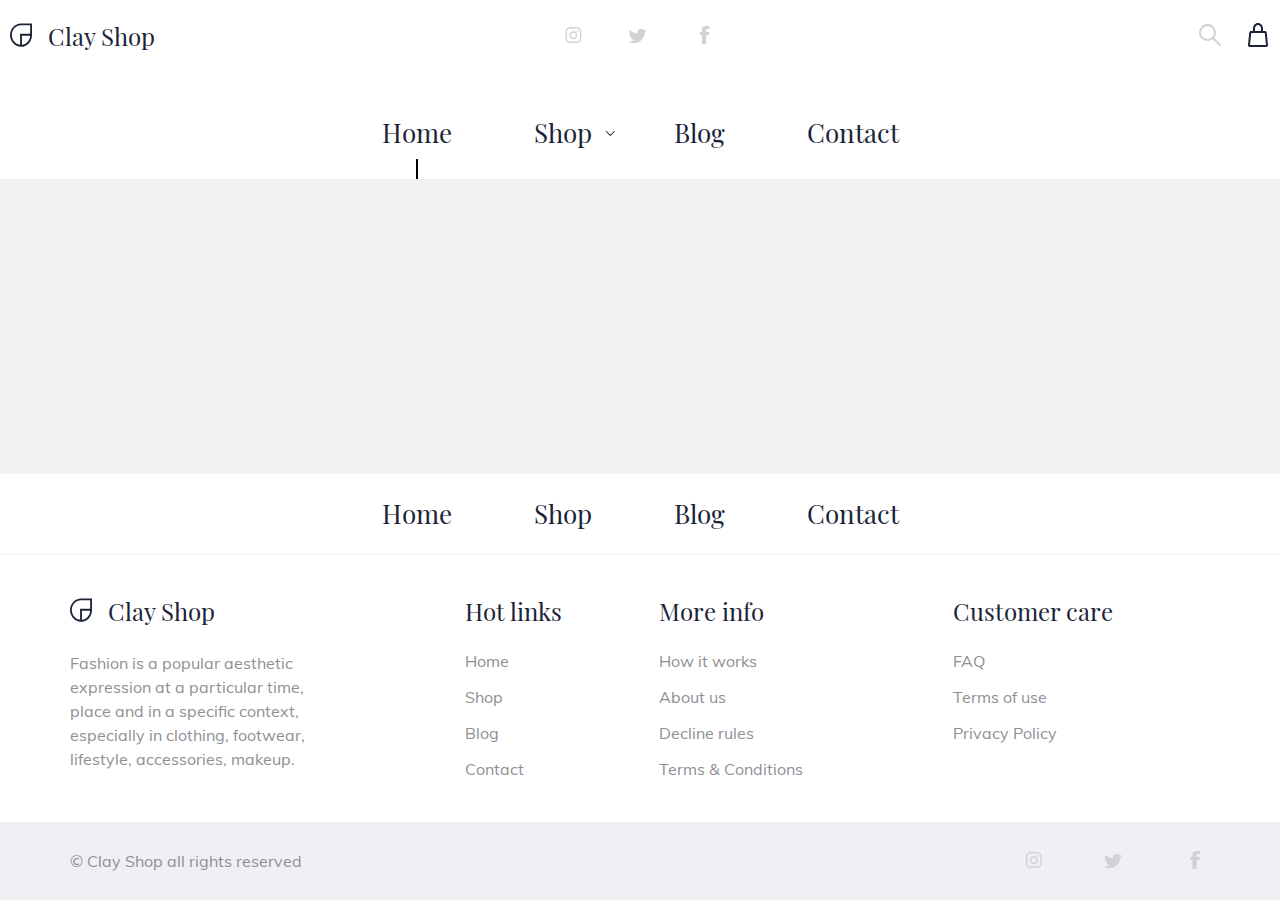
==== shop.html @ 1d838d32 "start" ====
<!DOCTYPE html><html lang="ru"> <head>	<title>Shop</title>	<meta charset="UTF-8">	<meta name="format-detection" content="telephone=no">	<link rel="stylesheet" href="css/style.min.css">	<link rel="shortcut icon" href="favicon.ico">	<!-- <meta name="robots" content="noindex, nofollow"> -->	<!-- <meta name="viewport" content="width=device-width, initial-scale=1.0, maximum-scale=1.0, user-scalable=0"> -->	<meta name="viewport" content="width=device-width, initial-scale=1.0"></head><body>    <div class="wrapper">        <header class="header">	<div class="header__content">		<div class="header__top">			<a href="./index.html" class="header__logo">				<span class="header__logo-icon">					<svg width="22" height="24" viewBox="0 0 22 24" fill="none" xmlns="http://www.w3.org/2000/svg">						<path class="header__logo-svg" fill-rule="evenodd" clip-rule="evenodd"							d="M11.9167 21.754C16.3711 21.284 19.8875 17.4261 20.1508 12.6397H11.9167V21.754ZM21.9868 12.6397H22V12.0625V0.375L11 0.375001C4.92486 0.375002 -5.31105e-07 5.60767 0 12.0625C5.31105e-07 18.5173 4.92486 23.75 11 23.75C16.893 23.75 21.7036 18.8263 21.9868 12.6397ZM11 2.32292C5.93739 2.32292 1.83333 6.68347 1.83333 12.0625C1.83333 17.1128 5.45112 21.2653 10.0833 21.754V10.6918H20.1667V2.32292H11Z"							fill="#1B2437" />					</svg>				</span>				<span class="header__logo-text">Clay Shop</span>			</a>			<ul class="header__social-list social__list social__list_one">				<li>					<a href="https://www.instagram.com/" class="social__item">						<svg width="25" height="24" viewBox="0 0 25 24" fill="none" xmlns="http://www.w3.org/2000/svg">							<path class="social__svg" fill-rule="evenodd" clip-rule="evenodd"								d="M20.8576 8.70406C20.82 7.85391 20.6825 7.26945 20.4856 6.763C20.2824 6.22542 19.9697 5.74412 19.5601 5.34402C19.16 4.93769 18.6754 4.62195 18.144 4.42196C17.6344 4.22502 17.0529 4.08754 16.2027 4.05006C15.346 4.0094 15.074 4 12.9013 4C10.7286 4 10.4566 4.0094 9.60315 4.04688C8.75284 4.08437 8.16827 4.22197 7.66184 4.41878C7.12403 4.62195 6.64265 4.93451 6.24247 5.34402C5.83606 5.74412 5.52038 6.22859 5.32023 6.75994C5.12326 7.26945 4.98575 7.85074 4.94826 8.70088C4.9076 9.55738 4.89819 9.82928 4.89819 12.0016C4.89819 14.1739 4.9076 14.4458 4.94509 15.2991C4.98258 16.1493 5.1202 16.7338 5.31718 17.2402C5.52038 17.7778 5.83606 18.259 6.24247 18.6591C6.64265 19.0655 7.12721 19.3812 7.65867 19.5812C8.16827 19.7782 8.74967 19.9156 9.6001 19.9531C10.4535 19.9907 10.7255 20 12.8983 20C15.071 20 15.3429 19.9907 16.1964 19.9531C17.0468 19.9156 17.6313 19.7782 18.1377 19.5812C19.2132 19.1655 20.0636 18.3154 20.4793 17.2402C20.6762 16.7306 20.8138 16.1493 20.8513 15.2991C20.8888 14.4458 20.8982 14.1739 20.8982 12.0016C20.8982 9.82928 20.895 9.55738 20.8576 8.70406ZM19.4164 15.2366C19.382 16.018 19.2507 16.44 19.1413 16.7213C18.8724 17.4183 18.3191 17.9715 17.6219 18.2404C17.3405 18.3498 16.9155 18.481 16.1369 18.5154C15.2928 18.553 15.0397 18.5622 12.9045 18.5622C10.7692 18.5622 10.5129 18.553 9.67191 18.5154C8.89035 18.481 8.46831 18.3498 8.18695 18.2404C7.84001 18.1122 7.52422 17.909 7.26789 17.6434C7.00216 17.3839 6.79896 17.0713 6.67074 16.7245C6.56131 16.4431 6.43004 16.018 6.39572 15.2398C6.35811 14.3958 6.34883 14.1426 6.34883 12.0078C6.34883 9.87299 6.35811 9.61671 6.39572 8.77597C6.43004 7.99457 6.56131 7.57261 6.67074 7.2913C6.79896 6.94431 7.00216 6.6287 7.27107 6.3723C7.53044 6.10662 7.84307 5.90346 8.19012 5.77538C8.47148 5.66598 8.8967 5.53473 9.67507 5.5003C10.5192 5.46282 10.7724 5.45342 12.9076 5.45342C15.046 5.45342 15.2991 5.46282 16.1401 5.5003C16.9216 5.53473 17.3437 5.66598 17.6251 5.77538C17.972 5.90346 18.2878 6.10662 18.5441 6.3723C18.8099 6.63174 19.0131 6.94431 19.1413 7.2913C19.2507 7.57261 19.382 7.99762 19.4164 8.77597C19.4539 9.61989 19.4633 9.87299 19.4633 12.0078C19.4633 14.1426 19.4539 14.3927 19.4164 15.2366ZM12.8447 8.27744C10.666 8.27744 8.89819 10.0451 8.89819 12.224C8.89819 14.4029 10.666 16.1705 12.8447 16.1705C15.0236 16.1705 16.7912 14.4029 16.7912 12.224C16.7912 10.0451 15.0236 8.27744 12.8447 8.27744ZM12.8447 14.784C11.4312 14.784 10.2847 13.6376 10.2847 12.224C10.2847 10.8104 11.4312 9.66396 12.8447 9.66396C14.2584 9.66396 15.4048 10.8104 15.4048 12.224C15.4048 13.6376 14.2584 14.784 12.8447 14.784ZM16.9473 9.04267C17.4562 9.04267 17.8688 8.63013 17.8688 8.12134C17.8688 7.61242 17.4562 7.2 16.9473 7.2C16.4385 7.2 16.026 7.61242 16.026 8.12134C16.026 8.63013 16.4385 9.04267 16.9473 9.04267Z"								fill="#D1D1D6" />						</svg>					</a>				</li>				<li>					<a href="https://twitter.com/" class="social__item">						<svg width="24" height="24" viewBox="0 0 24 24" fill="none" xmlns="http://www.w3.org/2000/svg">							<path class="social__svg"								d="M21 7.65738C20.3306 7.93846 19.6174 8.12476 18.8737 8.21522C19.6387 7.77799 20.2226 7.09092 20.4971 6.26277C19.7839 6.66984 18.9964 6.95738 18.1571 7.11784C17.4799 6.42754 16.5146 6 15.4616 6C13.4186 6 11.7739 7.58738 11.7739 9.53338C11.7739 9.81338 11.7986 10.0826 11.8594 10.3389C8.7915 10.1957 6.07688 8.78815 4.25325 6.644C3.93487 7.17276 3.74812 7.77799 3.74812 8.42953C3.74812 9.65291 4.40625 10.7374 5.38725 11.3652C4.79437 11.3544 4.21275 11.1897 3.72 10.9301C3.72 10.9409 3.72 10.9549 3.72 10.9689C3.72 12.6855 4.99912 14.1114 6.6765 14.4398C6.37613 14.5184 6.04875 14.5561 5.709 14.5561C5.47275 14.5561 5.23425 14.5432 5.01037 14.4958C5.4885 15.8948 6.84526 16.9232 8.4585 16.9566C7.203 17.8968 5.60887 18.4632 3.88312 18.4632C3.5805 18.4632 3.29025 18.4503 3 18.4148C4.63462 19.4238 6.57188 20 8.661 20C15.4515 20 19.164 14.6154 19.164 9.94799C19.164 9.79184 19.1584 9.64107 19.1505 9.49138C19.8829 8.99384 20.4982 8.37245 21 7.65738Z"								fill="#D1D1D6" />						</svg>					</a>				</li>				<li>					<a href="https://www.facebook.com/" class="social__item">						<svg width="30" height="24" viewBox="0 0 30 24" fill="none" xmlns="http://www.w3.org/2000/svg">							<path class="social__svg" fill-rule="evenodd" clip-rule="evenodd"								d="M16.683 21V11.999H19.5189L19.8947 8.89714H16.683L16.6878 7.34465C16.6878 6.53565 16.7755 6.10217 18.1017 6.10217H19.8746V3H17.0383C13.6315 3 12.4323 4.50471 12.4323 7.03517V8.89749H10.3087V11.9993H12.4323V21H16.683Z"								fill="#D1D1D6" />						</svg>					</a>				</li>			</ul>			<div class="header__search-basket">				<a href="" class="header__search">					<svg width="24" height="24" viewBox="0 0 24 24" fill="none" xmlns="http://www.w3.org/2000/svg">						<circle class="social__svg" cx="9.5" cy="9.5" r="7.5" stroke="#D1D1D6" stroke-width="2" />						<path class="social__svg" d="M15 15L22 22" stroke="#D1D1D6" stroke-width="2"							stroke-linecap="round" />					</svg>				</a>				<a href="" class="header__basket">					<svg class="header__basket-svg" width="24" height="24" viewBox="0 0 24 24" fill="none"						xmlns="http://www.w3.org/2000/svg">						<path fill-rule="evenodd" clip-rule="evenodd"							d="M16.9959 5.2216C16.889 2.33823 14.7166 0 12 0C9.21371 0 7 2.45968 7 5.44444V8H5.11324C4.15956 8 3.36171 8.69484 3.26943 9.60575L2.00869 22.0502C2.0029 22.1074 2 22.1648 2 22.2222C2 23.2041 2.82939 24 3.8525 24H20.1474C20.2072 24 20.267 23.9972 20.3266 23.9917C21.3449 23.8966 22.0902 23.0274 21.9912 22.0502L20.7304 9.60575C20.6382 8.69484 19.8403 8 18.8866 8H17V5.44444L16.9959 5.2216ZM15 8V5.44444C15 3.52001 13.632 2 12 2C10.4243 2 9.09466 3.41699 9.00483 5.24685L9 5.44444V8H15ZM20 22L18.7621 10H5.23792L4 22H20Z"							fill="#1B2437" />					</svg>				</a>				<div class="menu__icon icon-menu">					<span></span>					<span></span>					<span></span>				</div>			</div>		</div>		<div class="header__bottom">			<div class="header__menu menu">				<nav class="menu__body">					<ul class="menu__list">						<li><a href="" class="menu__link menu__link_a">Home</a></li>						<li class="spollers  header__spoller spoller">							<div class="menu__link spoller__title">Shop</div>							<ul class="spoller__list">								<li><a href="" class="menu__link spoller__link">List item one</a></li>								<li><a href="" class="menu__link spoller__link">List item two</a></li>								<li><a href="" class="menu__link spoller__link">List item one</a></li>								<li><a href="" class="menu__link spoller__link">List item two</a></li>								<li><a href="" class="menu__link spoller__link">List item one</a></li>								<li><a href="" class="menu__link spoller__link">List item two</a></li>							</ul>						</li>						<li><a href="" class="menu__link">Blog</a></li>						<li><a href="" class="menu__link">Contact</a></li>						<li class="social__wrap_two">							<ul class="header__social-list social__list social__list_two">								<li>									<a href="https://www.instagram.com/" class="social__item">										<svg width="25" height="24" viewBox="0 0 25 24" fill="none"											xmlns="http://www.w3.org/2000/svg">											<path class="social__svg" fill-rule="evenodd" clip-rule="evenodd"												d="M20.8576 8.70406C20.82 7.85391 20.6825 7.26945 20.4856 6.763C20.2824 6.22542 19.9697 5.74412 19.5601 5.34402C19.16 4.93769 18.6754 4.62195 18.144 4.42196C17.6344 4.22502 17.0529 4.08754 16.2027 4.05006C15.346 4.0094 15.074 4 12.9013 4C10.7286 4 10.4566 4.0094 9.60315 4.04688C8.75284 4.08437 8.16827 4.22197 7.66184 4.41878C7.12403 4.62195 6.64265 4.93451 6.24247 5.34402C5.83606 5.74412 5.52038 6.22859 5.32023 6.75994C5.12326 7.26945 4.98575 7.85074 4.94826 8.70088C4.9076 9.55738 4.89819 9.82928 4.89819 12.0016C4.89819 14.1739 4.9076 14.4458 4.94509 15.2991C4.98258 16.1493 5.1202 16.7338 5.31718 17.2402C5.52038 17.7778 5.83606 18.259 6.24247 18.6591C6.64265 19.0655 7.12721 19.3812 7.65867 19.5812C8.16827 19.7782 8.74967 19.9156 9.6001 19.9531C10.4535 19.9907 10.7255 20 12.8983 20C15.071 20 15.3429 19.9907 16.1964 19.9531C17.0468 19.9156 17.6313 19.7782 18.1377 19.5812C19.2132 19.1655 20.0636 18.3154 20.4793 17.2402C20.6762 16.7306 20.8138 16.1493 20.8513 15.2991C20.8888 14.4458 20.8982 14.1739 20.8982 12.0016C20.8982 9.82928 20.895 9.55738 20.8576 8.70406ZM19.4164 15.2366C19.382 16.018 19.2507 16.44 19.1413 16.7213C18.8724 17.4183 18.3191 17.9715 17.6219 18.2404C17.3405 18.3498 16.9155 18.481 16.1369 18.5154C15.2928 18.553 15.0397 18.5622 12.9045 18.5622C10.7692 18.5622 10.5129 18.553 9.67191 18.5154C8.89035 18.481 8.46831 18.3498 8.18695 18.2404C7.84001 18.1122 7.52422 17.909 7.26789 17.6434C7.00216 17.3839 6.79896 17.0713 6.67074 16.7245C6.56131 16.4431 6.43004 16.018 6.39572 15.2398C6.35811 14.3958 6.34883 14.1426 6.34883 12.0078C6.34883 9.87299 6.35811 9.61671 6.39572 8.77597C6.43004 7.99457 6.56131 7.57261 6.67074 7.2913C6.79896 6.94431 7.00216 6.6287 7.27107 6.3723C7.53044 6.10662 7.84307 5.90346 8.19012 5.77538C8.47148 5.66598 8.8967 5.53473 9.67507 5.5003C10.5192 5.46282 10.7724 5.45342 12.9076 5.45342C15.046 5.45342 15.2991 5.46282 16.1401 5.5003C16.9216 5.53473 17.3437 5.66598 17.6251 5.77538C17.972 5.90346 18.2878 6.10662 18.5441 6.3723C18.8099 6.63174 19.0131 6.94431 19.1413 7.2913C19.2507 7.57261 19.382 7.99762 19.4164 8.77597C19.4539 9.61989 19.4633 9.87299 19.4633 12.0078C19.4633 14.1426 19.4539 14.3927 19.4164 15.2366ZM12.8447 8.27744C10.666 8.27744 8.89819 10.0451 8.89819 12.224C8.89819 14.4029 10.666 16.1705 12.8447 16.1705C15.0236 16.1705 16.7912 14.4029 16.7912 12.224C16.7912 10.0451 15.0236 8.27744 12.8447 8.27744ZM12.8447 14.784C11.4312 14.784 10.2847 13.6376 10.2847 12.224C10.2847 10.8104 11.4312 9.66396 12.8447 9.66396C14.2584 9.66396 15.4048 10.8104 15.4048 12.224C15.4048 13.6376 14.2584 14.784 12.8447 14.784ZM16.9473 9.04267C17.4562 9.04267 17.8688 8.63013 17.8688 8.12134C17.8688 7.61242 17.4562 7.2 16.9473 7.2C16.4385 7.2 16.026 7.61242 16.026 8.12134C16.026 8.63013 16.4385 9.04267 16.9473 9.04267Z"												fill="#D1D1D6" />										</svg>									</a>								</li>								<li>									<a href="https://twitter.com/" class="social__item">										<svg width="24" height="24" viewBox="0 0 24 24" fill="none"											xmlns="http://www.w3.org/2000/svg">											<path class="social__svg"												d="M21 7.65738C20.3306 7.93846 19.6174 8.12476 18.8737 8.21522C19.6387 7.77799 20.2226 7.09092 20.4971 6.26277C19.7839 6.66984 18.9964 6.95738 18.1571 7.11784C17.4799 6.42754 16.5146 6 15.4616 6C13.4186 6 11.7739 7.58738 11.7739 9.53338C11.7739 9.81338 11.7986 10.0826 11.8594 10.3389C8.7915 10.1957 6.07688 8.78815 4.25325 6.644C3.93487 7.17276 3.74812 7.77799 3.74812 8.42953C3.74812 9.65291 4.40625 10.7374 5.38725 11.3652C4.79437 11.3544 4.21275 11.1897 3.72 10.9301C3.72 10.9409 3.72 10.9549 3.72 10.9689C3.72 12.6855 4.99912 14.1114 6.6765 14.4398C6.37613 14.5184 6.04875 14.5561 5.709 14.5561C5.47275 14.5561 5.23425 14.5432 5.01037 14.4958C5.4885 15.8948 6.84526 16.9232 8.4585 16.9566C7.203 17.8968 5.60887 18.4632 3.88312 18.4632C3.5805 18.4632 3.29025 18.4503 3 18.4148C4.63462 19.4238 6.57188 20 8.661 20C15.4515 20 19.164 14.6154 19.164 9.94799C19.164 9.79184 19.1584 9.64107 19.1505 9.49138C19.8829 8.99384 20.4982 8.37245 21 7.65738Z"												fill="#D1D1D6" />										</svg>									</a>								</li>								<li>									<a href="https://www.facebook.com/" class="social__item">										<svg width="30" height="24" viewBox="0 0 30 24" fill="none"											xmlns="http://www.w3.org/2000/svg">											<path class="social__svg" fill-rule="evenodd" clip-rule="evenodd"												d="M16.683 21V11.999H19.5189L19.8947 8.89714H16.683L16.6878 7.34465C16.6878 6.53565 16.7755 6.10217 18.1017 6.10217H19.8746V3H17.0383C13.6315 3 12.4323 4.50471 12.4323 7.03517V8.89749H10.3087V11.9993H12.4323V21H16.683Z"												fill="#D1D1D6" />										</svg>									</a>								</li>							</ul>						</li>					</ul>				</nav>			</div>		</div>	</div></header>        <main class="page"></main>        <footer class="footer">	<div class="footer__content">		<div class="footer__top">			<nav class="menu__body">				<ul class="menu__list">					<li><a href="./index.html" class="menu__link">Home</a></li>					<li><a href="" class="menu__link">Shop</a></li>					<li><a href="" class="menu__link">Blog</a></li>					<li><a href="" class="menu__link">Contact</a></li>				</ul>			</nav>		</div>		<div class="footer__middle middle">			<div class="_container">				<div class="middle__row">					<div class="middle__item-about">						<a href="./index.html" class="header__logo">							<span class="header__logo-icon">								<svg width="22" height="24" viewBox="0 0 22 24" fill="none"									xmlns="http://www.w3.org/2000/svg">									<path class="header__logo-svg" fill-rule="evenodd" clip-rule="evenodd"										d="M11.9167 21.754C16.3711 21.284 19.8875 17.4261 20.1508 12.6397H11.9167V21.754ZM21.9868 12.6397H22V12.0625V0.375L11 0.375001C4.92486 0.375002 -5.31105e-07 5.60767 0 12.0625C5.31105e-07 18.5173 4.92486 23.75 11 23.75C16.893 23.75 21.7036 18.8263 21.9868 12.6397ZM11 2.32292C5.93739 2.32292 1.83333 6.68347 1.83333 12.0625C1.83333 17.1128 5.45112 21.2653 10.0833 21.754V10.6918H20.1667V2.32292H11Z"										fill="#1B2437" />								</svg>							</span>							<span class="header__logo-text">Clay Shop</span>						</a>						<div class="middle__text">							Fashion is a popular							aesthetic expression at a particular time, place and in a specific context, especially in							clothing, footwear, lifestyle,							accessories, makeup.						</div>					</div>					<div class="middle__item-list">						<div class="middle__title">Hot links</div>						<ul class="middle__list">							<li><a href="" class="middle__link">Home</a></li>							<li><a href="./shop.html" class="middle__link">Shop</a></li>							<li><a href="" class="middle__link">Blog</a></li>							<li><a href="" class="middle__link">Contact</a></li>						</ul>					</div>					<div class="middle__item-list">						<div class="middle__title">More info</div>						<ul class="middle__list">							<li><a href="" class="middle__link">How it works</a></li>							<li><a href="" class="middle__link">About us</a></li>							<li><a href="" class="middle__link">Decline rules</a></li>							<li><a href="" class="middle__link">Terms & Conditions</a></li>						</ul>					</div>					<div class="middle__item-list">						<div class="middle__title">Customer care</div>						<ul class="middle__list">							<li><a href="" class="middle__link">FAQ</a></li>							<li><a href="" class="middle__link">Terms of use</a></li>							<li><a href="" class="middle__link">Privacy Policy</a></li>						</ul>					</div>				</div>			</div>		</div>		<div class="footer__bottom bottom">			<div class="_container">				<div class="bottom__row">					<div class="bottom__license">© Clay Shop all rights reserved</div>					<ul class="bottom__social social__list">						<li>							<a href="https://www.instagram.com/" class="social__item">								<svg width="25" height="24" viewBox="0 0 25 24" fill="none"									xmlns="http://www.w3.org/2000/svg">									<path class="social__svg_f" fill-rule="evenodd" clip-rule="evenodd"										d="M20.8576 8.70406C20.82 7.85391 20.6825 7.26945 20.4856 6.763C20.2824 6.22542 19.9697 5.74412 19.5601 5.34402C19.16 4.93769 18.6754 4.62195 18.144 4.42196C17.6344 4.22502 17.0529 4.08754 16.2027 4.05006C15.346 4.0094 15.074 4 12.9013 4C10.7286 4 10.4566 4.0094 9.60315 4.04688C8.75284 4.08437 8.16827 4.22197 7.66184 4.41878C7.12403 4.62195 6.64265 4.93451 6.24247 5.34402C5.83606 5.74412 5.52038 6.22859 5.32023 6.75994C5.12326 7.26945 4.98575 7.85074 4.94826 8.70088C4.9076 9.55738 4.89819 9.82928 4.89819 12.0016C4.89819 14.1739 4.9076 14.4458 4.94509 15.2991C4.98258 16.1493 5.1202 16.7338 5.31718 17.2402C5.52038 17.7778 5.83606 18.259 6.24247 18.6591C6.64265 19.0655 7.12721 19.3812 7.65867 19.5812C8.16827 19.7782 8.74967 19.9156 9.6001 19.9531C10.4535 19.9907 10.7255 20 12.8983 20C15.071 20 15.3429 19.9907 16.1964 19.9531C17.0468 19.9156 17.6313 19.7782 18.1377 19.5812C19.2132 19.1655 20.0636 18.3154 20.4793 17.2402C20.6762 16.7306 20.8138 16.1493 20.8513 15.2991C20.8888 14.4458 20.8982 14.1739 20.8982 12.0016C20.8982 9.82928 20.895 9.55738 20.8576 8.70406ZM19.4164 15.2366C19.382 16.018 19.2507 16.44 19.1413 16.7213C18.8724 17.4183 18.3191 17.9715 17.6219 18.2404C17.3405 18.3498 16.9155 18.481 16.1369 18.5154C15.2928 18.553 15.0397 18.5622 12.9045 18.5622C10.7692 18.5622 10.5129 18.553 9.67191 18.5154C8.89035 18.481 8.46831 18.3498 8.18695 18.2404C7.84001 18.1122 7.52422 17.909 7.26789 17.6434C7.00216 17.3839 6.79896 17.0713 6.67074 16.7245C6.56131 16.4431 6.43004 16.018 6.39572 15.2398C6.35811 14.3958 6.34883 14.1426 6.34883 12.0078C6.34883 9.87299 6.35811 9.61671 6.39572 8.77597C6.43004 7.99457 6.56131 7.57261 6.67074 7.2913C6.79896 6.94431 7.00216 6.6287 7.27107 6.3723C7.53044 6.10662 7.84307 5.90346 8.19012 5.77538C8.47148 5.66598 8.8967 5.53473 9.67507 5.5003C10.5192 5.46282 10.7724 5.45342 12.9076 5.45342C15.046 5.45342 15.2991 5.46282 16.1401 5.5003C16.9216 5.53473 17.3437 5.66598 17.6251 5.77538C17.972 5.90346 18.2878 6.10662 18.5441 6.3723C18.8099 6.63174 19.0131 6.94431 19.1413 7.2913C19.2507 7.57261 19.382 7.99762 19.4164 8.77597C19.4539 9.61989 19.4633 9.87299 19.4633 12.0078C19.4633 14.1426 19.4539 14.3927 19.4164 15.2366ZM12.8447 8.27744C10.666 8.27744 8.89819 10.0451 8.89819 12.224C8.89819 14.4029 10.666 16.1705 12.8447 16.1705C15.0236 16.1705 16.7912 14.4029 16.7912 12.224C16.7912 10.0451 15.0236 8.27744 12.8447 8.27744ZM12.8447 14.784C11.4312 14.784 10.2847 13.6376 10.2847 12.224C10.2847 10.8104 11.4312 9.66396 12.8447 9.66396C14.2584 9.66396 15.4048 10.8104 15.4048 12.224C15.4048 13.6376 14.2584 14.784 12.8447 14.784ZM16.9473 9.04267C17.4562 9.04267 17.8688 8.63013 17.8688 8.12134C17.8688 7.61242 17.4562 7.2 16.9473 7.2C16.4385 7.2 16.026 7.61242 16.026 8.12134C16.026 8.63013 16.4385 9.04267 16.9473 9.04267Z"										fill="#D1D1D6" />								</svg>							</a>						</li>						<li>							<a href="https://twitter.com/" class="social__item">								<svg width="24" height="24" viewBox="0 0 24 24" fill="none"									xmlns="http://www.w3.org/2000/svg">									<path class="social__svg_f"										d="M21 7.65738C20.3306 7.93846 19.6174 8.12476 18.8737 8.21522C19.6387 7.77799 20.2226 7.09092 20.4971 6.26277C19.7839 6.66984 18.9964 6.95738 18.1571 7.11784C17.4799 6.42754 16.5146 6 15.4616 6C13.4186 6 11.7739 7.58738 11.7739 9.53338C11.7739 9.81338 11.7986 10.0826 11.8594 10.3389C8.7915 10.1957 6.07688 8.78815 4.25325 6.644C3.93487 7.17276 3.74812 7.77799 3.74812 8.42953C3.74812 9.65291 4.40625 10.7374 5.38725 11.3652C4.79437 11.3544 4.21275 11.1897 3.72 10.9301C3.72 10.9409 3.72 10.9549 3.72 10.9689C3.72 12.6855 4.99912 14.1114 6.6765 14.4398C6.37613 14.5184 6.04875 14.5561 5.709 14.5561C5.47275 14.5561 5.23425 14.5432 5.01037 14.4958C5.4885 15.8948 6.84526 16.9232 8.4585 16.9566C7.203 17.8968 5.60887 18.4632 3.88312 18.4632C3.5805 18.4632 3.29025 18.4503 3 18.4148C4.63462 19.4238 6.57188 20 8.661 20C15.4515 20 19.164 14.6154 19.164 9.94799C19.164 9.79184 19.1584 9.64107 19.1505 9.49138C19.8829 8.99384 20.4982 8.37245 21 7.65738Z"										fill="#D1D1D6" />								</svg>							</a>						</li>						<li>							<a href="https://www.facebook.com/" class="social__item">								<svg width="30" height="24" viewBox="0 0 30 24" fill="none"									xmlns="http://www.w3.org/2000/svg">									<path class="social__svg_f" fill-rule="evenodd" clip-rule="evenodd"										d="M16.683 21V11.999H19.5189L19.8947 8.89714H16.683L16.6878 7.34465C16.6878 6.53565 16.7755 6.10217 18.1017 6.10217H19.8746V3H17.0383C13.6315 3 12.4323 4.50471 12.4323 7.03517V8.89749H10.3087V11.9993H12.4323V21H16.683Z"										fill="#D1D1D6" />								</svg>							</a>						</li>					</ul>				</div>			</div>		</div>	</div></footer>    </div>    <div class="popup popup_popup">	<div class="popup__content">		<div class="popup__body">			<div class="popup__close"></div>		</div>	</div></div><div class="popup popup_massagename-message">	<div class="popup__content">		<div class="popup__body">			<div class="popup__close"></div>		</div>	</div></div><div class="popup popup_video">	<div class="popup__content">		<div class="popup__body">			<div class="popup__close popup__close_video"></div>			<div class="popup__video _video"></div>		</div>	</div></div>    <script src="https://code.jquery.com/jquery-3.3.1.min.js"></script><script src="js/vendors.min.js"></script><script src="js/app.min.js"></script></body></html>
---- css/style.min.css ----
@charset "UTF-8";@font-face{font-family:Mulish;font-display:swap;src:url(../fonts/Mulish-Bold.woff) format("woff"),url(../fonts/Mulish-Bold.woff2) format("woff2");font-weight:700;font-style:normal}@font-face{font-family:Mulish;font-display:swap;src:url(../fonts/Mulish-Regular.woff) format("woff"),url(../fonts/Mulish-Regular.woff2) format("woff2");font-weight:400;font-style:normal}@font-face{font-family:Playfair;font-display:swap;src:url(../fonts/PlayfairDisplay-Regular.woff) format("woff"),url(../fonts/PlayfairDisplay-Regular.woff2) format("woff2");font-weight:400;font-style:normal}@font-face{font-family:PlayfairSC;font-display:swap;src:url(../fonts/PlayfairDisplaySC-Regular.woff) format("woff"),url(../fonts/PlayfairDisplaySC-Regular.woff2) format("woff2");font-weight:400;font-style:normal}*{padding:0;margin:0;border:0}*,:after,:before{-webkit-box-sizing:border-box;box-sizing:border-box}:active,:focus{outline:0}a:active,a:focus{outline:0}aside,footer,header,nav,section{display:block}body,html{height:100%;min-width:320px}body{line-height:1;font-family:Mulish;-ms-text-size-adjust:100%;-moz-text-size-adjust:100%;-webkit-text-size-adjust:100%}button,input,textarea{font-family:Mulish}input::-ms-clear{display:none}button{cursor:pointer}button::-moz-focus-inner{padding:0;border:0}a,a:visited{text-decoration:none}a:hover{text-decoration:none}ul li{list-style:none}img{vertical-align:top}h1,h2,h3,h4,h5,h6{font-weight:inherit;font-size:inherit}body{color:#000;font-size:16px}body._lock{overflow:hidden}.wrapper{width:100%;min-height:100%;overflow:hidden;display:-webkit-box;display:-ms-flexbox;display:flex;-webkit-box-orient:vertical;-webkit-box-direction:normal;-ms-flex-direction:column;flex-direction:column}._container{max-width:1140px;margin:0 auto}.btn{display:-webkit-inline-box;display:-ms-inline-flexbox;display:inline-flex;-webkit-box-align:center;-ms-flex-align:center;align-items:center;-webkit-box-pack:center;-ms-flex-pack:center;justify-content:center;height:52px;padding:0 26.5px;font-weight:600;font-size:20px;color:#fff;border:2px solid #ffffff44;border-radius:16px;-webkit-transition:all .3s ease 0s;-o-transition:all .3s ease 0s;transition:all .3s ease 0s}.btn._fw{width:100%}.select{position:relative}.select__item{position:relative}.select__title{color:#000;border:1px solid #d9d9d9;background-color:#fff;cursor:pointer;border-radius:4px}.select__value{display:-webkit-box;display:-ms-flexbox;display:flex;font-size:14px;height:30px;padding:0 15px;-webkit-box-align:center;-ms-flex-align:center;align-items:center;-webkit-box-pack:justify;-ms-flex-pack:justify;justify-content:space-between;-webkit-box-orient:horizontal;-webkit-box-direction:reverse;-ms-flex-direction:row-reverse;flex-direction:row-reverse}.select__value span{height:1em;overflow:hidden;display:-webkit-box;-webkit-line-clamp:1;-webkit-box-orient:vertical}.select__value:before{content:"";display:inline-block;-webkit-transition:all .3s ease 0s;-o-transition:all .3s ease 0s;transition:all .3s ease 0s;width:11px;height:7px;background:url(../img/icons/select.svg) center/100% no-repeat}.select__input{width:100%;background-color:transparent;height:100%}.select__options{color:#000;display:none;position:absolute;top:29px;border-radius:0 0 4px 4px;min-width:100%;left:0;background-color:#fff;border-top:0;border:1px solid #d9d9d9;border-top:0;font-size:14px;padding:10px 0 5px 0}.select__option{cursor:pointer;padding:5px 15px;margin:0}.select._active{z-index:5}.select._active .select__value:before{-webkit-transform:rotate(-180deg);-ms-transform:rotate(-180deg);transform:rotate(-180deg)}.select._active .select__options{display:block}input[type=email],input[type=tel],input[type=text],textarea{-webkit-appearance:none;-moz-appearance:none;appearance:none}.input{border-radius:0!important;width:100%;display:block;padding:0 20px}textarea.input{resize:none;padding:0 0}.checkbox{position:relative}.checkbox__input{position:absolute;width:0;height:0;opacity:0;visibility:hidden}.checkbox__input:checked+.checkbox__text:before{background:#fff url(../img/icons/check.svg) center no-repeat}.checkbox__text{display:-webkit-inline-box;display:-ms-inline-flexbox;display:inline-flex;-webkit-box-align:center;-ms-flex-align:center;align-items:center;position:relative;font-size:16px;color:#fff;letter-spacing:-.3px;line-height:calc(20 / 16);cursor:pointer}.checkbox__text:before{content:"";-ms-flex-item-align:start;align-self:flex-start;margin:0 14px 0 0;-webkit-box-flex:0;-ms-flex:0 0 20px;flex:0 0 20px;left:0;top:0;width:20px;height:18px;background:#fff;border:1px solid #a7a9ac}.checkbox a{color:#fff;text-decoration:underline}.checkbox._error .checkbox__text:before{border:1px solid #ee1212}.options{display:-webkit-box;display:-ms-flexbox;display:flex;-webkit-box-orient:vertical;-webkit-box-direction:normal;-ms-flex-direction:column;flex-direction:column;-webkit-box-align:start;-ms-flex-align:start;align-items:flex-start}.options__item{position:relative;cursor:pointer}.options__input{position:absolute;width:0;height:0;opacity:0;left:0;top:0;visibility:hidden}.options__input:checked+.options__text:after{-webkit-transform:scale(1);-ms-transform:scale(1);transform:scale(1)}.options__text{display:-webkit-inline-box;display:-ms-inline-flexbox;display:inline-flex;-webkit-box-align:center;-ms-flex-align:center;align-items:center;position:relative;font-size:16px;color:#fff;letter-spacing:-.3px;line-height:calc(20 / 16)}.options__text:before{content:"";-ms-flex-item-align:start;align-self:flex-start;margin:0 14px 0 0;-webkit-box-flex:0;-ms-flex:0 0 20px;flex:0 0 20px;left:0;top:0;border-radius:50%;width:20px;height:18px;background:#fff;border:1px solid #a7a9ac}.options__text:after{content:"";-webkit-transition:all .3s ease 0s;-o-transition:all .3s ease 0s;transition:all .3s ease 0s;-webkit-transform:scale(0);-ms-transform:scale(0);transform:scale(0);width:10px;height:10px;border-radius:50%;background-color:#77243a;position:absolute;left:5px;top:4px}.rating-block{display:table;font-size:0}.rating{display:inline-block;position:relative;vertical-align:middle}.rating.edit .star{cursor:pointer}.rating .star{width:17px;height:14px;display:inline-block;position:relative;z-index:3}.rating__line{position:absolute;width:85px;height:14px;top:0;left:0;background:url(../img/icons/bg_rating.svg) 0 0 no-repeat;z-index:1;background-size:85px 100%}.rating__activeline{position:absolute;width:0;height:14px;top:0;left:0;background:url(../img/icons/bg_rating_active.svg) 0 0 no-repeat;z-index:2;background-size:85px 100%}.rating__value{display:inline-block;color:#1b3139;font-size:14px;line-height:13px;vertical-align:middle}.quantity{width:88px;height:40px;display:-webkit-box;display:-ms-flexbox;display:flex;border:1px solid rgba(166,166,166,.45)}.quantity__button{-webkit-box-flex:0;-ms-flex:0 0 30px;flex:0 0 30px;position:relative;cursor:pointer}.quantity__button::after,.quantity__button::before{content:"";position:absolute;top:50%;left:50%;-webkit-transition:all .3s ease 0s;-o-transition:all .3s ease 0s;transition:all .3s ease 0s;margin:0 0 0 -4.5px;background-color:#a6a6a6;width:9px;height:1px}.quantity__button_plus::before{-webkit-transform:rotate(-90deg);-ms-transform:rotate(-90deg);transform:rotate(-90deg)}.quantity__input{-webkit-box-flex:1;-ms-flex:1 1 auto;flex:1 1 auto}.quantity__input input{height:100%;color:#a6a6a6;font-size:12px;width:100%;text-align:center}.row:after{display:block;content:"";clear:both}.rub:after{content:"₽"}ol.counter{list-style-type:none;counter-reset:item}ol.counter li{position:relative;padding:0 0 0 45px}ol.counter li:before{counter-increment:item;content:counter(item);position:absolute;left:0;top:0;color:#818181;font-size:14px;font-weight:700;text-align:center;line-height:26px;border-radius:50%;width:28px;height:28px;border:1px solid #4274bb}.ellipsis{display:block;overflow:hidden;width:100%;white-space:nowrap;-o-text-overflow:ellipsis;text-overflow:ellipsis}.es{overflow:hidden;white-space:nowrap;-o-text-overflow:ellipsis;text-overflow:ellipsis}.table{display:table;font-size:0;width:100%}.trow{display:table-row}.cell{display:table-cell}.cell.full{width:100%}._ibg{position:relative}._ibg img{position:absolute;width:100%;height:100%;top:0;left:0;-o-object-fit:cover;object-fit:cover}body.ie ._ibg{background-position:center;background-size:cover;background-repeat:no-repeat}body.ie ._ibg img{width:0;height:0;opacity:0;visibility:hidden}.video{position:relative;overflow:hidden;height:0;padding-bottom:56.25%}.video embed,.video iframe,.video object,.video video{position:absolute;top:0;left:0;width:100%;height:100%}.videobg embed,.videobg iframe,.videobg object,.videobg video{position:fixed;top:50%;left:50%;min-width:100%;min-height:100%;width:auto;height:auto;z-index:-100;-webkit-transform:translateX(-50%) translateY(-50%);-ms-transform:translateX(-50%) translateY(-50%);transform:translateX(-50%) translateY(-50%);background-size:cover}._more-content{-webkit-transition:all .3s ease 0s;-o-transition:all .3s ease 0s;transition:all .3s ease 0s;overflow:hidden}._more-link{cursor:pointer}._more-link span{font-style:normal}._more-link span:first-child{display:block}._more-link span:last-child{display:none}._more-link._active span{font-style:normal}._more-link._active span:first-child{display:none}._more-link._active span:last-child{display:block}#map{background:url(../img/icons/loading.gif) center/50px no-repeat}._swiper{overflow:hidden}._swiper .swiper-wrapper{width:100%;height:100%;-webkit-box-sizing:content-box;box-sizing:content-box;display:-webkit-box;display:-ms-flexbox;display:flex;position:relative}._swiper.swiper-container-vertical .swiper-wrapper{-webkit-box-orient:vertical;-webkit-box-direction:normal;-ms-flex-direction:column;flex-direction:column}._swiper.swiper-container-autoheight .swiper-wrapper{-webkit-box-align:start;-ms-flex-align:start;align-items:flex-start}.swiper-container-initialized .swiper-slide{-ms-flex-negative:0;flex-shrink:0}.swiper-container-android .swiper-slide,.swiper-container-android .swiper-wrapper{-webkit-transform:translate3d(0,0,0);transform:translate3d(0,0,0)}.swiper-button-lock{display:none!important}._tabs-block{display:none}._tabs-block._active{display:block}.mirror{-webkit-transform:scale(-1,1);-ms-transform:scale(-1,1);transform:scale(-1,1)}.nicescroll-rails{z-index:1000!important}._custom-scroll{position:fixed;right:0;top:0;width:3px;height:100%;z-index:1000}._custom-scroll__line{background-color:rgba(0,0,0,.5);border-radius:3px 0 0 3px;position:relative;left:0;top:0;width:100%}.popup{-webkit-overflow-scrolling:touch;position:fixed;top:0;left:0;z-index:100;padding:30px 10px;width:100%;height:100%;visibility:hidden;-webkit-transition:visibility .8s ease 0s;-o-transition:visibility .8s ease 0s;transition:visibility .8s ease 0s}.popup::before{content:"";background-color:rgba(0,0,0,.9);position:fixed;width:100%;height:100%;top:0;left:0;opacity:0;-webkit-transition:opacity .8s ease 0s;-o-transition:opacity .8s ease 0s;transition:opacity .8s ease 0s}.popup.show{visibility:visible;overflow:auto}.popup.show::before{opacity:1}.popup.show .popup__body{-webkit-transform:scale(1);-ms-transform:scale(1);transform:scale(1)}.popup._active{visibility:visible;overflow:auto}.popup._active::before{opacity:1}.popup._active .popup__body{-webkit-transition:all .3s ease .2s;-o-transition:all .3s ease .2s;transition:all .3s ease .2s;-webkit-transform:scale(1);-ms-transform:scale(1);transform:scale(1)}.popup__content{display:-webkit-box;display:-ms-flexbox;display:flex;-webkit-box-orient:vertical;-webkit-box-direction:normal;-ms-flex-direction:column;flex-direction:column;-webkit-box-align:center;-ms-flex-align:center;align-items:center;min-height:100%;-webkit-box-flex:1;-ms-flex:1 1 auto;flex:1 1 auto;width:100%;display:flex;-webkit-box-pack:center;-ms-flex-pack:center;justify-content:center;align-items:center}.popup__body{-webkit-transform:scale(0);-ms-transform:scale(0);transform:scale(0);-webkit-transition:all .3s ease 0s;-o-transition:all .3s ease 0s;transition:all .3s ease 0s;background-color:#fff;padding:50px;width:100%;max-width:800px}.popup__close{width:15px;height:15px;position:absolute;top:0;right:0;cursor:pointer;z-index:30;background:url(../img/icons/close.svg) 0 0 no-repeat}.header__content{max-width:1283px;padding:0 10px;margin:0 auto}.header__top{display:-webkit-box;display:-ms-flexbox;display:flex;-webkit-box-pack:justify;-ms-flex-pack:justify;justify-content:space-between;-webkit-box-align:center;-ms-flex-align:center;align-items:center;padding:20px 0;position:relative}.header__logo{display:-webkit-box;display:-ms-flexbox;display:flex;-webkit-box-align:center;-ms-flex-align:center;align-items:center;z-index:111}.header__logo-icon{margin-right:16px}.header__logo-svg{-webkit-transition:all .8s ease 0s;-o-transition:all .8s ease 0s;transition:all .8s ease 0s}.header__logo-text{font-family:Playfair;font-size:24px;color:#1b2437;line-height:32px;-webkit-transition:all .8s ease 0s;-o-transition:all .8s ease 0s;transition:all .8s ease 0s}.header__logo_w{fill:#fff;color:#fff}.header__search-basket{display:-webkit-inline-box;display:-ms-inline-flexbox;display:inline-flex;-webkit-box-align:center;-ms-flex-align:center;align-items:center;position:relative}.header__search-basket .icon-menu{display:none}.header__search:hover .social__svg{stroke:#000}.header__basket{margin-left:24px}.header__bottom{padding:45px 0 30px}.header__spoller{position:relative}.social__list{display:-webkit-box;display:-ms-flexbox;display:flex;-webkit-box-align:center;-ms-flex-align:center;align-items:center;-webkit-box-pack:justify;-ms-flex-pack:justify;justify-content:space-between;position:absolute;left:50%;-webkit-transform:translateX(-50%);-ms-transform:translateX(-50%);transform:translateX(-50%)}.social__list>li{margin-right:40px}.social__list>li:last-child{margin-right:0}.social__item{display:inline-block}.social .header__search:hover .social__svg,.social__item:hover .social__svg{fill:#000}.menu__list{display:-webkit-box;display:-ms-flexbox;display:flex;-webkit-box-pack:center;-ms-flex-pack:center;justify-content:center;-webkit-box-align:center;-ms-flex-align:center;align-items:center;margin:0 -41px;position:relative;z-index:2}.menu__list li{padding:0 41px}.menu__link{font-family:Playfair;font-size:26px;line-height:32px;color:#1b2437;cursor:pointer}.menu .spoller__title{position:relative}.menu .spoller__title::before{content:"";width:15px;background-image:url(../img/icons/arrow_list.svg);height:15px;-webkit-transition:-webkit-transform .3s ease 0s;transition:-webkit-transform .3s ease 0s;-o-transition:transform .3s ease 0s;transition:transform .3s ease 0s;transition:transform .3s ease 0s,-webkit-transform .3s ease 0s;position:absolute;right:-25px;top:50%;-webkit-transform:translateY(-50%);-ms-transform:translateY(-50%);transform:translateY(-50%)}.menu .spoller__title.arrow::before{-webkit-transform:translateY(-50%) rotate(180deg);-ms-transform:translateY(-50%) rotate(180deg);transform:translateY(-50%) rotate(180deg)}.menu .spoller__list{height:0;-webkit-transition:.5s;-o-transition:.5s;transition:.5s;overflow-y:auto;overflow-x:hidden;position:absolute;width:300px;z-index:10;left:0;border:1px solid #4e4e4e;border-radius:5px;background-color:#fff}.menu .spoller__list .spoller__link{font-size:18px}.menu .spoller__list.active{height:150px}.footer__top{padding:24px 0}.middle{padding:40px 0 43px;border-top:1px solid #efeff4}.middle__row{display:-webkit-box;display:-ms-flexbox;display:flex;-webkit-box-align:start;-ms-flex-align:start;align-items:flex-start}.middle__item-about{-webkit-box-flex:0;-ms-flex:0 0 24%;flex:0 0 24%;margin-right:121px}.middle__text{margin-top:24px;line-height:24px;color:#8e8e93}.middle__item-list:nth-child(2){margin-right:97px}.middle__item-list:nth-child(3){margin-right:150px}.middle__title{font-family:Playfair;font-size:24px;line-height:32px;color:#1b2437;margin-bottom:24px}.middle__list li{margin-bottom:16px}.middle__list li:last-child{margin-bottom:0}.middle__link{line-height:20px;color:#8e8e93}.middle__link:hover{color:#000}.bottom{padding:26px 0;background:#efeff4}.bottom__row{display:-webkit-box;display:-ms-flexbox;display:flex;-webkit-box-align:center;-ms-flex-align:center;align-items:center;-webkit-box-pack:justify;-ms-flex-pack:justify;justify-content:space-between}.bottom__license{line-height:20px;color:#8e8e93}.bottom__social{position:static;-webkit-transform:translate(0,0);-ms-transform:translate(0,0);transform:translate(0,0)}.bottom__social .social__item:hover .social__svg_f{fill:#000}.bottom__social li{margin-left:15px}.owl-carousel{display:none;width:100%;-webkit-tap-highlight-color:transparent;position:relative;z-index:1}.owl-carousel .owl-stage{position:relative;-ms-touch-action:pan-Y;touch-action:manipulation;-moz-backface-visibility:hidden}.owl-carousel .owl-stage:after{content:".";display:block;clear:both;visibility:hidden;line-height:0;height:0}.owl-carousel .owl-stage-outer{position:relative;overflow:hidden;-webkit-transform:translate3d(0,0,0)}.owl-carousel .owl-item,.owl-carousel .owl-wrapper{-webkit-backface-visibility:hidden;-moz-backface-visibility:hidden;-ms-backface-visibility:hidden;-webkit-transform:translate3d(0,0,0);-moz-transform:translate3d(0,0,0);-ms-transform:translate3d(0,0,0)}.owl-carousel .owl-item{position:relative;min-height:1px;float:left;-webkit-backface-visibility:hidden;-webkit-tap-highlight-color:transparent;-webkit-touch-callout:none}.owl-carousel .owl-item img{display:block;width:100%}.owl-carousel .owl-dots.disabled,.owl-carousel .owl-nav.disabled{display:none}.owl-carousel .owl-dot,.owl-carousel .owl-nav .owl-next,.owl-carousel .owl-nav .owl-prev{cursor:pointer;-webkit-user-select:none;-moz-user-select:none;-ms-user-select:none;user-select:none}.owl-carousel .owl-nav button.owl-next,.owl-carousel .owl-nav button.owl-prev,.owl-carousel button.owl-dot{background:0 0;color:inherit;border:none;padding:0!important;font:inherit}.owl-carousel.owl-loaded{display:block}.owl-carousel.owl-loading{opacity:0;display:block}.owl-carousel.owl-hidden{opacity:0}.owl-carousel.owl-refresh .owl-item{visibility:hidden}.owl-carousel.owl-drag .owl-item{-ms-touch-action:pan-y;touch-action:pan-y;-webkit-user-select:none;-moz-user-select:none;-ms-user-select:none;user-select:none}.owl-carousel.owl-grab{cursor:move;cursor:-webkit-grab;cursor:grab}.owl-carousel.owl-rtl{direction:rtl}.owl-carousel.owl-rtl .owl-item{float:right}.owl-carousel .owl-next,.owl-carousel .owl-prev{position:absolute;top:43%;-webkit-transform:translate(0,-50%);-ms-transform:translate(0,-50%);transform:translate(0,-50%);cursor:pointer;width:24px;height:24px}.owl-carousel .owl-prev{left:-10%;background:url(../img/icons/arrow.svg) center/contain no-repeat!important}.owl-carousel .owl-next{-webkit-transform:translate(0,-60%);-ms-transform:translate(0,-60%);transform:translate(0,-60%);right:-10%;background:url(../img/icons/arrow_n.svg) center/contain no-repeat!important}.no-js .owl-carousel{display:block}.owl-carousel .animated{-webkit-animation-duration:1s;animation-duration:1s;-webkit-animation-fill-mode:both;animation-fill-mode:both}.owl-carousel .owl-animated-in{z-index:0}.owl-carousel .owl-animated-out{z-index:1}.owl-carousel .fadeOut{-webkit-animation-name:fadeOut;animation-name:fadeOut}@-webkit-keyframes fadeOut{0%{opacity:1}100%{opacity:0}}@keyframes fadeOut{0%{opacity:1}100%{opacity:0}}.owl-height{-webkit-transition:height .5s ease-in-out;-o-transition:height .5s ease-in-out;transition:height .5s ease-in-out}.owl-carousel .owl-item .owl-lazy{opacity:0;-webkit-transition:opacity .4s ease;-o-transition:opacity .4s ease;transition:opacity .4s ease}.owl-carousel .owl-item .owl-lazy:not([src]),.owl-carousel .owl-item .owl-lazy[src^=""]{max-height:0}.owl-carousel .owl-item img.owl-lazy{-webkit-transform-style:preserve-3d;transform-style:preserve-3d}.owl-carousel .owl-video-wrapper{position:relative;height:100%;background:#000}._no-webp .owl-carousel .owl-video-play-icon{background:url(owl.video.play.png) no-repeat}.owl-carousel .owl-video-play-icon{position:absolute;height:80px;width:80px;left:50%;top:50%;margin-left:-40px;margin-top:-40px;cursor:pointer;z-index:1;-webkit-backface-visibility:hidden;-webkit-transition:-webkit-transform .1s ease;transition:-webkit-transform .1s ease;-o-transition:transform .1s ease;transition:transform .1s ease;transition:transform .1s ease,-webkit-transform .1s ease}.owl-carousel .owl-video-play-icon:hover{-webkit-transform:scale(1.3,1.3);-ms-transform:scale(1.3,1.3);transform:scale(1.3,1.3)}.owl-carousel .owl-video-playing .owl-video-play-icon,.owl-carousel .owl-video-playing .owl-video-tn{display:none}.owl-carousel .owl-video-tn{opacity:0;height:100%;background-position:center center;background-repeat:no-repeat;background-size:contain;-webkit-transition:opacity .4s ease;-o-transition:opacity .4s ease;transition:opacity .4s ease}.owl-carousel .owl-video-frame{position:relative;z-index:1;height:100%;width:100%}.owl-theme .owl-nav{margin-top:10px;text-align:center;-webkit-tap-highlight-color:transparent}.owl-theme .owl-nav [class*=owl-]{color:#fff;font-size:14px;margin:5px;padding:4px 7px;background:#d6d6d6;display:inline-block;cursor:pointer;border-radius:3px}.owl-theme .owl-nav [class*=owl-]:hover{background:#869791;color:#fff;text-decoration:none}.owl-theme .owl-nav .disabled{opacity:.5;cursor:default}.owl-theme .owl-nav.disabled+.owl-dots{margin-top:10px}.owl-theme .owl-dots{text-align:center;-webkit-tap-highlight-color:transparent}.owl-theme .owl-dots .owl-dot{display:inline-block;zoom:1}.owl-theme .owl-dots .owl-dot span{width:10px;height:10px;margin:5px 7px;background:#d6d6d6;display:block;-webkit-backface-visibility:visible;-webkit-transition:opacity .2s ease;-o-transition:opacity .2s ease;transition:opacity .2s ease;border-radius:30px}.owl-theme .owl-dots .owl-dot.active span,.owl-theme .owl-dots .owl-dot:hover span{background:#869791}.page{-webkit-box-flex:1;-ms-flex:1 1 auto;flex:1 1 auto;background:#f2f2f2}.bigboard{width:100%;height:540px}.bigboard__contain{position:relative;width:100%;height:100%}.bigboard__content{position:absolute;z-index:2;height:100%;width:400px;display:-webkit-box;display:-ms-flexbox;display:flex;-webkit-box-orient:vertical;-webkit-box-direction:normal;-ms-flex-direction:column;flex-direction:column;-webkit-box-pack:center;-ms-flex-pack:center;justify-content:center;-webkit-box-align:start;-ms-flex-align:start;align-items:flex-start;margin-left:95px}.bigboard__title{font-family:Playfair;font-size:calc(34px + 14 * ((100vw - 320px)/ 1046));line-height:calc(38px + 26 * ((100vw - 320px)/ 1046));color:#fff;margin-bottom:16px}.bigboard__text{font-size:16px;line-height:24px;color:#fff;margin-bottom:24px}.bigboard__main-screen{position:absolute;left:0;top:0;width:100%;height:100%}.blog{padding:40px 0;background:#f2f2f2}.blog__wrap{display:-ms-grid;display:grid;-ms-grid-columns:49.9% calc(7.5px + 9.5 * ((100vw - 320px)/ 1046)) .5fr calc(7.5px + 9.5 * ((100vw - 320px)/ 1046)) .5fr;grid-template-columns:49.9% .5fr .5fr;-ms-grid-rows:1fr calc(7.5px + 9.5 * ((100vw - 320px)/ 1046)) 1fr;grid-template-rows:repeat(2,1fr);grid-template-areas:"big smallOne smallTwo" "big middle middle";grid-gap:calc(7.5px + 9.5 * ((100vw - 320px)/ 1046));-webkit-box-pack:center;-ms-flex-pack:center;justify-content:center}.blog__block{position:relative;width:100%;height:100%;display:block}.blog__item{display:block;border-radius:16px;overflow:hidden;-webkit-transition:all .3s ease 0s;-o-transition:all .3s ease 0s;transition:all .3s ease 0s;color:#1b2437}.blog__item:hover{-webkit-box-shadow:0 0 10px #585858;box-shadow:0 0 10px #585858}.blog__flex .blog__content{display:-webkit-box;display:-ms-flexbox;display:flex;-webkit-box-orient:vertical;-webkit-box-direction:normal;-ms-flex-direction:column;flex-direction:column;-webkit-box-pack:justify;-ms-flex-pack:justify;justify-content:space-between;-webkit-box-align:start;-ms-flex-align:start;align-items:flex-start}.blog__big{-ms-grid-row:1;-ms-grid-row-span:3;-ms-grid-column:1;grid-area:big;height:32vw;max-height:504px}.blog__content{padding:32px;position:absolute;z-index:2;top:0;left:0;width:100%;height:100%}.blog__title{font-family:Playfair;font-size:34px;font-size:calc(18px + 16 * ((100vw - 320px)/ 1046));line-height:calc(23px + 28 * ((100vw - 320px)/ 1046));letter-spacing:.4px;color:#fff}.blog__title_b{color:#000}.blog__date{font-weight:600;font-size:20px;line-height:25px;color:#fff;margin:11px 0 24px}.blog__btn{font-weight:700;font-size:14px;line-height:18px;color:#fff;background:#ffffff5b;border-radius:8px;display:-webkit-inline-box;display:-ms-inline-flexbox;display:inline-flex;-webkit-box-pack:center;-ms-flex-pack:center;justify-content:center;-webkit-box-align:center;-ms-flex-align:center;align-items:center;height:32px;padding:0 22px}.blog__img{position:absolute;left:0;top:0;width:100%;height:100%}.blog__small{-ms-grid-row:1;-ms-grid-column:5;grid-area:smallTwo}.blog__small_w{-ms-grid-row:1;-ms-grid-column:3;grid-area:smallOne;background:#efeff4}.blog__small_w .blog__content{display:-webkit-box;display:-ms-flexbox;display:flex;-webkit-box-orient:vertical;-webkit-box-direction:normal;-ms-flex-direction:column;flex-direction:column;-webkit-box-pack:end;-ms-flex-pack:end;justify-content:flex-end}.blog__subtitle{margin-bottom:16px}.blog__middle{-ms-grid-row:3;-ms-grid-column:3;-ms-grid-column-span:3;grid-area:middle}.products{margin-bottom:40px;position:relative}.products__contain{background-color:#fff;border-radius:16px;padding:50px 0 65px}.products__wrap{position:relative}.products .owl-dots{position:absolute;right:0;bottom:-45px;left:0;z-index:15;display:-webkit-box;display:-ms-flexbox;display:flex;-webkit-box-pack:center;-ms-flex-pack:center;justify-content:center;margin-right:15%;margin-left:15%;list-style:none}.products .owl-dots .owl-dot span{border-radius:50%;display:inline-block;-webkit-box-sizing:content-box;box-sizing:content-box;width:8px;height:8px;margin:0 6px;cursor:pointer;background:rgba(27,36,55,.2);-webkit-transition:opacity .6s ease;-o-transition:opacity .6s ease;transition:opacity .6s ease}.products .owl-dots .owl-dot.active span{opacity:1;position:relative;background:#1b2437}.products .owl-dots .owl-dot.active span::before{content:"";width:16px;height:16px;position:absolute;top:50%;left:50%;-webkit-transform:translate(-50%,-50%);-ms-transform:translate(-50%,-50%);transform:translate(-50%,-50%);border-radius:50%;border:1px solid rgba(27,36,55,.4)}.products .owl-dots .dot-next span,.products .owl-dots .dot-prev span{background:rgba(27,36,55,.6)!important}.products .owl-dots .dot-next-next span,.products .owl-dots .dot-prev-prev span{background:rgba(27,36,55,.4)!important}.slider{max-width:79.25%;margin:0 auto}.slider__item{display:-webkit-box;display:-ms-flexbox;display:flex;-webkit-box-orient:vertical;-webkit-box-direction:normal;-ms-flex-direction:column;flex-direction:column;-webkit-box-pack:justify;-ms-flex-pack:justify;justify-content:space-between;-webkit-box-align:center;-ms-flex-align:center;align-items:center}.slider__image{height:140px;margin-bottom:30px;display:-webkit-box;display:-ms-flexbox;display:flex;-webkit-box-pack:center;-ms-flex-pack:center;justify-content:center;-webkit-box-align:center;-ms-flex-align:center;align-items:center}.slider__img{-o-object-fit:contain;object-fit:contain}.slider__text{font-weight:700;font-size:20px;line-height:25px;color:#1b2437}.collection{margin-bottom:20px;font-family:Playfair;font-size:calc(24px + 10 * ((100vw - 320px)/ 1046));line-height:calc(35px + 10 * ((100vw - 320px)/ 1046));letter-spacing:.4px;color:#1b2437}.collection__main-title{margin-bottom:33px}.collection__slider{position:relative}.collection .owl-nav{display:inline-block;margin:0;position:relative;width:220px}.collection .owl-next,.collection .owl-prev{position:absolute;z-index:100;width:40px;height:40px;border-radius:25px}.collection .owl-prev{background:#fff url(../img/icons/arrow.svg) center/contain no-repeat!important;left:0}.collection .owl-next{background:#fff url(../img/icons/arrow_n.svg) center/contain no-repeat!important;-webkit-transform:translateY(-20px);-ms-transform:translateY(-20px);transform:translateY(-20px);right:0}.collection .owl-carousel .owl-item{height:auto!important}.collection .owl-stage{display:-webkit-box;display:-ms-flexbox;display:flex}.collection__arr{position:absolute!important;right:0;top:-65px}.collection__dots{width:200px;overflow:hidden;background:0 0!important;margin:0!important;padding:0!important;display:-webkit-box!important;display:-ms-flexbox!important;display:flex!important;-webkit-box-pack:center;-ms-flex-pack:center;justify-content:center;-webkit-box-align:center;-ms-flex-align:center;align-items:center;overflow:visible}.collection__dots .owl-dot{display:none!important;background-color:transparent!important;width:8px;height:8px;border-radius:50%}.collection__dots .owl-dot.active span{opacity:1;position:relative;background:#1b2437!important}.collection__dots .owl-dot.active span::before{content:"";width:16px;height:16px;position:absolute;top:50%;left:50%;-webkit-transform:translate(-50%,-50%);-ms-transform:translate(-50%,-50%);transform:translate(-50%,-50%);border-radius:50%;border:1px solid rgba(27,36,55,.4)}.collection__dots .dot-next,.collection__dots .dot-next-next,.collection__dots .dot-prev,.collection__dots .dot-prev-prev,.collection__dots .owl-dot.active{display:inline-block!important}.collection__dots .dot-next span,.collection__dots .dot-prev span{background:rgba(27,36,55,.6)!important}.collection__dots .dot-next-next span,.collection__dots .dot-prev-prev span{background:rgba(27,36,55,.4)!important}.collection__item{border-radius:25px;display:-webkit-box;display:-ms-flexbox;display:flex;-webkit-box-orient:vertical;-webkit-box-direction:normal;-ms-flex-direction:column;flex-direction:column;min-height:100%;background-color:#fff}.collection__picture{-webkit-box-flex:0;-ms-flex:0 0 50%;flex:0 0 50%}.collection__img{-o-object-fit:cover;object-fit:cover;-o-object-position:center;object-position:center}.collection__block{-webkit-box-flex:1;-ms-flex:1 1 50%;flex:1 1 50%;padding:24px 32px;display:-webkit-box;display:-ms-flexbox;display:flex;-webkit-box-pack:justify;-ms-flex-pack:justify;justify-content:space-between;-webkit-box-orient:vertical;-webkit-box-direction:normal;-ms-flex-direction:column;flex-direction:column}.collection__title{margin-bottom:14px}.collection__text{line-height:24px;color:#8e8e93;font-family:Mulish;font-size:16px;margin-bottom:5px}.collection__row{display:-webkit-box;display:-ms-flexbox;display:flex;-webkit-box-pack:justify;-ms-flex-pack:justify;justify-content:space-between;-webkit-box-align:center;-ms-flex-align:center;align-items:center}.collection__price{display:-webkit-box;display:-ms-flexbox;display:flex;-webkit-box-align:center;-ms-flex-align:center;align-items:center}.collection__valuthe{position:relative;bottom:-10px;font-size:24px;line-height:32px;margin-right:8px}.collection__btn{font-family:Mulish;font-weight:600;font-size:20px;line-height:25px;color:#eda3b5;border:2px solid #eda3b5}@media (min-width:599px){.menu__link_a{position:relative}.menu__link_a::before{content:"";position:absolute;left:50%;top:125%;width:2px;height:20px;background:#000;-webkit-transform:translateX(-50%);-ms-transform:translateX(-50%);transform:translateX(-50%)}}@media (min-width:600px){.social__list_two{display:none}.social__wrap_two{display:none}}@media (min-width:991.98px){.quantity__button:hover::after,.quantity__button:hover::before{background-color:rgba(0,0,0,.5)}}@media (min-width:992px){.btn:hover{color:#eda3b5;background-color:#fff}.select__option:hover{background:#d9d9d9}.checkbox a:hover{text-decoration:none}}@media (max-width:1152px){._container{max-width:970px}.middle__row{-webkit-box-pack:justify;-ms-flex-pack:justify;justify-content:space-between}.middle__item-about{margin-right:20px}.middle__item-list:nth-child(2){margin-right:20px}.middle__item-list:nth-child(3){margin-right:20px}}@media (max-width:991.98px){._container{max-width:750px}.select__title{font-size:18px}.select__options{font-size:18px}.header__search .social__svg{stroke:#000}.social__item .social__svg{fill:#000}.footer__top{display:none}.middle__row{-webkit-box-pack:center;-ms-flex-pack:center;justify-content:center;-ms-flex-wrap:wrap;flex-wrap:wrap}.middle__item-about{-webkit-box-flex:0;-ms-flex:0 0 100%;flex:0 0 100%;margin-bottom:25px;padding:0 20px}.middle__text{margin-top:15px}.middle__item-list{-webkit-box-flex:0;-ms-flex:0 0 30%;flex:0 0 30%}.middle__title{margin-bottom:15px}.middle__list li{margin-bottom:10px}.bottom__social .social__item .social__svg_f{fill:#000}.blog__wrap{-ms-grid-rows:1fr calc(7.5px + 9.5 * ((100vw - 320px)/ 1046)) .7fr calc(7.5px + 9.5 * ((100vw - 320px)/ 1046)) .7fr;grid-template-rows:1fr .7fr .7fr;-ms-grid-columns:42vw calc(7.5px + 9.5 * ((100vw - 320px)/ 1046)) 42vw;grid-template-columns:42vw 42vw;grid-template-areas:"big big" "smallOne smallTwo" "middle middle"}.blog__big{-ms-grid-row:1;-ms-grid-row-span:1;-ms-grid-column:1;-ms-grid-column-span:3}.blog__small{-ms-grid-row:3;-ms-grid-column:3}.blog__small_w{-ms-grid-row:3;-ms-grid-column:1}.blog__middle{-ms-grid-row:5;-ms-grid-column:1;-ms-grid-column-span:3}}@media (max-width:767.98px){._container{max-width:none;padding:0 10px}.menu__list{margin:0 -25px}.menu__list li{padding:0 25px}.middle{padding:20px 20px}.middle__row{-webkit-box-pack:justify;-ms-flex-pack:justify;justify-content:space-between}.middle__item-about{-webkit-box-flex:0;-ms-flex:0 0 60%;flex:0 0 60%;padding:0}.middle__item-list:nth-child(2){margin-right:0}.middle__item-list:nth-child(3){margin-right:0}.middle__list li:last-child{margin-bottom:10px}.bigboard{height:340px}.bigboard__content{margin-left:20px}.blog__big{height:40vw}.blog__content{padding:15px}.collection{margin-bottom:20px}.collection__block{padding:10px 15px}.collection__row{-webkit-box-orient:vertical;-webkit-box-direction:normal;-ms-flex-direction:column;flex-direction:column}.collection__btn{margin-top:15px}}@media (max-width:650px){.bigboard__content{width:300px}}@media (max-width:600px){.header__top{height:50px}.header__search-basket .icon-menu{display:block;position:absolute;top:50%;right:0;-webkit-transform:translateY(-50%);-ms-transform:translateY(-50%);transform:translateY(-50%);width:30px;height:18px;cursor:pointer;z-index:111}.header__search-basket .icon-menu span{-webkit-transition:all .3s ease 0s;-o-transition:all .3s ease 0s;transition:all .3s ease 0s;top:calc(50% - 1px);left:0;position:absolute;width:100%;height:2px;background-color:#000}.header__search-basket .icon-menu span:first-child{top:0}.header__search-basket .icon-menu span:last-child{top:auto;bottom:0}.header__search-basket .icon-menu._active span{background-color:#fff;-webkit-transform:scale(0);-ms-transform:scale(0);transform:scale(0)}.header__search-basket .icon-menu._active span:first-child{-webkit-transform:rotate(-45deg);-ms-transform:rotate(-45deg);transform:rotate(-45deg);top:calc(50% - 1px)}.header__search-basket .icon-menu._active span:last-child{-webkit-transform:rotate(45deg);-ms-transform:rotate(45deg);transform:rotate(45deg);bottom:calc(50% - 1px)}.header__basket{margin-right:50px}.header__spoller{position:static}.social__list{position:static;-webkit-transform:translateX(0);-ms-transform:translateX(0);transform:translateX(0);margin:0 -15px}.social__list>li{margin-bottom:0!important;padding:0 15px!important}.social__list_one{display:none}.menu__body{position:fixed;width:100%;height:100%;top:0;left:100%;overflow:auto;background-color:#747474;padding:75px 0 20px 0;-webkit-transition:all .3s ease 0s;-o-transition:all .3s ease 0s;transition:all .3s ease 0s;overflow-x:hidden;z-index:101}.menu__body::before{content:"";position:fixed;width:100%;height:50px;background-color:#494949;top:0;left:100%;z-index:110;-webkit-transition:all .3s ease 0s;-o-transition:all .3s ease 0s;transition:all .3s ease 0s}.menu__body._active{left:0}.menu__body._active::before{left:0}.menu__list{-webkit-box-orient:vertical;-webkit-box-direction:normal;-ms-flex-direction:column;flex-direction:column;-webkit-box-pack:center;-ms-flex-pack:center;justify-content:center;-webkit-box-align:center;-ms-flex-align:center;align-items:center}.menu__list li{margin:0 0 25px 0;padding:0}.menu__list li:last-child{margin:0}.menu__link{color:#fff;font-size:26px}.menu .spoller__title{position:static}.menu .spoller__list{border:none;position:fixed;top:0;left:100%;width:75%;background-color:#474747;height:100vh;padding:80px 20px 20px}.menu .spoller__list>li{text-align:center;margin-bottom:20px}.menu .spoller__list .spoller__link{font-size:24px}.menu .spoller__list.active{top:0;left:25%;height:100vh}.bottom__social li{margin-left:0}}@media (max-width:599px){.header__bottom{padding:0}.social__item .social__svg{fill:#fff}.bottom{padding:10px 0}.bottom__row{-ms-flex-wrap:wrap;flex-wrap:wrap;-webkit-box-pack:center;-ms-flex-pack:center;justify-content:center}.bottom__license{-webkit-box-flex:0;-ms-flex:0 0 100%;flex:0 0 100%;text-align:center;margin-bottom:10px}}@media (max-width:500px){.blog__big{height:200px}.collection__row{-webkit-box-orient:horizontal;-webkit-box-direction:normal;-ms-flex-direction:row;flex-direction:row}.collection__btn{margin-top:0}}@media (max-width:479.98px){.middle__item-about{display:none}.middle__item-list{-webkit-box-flex:0;-ms-flex:0 0 50%;flex:0 0 50%}.middle__item-list:last-child,.middle__item-list:nth-child(3){-webkit-box-flex:0;-ms-flex:0 0 45%;flex:0 0 45%}.middle__item-list:last-child{-webkit-box-flex:0;-ms-flex:0 0 100%;flex:0 0 100%}.blog__date{-ms-flex-item-align:end;align-self:flex-end;margin:5px 0 10px}}@media (max-width:50px){.blog__wrap{-ms-grid-rows:1fr .5fr .5fr;grid-template-rows:1fr .5fr .5fr}}._webp .owl-carousel .owl-video-play-icon{background:url(owl.video.play.webp) no-repeat}
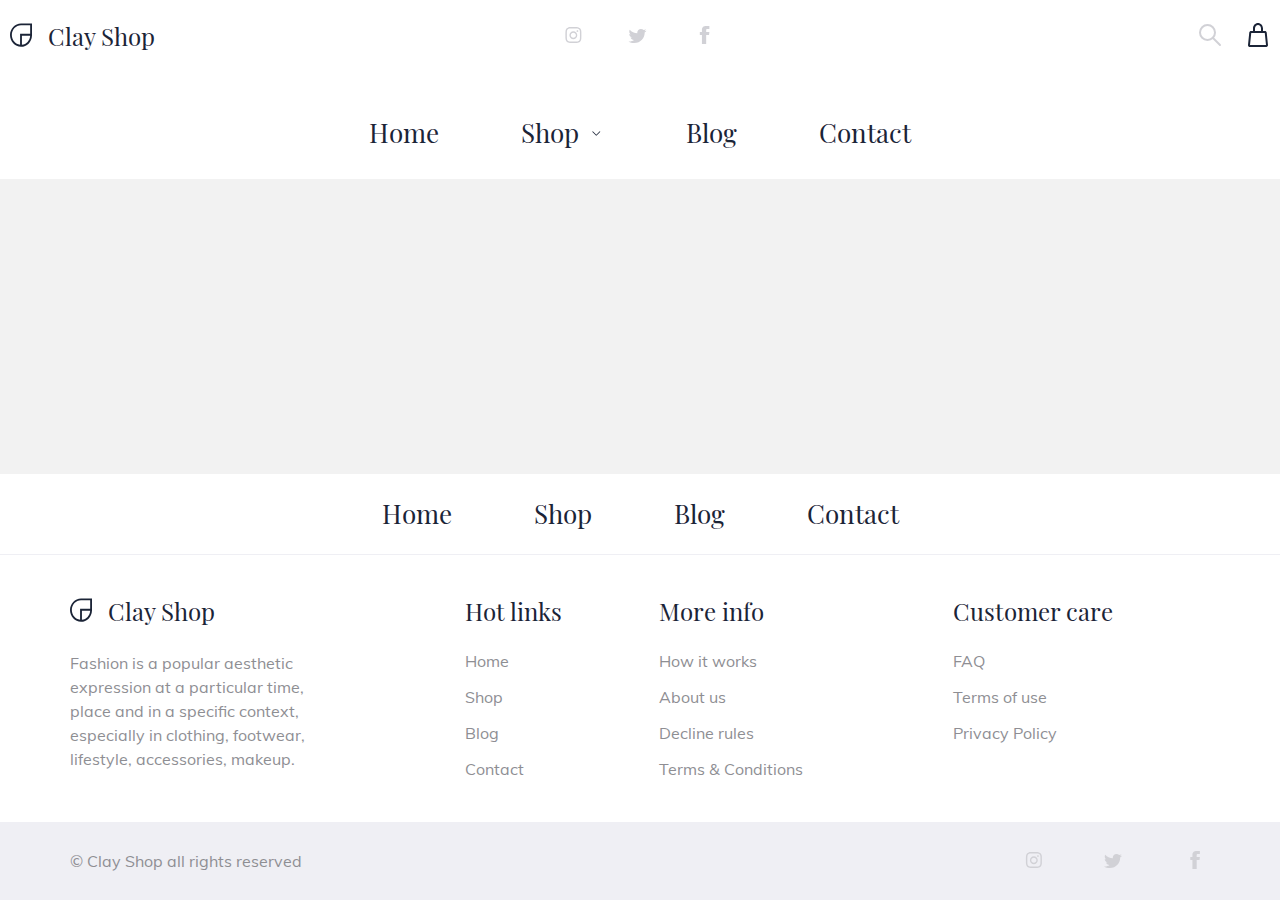
==== commit 62bf4a89: "fff" ====
--- a/shop.html
+++ b/shop.html
@@ -77,9 +77,9 @@
 			<div class="header__menu menu"> 				<nav class="menu__body"> 					<ul class="menu__list">-						<li><a href="" class="menu__link menu__link_a">Home</a></li>+						<li><a href="" class="menu__link menu__link_m  menu__link_a">Home</a></li> 						<li class="spollers  header__spoller spoller">-							<div class="menu__link spoller__title">Shop</div>+							<a href="./shop.html" class="menu__link spoller__title menu__link_m">Shop</a> 							<ul class="spoller__list"> 								<li><a href="" class="menu__link spoller__link">List item one</a></li> 								<li><a href="" class="menu__link spoller__link">List item two</a></li>@@ -89,8 +89,8 @@
 								<li><a href="" class="menu__link spoller__link">List item two</a></li> 							</ul> 						</li>-						<li><a href="" class="menu__link">Blog</a></li>-						<li><a href="" class="menu__link">Contact</a></li>+						<li><a href="" class="menu__link menu__link_m">Blog</a></li>+						<li><a href="" class="menu__link menu__link_m">Contact</a></li> 						<li class="social__wrap_two"> 							<ul class="header__social-list social__list social__list_two"> 								<li>--- a/css/style.min.css
+++ b/css/style.min.css
@@ -1 +1 @@
-@charset "UTF-8";@font-face{font-family:Mulish;font-display:swap;src:url(../fonts/Mulish-Bold.woff) format("woff"),url(../fonts/Mulish-Bold.woff2) format("woff2");font-weight:700;font-style:normal}@font-face{font-family:Mulish;font-display:swap;src:url(../fonts/Mulish-Regular.woff) format("woff"),url(../fonts/Mulish-Regular.woff2) format("woff2");font-weight:400;font-style:normal}@font-face{font-family:Playfair;font-display:swap;src:url(../fonts/PlayfairDisplay-Regular.woff) format("woff"),url(../fonts/PlayfairDisplay-Regular.woff2) format("woff2");font-weight:400;font-style:normal}@font-face{font-family:PlayfairSC;font-display:swap;src:url(../fonts/PlayfairDisplaySC-Regular.woff) format("woff"),url(../fonts/PlayfairDisplaySC-Regular.woff2) format("woff2");font-weight:400;font-style:normal}*{padding:0;margin:0;border:0}*,:after,:before{-webkit-box-sizing:border-box;box-sizing:border-box}:active,:focus{outline:0}a:active,a:focus{outline:0}aside,footer,header,nav,section{display:block}body,html{height:100%;min-width:320px}body{line-height:1;font-family:Mulish;-ms-text-size-adjust:100%;-moz-text-size-adjust:100%;-webkit-text-size-adjust:100%}button,input,textarea{font-family:Mulish}input::-ms-clear{display:none}button{cursor:pointer}button::-moz-focus-inner{padding:0;border:0}a,a:visited{text-decoration:none}a:hover{text-decoration:none}ul li{list-style:none}img{vertical-align:top}h1,h2,h3,h4,h5,h6{font-weight:inherit;font-size:inherit}body{color:#000;font-size:16px}body._lock{overflow:hidden}.wrapper{width:100%;min-height:100%;overflow:hidden;display:-webkit-box;display:-ms-flexbox;display:flex;-webkit-box-orient:vertical;-webkit-box-direction:normal;-ms-flex-direction:column;flex-direction:column}._container{max-width:1140px;margin:0 auto}.btn{display:-webkit-inline-box;display:-ms-inline-flexbox;display:inline-flex;-webkit-box-align:center;-ms-flex-align:center;align-items:center;-webkit-box-pack:center;-ms-flex-pack:center;justify-content:center;height:52px;padding:0 26.5px;font-weight:600;font-size:20px;color:#fff;border:2px solid #ffffff44;border-radius:16px;-webkit-transition:all .3s ease 0s;-o-transition:all .3s ease 0s;transition:all .3s ease 0s}.btn._fw{width:100%}.select{position:relative}.select__item{position:relative}.select__title{color:#000;border:1px solid #d9d9d9;background-color:#fff;cursor:pointer;border-radius:4px}.select__value{display:-webkit-box;display:-ms-flexbox;display:flex;font-size:14px;height:30px;padding:0 15px;-webkit-box-align:center;-ms-flex-align:center;align-items:center;-webkit-box-pack:justify;-ms-flex-pack:justify;justify-content:space-between;-webkit-box-orient:horizontal;-webkit-box-direction:reverse;-ms-flex-direction:row-reverse;flex-direction:row-reverse}.select__value span{height:1em;overflow:hidden;display:-webkit-box;-webkit-line-clamp:1;-webkit-box-orient:vertical}.select__value:before{content:"";display:inline-block;-webkit-transition:all .3s ease 0s;-o-transition:all .3s ease 0s;transition:all .3s ease 0s;width:11px;height:7px;background:url(../img/icons/select.svg) center/100% no-repeat}.select__input{width:100%;background-color:transparent;height:100%}.select__options{color:#000;display:none;position:absolute;top:29px;border-radius:0 0 4px 4px;min-width:100%;left:0;background-color:#fff;border-top:0;border:1px solid #d9d9d9;border-top:0;font-size:14px;padding:10px 0 5px 0}.select__option{cursor:pointer;padding:5px 15px;margin:0}.select._active{z-index:5}.select._active .select__value:before{-webkit-transform:rotate(-180deg);-ms-transform:rotate(-180deg);transform:rotate(-180deg)}.select._active .select__options{display:block}input[type=email],input[type=tel],input[type=text],textarea{-webkit-appearance:none;-moz-appearance:none;appearance:none}.input{border-radius:0!important;width:100%;display:block;padding:0 20px}textarea.input{resize:none;padding:0 0}.checkbox{position:relative}.checkbox__input{position:absolute;width:0;height:0;opacity:0;visibility:hidden}.checkbox__input:checked+.checkbox__text:before{background:#fff url(../img/icons/check.svg) center no-repeat}.checkbox__text{display:-webkit-inline-box;display:-ms-inline-flexbox;display:inline-flex;-webkit-box-align:center;-ms-flex-align:center;align-items:center;position:relative;font-size:16px;color:#fff;letter-spacing:-.3px;line-height:calc(20 / 16);cursor:pointer}.checkbox__text:before{content:"";-ms-flex-item-align:start;align-self:flex-start;margin:0 14px 0 0;-webkit-box-flex:0;-ms-flex:0 0 20px;flex:0 0 20px;left:0;top:0;width:20px;height:18px;background:#fff;border:1px solid #a7a9ac}.checkbox a{color:#fff;text-decoration:underline}.checkbox._error .checkbox__text:before{border:1px solid #ee1212}.options{display:-webkit-box;display:-ms-flexbox;display:flex;-webkit-box-orient:vertical;-webkit-box-direction:normal;-ms-flex-direction:column;flex-direction:column;-webkit-box-align:start;-ms-flex-align:start;align-items:flex-start}.options__item{position:relative;cursor:pointer}.options__input{position:absolute;width:0;height:0;opacity:0;left:0;top:0;visibility:hidden}.options__input:checked+.options__text:after{-webkit-transform:scale(1);-ms-transform:scale(1);transform:scale(1)}.options__text{display:-webkit-inline-box;display:-ms-inline-flexbox;display:inline-flex;-webkit-box-align:center;-ms-flex-align:center;align-items:center;position:relative;font-size:16px;color:#fff;letter-spacing:-.3px;line-height:calc(20 / 16)}.options__text:before{content:"";-ms-flex-item-align:start;align-self:flex-start;margin:0 14px 0 0;-webkit-box-flex:0;-ms-flex:0 0 20px;flex:0 0 20px;left:0;top:0;border-radius:50%;width:20px;height:18px;background:#fff;border:1px solid #a7a9ac}.options__text:after{content:"";-webkit-transition:all .3s ease 0s;-o-transition:all .3s ease 0s;transition:all .3s ease 0s;-webkit-transform:scale(0);-ms-transform:scale(0);transform:scale(0);width:10px;height:10px;border-radius:50%;background-color:#77243a;position:absolute;left:5px;top:4px}.rating-block{display:table;font-size:0}.rating{display:inline-block;position:relative;vertical-align:middle}.rating.edit .star{cursor:pointer}.rating .star{width:17px;height:14px;display:inline-block;position:relative;z-index:3}.rating__line{position:absolute;width:85px;height:14px;top:0;left:0;background:url(../img/icons/bg_rating.svg) 0 0 no-repeat;z-index:1;background-size:85px 100%}.rating__activeline{position:absolute;width:0;height:14px;top:0;left:0;background:url(../img/icons/bg_rating_active.svg) 0 0 no-repeat;z-index:2;background-size:85px 100%}.rating__value{display:inline-block;color:#1b3139;font-size:14px;line-height:13px;vertical-align:middle}.quantity{width:88px;height:40px;display:-webkit-box;display:-ms-flexbox;display:flex;border:1px solid rgba(166,166,166,.45)}.quantity__button{-webkit-box-flex:0;-ms-flex:0 0 30px;flex:0 0 30px;position:relative;cursor:pointer}.quantity__button::after,.quantity__button::before{content:"";position:absolute;top:50%;left:50%;-webkit-transition:all .3s ease 0s;-o-transition:all .3s ease 0s;transition:all .3s ease 0s;margin:0 0 0 -4.5px;background-color:#a6a6a6;width:9px;height:1px}.quantity__button_plus::before{-webkit-transform:rotate(-90deg);-ms-transform:rotate(-90deg);transform:rotate(-90deg)}.quantity__input{-webkit-box-flex:1;-ms-flex:1 1 auto;flex:1 1 auto}.quantity__input input{height:100%;color:#a6a6a6;font-size:12px;width:100%;text-align:center}.row:after{display:block;content:"";clear:both}.rub:after{content:"₽"}ol.counter{list-style-type:none;counter-reset:item}ol.counter li{position:relative;padding:0 0 0 45px}ol.counter li:before{counter-increment:item;content:counter(item);position:absolute;left:0;top:0;color:#818181;font-size:14px;font-weight:700;text-align:center;line-height:26px;border-radius:50%;width:28px;height:28px;border:1px solid #4274bb}.ellipsis{display:block;overflow:hidden;width:100%;white-space:nowrap;-o-text-overflow:ellipsis;text-overflow:ellipsis}.es{overflow:hidden;white-space:nowrap;-o-text-overflow:ellipsis;text-overflow:ellipsis}.table{display:table;font-size:0;width:100%}.trow{display:table-row}.cell{display:table-cell}.cell.full{width:100%}._ibg{position:relative}._ibg img{position:absolute;width:100%;height:100%;top:0;left:0;-o-object-fit:cover;object-fit:cover}body.ie ._ibg{background-position:center;background-size:cover;background-repeat:no-repeat}body.ie ._ibg img{width:0;height:0;opacity:0;visibility:hidden}.video{position:relative;overflow:hidden;height:0;padding-bottom:56.25%}.video embed,.video iframe,.video object,.video video{position:absolute;top:0;left:0;width:100%;height:100%}.videobg embed,.videobg iframe,.videobg object,.videobg video{position:fixed;top:50%;left:50%;min-width:100%;min-height:100%;width:auto;height:auto;z-index:-100;-webkit-transform:translateX(-50%) translateY(-50%);-ms-transform:translateX(-50%) translateY(-50%);transform:translateX(-50%) translateY(-50%);background-size:cover}._more-content{-webkit-transition:all .3s ease 0s;-o-transition:all .3s ease 0s;transition:all .3s ease 0s;overflow:hidden}._more-link{cursor:pointer}._more-link span{font-style:normal}._more-link span:first-child{display:block}._more-link span:last-child{display:none}._more-link._active span{font-style:normal}._more-link._active span:first-child{display:none}._more-link._active span:last-child{display:block}#map{background:url(../img/icons/loading.gif) center/50px no-repeat}._swiper{overflow:hidden}._swiper .swiper-wrapper{width:100%;height:100%;-webkit-box-sizing:content-box;box-sizing:content-box;display:-webkit-box;display:-ms-flexbox;display:flex;position:relative}._swiper.swiper-container-vertical .swiper-wrapper{-webkit-box-orient:vertical;-webkit-box-direction:normal;-ms-flex-direction:column;flex-direction:column}._swiper.swiper-container-autoheight .swiper-wrapper{-webkit-box-align:start;-ms-flex-align:start;align-items:flex-start}.swiper-container-initialized .swiper-slide{-ms-flex-negative:0;flex-shrink:0}.swiper-container-android .swiper-slide,.swiper-container-android .swiper-wrapper{-webkit-transform:translate3d(0,0,0);transform:translate3d(0,0,0)}.swiper-button-lock{display:none!important}._tabs-block{display:none}._tabs-block._active{display:block}.mirror{-webkit-transform:scale(-1,1);-ms-transform:scale(-1,1);transform:scale(-1,1)}.nicescroll-rails{z-index:1000!important}._custom-scroll{position:fixed;right:0;top:0;width:3px;height:100%;z-index:1000}._custom-scroll__line{background-color:rgba(0,0,0,.5);border-radius:3px 0 0 3px;position:relative;left:0;top:0;width:100%}.popup{-webkit-overflow-scrolling:touch;position:fixed;top:0;left:0;z-index:100;padding:30px 10px;width:100%;height:100%;visibility:hidden;-webkit-transition:visibility .8s ease 0s;-o-transition:visibility .8s ease 0s;transition:visibility .8s ease 0s}.popup::before{content:"";background-color:rgba(0,0,0,.9);position:fixed;width:100%;height:100%;top:0;left:0;opacity:0;-webkit-transition:opacity .8s ease 0s;-o-transition:opacity .8s ease 0s;transition:opacity .8s ease 0s}.popup.show{visibility:visible;overflow:auto}.popup.show::before{opacity:1}.popup.show .popup__body{-webkit-transform:scale(1);-ms-transform:scale(1);transform:scale(1)}.popup._active{visibility:visible;overflow:auto}.popup._active::before{opacity:1}.popup._active .popup__body{-webkit-transition:all .3s ease .2s;-o-transition:all .3s ease .2s;transition:all .3s ease .2s;-webkit-transform:scale(1);-ms-transform:scale(1);transform:scale(1)}.popup__content{display:-webkit-box;display:-ms-flexbox;display:flex;-webkit-box-orient:vertical;-webkit-box-direction:normal;-ms-flex-direction:column;flex-direction:column;-webkit-box-align:center;-ms-flex-align:center;align-items:center;min-height:100%;-webkit-box-flex:1;-ms-flex:1 1 auto;flex:1 1 auto;width:100%;display:flex;-webkit-box-pack:center;-ms-flex-pack:center;justify-content:center;align-items:center}.popup__body{-webkit-transform:scale(0);-ms-transform:scale(0);transform:scale(0);-webkit-transition:all .3s ease 0s;-o-transition:all .3s ease 0s;transition:all .3s ease 0s;background-color:#fff;padding:50px;width:100%;max-width:800px}.popup__close{width:15px;height:15px;position:absolute;top:0;right:0;cursor:pointer;z-index:30;background:url(../img/icons/close.svg) 0 0 no-repeat}.header__content{max-width:1283px;padding:0 10px;margin:0 auto}.header__top{display:-webkit-box;display:-ms-flexbox;display:flex;-webkit-box-pack:justify;-ms-flex-pack:justify;justify-content:space-between;-webkit-box-align:center;-ms-flex-align:center;align-items:center;padding:20px 0;position:relative}.header__logo{display:-webkit-box;display:-ms-flexbox;display:flex;-webkit-box-align:center;-ms-flex-align:center;align-items:center;z-index:111}.header__logo-icon{margin-right:16px}.header__logo-svg{-webkit-transition:all .8s ease 0s;-o-transition:all .8s ease 0s;transition:all .8s ease 0s}.header__logo-text{font-family:Playfair;font-size:24px;color:#1b2437;line-height:32px;-webkit-transition:all .8s ease 0s;-o-transition:all .8s ease 0s;transition:all .8s ease 0s}.header__logo_w{fill:#fff;color:#fff}.header__search-basket{display:-webkit-inline-box;display:-ms-inline-flexbox;display:inline-flex;-webkit-box-align:center;-ms-flex-align:center;align-items:center;position:relative}.header__search-basket .icon-menu{display:none}.header__search:hover .social__svg{stroke:#000}.header__basket{margin-left:24px}.header__bottom{padding:45px 0 30px}.header__spoller{position:relative}.social__list{display:-webkit-box;display:-ms-flexbox;display:flex;-webkit-box-align:center;-ms-flex-align:center;align-items:center;-webkit-box-pack:justify;-ms-flex-pack:justify;justify-content:space-between;position:absolute;left:50%;-webkit-transform:translateX(-50%);-ms-transform:translateX(-50%);transform:translateX(-50%)}.social__list>li{margin-right:40px}.social__list>li:last-child{margin-right:0}.social__item{display:inline-block}.social .header__search:hover .social__svg,.social__item:hover .social__svg{fill:#000}.menu__list{display:-webkit-box;display:-ms-flexbox;display:flex;-webkit-box-pack:center;-ms-flex-pack:center;justify-content:center;-webkit-box-align:center;-ms-flex-align:center;align-items:center;margin:0 -41px;position:relative;z-index:2}.menu__list li{padding:0 41px}.menu__link{font-family:Playfair;font-size:26px;line-height:32px;color:#1b2437;cursor:pointer}.menu .spoller__title{position:relative}.menu .spoller__title::before{content:"";width:15px;background-image:url(../img/icons/arrow_list.svg);height:15px;-webkit-transition:-webkit-transform .3s ease 0s;transition:-webkit-transform .3s ease 0s;-o-transition:transform .3s ease 0s;transition:transform .3s ease 0s;transition:transform .3s ease 0s,-webkit-transform .3s ease 0s;position:absolute;right:-25px;top:50%;-webkit-transform:translateY(-50%);-ms-transform:translateY(-50%);transform:translateY(-50%)}.menu .spoller__title.arrow::before{-webkit-transform:translateY(-50%) rotate(180deg);-ms-transform:translateY(-50%) rotate(180deg);transform:translateY(-50%) rotate(180deg)}.menu .spoller__list{height:0;-webkit-transition:.5s;-o-transition:.5s;transition:.5s;overflow-y:auto;overflow-x:hidden;position:absolute;width:300px;z-index:10;left:0;border:1px solid #4e4e4e;border-radius:5px;background-color:#fff}.menu .spoller__list .spoller__link{font-size:18px}.menu .spoller__list.active{height:150px}.footer__top{padding:24px 0}.middle{padding:40px 0 43px;border-top:1px solid #efeff4}.middle__row{display:-webkit-box;display:-ms-flexbox;display:flex;-webkit-box-align:start;-ms-flex-align:start;align-items:flex-start}.middle__item-about{-webkit-box-flex:0;-ms-flex:0 0 24%;flex:0 0 24%;margin-right:121px}.middle__text{margin-top:24px;line-height:24px;color:#8e8e93}.middle__item-list:nth-child(2){margin-right:97px}.middle__item-list:nth-child(3){margin-right:150px}.middle__title{font-family:Playfair;font-size:24px;line-height:32px;color:#1b2437;margin-bottom:24px}.middle__list li{margin-bottom:16px}.middle__list li:last-child{margin-bottom:0}.middle__link{line-height:20px;color:#8e8e93}.middle__link:hover{color:#000}.bottom{padding:26px 0;background:#efeff4}.bottom__row{display:-webkit-box;display:-ms-flexbox;display:flex;-webkit-box-align:center;-ms-flex-align:center;align-items:center;-webkit-box-pack:justify;-ms-flex-pack:justify;justify-content:space-between}.bottom__license{line-height:20px;color:#8e8e93}.bottom__social{position:static;-webkit-transform:translate(0,0);-ms-transform:translate(0,0);transform:translate(0,0)}.bottom__social .social__item:hover .social__svg_f{fill:#000}.bottom__social li{margin-left:15px}.owl-carousel{display:none;width:100%;-webkit-tap-highlight-color:transparent;position:relative;z-index:1}.owl-carousel .owl-stage{position:relative;-ms-touch-action:pan-Y;touch-action:manipulation;-moz-backface-visibility:hidden}.owl-carousel .owl-stage:after{content:".";display:block;clear:both;visibility:hidden;line-height:0;height:0}.owl-carousel .owl-stage-outer{position:relative;overflow:hidden;-webkit-transform:translate3d(0,0,0)}.owl-carousel .owl-item,.owl-carousel .owl-wrapper{-webkit-backface-visibility:hidden;-moz-backface-visibility:hidden;-ms-backface-visibility:hidden;-webkit-transform:translate3d(0,0,0);-moz-transform:translate3d(0,0,0);-ms-transform:translate3d(0,0,0)}.owl-carousel .owl-item{position:relative;min-height:1px;float:left;-webkit-backface-visibility:hidden;-webkit-tap-highlight-color:transparent;-webkit-touch-callout:none}.owl-carousel .owl-item img{display:block;width:100%}.owl-carousel .owl-dots.disabled,.owl-carousel .owl-nav.disabled{display:none}.owl-carousel .owl-dot,.owl-carousel .owl-nav .owl-next,.owl-carousel .owl-nav .owl-prev{cursor:pointer;-webkit-user-select:none;-moz-user-select:none;-ms-user-select:none;user-select:none}.owl-carousel .owl-nav button.owl-next,.owl-carousel .owl-nav button.owl-prev,.owl-carousel button.owl-dot{background:0 0;color:inherit;border:none;padding:0!important;font:inherit}.owl-carousel.owl-loaded{display:block}.owl-carousel.owl-loading{opacity:0;display:block}.owl-carousel.owl-hidden{opacity:0}.owl-carousel.owl-refresh .owl-item{visibility:hidden}.owl-carousel.owl-drag .owl-item{-ms-touch-action:pan-y;touch-action:pan-y;-webkit-user-select:none;-moz-user-select:none;-ms-user-select:none;user-select:none}.owl-carousel.owl-grab{cursor:move;cursor:-webkit-grab;cursor:grab}.owl-carousel.owl-rtl{direction:rtl}.owl-carousel.owl-rtl .owl-item{float:right}.owl-carousel .owl-next,.owl-carousel .owl-prev{position:absolute;top:43%;-webkit-transform:translate(0,-50%);-ms-transform:translate(0,-50%);transform:translate(0,-50%);cursor:pointer;width:24px;height:24px}.owl-carousel .owl-prev{left:-10%;background:url(../img/icons/arrow.svg) center/contain no-repeat!important}.owl-carousel .owl-next{-webkit-transform:translate(0,-60%);-ms-transform:translate(0,-60%);transform:translate(0,-60%);right:-10%;background:url(../img/icons/arrow_n.svg) center/contain no-repeat!important}.no-js .owl-carousel{display:block}.owl-carousel .animated{-webkit-animation-duration:1s;animation-duration:1s;-webkit-animation-fill-mode:both;animation-fill-mode:both}.owl-carousel .owl-animated-in{z-index:0}.owl-carousel .owl-animated-out{z-index:1}.owl-carousel .fadeOut{-webkit-animation-name:fadeOut;animation-name:fadeOut}@-webkit-keyframes fadeOut{0%{opacity:1}100%{opacity:0}}@keyframes fadeOut{0%{opacity:1}100%{opacity:0}}.owl-height{-webkit-transition:height .5s ease-in-out;-o-transition:height .5s ease-in-out;transition:height .5s ease-in-out}.owl-carousel .owl-item .owl-lazy{opacity:0;-webkit-transition:opacity .4s ease;-o-transition:opacity .4s ease;transition:opacity .4s ease}.owl-carousel .owl-item .owl-lazy:not([src]),.owl-carousel .owl-item .owl-lazy[src^=""]{max-height:0}.owl-carousel .owl-item img.owl-lazy{-webkit-transform-style:preserve-3d;transform-style:preserve-3d}.owl-carousel .owl-video-wrapper{position:relative;height:100%;background:#000}._no-webp .owl-carousel .owl-video-play-icon{background:url(owl.video.play.png) no-repeat}.owl-carousel .owl-video-play-icon{position:absolute;height:80px;width:80px;left:50%;top:50%;margin-left:-40px;margin-top:-40px;cursor:pointer;z-index:1;-webkit-backface-visibility:hidden;-webkit-transition:-webkit-transform .1s ease;transition:-webkit-transform .1s ease;-o-transition:transform .1s ease;transition:transform .1s ease;transition:transform .1s ease,-webkit-transform .1s ease}.owl-carousel .owl-video-play-icon:hover{-webkit-transform:scale(1.3,1.3);-ms-transform:scale(1.3,1.3);transform:scale(1.3,1.3)}.owl-carousel .owl-video-playing .owl-video-play-icon,.owl-carousel .owl-video-playing .owl-video-tn{display:none}.owl-carousel .owl-video-tn{opacity:0;height:100%;background-position:center center;background-repeat:no-repeat;background-size:contain;-webkit-transition:opacity .4s ease;-o-transition:opacity .4s ease;transition:opacity .4s ease}.owl-carousel .owl-video-frame{position:relative;z-index:1;height:100%;width:100%}.owl-theme .owl-nav{margin-top:10px;text-align:center;-webkit-tap-highlight-color:transparent}.owl-theme .owl-nav [class*=owl-]{color:#fff;font-size:14px;margin:5px;padding:4px 7px;background:#d6d6d6;display:inline-block;cursor:pointer;border-radius:3px}.owl-theme .owl-nav [class*=owl-]:hover{background:#869791;color:#fff;text-decoration:none}.owl-theme .owl-nav .disabled{opacity:.5;cursor:default}.owl-theme .owl-nav.disabled+.owl-dots{margin-top:10px}.owl-theme .owl-dots{text-align:center;-webkit-tap-highlight-color:transparent}.owl-theme .owl-dots .owl-dot{display:inline-block;zoom:1}.owl-theme .owl-dots .owl-dot span{width:10px;height:10px;margin:5px 7px;background:#d6d6d6;display:block;-webkit-backface-visibility:visible;-webkit-transition:opacity .2s ease;-o-transition:opacity .2s ease;transition:opacity .2s ease;border-radius:30px}.owl-theme .owl-dots .owl-dot.active span,.owl-theme .owl-dots .owl-dot:hover span{background:#869791}.page{-webkit-box-flex:1;-ms-flex:1 1 auto;flex:1 1 auto;background:#f2f2f2}.bigboard{width:100%;height:540px}.bigboard__contain{position:relative;width:100%;height:100%}.bigboard__content{position:absolute;z-index:2;height:100%;width:400px;display:-webkit-box;display:-ms-flexbox;display:flex;-webkit-box-orient:vertical;-webkit-box-direction:normal;-ms-flex-direction:column;flex-direction:column;-webkit-box-pack:center;-ms-flex-pack:center;justify-content:center;-webkit-box-align:start;-ms-flex-align:start;align-items:flex-start;margin-left:95px}.bigboard__title{font-family:Playfair;font-size:calc(34px + 14 * ((100vw - 320px)/ 1046));line-height:calc(38px + 26 * ((100vw - 320px)/ 1046));color:#fff;margin-bottom:16px}.bigboard__text{font-size:16px;line-height:24px;color:#fff;margin-bottom:24px}.bigboard__main-screen{position:absolute;left:0;top:0;width:100%;height:100%}.blog{padding:40px 0;background:#f2f2f2}.blog__wrap{display:-ms-grid;display:grid;-ms-grid-columns:49.9% calc(7.5px + 9.5 * ((100vw - 320px)/ 1046)) .5fr calc(7.5px + 9.5 * ((100vw - 320px)/ 1046)) .5fr;grid-template-columns:49.9% .5fr .5fr;-ms-grid-rows:1fr calc(7.5px + 9.5 * ((100vw - 320px)/ 1046)) 1fr;grid-template-rows:repeat(2,1fr);grid-template-areas:"big smallOne smallTwo" "big middle middle";grid-gap:calc(7.5px + 9.5 * ((100vw - 320px)/ 1046));-webkit-box-pack:center;-ms-flex-pack:center;justify-content:center}.blog__block{position:relative;width:100%;height:100%;display:block}.blog__item{display:block;border-radius:16px;overflow:hidden;-webkit-transition:all .3s ease 0s;-o-transition:all .3s ease 0s;transition:all .3s ease 0s;color:#1b2437}.blog__item:hover{-webkit-box-shadow:0 0 10px #585858;box-shadow:0 0 10px #585858}.blog__flex .blog__content{display:-webkit-box;display:-ms-flexbox;display:flex;-webkit-box-orient:vertical;-webkit-box-direction:normal;-ms-flex-direction:column;flex-direction:column;-webkit-box-pack:justify;-ms-flex-pack:justify;justify-content:space-between;-webkit-box-align:start;-ms-flex-align:start;align-items:flex-start}.blog__big{-ms-grid-row:1;-ms-grid-row-span:3;-ms-grid-column:1;grid-area:big;height:32vw;max-height:504px}.blog__content{padding:32px;position:absolute;z-index:2;top:0;left:0;width:100%;height:100%}.blog__title{font-family:Playfair;font-size:34px;font-size:calc(18px + 16 * ((100vw - 320px)/ 1046));line-height:calc(23px + 28 * ((100vw - 320px)/ 1046));letter-spacing:.4px;color:#fff}.blog__title_b{color:#000}.blog__date{font-weight:600;font-size:20px;line-height:25px;color:#fff;margin:11px 0 24px}.blog__btn{font-weight:700;font-size:14px;line-height:18px;color:#fff;background:#ffffff5b;border-radius:8px;display:-webkit-inline-box;display:-ms-inline-flexbox;display:inline-flex;-webkit-box-pack:center;-ms-flex-pack:center;justify-content:center;-webkit-box-align:center;-ms-flex-align:center;align-items:center;height:32px;padding:0 22px}.blog__img{position:absolute;left:0;top:0;width:100%;height:100%}.blog__small{-ms-grid-row:1;-ms-grid-column:5;grid-area:smallTwo}.blog__small_w{-ms-grid-row:1;-ms-grid-column:3;grid-area:smallOne;background:#efeff4}.blog__small_w .blog__content{display:-webkit-box;display:-ms-flexbox;display:flex;-webkit-box-orient:vertical;-webkit-box-direction:normal;-ms-flex-direction:column;flex-direction:column;-webkit-box-pack:end;-ms-flex-pack:end;justify-content:flex-end}.blog__subtitle{margin-bottom:16px}.blog__middle{-ms-grid-row:3;-ms-grid-column:3;-ms-grid-column-span:3;grid-area:middle}.products{margin-bottom:40px;position:relative}.products__contain{background-color:#fff;border-radius:16px;padding:50px 0 65px}.products__wrap{position:relative}.products .owl-dots{position:absolute;right:0;bottom:-45px;left:0;z-index:15;display:-webkit-box;display:-ms-flexbox;display:flex;-webkit-box-pack:center;-ms-flex-pack:center;justify-content:center;margin-right:15%;margin-left:15%;list-style:none}.products .owl-dots .owl-dot span{border-radius:50%;display:inline-block;-webkit-box-sizing:content-box;box-sizing:content-box;width:8px;height:8px;margin:0 6px;cursor:pointer;background:rgba(27,36,55,.2);-webkit-transition:opacity .6s ease;-o-transition:opacity .6s ease;transition:opacity .6s ease}.products .owl-dots .owl-dot.active span{opacity:1;position:relative;background:#1b2437}.products .owl-dots .owl-dot.active span::before{content:"";width:16px;height:16px;position:absolute;top:50%;left:50%;-webkit-transform:translate(-50%,-50%);-ms-transform:translate(-50%,-50%);transform:translate(-50%,-50%);border-radius:50%;border:1px solid rgba(27,36,55,.4)}.products .owl-dots .dot-next span,.products .owl-dots .dot-prev span{background:rgba(27,36,55,.6)!important}.products .owl-dots .dot-next-next span,.products .owl-dots .dot-prev-prev span{background:rgba(27,36,55,.4)!important}.slider{max-width:79.25%;margin:0 auto}.slider__item{display:-webkit-box;display:-ms-flexbox;display:flex;-webkit-box-orient:vertical;-webkit-box-direction:normal;-ms-flex-direction:column;flex-direction:column;-webkit-box-pack:justify;-ms-flex-pack:justify;justify-content:space-between;-webkit-box-align:center;-ms-flex-align:center;align-items:center}.slider__image{height:140px;margin-bottom:30px;display:-webkit-box;display:-ms-flexbox;display:flex;-webkit-box-pack:center;-ms-flex-pack:center;justify-content:center;-webkit-box-align:center;-ms-flex-align:center;align-items:center}.slider__img{-o-object-fit:contain;object-fit:contain}.slider__text{font-weight:700;font-size:20px;line-height:25px;color:#1b2437}.collection{margin-bottom:20px;font-family:Playfair;font-size:calc(24px + 10 * ((100vw - 320px)/ 1046));line-height:calc(35px + 10 * ((100vw - 320px)/ 1046));letter-spacing:.4px;color:#1b2437}.collection__main-title{margin-bottom:33px}.collection__slider{position:relative}.collection .owl-nav{display:inline-block;margin:0;position:relative;width:220px}.collection .owl-next,.collection .owl-prev{position:absolute;z-index:100;width:40px;height:40px;border-radius:25px}.collection .owl-prev{background:#fff url(../img/icons/arrow.svg) center/contain no-repeat!important;left:0}.collection .owl-next{background:#fff url(../img/icons/arrow_n.svg) center/contain no-repeat!important;-webkit-transform:translateY(-20px);-ms-transform:translateY(-20px);transform:translateY(-20px);right:0}.collection .owl-carousel .owl-item{height:auto!important}.collection .owl-stage{display:-webkit-box;display:-ms-flexbox;display:flex}.collection__arr{position:absolute!important;right:0;top:-65px}.collection__dots{width:200px;overflow:hidden;background:0 0!important;margin:0!important;padding:0!important;display:-webkit-box!important;display:-ms-flexbox!important;display:flex!important;-webkit-box-pack:center;-ms-flex-pack:center;justify-content:center;-webkit-box-align:center;-ms-flex-align:center;align-items:center;overflow:visible}.collection__dots .owl-dot{display:none!important;background-color:transparent!important;width:8px;height:8px;border-radius:50%}.collection__dots .owl-dot.active span{opacity:1;position:relative;background:#1b2437!important}.collection__dots .owl-dot.active span::before{content:"";width:16px;height:16px;position:absolute;top:50%;left:50%;-webkit-transform:translate(-50%,-50%);-ms-transform:translate(-50%,-50%);transform:translate(-50%,-50%);border-radius:50%;border:1px solid rgba(27,36,55,.4)}.collection__dots .dot-next,.collection__dots .dot-next-next,.collection__dots .dot-prev,.collection__dots .dot-prev-prev,.collection__dots .owl-dot.active{display:inline-block!important}.collection__dots .dot-next span,.collection__dots .dot-prev span{background:rgba(27,36,55,.6)!important}.collection__dots .dot-next-next span,.collection__dots .dot-prev-prev span{background:rgba(27,36,55,.4)!important}.collection__item{border-radius:25px;display:-webkit-box;display:-ms-flexbox;display:flex;-webkit-box-orient:vertical;-webkit-box-direction:normal;-ms-flex-direction:column;flex-direction:column;min-height:100%;background-color:#fff}.collection__picture{-webkit-box-flex:0;-ms-flex:0 0 50%;flex:0 0 50%}.collection__img{-o-object-fit:cover;object-fit:cover;-o-object-position:center;object-position:center}.collection__block{-webkit-box-flex:1;-ms-flex:1 1 50%;flex:1 1 50%;padding:24px 32px;display:-webkit-box;display:-ms-flexbox;display:flex;-webkit-box-pack:justify;-ms-flex-pack:justify;justify-content:space-between;-webkit-box-orient:vertical;-webkit-box-direction:normal;-ms-flex-direction:column;flex-direction:column}.collection__title{margin-bottom:14px}.collection__text{line-height:24px;color:#8e8e93;font-family:Mulish;font-size:16px;margin-bottom:5px}.collection__row{display:-webkit-box;display:-ms-flexbox;display:flex;-webkit-box-pack:justify;-ms-flex-pack:justify;justify-content:space-between;-webkit-box-align:center;-ms-flex-align:center;align-items:center}.collection__price{display:-webkit-box;display:-ms-flexbox;display:flex;-webkit-box-align:center;-ms-flex-align:center;align-items:center}.collection__valuthe{position:relative;bottom:-10px;font-size:24px;line-height:32px;margin-right:8px}.collection__btn{font-family:Mulish;font-weight:600;font-size:20px;line-height:25px;color:#eda3b5;border:2px solid #eda3b5}@media (min-width:599px){.menu__link_a{position:relative}.menu__link_a::before{content:"";position:absolute;left:50%;top:125%;width:2px;height:20px;background:#000;-webkit-transform:translateX(-50%);-ms-transform:translateX(-50%);transform:translateX(-50%)}}@media (min-width:600px){.social__list_two{display:none}.social__wrap_two{display:none}}@media (min-width:991.98px){.quantity__button:hover::after,.quantity__button:hover::before{background-color:rgba(0,0,0,.5)}}@media (min-width:992px){.btn:hover{color:#eda3b5;background-color:#fff}.select__option:hover{background:#d9d9d9}.checkbox a:hover{text-decoration:none}}@media (max-width:1152px){._container{max-width:970px}.middle__row{-webkit-box-pack:justify;-ms-flex-pack:justify;justify-content:space-between}.middle__item-about{margin-right:20px}.middle__item-list:nth-child(2){margin-right:20px}.middle__item-list:nth-child(3){margin-right:20px}}@media (max-width:991.98px){._container{max-width:750px}.select__title{font-size:18px}.select__options{font-size:18px}.header__search .social__svg{stroke:#000}.social__item .social__svg{fill:#000}.footer__top{display:none}.middle__row{-webkit-box-pack:center;-ms-flex-pack:center;justify-content:center;-ms-flex-wrap:wrap;flex-wrap:wrap}.middle__item-about{-webkit-box-flex:0;-ms-flex:0 0 100%;flex:0 0 100%;margin-bottom:25px;padding:0 20px}.middle__text{margin-top:15px}.middle__item-list{-webkit-box-flex:0;-ms-flex:0 0 30%;flex:0 0 30%}.middle__title{margin-bottom:15px}.middle__list li{margin-bottom:10px}.bottom__social .social__item .social__svg_f{fill:#000}.blog__wrap{-ms-grid-rows:1fr calc(7.5px + 9.5 * ((100vw - 320px)/ 1046)) .7fr calc(7.5px + 9.5 * ((100vw - 320px)/ 1046)) .7fr;grid-template-rows:1fr .7fr .7fr;-ms-grid-columns:42vw calc(7.5px + 9.5 * ((100vw - 320px)/ 1046)) 42vw;grid-template-columns:42vw 42vw;grid-template-areas:"big big" "smallOne smallTwo" "middle middle"}.blog__big{-ms-grid-row:1;-ms-grid-row-span:1;-ms-grid-column:1;-ms-grid-column-span:3}.blog__small{-ms-grid-row:3;-ms-grid-column:3}.blog__small_w{-ms-grid-row:3;-ms-grid-column:1}.blog__middle{-ms-grid-row:5;-ms-grid-column:1;-ms-grid-column-span:3}}@media (max-width:767.98px){._container{max-width:none;padding:0 10px}.menu__list{margin:0 -25px}.menu__list li{padding:0 25px}.middle{padding:20px 20px}.middle__row{-webkit-box-pack:justify;-ms-flex-pack:justify;justify-content:space-between}.middle__item-about{-webkit-box-flex:0;-ms-flex:0 0 60%;flex:0 0 60%;padding:0}.middle__item-list:nth-child(2){margin-right:0}.middle__item-list:nth-child(3){margin-right:0}.middle__list li:last-child{margin-bottom:10px}.bigboard{height:340px}.bigboard__content{margin-left:20px}.blog__big{height:40vw}.blog__content{padding:15px}.collection{margin-bottom:20px}.collection__block{padding:10px 15px}.collection__row{-webkit-box-orient:vertical;-webkit-box-direction:normal;-ms-flex-direction:column;flex-direction:column}.collection__btn{margin-top:15px}}@media (max-width:650px){.bigboard__content{width:300px}}@media (max-width:600px){.header__top{height:50px}.header__search-basket .icon-menu{display:block;position:absolute;top:50%;right:0;-webkit-transform:translateY(-50%);-ms-transform:translateY(-50%);transform:translateY(-50%);width:30px;height:18px;cursor:pointer;z-index:111}.header__search-basket .icon-menu span{-webkit-transition:all .3s ease 0s;-o-transition:all .3s ease 0s;transition:all .3s ease 0s;top:calc(50% - 1px);left:0;position:absolute;width:100%;height:2px;background-color:#000}.header__search-basket .icon-menu span:first-child{top:0}.header__search-basket .icon-menu span:last-child{top:auto;bottom:0}.header__search-basket .icon-menu._active span{background-color:#fff;-webkit-transform:scale(0);-ms-transform:scale(0);transform:scale(0)}.header__search-basket .icon-menu._active span:first-child{-webkit-transform:rotate(-45deg);-ms-transform:rotate(-45deg);transform:rotate(-45deg);top:calc(50% - 1px)}.header__search-basket .icon-menu._active span:last-child{-webkit-transform:rotate(45deg);-ms-transform:rotate(45deg);transform:rotate(45deg);bottom:calc(50% - 1px)}.header__basket{margin-right:50px}.header__spoller{position:static}.social__list{position:static;-webkit-transform:translateX(0);-ms-transform:translateX(0);transform:translateX(0);margin:0 -15px}.social__list>li{margin-bottom:0!important;padding:0 15px!important}.social__list_one{display:none}.menu__body{position:fixed;width:100%;height:100%;top:0;left:100%;overflow:auto;background-color:#747474;padding:75px 0 20px 0;-webkit-transition:all .3s ease 0s;-o-transition:all .3s ease 0s;transition:all .3s ease 0s;overflow-x:hidden;z-index:101}.menu__body::before{content:"";position:fixed;width:100%;height:50px;background-color:#494949;top:0;left:100%;z-index:110;-webkit-transition:all .3s ease 0s;-o-transition:all .3s ease 0s;transition:all .3s ease 0s}.menu__body._active{left:0}.menu__body._active::before{left:0}.menu__list{-webkit-box-orient:vertical;-webkit-box-direction:normal;-ms-flex-direction:column;flex-direction:column;-webkit-box-pack:center;-ms-flex-pack:center;justify-content:center;-webkit-box-align:center;-ms-flex-align:center;align-items:center}.menu__list li{margin:0 0 25px 0;padding:0}.menu__list li:last-child{margin:0}.menu__link{color:#fff;font-size:26px}.menu .spoller__title{position:static}.menu .spoller__list{border:none;position:fixed;top:0;left:100%;width:75%;background-color:#474747;height:100vh;padding:80px 20px 20px}.menu .spoller__list>li{text-align:center;margin-bottom:20px}.menu .spoller__list .spoller__link{font-size:24px}.menu .spoller__list.active{top:0;left:25%;height:100vh}.bottom__social li{margin-left:0}}@media (max-width:599px){.header__bottom{padding:0}.social__item .social__svg{fill:#fff}.bottom{padding:10px 0}.bottom__row{-ms-flex-wrap:wrap;flex-wrap:wrap;-webkit-box-pack:center;-ms-flex-pack:center;justify-content:center}.bottom__license{-webkit-box-flex:0;-ms-flex:0 0 100%;flex:0 0 100%;text-align:center;margin-bottom:10px}}@media (max-width:500px){.blog__big{height:200px}.collection__row{-webkit-box-orient:horizontal;-webkit-box-direction:normal;-ms-flex-direction:row;flex-direction:row}.collection__btn{margin-top:0}}@media (max-width:479.98px){.middle__item-about{display:none}.middle__item-list{-webkit-box-flex:0;-ms-flex:0 0 50%;flex:0 0 50%}.middle__item-list:last-child,.middle__item-list:nth-child(3){-webkit-box-flex:0;-ms-flex:0 0 45%;flex:0 0 45%}.middle__item-list:last-child{-webkit-box-flex:0;-ms-flex:0 0 100%;flex:0 0 100%}.blog__date{-ms-flex-item-align:end;align-self:flex-end;margin:5px 0 10px}}@media (max-width:50px){.blog__wrap{-ms-grid-rows:1fr .5fr .5fr;grid-template-rows:1fr .5fr .5fr}}._webp .owl-carousel .owl-video-play-icon{background:url(owl.video.play.webp) no-repeat}+@charset "UTF-8";@font-face{font-family:Mulish;font-display:swap;src:url(../fonts/Mulish-Bold.woff) format("woff"),url(../fonts/Mulish-Bold.woff2) format("woff2");font-weight:700;font-style:normal}@font-face{font-family:Mulish;font-display:swap;src:url(../fonts/Mulish-Regular.woff) format("woff"),url(../fonts/Mulish-Regular.woff2) format("woff2");font-weight:400;font-style:normal}@font-face{font-family:Playfair;font-display:swap;src:url(../fonts/PlayfairDisplay-Regular.woff) format("woff"),url(../fonts/PlayfairDisplay-Regular.woff2) format("woff2");font-weight:400;font-style:normal}@font-face{font-family:PlayfairSC;font-display:swap;src:url(../fonts/PlayfairDisplaySC-Regular.woff) format("woff"),url(../fonts/PlayfairDisplaySC-Regular.woff2) format("woff2");font-weight:400;font-style:normal}*{padding:0;margin:0;border:0}*,:after,:before{-webkit-box-sizing:border-box;box-sizing:border-box}:active,:focus{outline:0}a:active,a:focus{outline:0}aside,footer,header,nav,section{display:block}body,html{height:100%;min-width:320px}body{line-height:1;font-family:Mulish;-ms-text-size-adjust:100%;-moz-text-size-adjust:100%;-webkit-text-size-adjust:100%}button,input,textarea{font-family:Mulish}input::-ms-clear{display:none}button{cursor:pointer}button::-moz-focus-inner{padding:0;border:0}a,a:visited{text-decoration:none}a:hover{text-decoration:none}ul li{list-style:none}img{vertical-align:top}h1,h2,h3,h4,h5,h6{font-weight:inherit;font-size:inherit}body{color:#000;font-size:16px}body._lock{overflow:hidden}.wrapper{width:100%;min-height:100%;overflow:hidden;display:-webkit-box;display:-ms-flexbox;display:flex;-webkit-box-orient:vertical;-webkit-box-direction:normal;-ms-flex-direction:column;flex-direction:column}._container{max-width:1140px;margin:0 auto}.btn{display:-webkit-inline-box;display:-ms-inline-flexbox;display:inline-flex;-webkit-box-align:center;-ms-flex-align:center;align-items:center;-webkit-box-pack:center;-ms-flex-pack:center;justify-content:center;height:52px;padding:0 26.5px;font-weight:600;font-size:20px;color:#fff;border:2px solid #ffffff44;border-radius:16px;-webkit-transition:all .3s ease 0s;-o-transition:all .3s ease 0s;transition:all .3s ease 0s}.btn._fw{width:100%}.select{position:relative}.select__item{position:relative}.select__title{color:#000;border:1px solid #d9d9d9;background-color:#fff;cursor:pointer;border-radius:4px}.select__value{display:-webkit-box;display:-ms-flexbox;display:flex;font-size:14px;height:30px;padding:0 15px;-webkit-box-align:center;-ms-flex-align:center;align-items:center;-webkit-box-pack:justify;-ms-flex-pack:justify;justify-content:space-between;-webkit-box-orient:horizontal;-webkit-box-direction:reverse;-ms-flex-direction:row-reverse;flex-direction:row-reverse}.select__value span{height:1em;overflow:hidden;display:-webkit-box;-webkit-line-clamp:1;-webkit-box-orient:vertical}.select__value:before{content:"";display:inline-block;-webkit-transition:all .3s ease 0s;-o-transition:all .3s ease 0s;transition:all .3s ease 0s;width:11px;height:7px;background:url(../img/icons/select.svg) center/100% no-repeat}.select__input{width:100%;background-color:transparent;height:100%}.select__options{color:#000;display:none;position:absolute;top:29px;border-radius:0 0 4px 4px;min-width:100%;left:0;background-color:#fff;border-top:0;border:1px solid #d9d9d9;border-top:0;font-size:14px;padding:10px 0 5px 0}.select__option{cursor:pointer;padding:5px 15px;margin:0}.select._active{z-index:5}.select._active .select__value:before{-webkit-transform:rotate(-180deg);-ms-transform:rotate(-180deg);transform:rotate(-180deg)}.select._active .select__options{display:block}input[type=email],input[type=tel],input[type=text],textarea{-webkit-appearance:none;-moz-appearance:none;appearance:none}.input{border-radius:0!important;width:100%;display:block;padding:0 20px}textarea.input{resize:none;padding:0 0}.checkbox{position:relative}.checkbox__input{position:absolute;width:0;height:0;opacity:0;visibility:hidden}.checkbox__input:checked+.checkbox__text:before{background:#fff url(../img/icons/check.svg) center no-repeat}.checkbox__text{display:-webkit-inline-box;display:-ms-inline-flexbox;display:inline-flex;-webkit-box-align:center;-ms-flex-align:center;align-items:center;position:relative;font-size:16px;color:#fff;letter-spacing:-.3px;line-height:calc(20 / 16);cursor:pointer}.checkbox__text:before{content:"";-ms-flex-item-align:start;align-self:flex-start;margin:0 14px 0 0;-webkit-box-flex:0;-ms-flex:0 0 20px;flex:0 0 20px;left:0;top:0;width:20px;height:18px;background:#fff;border:1px solid #a7a9ac}.checkbox a{color:#fff;text-decoration:underline}.checkbox._error .checkbox__text:before{border:1px solid #ee1212}.options{display:-webkit-box;display:-ms-flexbox;display:flex;-webkit-box-orient:vertical;-webkit-box-direction:normal;-ms-flex-direction:column;flex-direction:column;-webkit-box-align:start;-ms-flex-align:start;align-items:flex-start}.options__item{position:relative;cursor:pointer}.options__input{position:absolute;width:0;height:0;opacity:0;left:0;top:0;visibility:hidden}.options__input:checked+.options__text:after{-webkit-transform:scale(1);-ms-transform:scale(1);transform:scale(1)}.options__text{display:-webkit-inline-box;display:-ms-inline-flexbox;display:inline-flex;-webkit-box-align:center;-ms-flex-align:center;align-items:center;position:relative;font-size:16px;color:#fff;letter-spacing:-.3px;line-height:calc(20 / 16)}.options__text:before{content:"";-ms-flex-item-align:start;align-self:flex-start;margin:0 14px 0 0;-webkit-box-flex:0;-ms-flex:0 0 20px;flex:0 0 20px;left:0;top:0;border-radius:50%;width:20px;height:18px;background:#fff;border:1px solid #a7a9ac}.options__text:after{content:"";-webkit-transition:all .3s ease 0s;-o-transition:all .3s ease 0s;transition:all .3s ease 0s;-webkit-transform:scale(0);-ms-transform:scale(0);transform:scale(0);width:10px;height:10px;border-radius:50%;background-color:#77243a;position:absolute;left:5px;top:4px}.rating-block{display:table;font-size:0}.rating{display:inline-block;position:relative;vertical-align:middle}.rating.edit .star{cursor:pointer}.rating .star{width:17px;height:14px;display:inline-block;position:relative;z-index:3}.rating__line{position:absolute;width:85px;height:14px;top:0;left:0;background:url(../img/icons/bg_rating.svg) 0 0 no-repeat;z-index:1;background-size:85px 100%}.rating__activeline{position:absolute;width:0;height:14px;top:0;left:0;background:url(../img/icons/bg_rating_active.svg) 0 0 no-repeat;z-index:2;background-size:85px 100%}.rating__value{display:inline-block;color:#1b3139;font-size:14px;line-height:13px;vertical-align:middle}.quantity{width:88px;height:40px;display:-webkit-box;display:-ms-flexbox;display:flex;border:1px solid rgba(166,166,166,.45)}.quantity__button{-webkit-box-flex:0;-ms-flex:0 0 30px;flex:0 0 30px;position:relative;cursor:pointer}.quantity__button::after,.quantity__button::before{content:"";position:absolute;top:50%;left:50%;-webkit-transition:all .3s ease 0s;-o-transition:all .3s ease 0s;transition:all .3s ease 0s;margin:0 0 0 -4.5px;background-color:#a6a6a6;width:9px;height:1px}.quantity__button_plus::before{-webkit-transform:rotate(-90deg);-ms-transform:rotate(-90deg);transform:rotate(-90deg)}.quantity__input{-webkit-box-flex:1;-ms-flex:1 1 auto;flex:1 1 auto}.quantity__input input{height:100%;color:#a6a6a6;font-size:12px;width:100%;text-align:center}.row:after{display:block;content:"";clear:both}.rub:after{content:"₽"}ol.counter{list-style-type:none;counter-reset:item}ol.counter li{position:relative;padding:0 0 0 45px}ol.counter li:before{counter-increment:item;content:counter(item);position:absolute;left:0;top:0;color:#818181;font-size:14px;font-weight:700;text-align:center;line-height:26px;border-radius:50%;width:28px;height:28px;border:1px solid #4274bb}.ellipsis{display:block;overflow:hidden;width:100%;white-space:nowrap;-o-text-overflow:ellipsis;text-overflow:ellipsis}.es{overflow:hidden;white-space:nowrap;-o-text-overflow:ellipsis;text-overflow:ellipsis}.table{display:table;font-size:0;width:100%}.trow{display:table-row}.cell{display:table-cell}.cell.full{width:100%}._ibg{position:relative}._ibg img{position:absolute;width:100%;height:100%;top:0;left:0;-o-object-fit:cover;object-fit:cover}body.ie ._ibg{background-position:center;background-size:cover;background-repeat:no-repeat}body.ie ._ibg img{width:0;height:0;opacity:0;visibility:hidden}.video{position:relative;overflow:hidden;height:0;padding-bottom:56.25%}.video embed,.video iframe,.video object,.video video{position:absolute;top:0;left:0;width:100%;height:100%}.videobg embed,.videobg iframe,.videobg object,.videobg video{position:fixed;top:50%;left:50%;min-width:100%;min-height:100%;width:auto;height:auto;z-index:-100;-webkit-transform:translateX(-50%) translateY(-50%);-ms-transform:translateX(-50%) translateY(-50%);transform:translateX(-50%) translateY(-50%);background-size:cover}._more-content{-webkit-transition:all .3s ease 0s;-o-transition:all .3s ease 0s;transition:all .3s ease 0s;overflow:hidden}._more-link{cursor:pointer}._more-link span{font-style:normal}._more-link span:first-child{display:block}._more-link span:last-child{display:none}._more-link._active span{font-style:normal}._more-link._active span:first-child{display:none}._more-link._active span:last-child{display:block}#map{background:url(../img/icons/loading.gif) center/50px no-repeat}._swiper{overflow:hidden}._swiper .swiper-wrapper{width:100%;height:100%;-webkit-box-sizing:content-box;box-sizing:content-box;display:-webkit-box;display:-ms-flexbox;display:flex;position:relative}._swiper.swiper-container-vertical .swiper-wrapper{-webkit-box-orient:vertical;-webkit-box-direction:normal;-ms-flex-direction:column;flex-direction:column}._swiper.swiper-container-autoheight .swiper-wrapper{-webkit-box-align:start;-ms-flex-align:start;align-items:flex-start}.swiper-container-initialized .swiper-slide{-ms-flex-negative:0;flex-shrink:0}.swiper-container-android .swiper-slide,.swiper-container-android .swiper-wrapper{-webkit-transform:translate3d(0,0,0);transform:translate3d(0,0,0)}.swiper-button-lock{display:none!important}._tabs-block{display:none}._tabs-block._active{display:block}.mirror{-webkit-transform:scale(-1,1);-ms-transform:scale(-1,1);transform:scale(-1,1)}.nicescroll-rails{z-index:1000!important}._custom-scroll{position:fixed;right:0;top:0;width:3px;height:100%;z-index:1000}._custom-scroll__line{background-color:rgba(0,0,0,.5);border-radius:3px 0 0 3px;position:relative;left:0;top:0;width:100%}.popup{-webkit-overflow-scrolling:touch;position:fixed;top:0;left:0;z-index:100;padding:30px 10px;width:100%;height:100%;visibility:hidden;-webkit-transition:visibility .8s ease 0s;-o-transition:visibility .8s ease 0s;transition:visibility .8s ease 0s}.popup::before{content:"";background-color:rgba(0,0,0,.9);position:fixed;width:100%;height:100%;top:0;left:0;opacity:0;-webkit-transition:opacity .8s ease 0s;-o-transition:opacity .8s ease 0s;transition:opacity .8s ease 0s}.popup.show{visibility:visible;overflow:auto}.popup.show::before{opacity:1}.popup.show .popup__body{-webkit-transform:scale(1);-ms-transform:scale(1);transform:scale(1)}.popup._active{visibility:visible;overflow:auto}.popup._active::before{opacity:1}.popup._active .popup__body{-webkit-transition:all .3s ease .2s;-o-transition:all .3s ease .2s;transition:all .3s ease .2s;-webkit-transform:scale(1);-ms-transform:scale(1);transform:scale(1)}.popup__content{display:-webkit-box;display:-ms-flexbox;display:flex;-webkit-box-orient:vertical;-webkit-box-direction:normal;-ms-flex-direction:column;flex-direction:column;-webkit-box-align:center;-ms-flex-align:center;align-items:center;min-height:100%;-webkit-box-flex:1;-ms-flex:1 1 auto;flex:1 1 auto;width:100%;display:flex;-webkit-box-pack:center;-ms-flex-pack:center;justify-content:center;align-items:center}.popup__body{-webkit-transform:scale(0);-ms-transform:scale(0);transform:scale(0);-webkit-transition:all .3s ease 0s;-o-transition:all .3s ease 0s;transition:all .3s ease 0s;background-color:#fff;padding:50px;width:100%;max-width:800px}.popup__close{width:15px;height:15px;position:absolute;top:0;right:0;cursor:pointer;z-index:30;background:url(../img/icons/close.svg) 0 0 no-repeat}.header__content{max-width:1283px;padding:0 10px;margin:0 auto}.header__top{display:-webkit-box;display:-ms-flexbox;display:flex;-webkit-box-pack:justify;-ms-flex-pack:justify;justify-content:space-between;-webkit-box-align:center;-ms-flex-align:center;align-items:center;padding:20px 0;position:relative}.header__logo{display:-webkit-box;display:-ms-flexbox;display:flex;-webkit-box-align:center;-ms-flex-align:center;align-items:center;z-index:111}.header__logo-icon{margin-right:16px}.header__logo-svg{-webkit-transition:all .8s ease 0s;-o-transition:all .8s ease 0s;transition:all .8s ease 0s}.header__logo-text{font-family:Playfair;font-size:24px;color:#1b2437;line-height:32px;-webkit-transition:all .8s ease 0s;-o-transition:all .8s ease 0s;transition:all .8s ease 0s}.header__logo_w{fill:#fff;color:#fff}.header__search-basket{display:-webkit-inline-box;display:-ms-inline-flexbox;display:inline-flex;-webkit-box-align:center;-ms-flex-align:center;align-items:center;position:relative}.header__search-basket .icon-menu{display:none}.header__search:hover .social__svg{stroke:#000}.header__basket{margin-left:24px}.header__bottom{padding:45px 0 30px}.header__spoller{position:relative}.social__list{display:-webkit-box;display:-ms-flexbox;display:flex;-webkit-box-align:center;-ms-flex-align:center;align-items:center;-webkit-box-pack:justify;-ms-flex-pack:justify;justify-content:space-between;position:absolute;left:50%;-webkit-transform:translateX(-50%);-ms-transform:translateX(-50%);transform:translateX(-50%)}.social__list>li{margin-right:40px}.social__list>li:last-child{margin-right:0}.social__item{display:inline-block}.social .header__search:hover .social__svg,.social__item:hover .social__svg{fill:#000}.menu__list{display:-webkit-box;display:-ms-flexbox;display:flex;-webkit-box-pack:center;-ms-flex-pack:center;justify-content:center;-webkit-box-align:center;-ms-flex-align:center;align-items:center;margin:0 -41px;position:relative;z-index:2}.menu__list li{padding:0 41px}.menu__link{font-family:Playfair;font-size:26px;line-height:32px;color:#1b2437;cursor:pointer}.menu .spoller__title{padding-right:25px;position:relative;display:block}.menu .spoller__title::after{content:"";width:15px;background:url(../img/icons/arrow_list.svg) center/contain no-repeat;height:15px;-webkit-transition:-webkit-transform .3s ease 0s;transition:-webkit-transform .3s ease 0s;-o-transition:transform .3s ease 0s;transition:transform .3s ease 0s;transition:transform .3s ease 0s,-webkit-transform .3s ease 0s;position:absolute;right:0;top:50%;-webkit-transform:translateY(-50%);-ms-transform:translateY(-50%);transform:translateY(-50%)}.menu .spoller__title::before{display:none}.menu .spoller__title.arrow::before{-webkit-transform:translateY(-50%) rotate(180deg);-ms-transform:translateY(-50%) rotate(180deg);transform:translateY(-50%) rotate(180deg)}.menu .spoller__list{height:0;-webkit-transition:.5s;-o-transition:.5s;transition:.5s;overflow-y:auto;overflow-x:hidden;position:absolute;width:300px;z-index:10;left:0;border:1px solid #4e4e4e;border-radius:5px;background-color:#fff}.menu .spoller__list .spoller__link{font-size:18px}.menu .spoller__list.active{height:150px}.footer__top{padding:24px 0}.middle{padding:40px 0 43px;border-top:1px solid #efeff4}.middle__row{display:-webkit-box;display:-ms-flexbox;display:flex;-webkit-box-align:start;-ms-flex-align:start;align-items:flex-start}.middle__item-about{-webkit-box-flex:0;-ms-flex:0 0 24%;flex:0 0 24%;margin-right:121px}.middle__text{margin-top:24px;line-height:24px;color:#8e8e93}.middle__item-list:nth-child(2){margin-right:97px}.middle__item-list:nth-child(3){margin-right:150px}.middle__title{font-family:Playfair;font-size:24px;line-height:32px;color:#1b2437;margin-bottom:24px}.middle__list li{margin-bottom:16px}.middle__list li:last-child{margin-bottom:0}.middle__link{line-height:20px;color:#8e8e93}.middle__link:hover{color:#000}.bottom{padding:26px 0;background:#efeff4}.bottom__row{display:-webkit-box;display:-ms-flexbox;display:flex;-webkit-box-align:center;-ms-flex-align:center;align-items:center;-webkit-box-pack:justify;-ms-flex-pack:justify;justify-content:space-between}.bottom__license{line-height:20px;color:#8e8e93}.bottom__social{position:static;-webkit-transform:translate(0,0);-ms-transform:translate(0,0);transform:translate(0,0)}.bottom__social .social__item:hover .social__svg_f{fill:#000}.bottom__social li{margin-left:15px}.owl-carousel{display:none;width:100%;-webkit-tap-highlight-color:transparent;position:relative;z-index:1}.owl-carousel .owl-stage{position:relative;-ms-touch-action:pan-Y;touch-action:manipulation;-moz-backface-visibility:hidden}.owl-carousel .owl-stage:after{content:".";display:block;clear:both;visibility:hidden;line-height:0;height:0}.owl-carousel .owl-stage-outer{position:relative;overflow:hidden;-webkit-transform:translate3d(0,0,0)}.owl-carousel .owl-item,.owl-carousel .owl-wrapper{-webkit-backface-visibility:hidden;-moz-backface-visibility:hidden;-ms-backface-visibility:hidden;-webkit-transform:translate3d(0,0,0);-moz-transform:translate3d(0,0,0);-ms-transform:translate3d(0,0,0)}.owl-carousel .owl-item{position:relative;min-height:1px;float:left;-webkit-backface-visibility:hidden;-webkit-tap-highlight-color:transparent;-webkit-touch-callout:none}.owl-carousel .owl-item img{display:block;width:100%}.owl-carousel .owl-dots.disabled,.owl-carousel .owl-nav.disabled{display:none}.owl-carousel .owl-dot,.owl-carousel .owl-nav .owl-next,.owl-carousel .owl-nav .owl-prev{cursor:pointer;-webkit-user-select:none;-moz-user-select:none;-ms-user-select:none;user-select:none}.owl-carousel .owl-nav button.owl-next,.owl-carousel .owl-nav button.owl-prev,.owl-carousel button.owl-dot{background:0 0;color:inherit;border:none;padding:0!important;font:inherit}.owl-carousel.owl-loaded{display:block}.owl-carousel.owl-loading{opacity:0;display:block}.owl-carousel.owl-hidden{opacity:0}.owl-carousel.owl-refresh .owl-item{visibility:hidden}.owl-carousel.owl-drag .owl-item{-ms-touch-action:pan-y;touch-action:pan-y;-webkit-user-select:none;-moz-user-select:none;-ms-user-select:none;user-select:none}.owl-carousel.owl-grab{cursor:move;cursor:-webkit-grab;cursor:grab}.owl-carousel.owl-rtl{direction:rtl}.owl-carousel.owl-rtl .owl-item{float:right}.owl-carousel .owl-next,.owl-carousel .owl-prev{position:absolute;top:43%;-webkit-transform:translate(0,-50%);-ms-transform:translate(0,-50%);transform:translate(0,-50%);cursor:pointer;width:24px;height:24px}.owl-carousel .owl-prev{left:-10%;background:url(../img/icons/arrow.svg) center/contain no-repeat!important}.owl-carousel .owl-next{-webkit-transform:translate(0,-60%);-ms-transform:translate(0,-60%);transform:translate(0,-60%);right:-10%;background:url(../img/icons/arrow_n.svg) center/contain no-repeat!important}.no-js .owl-carousel{display:block}.owl-carousel .animated{-webkit-animation-duration:1s;animation-duration:1s;-webkit-animation-fill-mode:both;animation-fill-mode:both}.owl-carousel .owl-animated-in{z-index:0}.owl-carousel .owl-animated-out{z-index:1}.owl-carousel .fadeOut{-webkit-animation-name:fadeOut;animation-name:fadeOut}@-webkit-keyframes fadeOut{0%{opacity:1}100%{opacity:0}}@keyframes fadeOut{0%{opacity:1}100%{opacity:0}}.owl-height{-webkit-transition:height .5s ease-in-out;-o-transition:height .5s ease-in-out;transition:height .5s ease-in-out}.owl-carousel .owl-item .owl-lazy{opacity:0;-webkit-transition:opacity .4s ease;-o-transition:opacity .4s ease;transition:opacity .4s ease}.owl-carousel .owl-item .owl-lazy:not([src]),.owl-carousel .owl-item .owl-lazy[src^=""]{max-height:0}.owl-carousel .owl-item img.owl-lazy{-webkit-transform-style:preserve-3d;transform-style:preserve-3d}.owl-carousel .owl-video-wrapper{position:relative;height:100%;background:#000}._no-webp .owl-carousel .owl-video-play-icon{background:url(owl.video.play.png) no-repeat}.owl-carousel .owl-video-play-icon{position:absolute;height:80px;width:80px;left:50%;top:50%;margin-left:-40px;margin-top:-40px;cursor:pointer;z-index:1;-webkit-backface-visibility:hidden;-webkit-transition:-webkit-transform .1s ease;transition:-webkit-transform .1s ease;-o-transition:transform .1s ease;transition:transform .1s ease;transition:transform .1s ease,-webkit-transform .1s ease}.owl-carousel .owl-video-play-icon:hover{-webkit-transform:scale(1.3,1.3);-ms-transform:scale(1.3,1.3);transform:scale(1.3,1.3)}.owl-carousel .owl-video-playing .owl-video-play-icon,.owl-carousel .owl-video-playing .owl-video-tn{display:none}.owl-carousel .owl-video-tn{opacity:0;height:100%;background-position:center center;background-repeat:no-repeat;background-size:contain;-webkit-transition:opacity .4s ease;-o-transition:opacity .4s ease;transition:opacity .4s ease}.owl-carousel .owl-video-frame{position:relative;z-index:1;height:100%;width:100%}.owl-theme .owl-nav{margin-top:10px;text-align:center;-webkit-tap-highlight-color:transparent}.owl-theme .owl-nav [class*=owl-]{color:#fff;font-size:14px;margin:5px;padding:4px 7px;background:#d6d6d6;display:inline-block;cursor:pointer;border-radius:3px}.owl-theme .owl-nav [class*=owl-]:hover{background:#869791;color:#fff;text-decoration:none}.owl-theme .owl-nav .disabled{opacity:.5;cursor:default}.owl-theme .owl-nav.disabled+.owl-dots{margin-top:10px}.owl-theme .owl-dots{text-align:center;-webkit-tap-highlight-color:transparent}.owl-theme .owl-dots .owl-dot{display:inline-block;zoom:1}.owl-theme .owl-dots .owl-dot span{width:10px;height:10px;margin:5px 7px;background:#d6d6d6;display:block;-webkit-backface-visibility:visible;-webkit-transition:opacity .2s ease;-o-transition:opacity .2s ease;transition:opacity .2s ease;border-radius:30px}.owl-theme .owl-dots .owl-dot.active span,.owl-theme .owl-dots .owl-dot:hover span{background:#869791}.page{-webkit-box-flex:1;-ms-flex:1 1 auto;flex:1 1 auto;background:#f2f2f2}.bigboard{width:100%;height:540px}.bigboard__contain{position:relative;width:100%;height:100%}.bigboard__content{position:absolute;z-index:2;height:100%;width:400px;display:-webkit-box;display:-ms-flexbox;display:flex;-webkit-box-orient:vertical;-webkit-box-direction:normal;-ms-flex-direction:column;flex-direction:column;-webkit-box-pack:center;-ms-flex-pack:center;justify-content:center;-webkit-box-align:start;-ms-flex-align:start;align-items:flex-start;margin-left:95px}.bigboard__title{font-family:Playfair;font-size:calc(34px + 14 * ((100vw - 320px)/ 1046));line-height:calc(38px + 26 * ((100vw - 320px)/ 1046));color:#fff;margin-bottom:16px}.bigboard__text{font-size:16px;line-height:24px;color:#fff;margin-bottom:24px}.bigboard__main-screen{position:absolute;left:0;top:0;width:100%;height:100%}.blog{padding:40px 0;background:#f2f2f2}.blog__wrap{display:-ms-grid;display:grid;-ms-grid-columns:49.9% calc(7.5px + 9.5 * ((100vw - 320px)/ 1046)) .5fr calc(7.5px + 9.5 * ((100vw - 320px)/ 1046)) .5fr;grid-template-columns:49.9% .5fr .5fr;-ms-grid-rows:1fr calc(7.5px + 9.5 * ((100vw - 320px)/ 1046)) 1fr;grid-template-rows:repeat(2,1fr);grid-template-areas:"big smallOne smallTwo" "big middle middle";grid-gap:calc(7.5px + 9.5 * ((100vw - 320px)/ 1046));-webkit-box-pack:center;-ms-flex-pack:center;justify-content:center}.blog__block{position:relative;width:100%;height:100%;display:block}.blog__item{display:block;border-radius:16px;overflow:hidden;-webkit-transition:all .3s ease 0s;-o-transition:all .3s ease 0s;transition:all .3s ease 0s;color:#1b2437}.blog__item:hover{-webkit-box-shadow:0 0 10px #585858;box-shadow:0 0 10px #585858}.blog__flex .blog__content{display:-webkit-box;display:-ms-flexbox;display:flex;-webkit-box-orient:vertical;-webkit-box-direction:normal;-ms-flex-direction:column;flex-direction:column;-webkit-box-pack:justify;-ms-flex-pack:justify;justify-content:space-between;-webkit-box-align:start;-ms-flex-align:start;align-items:flex-start}.blog__big{-ms-grid-row:1;-ms-grid-row-span:3;-ms-grid-column:1;grid-area:big;height:32vw;max-height:504px}.blog__content{padding:32px;position:absolute;z-index:2;top:0;left:0;width:100%;height:100%}.blog__title{font-family:Playfair;font-size:34px;font-size:calc(18px + 16 * ((100vw - 320px)/ 1046));line-height:calc(23px + 28 * ((100vw - 320px)/ 1046));letter-spacing:.4px;color:#fff}.blog__title_b{color:#000}.blog__date{font-weight:600;font-size:20px;line-height:25px;color:#fff;margin:11px 0 24px}.blog__btn{font-weight:700;font-size:14px;line-height:18px;color:#fff;background:#ffffff5b;border-radius:8px;display:-webkit-inline-box;display:-ms-inline-flexbox;display:inline-flex;-webkit-box-pack:center;-ms-flex-pack:center;justify-content:center;-webkit-box-align:center;-ms-flex-align:center;align-items:center;height:32px;padding:0 22px}.blog__img{position:absolute;left:0;top:0;width:100%;height:100%}.blog__small{-ms-grid-row:1;-ms-grid-column:5;grid-area:smallTwo}.blog__small_w{-ms-grid-row:1;-ms-grid-column:3;grid-area:smallOne;background:#efeff4}.blog__small_w .blog__content{display:-webkit-box;display:-ms-flexbox;display:flex;-webkit-box-orient:vertical;-webkit-box-direction:normal;-ms-flex-direction:column;flex-direction:column;-webkit-box-pack:end;-ms-flex-pack:end;justify-content:flex-end}.blog__subtitle{margin-bottom:16px}.blog__middle{-ms-grid-row:3;-ms-grid-column:3;-ms-grid-column-span:3;grid-area:middle}.products{margin-bottom:40px;position:relative}.products__contain{background-color:#fff;border-radius:16px;padding:50px 0 65px}.products__wrap{position:relative}.products .owl-dots{position:absolute;right:0;bottom:-45px;left:0;z-index:15;display:-webkit-box;display:-ms-flexbox;display:flex;-webkit-box-pack:center;-ms-flex-pack:center;justify-content:center;margin-right:15%;margin-left:15%;list-style:none}.products .owl-dots .owl-dot span{border-radius:50%;display:inline-block;-webkit-box-sizing:content-box;box-sizing:content-box;width:8px;height:8px;margin:0 6px;cursor:pointer;background:rgba(27,36,55,.2);-webkit-transition:opacity .6s ease;-o-transition:opacity .6s ease;transition:opacity .6s ease}.products .owl-dots .owl-dot.active span{opacity:1;position:relative;background:#1b2437}.products .owl-dots .owl-dot.active span::before{content:"";width:16px;height:16px;position:absolute;top:50%;left:50%;-webkit-transform:translate(-50%,-50%);-ms-transform:translate(-50%,-50%);transform:translate(-50%,-50%);border-radius:50%;border:1px solid rgba(27,36,55,.4)}.products .owl-dots .dot-next span,.products .owl-dots .dot-prev span{background:rgba(27,36,55,.6)!important}.products .owl-dots .dot-next-next span,.products .owl-dots .dot-prev-prev span{background:rgba(27,36,55,.4)!important}.slider{max-width:79.25%;margin:0 auto}.slider__item{display:-webkit-box;display:-ms-flexbox;display:flex;-webkit-box-orient:vertical;-webkit-box-direction:normal;-ms-flex-direction:column;flex-direction:column;-webkit-box-pack:justify;-ms-flex-pack:justify;justify-content:space-between;-webkit-box-align:center;-ms-flex-align:center;align-items:center}.slider__image{height:140px;margin-bottom:30px;display:-webkit-box;display:-ms-flexbox;display:flex;-webkit-box-pack:center;-ms-flex-pack:center;justify-content:center;-webkit-box-align:center;-ms-flex-align:center;align-items:center}.slider__img{-o-object-fit:contain;object-fit:contain}.slider__text{font-weight:700;font-size:20px;line-height:25px;color:#1b2437}.collection{margin-bottom:20px;font-family:Playfair;font-size:calc(24px + 10 * ((100vw - 320px)/ 1046));line-height:calc(35px + 10 * ((100vw - 320px)/ 1046));letter-spacing:.4px;color:#1b2437}.collection__main-title{margin-bottom:33px}.collection__slider{position:relative}.collection .owl-nav{display:inline-block;margin:0;position:relative;width:220px}.collection .owl-next,.collection .owl-prev{position:absolute;z-index:100;width:40px;height:40px;border-radius:25px}.collection .owl-prev{background:#fff url(../img/icons/arrow.svg) center/contain no-repeat!important;left:0}.collection .owl-next{background:#fff url(../img/icons/arrow_n.svg) center/contain no-repeat!important;-webkit-transform:translateY(-20px);-ms-transform:translateY(-20px);transform:translateY(-20px);right:0}.collection .owl-carousel .owl-item{height:auto!important}.collection .owl-stage{display:-webkit-box;display:-ms-flexbox;display:flex}.collection__arr{position:absolute!important;right:0;top:-65px}.collection__dots{width:200px;overflow:hidden;background:0 0!important;margin:0!important;padding:0!important;display:-webkit-box!important;display:-ms-flexbox!important;display:flex!important;-webkit-box-pack:center;-ms-flex-pack:center;justify-content:center;-webkit-box-align:center;-ms-flex-align:center;align-items:center;overflow:visible}.collection__dots .owl-dot{display:none!important;background-color:transparent!important;width:8px;height:8px;border-radius:50%}.collection__dots .owl-dot.active span{opacity:1;position:relative;background:#1b2437!important}.collection__dots .owl-dot.active span::before{content:"";width:16px;height:16px;position:absolute;top:50%;left:50%;-webkit-transform:translate(-50%,-50%);-ms-transform:translate(-50%,-50%);transform:translate(-50%,-50%);border-radius:50%;border:1px solid rgba(27,36,55,.4)}.collection__dots .dot-next,.collection__dots .dot-next-next,.collection__dots .dot-prev,.collection__dots .dot-prev-prev,.collection__dots .owl-dot.active{display:inline-block!important}.collection__dots .dot-next span,.collection__dots .dot-prev span{background:rgba(27,36,55,.6)!important}.collection__dots .dot-next-next span,.collection__dots .dot-prev-prev span{background:rgba(27,36,55,.4)!important}.collection__item{border-radius:25px;display:-webkit-box;display:-ms-flexbox;display:flex;-webkit-box-orient:vertical;-webkit-box-direction:normal;-ms-flex-direction:column;flex-direction:column;min-height:100%;background-color:#fff}.collection__picture{-webkit-box-flex:0;-ms-flex:0 0 50%;flex:0 0 50%}.collection__img{-o-object-fit:cover;object-fit:cover;-o-object-position:center;object-position:center}.collection__block{-webkit-box-flex:1;-ms-flex:1 1 50%;flex:1 1 50%;padding:24px 32px;display:-webkit-box;display:-ms-flexbox;display:flex;-webkit-box-pack:justify;-ms-flex-pack:justify;justify-content:space-between;-webkit-box-orient:vertical;-webkit-box-direction:normal;-ms-flex-direction:column;flex-direction:column}.collection__title{margin-bottom:14px}.collection__text{line-height:24px;color:#8e8e93;font-family:Mulish;font-size:16px;margin-bottom:5px}.collection__row{display:-webkit-box;display:-ms-flexbox;display:flex;-webkit-box-pack:justify;-ms-flex-pack:justify;justify-content:space-between;-webkit-box-align:center;-ms-flex-align:center;align-items:center}.collection__price{display:-webkit-box;display:-ms-flexbox;display:flex;-webkit-box-align:center;-ms-flex-align:center;align-items:center}.collection__valuthe{position:relative;bottom:-10px;font-size:24px;line-height:32px;margin-right:8px}.collection__btn{font-family:Mulish;font-weight:600;font-size:20px;line-height:25px;color:#eda3b5;border:2px solid #eda3b5}@media (min-width:599px){.menu__link:hover{position:relative}.menu__link:hover::before{content:"";position:absolute;left:50%;top:125%;width:2px;height:20px;background:#000;-webkit-transform:translateX(-50%);-ms-transform:translateX(-50%);transform:translateX(-50%)}}@media (min-width:600px){.social__list_two{display:none}.social__wrap_two{display:none}}@media (min-width:991.98px){.quantity__button:hover::after,.quantity__button:hover::before{background-color:rgba(0,0,0,.5)}}@media (min-width:992px){.btn:hover{color:#eda3b5;background-color:#fff}.select__option:hover{background:#d9d9d9}.checkbox a:hover{text-decoration:none}}@media (max-width:1152px){._container{max-width:970px}.middle__row{-webkit-box-pack:justify;-ms-flex-pack:justify;justify-content:space-between}.middle__item-about{margin-right:20px}.middle__item-list:nth-child(2){margin-right:20px}.middle__item-list:nth-child(3){margin-right:20px}}@media (max-width:991.98px){._container{max-width:750px}.select__title{font-size:18px}.select__options{font-size:18px}.header__search .social__svg{stroke:#000}.social__item .social__svg{fill:#000}.footer__top{display:none}.middle__row{-webkit-box-pack:center;-ms-flex-pack:center;justify-content:center;-ms-flex-wrap:wrap;flex-wrap:wrap}.middle__item-about{-webkit-box-flex:0;-ms-flex:0 0 100%;flex:0 0 100%;margin-bottom:25px;padding:0 20px}.middle__text{margin-top:15px}.middle__item-list{-webkit-box-flex:0;-ms-flex:0 0 30%;flex:0 0 30%}.middle__title{margin-bottom:15px}.middle__list li{margin-bottom:10px}.bottom__social .social__item .social__svg_f{fill:#000}.blog__wrap{-ms-grid-rows:1fr calc(7.5px + 9.5 * ((100vw - 320px)/ 1046)) .7fr calc(7.5px + 9.5 * ((100vw - 320px)/ 1046)) .7fr;grid-template-rows:1fr .7fr .7fr;-ms-grid-columns:42vw calc(7.5px + 9.5 * ((100vw - 320px)/ 1046)) 42vw;grid-template-columns:42vw 42vw;grid-template-areas:"big big" "smallOne smallTwo" "middle middle"}.blog__big{-ms-grid-row:1;-ms-grid-row-span:1;-ms-grid-column:1;-ms-grid-column-span:3}.blog__small{-ms-grid-row:3;-ms-grid-column:3}.blog__small_w{-ms-grid-row:3;-ms-grid-column:1}.blog__middle{-ms-grid-row:5;-ms-grid-column:1;-ms-grid-column-span:3}}@media (max-width:767.98px){._container{max-width:none;padding:0 10px}.menu__list{margin:0 -25px}.menu__list li{padding:0 25px}.middle{padding:20px 20px}.middle__row{-webkit-box-pack:justify;-ms-flex-pack:justify;justify-content:space-between}.middle__item-about{-webkit-box-flex:0;-ms-flex:0 0 60%;flex:0 0 60%;padding:0}.middle__item-list:nth-child(2){margin-right:0}.middle__item-list:nth-child(3){margin-right:0}.middle__list li:last-child{margin-bottom:10px}.bigboard{height:340px}.bigboard__content{margin-left:20px}.blog__big{height:40vw}.blog__content{padding:15px}.collection{margin-bottom:20px}.collection__block{padding:10px 15px}.collection__row{-webkit-box-orient:vertical;-webkit-box-direction:normal;-ms-flex-direction:column;flex-direction:column}.collection__btn{margin-top:15px}}@media (max-width:650px){.bigboard__content{width:300px}}@media (max-width:600px){.header__top{height:50px}.header__search-basket .icon-menu{display:block;position:absolute;top:50%;right:0;-webkit-transform:translateY(-50%);-ms-transform:translateY(-50%);transform:translateY(-50%);width:30px;height:18px;cursor:pointer;z-index:111}.header__search-basket .icon-menu span{-webkit-transition:all .3s ease 0s;-o-transition:all .3s ease 0s;transition:all .3s ease 0s;top:calc(50% - 1px);left:0;position:absolute;width:100%;height:2px;background-color:#000}.header__search-basket .icon-menu span:first-child{top:0}.header__search-basket .icon-menu span:last-child{top:auto;bottom:0}.header__search-basket .icon-menu._active span{background-color:#fff;-webkit-transform:scale(0);-ms-transform:scale(0);transform:scale(0)}.header__search-basket .icon-menu._active span:first-child{-webkit-transform:rotate(-45deg);-ms-transform:rotate(-45deg);transform:rotate(-45deg);top:calc(50% - 1px)}.header__search-basket .icon-menu._active span:last-child{-webkit-transform:rotate(45deg);-ms-transform:rotate(45deg);transform:rotate(45deg);bottom:calc(50% - 1px)}.header__basket{margin-right:50px}.header__spoller{position:static}.social__list{position:static;-webkit-transform:translateX(0);-ms-transform:translateX(0);transform:translateX(0);margin:0 -15px}.social__list>li{margin-bottom:0!important;padding:0 15px!important}.social__list_one{display:none}.menu__body{position:fixed;width:100%;height:100%;top:0;left:100%;overflow:auto;background-color:#747474;padding:75px 0 20px 0;-webkit-transition:all .3s ease 0s;-o-transition:all .3s ease 0s;transition:all .3s ease 0s;overflow-x:hidden;z-index:101}.menu__body::before{content:"";position:fixed;width:100%;height:50px;background-color:#494949;top:0;left:100%;z-index:110;-webkit-transition:all .3s ease 0s;-o-transition:all .3s ease 0s;transition:all .3s ease 0s}.menu__body._active{left:0}.menu__body._active::before{left:0}.menu__list{-webkit-box-orient:vertical;-webkit-box-direction:normal;-ms-flex-direction:column;flex-direction:column;-webkit-box-pack:center;-ms-flex-pack:center;justify-content:center;-webkit-box-align:center;-ms-flex-align:center;align-items:center}.menu__list li{padding:0;width:100%;height:50px;border-top:1px solid #000;text-align:center;display:-webkit-box;display:-ms-flexbox;display:flex;-webkit-box-pack:center;-ms-flex-pack:center;justify-content:center;-webkit-box-align:center;-ms-flex-align:center;align-items:center}.menu__list li:last-child{border-bottom:1px solid #000}.menu__link{color:#fff;font-size:26px}.menu .spoller__title{padding-right:0}.menu .spoller__title::after{width:30px;height:30px;z-index:10;background:url(../img/icons/arrow_list_w.svg) center/contain no-repeat;right:50%;top:50%}.menu .spoller__title{position:static}.menu .spoller__list{border:none;position:fixed;top:0;left:100%;width:75%;background-color:#474747;height:100vh;padding:80px 20px 20px}.menu .spoller__list>li{text-align:center;margin-bottom:20px}.menu .spoller__list .spoller__link{font-size:24px;display:-webkit-box;display:-ms-flexbox;display:flex;-webkit-box-pack:center;-ms-flex-pack:center;justify-content:center;-webkit-box-align:center;-ms-flex-align:center;align-items:center}.menu .spoller__list.active{top:0;left:25%;height:100vh}.bottom__social li{margin-left:0}}@media (max-width:600px) and (max-width:600px){.menu__link{display:block;width:100%;height:100%}.menu .spoller__list>li{margin-bottom:0;height:50px}}@media (max-width:599px){.header__bottom{padding:0}.social__item .social__svg{fill:#fff}.bottom{padding:10px 0}.bottom__row{-ms-flex-wrap:wrap;flex-wrap:wrap;-webkit-box-pack:center;-ms-flex-pack:center;justify-content:center}.bottom__license{-webkit-box-flex:0;-ms-flex:0 0 100%;flex:0 0 100%;text-align:center;margin-bottom:10px}}@media (max-width:500px){.blog__big{height:200px}.collection__row{-webkit-box-orient:horizontal;-webkit-box-direction:normal;-ms-flex-direction:row;flex-direction:row}.collection__btn{margin-top:0}}@media (max-width:479.98px){.middle__item-about{display:none}.middle__item-list{-webkit-box-flex:0;-ms-flex:0 0 50%;flex:0 0 50%}.middle__item-list:last-child,.middle__item-list:nth-child(3){-webkit-box-flex:0;-ms-flex:0 0 45%;flex:0 0 45%}.middle__item-list:last-child{-webkit-box-flex:0;-ms-flex:0 0 100%;flex:0 0 100%}.blog__date{-ms-flex-item-align:end;align-self:flex-end;margin:5px 0 10px}}@media (max-width:50px){.blog__wrap{-ms-grid-rows:1fr .5fr .5fr;grid-template-rows:1fr .5fr .5fr}}._webp .owl-carousel .owl-video-play-icon{background:url(owl.video.play.webp) no-repeat}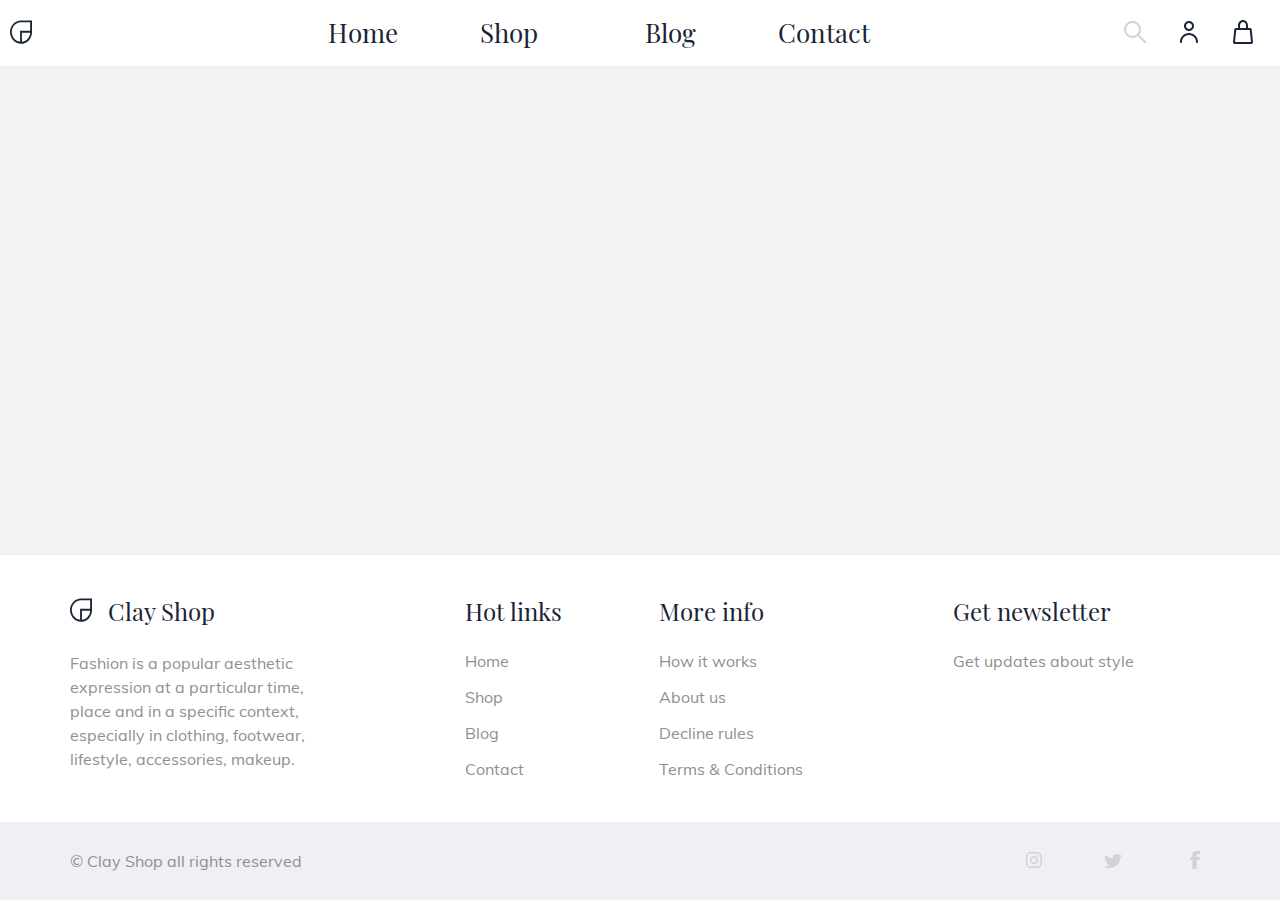
==== commit f808d489: "start" ====
--- a/shop.html
+++ b/shop.html
@@ -7,254 +7,4 @@
 	<!-- <meta name="robots" content="noindex, nofollow"> --> 	<!-- <meta name="viewport" content="width=device-width, initial-scale=1.0, maximum-scale=1.0, user-scalable=0"> --> 	<meta name="viewport" content="width=device-width, initial-scale=1.0">-</head><body>    <div class="wrapper">        <header class="header">-	<div class="header__content">-		<div class="header__top">-			<a href="./index.html" class="header__logo">-				<span class="header__logo-icon">-					<svg width="22" height="24" viewBox="0 0 22 24" fill="none" xmlns="http://www.w3.org/2000/svg">-						<path class="header__logo-svg" fill-rule="evenodd" clip-rule="evenodd"-							d="M11.9167 21.754C16.3711 21.284 19.8875 17.4261 20.1508 12.6397H11.9167V21.754ZM21.9868 12.6397H22V12.0625V0.375L11 0.375001C4.92486 0.375002 -5.31105e-07 5.60767 0 12.0625C5.31105e-07 18.5173 4.92486 23.75 11 23.75C16.893 23.75 21.7036 18.8263 21.9868 12.6397ZM11 2.32292C5.93739 2.32292 1.83333 6.68347 1.83333 12.0625C1.83333 17.1128 5.45112 21.2653 10.0833 21.754V10.6918H20.1667V2.32292H11Z"-							fill="#1B2437" />-					</svg>-				</span>-				<span class="header__logo-text">Clay Shop</span>-			</a>-			<ul class="header__social-list social__list social__list_one">-				<li>-					<a href="https://www.instagram.com/" class="social__item">-						<svg width="25" height="24" viewBox="0 0 25 24" fill="none" xmlns="http://www.w3.org/2000/svg">-							<path class="social__svg" fill-rule="evenodd" clip-rule="evenodd"-								d="M20.8576 8.70406C20.82 7.85391 20.6825 7.26945 20.4856 6.763C20.2824 6.22542 19.9697 5.74412 19.5601 5.34402C19.16 4.93769 18.6754 4.62195 18.144 4.42196C17.6344 4.22502 17.0529 4.08754 16.2027 4.05006C15.346 4.0094 15.074 4 12.9013 4C10.7286 4 10.4566 4.0094 9.60315 4.04688C8.75284 4.08437 8.16827 4.22197 7.66184 4.41878C7.12403 4.62195 6.64265 4.93451 6.24247 5.34402C5.83606 5.74412 5.52038 6.22859 5.32023 6.75994C5.12326 7.26945 4.98575 7.85074 4.94826 8.70088C4.9076 9.55738 4.89819 9.82928 4.89819 12.0016C4.89819 14.1739 4.9076 14.4458 4.94509 15.2991C4.98258 16.1493 5.1202 16.7338 5.31718 17.2402C5.52038 17.7778 5.83606 18.259 6.24247 18.6591C6.64265 19.0655 7.12721 19.3812 7.65867 19.5812C8.16827 19.7782 8.74967 19.9156 9.6001 19.9531C10.4535 19.9907 10.7255 20 12.8983 20C15.071 20 15.3429 19.9907 16.1964 19.9531C17.0468 19.9156 17.6313 19.7782 18.1377 19.5812C19.2132 19.1655 20.0636 18.3154 20.4793 17.2402C20.6762 16.7306 20.8138 16.1493 20.8513 15.2991C20.8888 14.4458 20.8982 14.1739 20.8982 12.0016C20.8982 9.82928 20.895 9.55738 20.8576 8.70406ZM19.4164 15.2366C19.382 16.018 19.2507 16.44 19.1413 16.7213C18.8724 17.4183 18.3191 17.9715 17.6219 18.2404C17.3405 18.3498 16.9155 18.481 16.1369 18.5154C15.2928 18.553 15.0397 18.5622 12.9045 18.5622C10.7692 18.5622 10.5129 18.553 9.67191 18.5154C8.89035 18.481 8.46831 18.3498 8.18695 18.2404C7.84001 18.1122 7.52422 17.909 7.26789 17.6434C7.00216 17.3839 6.79896 17.0713 6.67074 16.7245C6.56131 16.4431 6.43004 16.018 6.39572 15.2398C6.35811 14.3958 6.34883 14.1426 6.34883 12.0078C6.34883 9.87299 6.35811 9.61671 6.39572 8.77597C6.43004 7.99457 6.56131 7.57261 6.67074 7.2913C6.79896 6.94431 7.00216 6.6287 7.27107 6.3723C7.53044 6.10662 7.84307 5.90346 8.19012 5.77538C8.47148 5.66598 8.8967 5.53473 9.67507 5.5003C10.5192 5.46282 10.7724 5.45342 12.9076 5.45342C15.046 5.45342 15.2991 5.46282 16.1401 5.5003C16.9216 5.53473 17.3437 5.66598 17.6251 5.77538C17.972 5.90346 18.2878 6.10662 18.5441 6.3723C18.8099 6.63174 19.0131 6.94431 19.1413 7.2913C19.2507 7.57261 19.382 7.99762 19.4164 8.77597C19.4539 9.61989 19.4633 9.87299 19.4633 12.0078C19.4633 14.1426 19.4539 14.3927 19.4164 15.2366ZM12.8447 8.27744C10.666 8.27744 8.89819 10.0451 8.89819 12.224C8.89819 14.4029 10.666 16.1705 12.8447 16.1705C15.0236 16.1705 16.7912 14.4029 16.7912 12.224C16.7912 10.0451 15.0236 8.27744 12.8447 8.27744ZM12.8447 14.784C11.4312 14.784 10.2847 13.6376 10.2847 12.224C10.2847 10.8104 11.4312 9.66396 12.8447 9.66396C14.2584 9.66396 15.4048 10.8104 15.4048 12.224C15.4048 13.6376 14.2584 14.784 12.8447 14.784ZM16.9473 9.04267C17.4562 9.04267 17.8688 8.63013 17.8688 8.12134C17.8688 7.61242 17.4562 7.2 16.9473 7.2C16.4385 7.2 16.026 7.61242 16.026 8.12134C16.026 8.63013 16.4385 9.04267 16.9473 9.04267Z"-								fill="#D1D1D6" />-						</svg>-					</a>-				</li>-				<li>-					<a href="https://twitter.com/" class="social__item">-						<svg width="24" height="24" viewBox="0 0 24 24" fill="none" xmlns="http://www.w3.org/2000/svg">-							<path class="social__svg"-								d="M21 7.65738C20.3306 7.93846 19.6174 8.12476 18.8737 8.21522C19.6387 7.77799 20.2226 7.09092 20.4971 6.26277C19.7839 6.66984 18.9964 6.95738 18.1571 7.11784C17.4799 6.42754 16.5146 6 15.4616 6C13.4186 6 11.7739 7.58738 11.7739 9.53338C11.7739 9.81338 11.7986 10.0826 11.8594 10.3389C8.7915 10.1957 6.07688 8.78815 4.25325 6.644C3.93487 7.17276 3.74812 7.77799 3.74812 8.42953C3.74812 9.65291 4.40625 10.7374 5.38725 11.3652C4.79437 11.3544 4.21275 11.1897 3.72 10.9301C3.72 10.9409 3.72 10.9549 3.72 10.9689C3.72 12.6855 4.99912 14.1114 6.6765 14.4398C6.37613 14.5184 6.04875 14.5561 5.709 14.5561C5.47275 14.5561 5.23425 14.5432 5.01037 14.4958C5.4885 15.8948 6.84526 16.9232 8.4585 16.9566C7.203 17.8968 5.60887 18.4632 3.88312 18.4632C3.5805 18.4632 3.29025 18.4503 3 18.4148C4.63462 19.4238 6.57188 20 8.661 20C15.4515 20 19.164 14.6154 19.164 9.94799C19.164 9.79184 19.1584 9.64107 19.1505 9.49138C19.8829 8.99384 20.4982 8.37245 21 7.65738Z"-								fill="#D1D1D6" />-						</svg>-					</a>-				</li>-				<li>-					<a href="https://www.facebook.com/" class="social__item">-						<svg width="30" height="24" viewBox="0 0 30 24" fill="none" xmlns="http://www.w3.org/2000/svg">-							<path class="social__svg" fill-rule="evenodd" clip-rule="evenodd"-								d="M16.683 21V11.999H19.5189L19.8947 8.89714H16.683L16.6878 7.34465C16.6878 6.53565 16.7755 6.10217 18.1017 6.10217H19.8746V3H17.0383C13.6315 3 12.4323 4.50471 12.4323 7.03517V8.89749H10.3087V11.9993H12.4323V21H16.683Z"-								fill="#D1D1D6" />-						</svg>-					</a>-				</li>-			</ul>--			<div class="header__search-basket">-				<a href="" class="header__search">-					<svg width="24" height="24" viewBox="0 0 24 24" fill="none" xmlns="http://www.w3.org/2000/svg">-						<circle class="social__svg" cx="9.5" cy="9.5" r="7.5" stroke="#D1D1D6" stroke-width="2" />-						<path class="social__svg" d="M15 15L22 22" stroke="#D1D1D6" stroke-width="2"-							stroke-linecap="round" />-					</svg>-				</a>-				<a href="" class="header__basket">-					<svg class="header__basket-svg" width="24" height="24" viewBox="0 0 24 24" fill="none"-						xmlns="http://www.w3.org/2000/svg">-						<path fill-rule="evenodd" clip-rule="evenodd"-							d="M16.9959 5.2216C16.889 2.33823 14.7166 0 12 0C9.21371 0 7 2.45968 7 5.44444V8H5.11324C4.15956 8 3.36171 8.69484 3.26943 9.60575L2.00869 22.0502C2.0029 22.1074 2 22.1648 2 22.2222C2 23.2041 2.82939 24 3.8525 24H20.1474C20.2072 24 20.267 23.9972 20.3266 23.9917C21.3449 23.8966 22.0902 23.0274 21.9912 22.0502L20.7304 9.60575C20.6382 8.69484 19.8403 8 18.8866 8H17V5.44444L16.9959 5.2216ZM15 8V5.44444C15 3.52001 13.632 2 12 2C10.4243 2 9.09466 3.41699 9.00483 5.24685L9 5.44444V8H15ZM20 22L18.7621 10H5.23792L4 22H20Z"-							fill="#1B2437" />-					</svg>-				</a>-				<div class="menu__icon icon-menu">-					<span></span>-					<span></span>-					<span></span>-				</div>-			</div>-		</div>-		<div class="header__bottom">-			<div class="header__menu menu">-				<nav class="menu__body">-					<ul class="menu__list">-						<li><a href="" class="menu__link menu__link_m  menu__link_a">Home</a></li>-						<li class="spollers  header__spoller spoller">-							<a href="./shop.html" class="menu__link spoller__title menu__link_m">Shop</a>-							<ul class="spoller__list">-								<li><a href="" class="menu__link spoller__link">List item one</a></li>-								<li><a href="" class="menu__link spoller__link">List item two</a></li>-								<li><a href="" class="menu__link spoller__link">List item one</a></li>-								<li><a href="" class="menu__link spoller__link">List item two</a></li>-								<li><a href="" class="menu__link spoller__link">List item one</a></li>-								<li><a href="" class="menu__link spoller__link">List item two</a></li>-							</ul>-						</li>-						<li><a href="" class="menu__link menu__link_m">Blog</a></li>-						<li><a href="" class="menu__link menu__link_m">Contact</a></li>-						<li class="social__wrap_two">-							<ul class="header__social-list social__list social__list_two">-								<li>-									<a href="https://www.instagram.com/" class="social__item">-										<svg width="25" height="24" viewBox="0 0 25 24" fill="none"-											xmlns="http://www.w3.org/2000/svg">-											<path class="social__svg" fill-rule="evenodd" clip-rule="evenodd"-												d="M20.8576 8.70406C20.82 7.85391 20.6825 7.26945 20.4856 6.763C20.2824 6.22542 19.9697 5.74412 19.5601 5.34402C19.16 4.93769 18.6754 4.62195 18.144 4.42196C17.6344 4.22502 17.0529 4.08754 16.2027 4.05006C15.346 4.0094 15.074 4 12.9013 4C10.7286 4 10.4566 4.0094 9.60315 4.04688C8.75284 4.08437 8.16827 4.22197 7.66184 4.41878C7.12403 4.62195 6.64265 4.93451 6.24247 5.34402C5.83606 5.74412 5.52038 6.22859 5.32023 6.75994C5.12326 7.26945 4.98575 7.85074 4.94826 8.70088C4.9076 9.55738 4.89819 9.82928 4.89819 12.0016C4.89819 14.1739 4.9076 14.4458 4.94509 15.2991C4.98258 16.1493 5.1202 16.7338 5.31718 17.2402C5.52038 17.7778 5.83606 18.259 6.24247 18.6591C6.64265 19.0655 7.12721 19.3812 7.65867 19.5812C8.16827 19.7782 8.74967 19.9156 9.6001 19.9531C10.4535 19.9907 10.7255 20 12.8983 20C15.071 20 15.3429 19.9907 16.1964 19.9531C17.0468 19.9156 17.6313 19.7782 18.1377 19.5812C19.2132 19.1655 20.0636 18.3154 20.4793 17.2402C20.6762 16.7306 20.8138 16.1493 20.8513 15.2991C20.8888 14.4458 20.8982 14.1739 20.8982 12.0016C20.8982 9.82928 20.895 9.55738 20.8576 8.70406ZM19.4164 15.2366C19.382 16.018 19.2507 16.44 19.1413 16.7213C18.8724 17.4183 18.3191 17.9715 17.6219 18.2404C17.3405 18.3498 16.9155 18.481 16.1369 18.5154C15.2928 18.553 15.0397 18.5622 12.9045 18.5622C10.7692 18.5622 10.5129 18.553 9.67191 18.5154C8.89035 18.481 8.46831 18.3498 8.18695 18.2404C7.84001 18.1122 7.52422 17.909 7.26789 17.6434C7.00216 17.3839 6.79896 17.0713 6.67074 16.7245C6.56131 16.4431 6.43004 16.018 6.39572 15.2398C6.35811 14.3958 6.34883 14.1426 6.34883 12.0078C6.34883 9.87299 6.35811 9.61671 6.39572 8.77597C6.43004 7.99457 6.56131 7.57261 6.67074 7.2913C6.79896 6.94431 7.00216 6.6287 7.27107 6.3723C7.53044 6.10662 7.84307 5.90346 8.19012 5.77538C8.47148 5.66598 8.8967 5.53473 9.67507 5.5003C10.5192 5.46282 10.7724 5.45342 12.9076 5.45342C15.046 5.45342 15.2991 5.46282 16.1401 5.5003C16.9216 5.53473 17.3437 5.66598 17.6251 5.77538C17.972 5.90346 18.2878 6.10662 18.5441 6.3723C18.8099 6.63174 19.0131 6.94431 19.1413 7.2913C19.2507 7.57261 19.382 7.99762 19.4164 8.77597C19.4539 9.61989 19.4633 9.87299 19.4633 12.0078C19.4633 14.1426 19.4539 14.3927 19.4164 15.2366ZM12.8447 8.27744C10.666 8.27744 8.89819 10.0451 8.89819 12.224C8.89819 14.4029 10.666 16.1705 12.8447 16.1705C15.0236 16.1705 16.7912 14.4029 16.7912 12.224C16.7912 10.0451 15.0236 8.27744 12.8447 8.27744ZM12.8447 14.784C11.4312 14.784 10.2847 13.6376 10.2847 12.224C10.2847 10.8104 11.4312 9.66396 12.8447 9.66396C14.2584 9.66396 15.4048 10.8104 15.4048 12.224C15.4048 13.6376 14.2584 14.784 12.8447 14.784ZM16.9473 9.04267C17.4562 9.04267 17.8688 8.63013 17.8688 8.12134C17.8688 7.61242 17.4562 7.2 16.9473 7.2C16.4385 7.2 16.026 7.61242 16.026 8.12134C16.026 8.63013 16.4385 9.04267 16.9473 9.04267Z"-												fill="#D1D1D6" />-										</svg>-									</a>-								</li>-								<li>-									<a href="https://twitter.com/" class="social__item">-										<svg width="24" height="24" viewBox="0 0 24 24" fill="none"-											xmlns="http://www.w3.org/2000/svg">-											<path class="social__svg"-												d="M21 7.65738C20.3306 7.93846 19.6174 8.12476 18.8737 8.21522C19.6387 7.77799 20.2226 7.09092 20.4971 6.26277C19.7839 6.66984 18.9964 6.95738 18.1571 7.11784C17.4799 6.42754 16.5146 6 15.4616 6C13.4186 6 11.7739 7.58738 11.7739 9.53338C11.7739 9.81338 11.7986 10.0826 11.8594 10.3389C8.7915 10.1957 6.07688 8.78815 4.25325 6.644C3.93487 7.17276 3.74812 7.77799 3.74812 8.42953C3.74812 9.65291 4.40625 10.7374 5.38725 11.3652C4.79437 11.3544 4.21275 11.1897 3.72 10.9301C3.72 10.9409 3.72 10.9549 3.72 10.9689C3.72 12.6855 4.99912 14.1114 6.6765 14.4398C6.37613 14.5184 6.04875 14.5561 5.709 14.5561C5.47275 14.5561 5.23425 14.5432 5.01037 14.4958C5.4885 15.8948 6.84526 16.9232 8.4585 16.9566C7.203 17.8968 5.60887 18.4632 3.88312 18.4632C3.5805 18.4632 3.29025 18.4503 3 18.4148C4.63462 19.4238 6.57188 20 8.661 20C15.4515 20 19.164 14.6154 19.164 9.94799C19.164 9.79184 19.1584 9.64107 19.1505 9.49138C19.8829 8.99384 20.4982 8.37245 21 7.65738Z"-												fill="#D1D1D6" />-										</svg>-									</a>-								</li>-								<li>-									<a href="https://www.facebook.com/" class="social__item">-										<svg width="30" height="24" viewBox="0 0 30 24" fill="none"-											xmlns="http://www.w3.org/2000/svg">-											<path class="social__svg" fill-rule="evenodd" clip-rule="evenodd"-												d="M16.683 21V11.999H19.5189L19.8947 8.89714H16.683L16.6878 7.34465C16.6878 6.53565 16.7755 6.10217 18.1017 6.10217H19.8746V3H17.0383C13.6315 3 12.4323 4.50471 12.4323 7.03517V8.89749H10.3087V11.9993H12.4323V21H16.683Z"-												fill="#D1D1D6" />-										</svg>-									</a>-								</li>-							</ul>-						</li>-					</ul>-				</nav>-			</div>-		</div>-	</div>-</header>        <main class="page"></main>        <footer class="footer">-	<div class="footer__content">-		<div class="footer__top">-			<nav class="menu__body">-				<ul class="menu__list">-					<li><a href="./index.html" class="menu__link">Home</a></li>-					<li><a href="" class="menu__link">Shop</a></li>-					<li><a href="" class="menu__link">Blog</a></li>-					<li><a href="" class="menu__link">Contact</a></li>-				</ul>-			</nav>-		</div>-		<div class="footer__middle middle">-			<div class="_container">-				<div class="middle__row">-					<div class="middle__item-about">-						<a href="./index.html" class="header__logo">-							<span class="header__logo-icon">-								<svg width="22" height="24" viewBox="0 0 22 24" fill="none"-									xmlns="http://www.w3.org/2000/svg">-									<path class="header__logo-svg" fill-rule="evenodd" clip-rule="evenodd"-										d="M11.9167 21.754C16.3711 21.284 19.8875 17.4261 20.1508 12.6397H11.9167V21.754ZM21.9868 12.6397H22V12.0625V0.375L11 0.375001C4.92486 0.375002 -5.31105e-07 5.60767 0 12.0625C5.31105e-07 18.5173 4.92486 23.75 11 23.75C16.893 23.75 21.7036 18.8263 21.9868 12.6397ZM11 2.32292C5.93739 2.32292 1.83333 6.68347 1.83333 12.0625C1.83333 17.1128 5.45112 21.2653 10.0833 21.754V10.6918H20.1667V2.32292H11Z"-										fill="#1B2437" />-								</svg>-							</span>-							<span class="header__logo-text">Clay Shop</span>-						</a>-						<div class="middle__text">-							Fashion is a popular-							aesthetic expression at a particular time, place and in a specific context, especially in-							clothing, footwear, lifestyle,-							accessories, makeup.-						</div>-					</div>-					<div class="middle__item-list">-						<div class="middle__title">Hot links</div>-						<ul class="middle__list">-							<li><a href="" class="middle__link">Home</a></li>-							<li><a href="./shop.html" class="middle__link">Shop</a></li>-							<li><a href="" class="middle__link">Blog</a></li>-							<li><a href="" class="middle__link">Contact</a></li>-						</ul>-					</div>-					<div class="middle__item-list">-						<div class="middle__title">More info</div>-						<ul class="middle__list">-							<li><a href="" class="middle__link">How it works</a></li>-							<li><a href="" class="middle__link">About us</a></li>-							<li><a href="" class="middle__link">Decline rules</a></li>-							<li><a href="" class="middle__link">Terms & Conditions</a></li>-						</ul>-					</div>-					<div class="middle__item-list">-						<div class="middle__title">Customer care</div>-						<ul class="middle__list">-							<li><a href="" class="middle__link">FAQ</a></li>-							<li><a href="" class="middle__link">Terms of use</a></li>-							<li><a href="" class="middle__link">Privacy Policy</a></li>-						</ul>-					</div>-				</div>-			</div>-		</div>-		<div class="footer__bottom bottom">-			<div class="_container">-				<div class="bottom__row">-					<div class="bottom__license">© Clay Shop all rights reserved</div>-					<ul class="bottom__social social__list">-						<li>-							<a href="https://www.instagram.com/" class="social__item">-								<svg width="25" height="24" viewBox="0 0 25 24" fill="none"-									xmlns="http://www.w3.org/2000/svg">-									<path class="social__svg_f" fill-rule="evenodd" clip-rule="evenodd"-										d="M20.8576 8.70406C20.82 7.85391 20.6825 7.26945 20.4856 6.763C20.2824 6.22542 19.9697 5.74412 19.5601 5.34402C19.16 4.93769 18.6754 4.62195 18.144 4.42196C17.6344 4.22502 17.0529 4.08754 16.2027 4.05006C15.346 4.0094 15.074 4 12.9013 4C10.7286 4 10.4566 4.0094 9.60315 4.04688C8.75284 4.08437 8.16827 4.22197 7.66184 4.41878C7.12403 4.62195 6.64265 4.93451 6.24247 5.34402C5.83606 5.74412 5.52038 6.22859 5.32023 6.75994C5.12326 7.26945 4.98575 7.85074 4.94826 8.70088C4.9076 9.55738 4.89819 9.82928 4.89819 12.0016C4.89819 14.1739 4.9076 14.4458 4.94509 15.2991C4.98258 16.1493 5.1202 16.7338 5.31718 17.2402C5.52038 17.7778 5.83606 18.259 6.24247 18.6591C6.64265 19.0655 7.12721 19.3812 7.65867 19.5812C8.16827 19.7782 8.74967 19.9156 9.6001 19.9531C10.4535 19.9907 10.7255 20 12.8983 20C15.071 20 15.3429 19.9907 16.1964 19.9531C17.0468 19.9156 17.6313 19.7782 18.1377 19.5812C19.2132 19.1655 20.0636 18.3154 20.4793 17.2402C20.6762 16.7306 20.8138 16.1493 20.8513 15.2991C20.8888 14.4458 20.8982 14.1739 20.8982 12.0016C20.8982 9.82928 20.895 9.55738 20.8576 8.70406ZM19.4164 15.2366C19.382 16.018 19.2507 16.44 19.1413 16.7213C18.8724 17.4183 18.3191 17.9715 17.6219 18.2404C17.3405 18.3498 16.9155 18.481 16.1369 18.5154C15.2928 18.553 15.0397 18.5622 12.9045 18.5622C10.7692 18.5622 10.5129 18.553 9.67191 18.5154C8.89035 18.481 8.46831 18.3498 8.18695 18.2404C7.84001 18.1122 7.52422 17.909 7.26789 17.6434C7.00216 17.3839 6.79896 17.0713 6.67074 16.7245C6.56131 16.4431 6.43004 16.018 6.39572 15.2398C6.35811 14.3958 6.34883 14.1426 6.34883 12.0078C6.34883 9.87299 6.35811 9.61671 6.39572 8.77597C6.43004 7.99457 6.56131 7.57261 6.67074 7.2913C6.79896 6.94431 7.00216 6.6287 7.27107 6.3723C7.53044 6.10662 7.84307 5.90346 8.19012 5.77538C8.47148 5.66598 8.8967 5.53473 9.67507 5.5003C10.5192 5.46282 10.7724 5.45342 12.9076 5.45342C15.046 5.45342 15.2991 5.46282 16.1401 5.5003C16.9216 5.53473 17.3437 5.66598 17.6251 5.77538C17.972 5.90346 18.2878 6.10662 18.5441 6.3723C18.8099 6.63174 19.0131 6.94431 19.1413 7.2913C19.2507 7.57261 19.382 7.99762 19.4164 8.77597C19.4539 9.61989 19.4633 9.87299 19.4633 12.0078C19.4633 14.1426 19.4539 14.3927 19.4164 15.2366ZM12.8447 8.27744C10.666 8.27744 8.89819 10.0451 8.89819 12.224C8.89819 14.4029 10.666 16.1705 12.8447 16.1705C15.0236 16.1705 16.7912 14.4029 16.7912 12.224C16.7912 10.0451 15.0236 8.27744 12.8447 8.27744ZM12.8447 14.784C11.4312 14.784 10.2847 13.6376 10.2847 12.224C10.2847 10.8104 11.4312 9.66396 12.8447 9.66396C14.2584 9.66396 15.4048 10.8104 15.4048 12.224C15.4048 13.6376 14.2584 14.784 12.8447 14.784ZM16.9473 9.04267C17.4562 9.04267 17.8688 8.63013 17.8688 8.12134C17.8688 7.61242 17.4562 7.2 16.9473 7.2C16.4385 7.2 16.026 7.61242 16.026 8.12134C16.026 8.63013 16.4385 9.04267 16.9473 9.04267Z"-										fill="#D1D1D6" />-								</svg>-							</a>-						</li>-						<li>-							<a href="https://twitter.com/" class="social__item">-								<svg width="24" height="24" viewBox="0 0 24 24" fill="none"-									xmlns="http://www.w3.org/2000/svg">-									<path class="social__svg_f"-										d="M21 7.65738C20.3306 7.93846 19.6174 8.12476 18.8737 8.21522C19.6387 7.77799 20.2226 7.09092 20.4971 6.26277C19.7839 6.66984 18.9964 6.95738 18.1571 7.11784C17.4799 6.42754 16.5146 6 15.4616 6C13.4186 6 11.7739 7.58738 11.7739 9.53338C11.7739 9.81338 11.7986 10.0826 11.8594 10.3389C8.7915 10.1957 6.07688 8.78815 4.25325 6.644C3.93487 7.17276 3.74812 7.77799 3.74812 8.42953C3.74812 9.65291 4.40625 10.7374 5.38725 11.3652C4.79437 11.3544 4.21275 11.1897 3.72 10.9301C3.72 10.9409 3.72 10.9549 3.72 10.9689C3.72 12.6855 4.99912 14.1114 6.6765 14.4398C6.37613 14.5184 6.04875 14.5561 5.709 14.5561C5.47275 14.5561 5.23425 14.5432 5.01037 14.4958C5.4885 15.8948 6.84526 16.9232 8.4585 16.9566C7.203 17.8968 5.60887 18.4632 3.88312 18.4632C3.5805 18.4632 3.29025 18.4503 3 18.4148C4.63462 19.4238 6.57188 20 8.661 20C15.4515 20 19.164 14.6154 19.164 9.94799C19.164 9.79184 19.1584 9.64107 19.1505 9.49138C19.8829 8.99384 20.4982 8.37245 21 7.65738Z"-										fill="#D1D1D6" />-								</svg>-							</a>-						</li>-						<li>-							<a href="https://www.facebook.com/" class="social__item">-								<svg width="30" height="24" viewBox="0 0 30 24" fill="none"-									xmlns="http://www.w3.org/2000/svg">-									<path class="social__svg_f" fill-rule="evenodd" clip-rule="evenodd"-										d="M16.683 21V11.999H19.5189L19.8947 8.89714H16.683L16.6878 7.34465C16.6878 6.53565 16.7755 6.10217 18.1017 6.10217H19.8746V3H17.0383C13.6315 3 12.4323 4.50471 12.4323 7.03517V8.89749H10.3087V11.9993H12.4323V21H16.683Z"-										fill="#D1D1D6" />-								</svg>-							</a>-						</li>-					</ul>-				</div>-			</div>-		</div>-	</div>-</footer>    </div>    <div class="popup popup_popup">-	<div class="popup__content">-		<div class="popup__body">-			<div class="popup__close"></div>-		</div>-	</div>-</div>-<div class="popup popup_massagename-message">-	<div class="popup__content">-		<div class="popup__body">-			<div class="popup__close"></div>-		</div>-	</div>-</div>-<div class="popup popup_video">-	<div class="popup__content">-		<div class="popup__body">-			<div class="popup__close popup__close_video"></div>-			<div class="popup__video _video"></div>-		</div>-	</div>-</div>-    <script src="https://code.jquery.com/jquery-3.3.1.min.js"></script>-<script src="js/vendors.min.js"></script>-<script src="js/app.min.js"></script></body></html>+</head><body>    <div class="wrapper">        <header class="header">            <div class="header__content">                <div class="header__top shop-header__top">                    <a href="./index.html" class="header__logo">                        <span class="header__logo-icon">                            <svg width="22" height="24" viewBox="0 0 22 24" fill="none"                                xmlns="http://www.w3.org/2000/svg">                                <path class="header__logo-svg" fill-rule="evenodd" clip-rule="evenodd"                                    d="M11.9167 21.754C16.3711 21.284 19.8875 17.4261 20.1508 12.6397H11.9167V21.754ZM21.9868 12.6397H22V12.0625V0.375L11 0.375001C4.92486 0.375002 -5.31105e-07 5.60767 0 12.0625C5.31105e-07 18.5173 4.92486 23.75 11 23.75C16.893 23.75 21.7036 18.8263 21.9868 12.6397ZM11 2.32292C5.93739 2.32292 1.83333 6.68347 1.83333 12.0625C1.83333 17.1128 5.45112 21.2653 10.0833 21.754V10.6918H20.1667V2.32292H11Z"                                    fill="#1B2437" />                            </svg>                        </span>                    </a>                    <div class="header__menu menu shop-header__menu">                        <nav class="menu__body">                            <ul class="menu__list">                                <li><a href="./index.html" class="menu__link menu__link_m  menu__link_a">Home</a></li>                                <li><a href="./shop.html" class="menu__link spoller__title menu__link_m">Shop</a></li>                                <li><a href="" class="menu__link menu__link_m">Blog</a></li>                                <li><a href="" class="menu__link menu__link_m">Contact</a></li>                                <li class="social__wrap_two">                                    <ul class="header__social-list social__list social__list_two">                                        <li>                                            <a href="https://www.instagram.com/" class="social__item">                                                <svg width="25" height="24" viewBox="0 0 25 24" fill="none"                                                    xmlns="http://www.w3.org/2000/svg">                                                    <path class="social__svg" fill-rule="evenodd" clip-rule="evenodd"                                                        d="M20.8576 8.70406C20.82 7.85391 20.6825 7.26945 20.4856 6.763C20.2824 6.22542 19.9697 5.74412 19.5601 5.34402C19.16 4.93769 18.6754 4.62195 18.144 4.42196C17.6344 4.22502 17.0529 4.08754 16.2027 4.05006C15.346 4.0094 15.074 4 12.9013 4C10.7286 4 10.4566 4.0094 9.60315 4.04688C8.75284 4.08437 8.16827 4.22197 7.66184 4.41878C7.12403 4.62195 6.64265 4.93451 6.24247 5.34402C5.83606 5.74412 5.52038 6.22859 5.32023 6.75994C5.12326 7.26945 4.98575 7.85074 4.94826 8.70088C4.9076 9.55738 4.89819 9.82928 4.89819 12.0016C4.89819 14.1739 4.9076 14.4458 4.94509 15.2991C4.98258 16.1493 5.1202 16.7338 5.31718 17.2402C5.52038 17.7778 5.83606 18.259 6.24247 18.6591C6.64265 19.0655 7.12721 19.3812 7.65867 19.5812C8.16827 19.7782 8.74967 19.9156 9.6001 19.9531C10.4535 19.9907 10.7255 20 12.8983 20C15.071 20 15.3429 19.9907 16.1964 19.9531C17.0468 19.9156 17.6313 19.7782 18.1377 19.5812C19.2132 19.1655 20.0636 18.3154 20.4793 17.2402C20.6762 16.7306 20.8138 16.1493 20.8513 15.2991C20.8888 14.4458 20.8982 14.1739 20.8982 12.0016C20.8982 9.82928 20.895 9.55738 20.8576 8.70406ZM19.4164 15.2366C19.382 16.018 19.2507 16.44 19.1413 16.7213C18.8724 17.4183 18.3191 17.9715 17.6219 18.2404C17.3405 18.3498 16.9155 18.481 16.1369 18.5154C15.2928 18.553 15.0397 18.5622 12.9045 18.5622C10.7692 18.5622 10.5129 18.553 9.67191 18.5154C8.89035 18.481 8.46831 18.3498 8.18695 18.2404C7.84001 18.1122 7.52422 17.909 7.26789 17.6434C7.00216 17.3839 6.79896 17.0713 6.67074 16.7245C6.56131 16.4431 6.43004 16.018 6.39572 15.2398C6.35811 14.3958 6.34883 14.1426 6.34883 12.0078C6.34883 9.87299 6.35811 9.61671 6.39572 8.77597C6.43004 7.99457 6.56131 7.57261 6.67074 7.2913C6.79896 6.94431 7.00216 6.6287 7.27107 6.3723C7.53044 6.10662 7.84307 5.90346 8.19012 5.77538C8.47148 5.66598 8.8967 5.53473 9.67507 5.5003C10.5192 5.46282 10.7724 5.45342 12.9076 5.45342C15.046 5.45342 15.2991 5.46282 16.1401 5.5003C16.9216 5.53473 17.3437 5.66598 17.6251 5.77538C17.972 5.90346 18.2878 6.10662 18.5441 6.3723C18.8099 6.63174 19.0131 6.94431 19.1413 7.2913C19.2507 7.57261 19.382 7.99762 19.4164 8.77597C19.4539 9.61989 19.4633 9.87299 19.4633 12.0078C19.4633 14.1426 19.4539 14.3927 19.4164 15.2366ZM12.8447 8.27744C10.666 8.27744 8.89819 10.0451 8.89819 12.224C8.89819 14.4029 10.666 16.1705 12.8447 16.1705C15.0236 16.1705 16.7912 14.4029 16.7912 12.224C16.7912 10.0451 15.0236 8.27744 12.8447 8.27744ZM12.8447 14.784C11.4312 14.784 10.2847 13.6376 10.2847 12.224C10.2847 10.8104 11.4312 9.66396 12.8447 9.66396C14.2584 9.66396 15.4048 10.8104 15.4048 12.224C15.4048 13.6376 14.2584 14.784 12.8447 14.784ZM16.9473 9.04267C17.4562 9.04267 17.8688 8.63013 17.8688 8.12134C17.8688 7.61242 17.4562 7.2 16.9473 7.2C16.4385 7.2 16.026 7.61242 16.026 8.12134C16.026 8.63013 16.4385 9.04267 16.9473 9.04267Z"                                                        fill="#D1D1D6" />                                                </svg>                                            </a>                                        </li>                                        <li>                                            <a href="https://twitter.com/" class="social__item">                                                <svg width="24" height="24" viewBox="0 0 24 24" fill="none"                                                    xmlns="http://www.w3.org/2000/svg">                                                    <path class="social__svg"                                                        d="M21 7.65738C20.3306 7.93846 19.6174 8.12476 18.8737 8.21522C19.6387 7.77799 20.2226 7.09092 20.4971 6.26277C19.7839 6.66984 18.9964 6.95738 18.1571 7.11784C17.4799 6.42754 16.5146 6 15.4616 6C13.4186 6 11.7739 7.58738 11.7739 9.53338C11.7739 9.81338 11.7986 10.0826 11.8594 10.3389C8.7915 10.1957 6.07688 8.78815 4.25325 6.644C3.93487 7.17276 3.74812 7.77799 3.74812 8.42953C3.74812 9.65291 4.40625 10.7374 5.38725 11.3652C4.79437 11.3544 4.21275 11.1897 3.72 10.9301C3.72 10.9409 3.72 10.9549 3.72 10.9689C3.72 12.6855 4.99912 14.1114 6.6765 14.4398C6.37613 14.5184 6.04875 14.5561 5.709 14.5561C5.47275 14.5561 5.23425 14.5432 5.01037 14.4958C5.4885 15.8948 6.84526 16.9232 8.4585 16.9566C7.203 17.8968 5.60887 18.4632 3.88312 18.4632C3.5805 18.4632 3.29025 18.4503 3 18.4148C4.63462 19.4238 6.57188 20 8.661 20C15.4515 20 19.164 14.6154 19.164 9.94799C19.164 9.79184 19.1584 9.64107 19.1505 9.49138C19.8829 8.99384 20.4982 8.37245 21 7.65738Z"                                                        fill="#D1D1D6" />                                                </svg>                                            </a>                                        </li>                                        <li>                                            <a href="https://www.facebook.com/" class="social__item">                                                <svg width="30" height="24" viewBox="0 0 30 24" fill="none"                                                    xmlns="http://www.w3.org/2000/svg">                                                    <path class="social__svg" fill-rule="evenodd" clip-rule="evenodd"                                                        d="M16.683 21V11.999H19.5189L19.8947 8.89714H16.683L16.6878 7.34465C16.6878 6.53565 16.7755 6.10217 18.1017 6.10217H19.8746V3H17.0383C13.6315 3 12.4323 4.50471 12.4323 7.03517V8.89749H10.3087V11.9993H12.4323V21H16.683Z"                                                        fill="#D1D1D6" />                                                </svg>                                            </a>                                        </li>                                    </ul>                                </li>                            </ul>                        </nav>                    </div>                    <div class="header__search-basket">                        <a href="" class="header__search">                            <svg width="24" height="24" viewBox="0 0 24 24" fill="none"                                xmlns="http://www.w3.org/2000/svg">                                <circle class="social__svg" cx="9.5" cy="9.5" r="7.5" stroke="#D1D1D6"                                    stroke-width="2" />                                <path class="social__svg" d="M15 15L22 22" stroke="#D1D1D6" stroke-width="2"                                    stroke-linecap="round" />                            </svg>                        </a>                        <a href="" class="header__user">                            <svg width="24" height="24" viewBox="0 0 24 24" fill="none"                                xmlns="http://www.w3.org/2000/svg">                                <path class="social__svg" fill-rule="evenodd" clip-rule="evenodd"                                    d="M12 1C9.23858 1 7 3.23858 7 6C7 8.76142 9.23858 11 12 11C14.7614 11 17 8.76142 17 6C17 3.23858 14.7614 1 12 1ZM12 3C13.6569 3 15 4.34315 15 6C15 7.65685 13.6569 9 12 9C10.3431 9 9 7.65685 9 6C9 4.34315 10.3431 3 12 3ZM21 22C21 17.0294 16.9706 13 12 13C7.02944 13 3 17.0294 3 22C3 22.5523 3.44772 23 4 23C4.55228 23 5 22.5523 5 22C5 18.134 8.13401 15 12 15C15.866 15 19 18.134 19 22C19 22.5523 19.4477 23 20 23C20.5523 23 21 22.5523 21 22Z"                                    fill="#1B2437" />                            </svg>                        </a>                        <a href="" class="header__basket">                            <svg class="header__basket-svg" width="24" height="24" viewBox="0 0 24 24" fill="none"                                xmlns="http://www.w3.org/2000/svg">                                <path fill-rule="evenodd" clip-rule="evenodd"                                    d="M16.9959 5.2216C16.889 2.33823 14.7166 0 12 0C9.21371 0 7 2.45968 7 5.44444V8H5.11324C4.15956 8 3.36171 8.69484 3.26943 9.60575L2.00869 22.0502C2.0029 22.1074 2 22.1648 2 22.2222C2 23.2041 2.82939 24 3.8525 24H20.1474C20.2072 24 20.267 23.9972 20.3266 23.9917C21.3449 23.8966 22.0902 23.0274 21.9912 22.0502L20.7304 9.60575C20.6382 8.69484 19.8403 8 18.8866 8H17V5.44444L16.9959 5.2216ZM15 8V5.44444C15 3.52001 13.632 2 12 2C10.4243 2 9.09466 3.41699 9.00483 5.24685L9 5.44444V8H15ZM20 22L18.7621 10H5.23792L4 22H20Z"                                    fill="#1B2437" />                            </svg>                        </a>                        <div class="menu__icon icon-menu">                            <span></span>                            <span></span>                            <span></span>                        </div>                    </div>                </div>            </div>        </header>        <main class="page"></main>        <footer class="footer">            <div class="footer__content">                <div class="footer__middle middle">                    <div class="_container">                        <div class="middle__row">                            <div class="middle__item-about">                                <a href="./index.html" class="header__logo">                                    <span class="header__logo-icon">                                        <svg width="22" height="24" viewBox="0 0 22 24" fill="none"                                            xmlns="http://www.w3.org/2000/svg">                                            <path class="header__logo-svg" fill-rule="evenodd" clip-rule="evenodd"                                                d="M11.9167 21.754C16.3711 21.284 19.8875 17.4261 20.1508 12.6397H11.9167V21.754ZM21.9868 12.6397H22V12.0625V0.375L11 0.375001C4.92486 0.375002 -5.31105e-07 5.60767 0 12.0625C5.31105e-07 18.5173 4.92486 23.75 11 23.75C16.893 23.75 21.7036 18.8263 21.9868 12.6397ZM11 2.32292C5.93739 2.32292 1.83333 6.68347 1.83333 12.0625C1.83333 17.1128 5.45112 21.2653 10.0833 21.754V10.6918H20.1667V2.32292H11Z"                                                fill="#1B2437" />                                        </svg>                                    </span>                                    <span class="header__logo-text">Clay Shop</span>                                </a>                                <div class="middle__text">                                    Fashion is a popular                                    aesthetic expression at a particular time, place and in a specific context,                                    especially in                                    clothing, footwear, lifestyle,                                    accessories, makeup.                                </div>                            </div>                            <div class="middle__item-list">                                <div class="middle__title">Hot links</div>                                <ul class="middle__list">                                    <li><a href="" class="middle__link">Home</a></li>                                    <li><a href="./shop.html" class="middle__link">Shop</a></li>                                    <li><a href="" class="middle__link">Blog</a></li>                                    <li><a href="" class="middle__link">Contact</a></li>                                </ul>                            </div>                            <div class="middle__item-list">                                <div class="middle__title">More info</div>                                <ul class="middle__list">                                    <li><a href="" class="middle__link">How it works</a></li>                                    <li><a href="" class="middle__link">About us</a></li>                                    <li><a href="" class="middle__link">Decline rules</a></li>                                    <li><a href="" class="middle__link">Terms & Conditions</a></li>                                </ul>                            </div>                            <div class="middle__item-list">                                <div class="middle__title">Get newsletter</div>                                <ul class="middle__list">                                    <li><a href="" class="middle__link">Get updates about style</a></li>                                    <li>                                        <form action="GET" class="shop-footer__form">                                            <input type="email" class="shop-footer__input">                                        </form>                                    </li>                                </ul>                            </div>                        </div>                    </div>                </div>                <div class="footer__bottom bottom">                    <div class="_container">                        <div class="bottom__row">                            <div class="bottom__license">© Clay Shop all rights reserved</div>                            <ul class="bottom__social social__list">                                <li>                                    <a href="https://www.instagram.com/" class="social__item">                                        <svg width="25" height="24" viewBox="0 0 25 24" fill="none"                                            xmlns="http://www.w3.org/2000/svg">                                            <path class="social__svg_f" fill-rule="evenodd" clip-rule="evenodd"                                                d="M20.8576 8.70406C20.82 7.85391 20.6825 7.26945 20.4856 6.763C20.2824 6.22542 19.9697 5.74412 19.5601 5.34402C19.16 4.93769 18.6754 4.62195 18.144 4.42196C17.6344 4.22502 17.0529 4.08754 16.2027 4.05006C15.346 4.0094 15.074 4 12.9013 4C10.7286 4 10.4566 4.0094 9.60315 4.04688C8.75284 4.08437 8.16827 4.22197 7.66184 4.41878C7.12403 4.62195 6.64265 4.93451 6.24247 5.34402C5.83606 5.74412 5.52038 6.22859 5.32023 6.75994C5.12326 7.26945 4.98575 7.85074 4.94826 8.70088C4.9076 9.55738 4.89819 9.82928 4.89819 12.0016C4.89819 14.1739 4.9076 14.4458 4.94509 15.2991C4.98258 16.1493 5.1202 16.7338 5.31718 17.2402C5.52038 17.7778 5.83606 18.259 6.24247 18.6591C6.64265 19.0655 7.12721 19.3812 7.65867 19.5812C8.16827 19.7782 8.74967 19.9156 9.6001 19.9531C10.4535 19.9907 10.7255 20 12.8983 20C15.071 20 15.3429 19.9907 16.1964 19.9531C17.0468 19.9156 17.6313 19.7782 18.1377 19.5812C19.2132 19.1655 20.0636 18.3154 20.4793 17.2402C20.6762 16.7306 20.8138 16.1493 20.8513 15.2991C20.8888 14.4458 20.8982 14.1739 20.8982 12.0016C20.8982 9.82928 20.895 9.55738 20.8576 8.70406ZM19.4164 15.2366C19.382 16.018 19.2507 16.44 19.1413 16.7213C18.8724 17.4183 18.3191 17.9715 17.6219 18.2404C17.3405 18.3498 16.9155 18.481 16.1369 18.5154C15.2928 18.553 15.0397 18.5622 12.9045 18.5622C10.7692 18.5622 10.5129 18.553 9.67191 18.5154C8.89035 18.481 8.46831 18.3498 8.18695 18.2404C7.84001 18.1122 7.52422 17.909 7.26789 17.6434C7.00216 17.3839 6.79896 17.0713 6.67074 16.7245C6.56131 16.4431 6.43004 16.018 6.39572 15.2398C6.35811 14.3958 6.34883 14.1426 6.34883 12.0078C6.34883 9.87299 6.35811 9.61671 6.39572 8.77597C6.43004 7.99457 6.56131 7.57261 6.67074 7.2913C6.79896 6.94431 7.00216 6.6287 7.27107 6.3723C7.53044 6.10662 7.84307 5.90346 8.19012 5.77538C8.47148 5.66598 8.8967 5.53473 9.67507 5.5003C10.5192 5.46282 10.7724 5.45342 12.9076 5.45342C15.046 5.45342 15.2991 5.46282 16.1401 5.5003C16.9216 5.53473 17.3437 5.66598 17.6251 5.77538C17.972 5.90346 18.2878 6.10662 18.5441 6.3723C18.8099 6.63174 19.0131 6.94431 19.1413 7.2913C19.2507 7.57261 19.382 7.99762 19.4164 8.77597C19.4539 9.61989 19.4633 9.87299 19.4633 12.0078C19.4633 14.1426 19.4539 14.3927 19.4164 15.2366ZM12.8447 8.27744C10.666 8.27744 8.89819 10.0451 8.89819 12.224C8.89819 14.4029 10.666 16.1705 12.8447 16.1705C15.0236 16.1705 16.7912 14.4029 16.7912 12.224C16.7912 10.0451 15.0236 8.27744 12.8447 8.27744ZM12.8447 14.784C11.4312 14.784 10.2847 13.6376 10.2847 12.224C10.2847 10.8104 11.4312 9.66396 12.8447 9.66396C14.2584 9.66396 15.4048 10.8104 15.4048 12.224C15.4048 13.6376 14.2584 14.784 12.8447 14.784ZM16.9473 9.04267C17.4562 9.04267 17.8688 8.63013 17.8688 8.12134C17.8688 7.61242 17.4562 7.2 16.9473 7.2C16.4385 7.2 16.026 7.61242 16.026 8.12134C16.026 8.63013 16.4385 9.04267 16.9473 9.04267Z"                                                fill="#D1D1D6" />                                        </svg>                                    </a>                                </li>                                <li>                                    <a href="https://twitter.com/" class="social__item">                                        <svg width="24" height="24" viewBox="0 0 24 24" fill="none"                                            xmlns="http://www.w3.org/2000/svg">                                            <path class="social__svg_f"                                                d="M21 7.65738C20.3306 7.93846 19.6174 8.12476 18.8737 8.21522C19.6387 7.77799 20.2226 7.09092 20.4971 6.26277C19.7839 6.66984 18.9964 6.95738 18.1571 7.11784C17.4799 6.42754 16.5146 6 15.4616 6C13.4186 6 11.7739 7.58738 11.7739 9.53338C11.7739 9.81338 11.7986 10.0826 11.8594 10.3389C8.7915 10.1957 6.07688 8.78815 4.25325 6.644C3.93487 7.17276 3.74812 7.77799 3.74812 8.42953C3.74812 9.65291 4.40625 10.7374 5.38725 11.3652C4.79437 11.3544 4.21275 11.1897 3.72 10.9301C3.72 10.9409 3.72 10.9549 3.72 10.9689C3.72 12.6855 4.99912 14.1114 6.6765 14.4398C6.37613 14.5184 6.04875 14.5561 5.709 14.5561C5.47275 14.5561 5.23425 14.5432 5.01037 14.4958C5.4885 15.8948 6.84526 16.9232 8.4585 16.9566C7.203 17.8968 5.60887 18.4632 3.88312 18.4632C3.5805 18.4632 3.29025 18.4503 3 18.4148C4.63462 19.4238 6.57188 20 8.661 20C15.4515 20 19.164 14.6154 19.164 9.94799C19.164 9.79184 19.1584 9.64107 19.1505 9.49138C19.8829 8.99384 20.4982 8.37245 21 7.65738Z"                                                fill="#D1D1D6" />                                        </svg>                                    </a>                                </li>                                <li>                                    <a href="https://www.facebook.com/" class="social__item">                                        <svg width="30" height="24" viewBox="0 0 30 24" fill="none"                                            xmlns="http://www.w3.org/2000/svg">                                            <path class="social__svg_f" fill-rule="evenodd" clip-rule="evenodd"                                                d="M16.683 21V11.999H19.5189L19.8947 8.89714H16.683L16.6878 7.34465C16.6878 6.53565 16.7755 6.10217 18.1017 6.10217H19.8746V3H17.0383C13.6315 3 12.4323 4.50471 12.4323 7.03517V8.89749H10.3087V11.9993H12.4323V21H16.683Z"                                                fill="#D1D1D6" />                                        </svg>                                    </a>                                </li>                            </ul>                        </div>                    </div>                </div>            </div>        </footer>    </div>    <script src="https://code.jquery.com/jquery-3.3.1.min.js"></script>    <script src="js/vendors.min.js"></script>    <script src="js/shop.min.js"></script></body></html>--- a/css/style.min.css
+++ b/css/style.min.css
@@ -1 +1 @@
-@charset "UTF-8";@font-face{font-family:Mulish;font-display:swap;src:url(../fonts/Mulish-Bold.woff) format("woff"),url(../fonts/Mulish-Bold.woff2) format("woff2");font-weight:700;font-style:normal}@font-face{font-family:Mulish;font-display:swap;src:url(../fonts/Mulish-Regular.woff) format("woff"),url(../fonts/Mulish-Regular.woff2) format("woff2");font-weight:400;font-style:normal}@font-face{font-family:Playfair;font-display:swap;src:url(../fonts/PlayfairDisplay-Regular.woff) format("woff"),url(../fonts/PlayfairDisplay-Regular.woff2) format("woff2");font-weight:400;font-style:normal}@font-face{font-family:PlayfairSC;font-display:swap;src:url(../fonts/PlayfairDisplaySC-Regular.woff) format("woff"),url(../fonts/PlayfairDisplaySC-Regular.woff2) format("woff2");font-weight:400;font-style:normal}*{padding:0;margin:0;border:0}*,:after,:before{-webkit-box-sizing:border-box;box-sizing:border-box}:active,:focus{outline:0}a:active,a:focus{outline:0}aside,footer,header,nav,section{display:block}body,html{height:100%;min-width:320px}body{line-height:1;font-family:Mulish;-ms-text-size-adjust:100%;-moz-text-size-adjust:100%;-webkit-text-size-adjust:100%}button,input,textarea{font-family:Mulish}input::-ms-clear{display:none}button{cursor:pointer}button::-moz-focus-inner{padding:0;border:0}a,a:visited{text-decoration:none}a:hover{text-decoration:none}ul li{list-style:none}img{vertical-align:top}h1,h2,h3,h4,h5,h6{font-weight:inherit;font-size:inherit}body{color:#000;font-size:16px}body._lock{overflow:hidden}.wrapper{width:100%;min-height:100%;overflow:hidden;display:-webkit-box;display:-ms-flexbox;display:flex;-webkit-box-orient:vertical;-webkit-box-direction:normal;-ms-flex-direction:column;flex-direction:column}._container{max-width:1140px;margin:0 auto}.btn{display:-webkit-inline-box;display:-ms-inline-flexbox;display:inline-flex;-webkit-box-align:center;-ms-flex-align:center;align-items:center;-webkit-box-pack:center;-ms-flex-pack:center;justify-content:center;height:52px;padding:0 26.5px;font-weight:600;font-size:20px;color:#fff;border:2px solid #ffffff44;border-radius:16px;-webkit-transition:all .3s ease 0s;-o-transition:all .3s ease 0s;transition:all .3s ease 0s}.btn._fw{width:100%}.select{position:relative}.select__item{position:relative}.select__title{color:#000;border:1px solid #d9d9d9;background-color:#fff;cursor:pointer;border-radius:4px}.select__value{display:-webkit-box;display:-ms-flexbox;display:flex;font-size:14px;height:30px;padding:0 15px;-webkit-box-align:center;-ms-flex-align:center;align-items:center;-webkit-box-pack:justify;-ms-flex-pack:justify;justify-content:space-between;-webkit-box-orient:horizontal;-webkit-box-direction:reverse;-ms-flex-direction:row-reverse;flex-direction:row-reverse}.select__value span{height:1em;overflow:hidden;display:-webkit-box;-webkit-line-clamp:1;-webkit-box-orient:vertical}.select__value:before{content:"";display:inline-block;-webkit-transition:all .3s ease 0s;-o-transition:all .3s ease 0s;transition:all .3s ease 0s;width:11px;height:7px;background:url(../img/icons/select.svg) center/100% no-repeat}.select__input{width:100%;background-color:transparent;height:100%}.select__options{color:#000;display:none;position:absolute;top:29px;border-radius:0 0 4px 4px;min-width:100%;left:0;background-color:#fff;border-top:0;border:1px solid #d9d9d9;border-top:0;font-size:14px;padding:10px 0 5px 0}.select__option{cursor:pointer;padding:5px 15px;margin:0}.select._active{z-index:5}.select._active .select__value:before{-webkit-transform:rotate(-180deg);-ms-transform:rotate(-180deg);transform:rotate(-180deg)}.select._active .select__options{display:block}input[type=email],input[type=tel],input[type=text],textarea{-webkit-appearance:none;-moz-appearance:none;appearance:none}.input{border-radius:0!important;width:100%;display:block;padding:0 20px}textarea.input{resize:none;padding:0 0}.checkbox{position:relative}.checkbox__input{position:absolute;width:0;height:0;opacity:0;visibility:hidden}.checkbox__input:checked+.checkbox__text:before{background:#fff url(../img/icons/check.svg) center no-repeat}.checkbox__text{display:-webkit-inline-box;display:-ms-inline-flexbox;display:inline-flex;-webkit-box-align:center;-ms-flex-align:center;align-items:center;position:relative;font-size:16px;color:#fff;letter-spacing:-.3px;line-height:calc(20 / 16);cursor:pointer}.checkbox__text:before{content:"";-ms-flex-item-align:start;align-self:flex-start;margin:0 14px 0 0;-webkit-box-flex:0;-ms-flex:0 0 20px;flex:0 0 20px;left:0;top:0;width:20px;height:18px;background:#fff;border:1px solid #a7a9ac}.checkbox a{color:#fff;text-decoration:underline}.checkbox._error .checkbox__text:before{border:1px solid #ee1212}.options{display:-webkit-box;display:-ms-flexbox;display:flex;-webkit-box-orient:vertical;-webkit-box-direction:normal;-ms-flex-direction:column;flex-direction:column;-webkit-box-align:start;-ms-flex-align:start;align-items:flex-start}.options__item{position:relative;cursor:pointer}.options__input{position:absolute;width:0;height:0;opacity:0;left:0;top:0;visibility:hidden}.options__input:checked+.options__text:after{-webkit-transform:scale(1);-ms-transform:scale(1);transform:scale(1)}.options__text{display:-webkit-inline-box;display:-ms-inline-flexbox;display:inline-flex;-webkit-box-align:center;-ms-flex-align:center;align-items:center;position:relative;font-size:16px;color:#fff;letter-spacing:-.3px;line-height:calc(20 / 16)}.options__text:before{content:"";-ms-flex-item-align:start;align-self:flex-start;margin:0 14px 0 0;-webkit-box-flex:0;-ms-flex:0 0 20px;flex:0 0 20px;left:0;top:0;border-radius:50%;width:20px;height:18px;background:#fff;border:1px solid #a7a9ac}.options__text:after{content:"";-webkit-transition:all .3s ease 0s;-o-transition:all .3s ease 0s;transition:all .3s ease 0s;-webkit-transform:scale(0);-ms-transform:scale(0);transform:scale(0);width:10px;height:10px;border-radius:50%;background-color:#77243a;position:absolute;left:5px;top:4px}.rating-block{display:table;font-size:0}.rating{display:inline-block;position:relative;vertical-align:middle}.rating.edit .star{cursor:pointer}.rating .star{width:17px;height:14px;display:inline-block;position:relative;z-index:3}.rating__line{position:absolute;width:85px;height:14px;top:0;left:0;background:url(../img/icons/bg_rating.svg) 0 0 no-repeat;z-index:1;background-size:85px 100%}.rating__activeline{position:absolute;width:0;height:14px;top:0;left:0;background:url(../img/icons/bg_rating_active.svg) 0 0 no-repeat;z-index:2;background-size:85px 100%}.rating__value{display:inline-block;color:#1b3139;font-size:14px;line-height:13px;vertical-align:middle}.quantity{width:88px;height:40px;display:-webkit-box;display:-ms-flexbox;display:flex;border:1px solid rgba(166,166,166,.45)}.quantity__button{-webkit-box-flex:0;-ms-flex:0 0 30px;flex:0 0 30px;position:relative;cursor:pointer}.quantity__button::after,.quantity__button::before{content:"";position:absolute;top:50%;left:50%;-webkit-transition:all .3s ease 0s;-o-transition:all .3s ease 0s;transition:all .3s ease 0s;margin:0 0 0 -4.5px;background-color:#a6a6a6;width:9px;height:1px}.quantity__button_plus::before{-webkit-transform:rotate(-90deg);-ms-transform:rotate(-90deg);transform:rotate(-90deg)}.quantity__input{-webkit-box-flex:1;-ms-flex:1 1 auto;flex:1 1 auto}.quantity__input input{height:100%;color:#a6a6a6;font-size:12px;width:100%;text-align:center}.row:after{display:block;content:"";clear:both}.rub:after{content:"₽"}ol.counter{list-style-type:none;counter-reset:item}ol.counter li{position:relative;padding:0 0 0 45px}ol.counter li:before{counter-increment:item;content:counter(item);position:absolute;left:0;top:0;color:#818181;font-size:14px;font-weight:700;text-align:center;line-height:26px;border-radius:50%;width:28px;height:28px;border:1px solid #4274bb}.ellipsis{display:block;overflow:hidden;width:100%;white-space:nowrap;-o-text-overflow:ellipsis;text-overflow:ellipsis}.es{overflow:hidden;white-space:nowrap;-o-text-overflow:ellipsis;text-overflow:ellipsis}.table{display:table;font-size:0;width:100%}.trow{display:table-row}.cell{display:table-cell}.cell.full{width:100%}._ibg{position:relative}._ibg img{position:absolute;width:100%;height:100%;top:0;left:0;-o-object-fit:cover;object-fit:cover}body.ie ._ibg{background-position:center;background-size:cover;background-repeat:no-repeat}body.ie ._ibg img{width:0;height:0;opacity:0;visibility:hidden}.video{position:relative;overflow:hidden;height:0;padding-bottom:56.25%}.video embed,.video iframe,.video object,.video video{position:absolute;top:0;left:0;width:100%;height:100%}.videobg embed,.videobg iframe,.videobg object,.videobg video{position:fixed;top:50%;left:50%;min-width:100%;min-height:100%;width:auto;height:auto;z-index:-100;-webkit-transform:translateX(-50%) translateY(-50%);-ms-transform:translateX(-50%) translateY(-50%);transform:translateX(-50%) translateY(-50%);background-size:cover}._more-content{-webkit-transition:all .3s ease 0s;-o-transition:all .3s ease 0s;transition:all .3s ease 0s;overflow:hidden}._more-link{cursor:pointer}._more-link span{font-style:normal}._more-link span:first-child{display:block}._more-link span:last-child{display:none}._more-link._active span{font-style:normal}._more-link._active span:first-child{display:none}._more-link._active span:last-child{display:block}#map{background:url(../img/icons/loading.gif) center/50px no-repeat}._swiper{overflow:hidden}._swiper .swiper-wrapper{width:100%;height:100%;-webkit-box-sizing:content-box;box-sizing:content-box;display:-webkit-box;display:-ms-flexbox;display:flex;position:relative}._swiper.swiper-container-vertical .swiper-wrapper{-webkit-box-orient:vertical;-webkit-box-direction:normal;-ms-flex-direction:column;flex-direction:column}._swiper.swiper-container-autoheight .swiper-wrapper{-webkit-box-align:start;-ms-flex-align:start;align-items:flex-start}.swiper-container-initialized .swiper-slide{-ms-flex-negative:0;flex-shrink:0}.swiper-container-android .swiper-slide,.swiper-container-android .swiper-wrapper{-webkit-transform:translate3d(0,0,0);transform:translate3d(0,0,0)}.swiper-button-lock{display:none!important}._tabs-block{display:none}._tabs-block._active{display:block}.mirror{-webkit-transform:scale(-1,1);-ms-transform:scale(-1,1);transform:scale(-1,1)}.nicescroll-rails{z-index:1000!important}._custom-scroll{position:fixed;right:0;top:0;width:3px;height:100%;z-index:1000}._custom-scroll__line{background-color:rgba(0,0,0,.5);border-radius:3px 0 0 3px;position:relative;left:0;top:0;width:100%}.popup{-webkit-overflow-scrolling:touch;position:fixed;top:0;left:0;z-index:100;padding:30px 10px;width:100%;height:100%;visibility:hidden;-webkit-transition:visibility .8s ease 0s;-o-transition:visibility .8s ease 0s;transition:visibility .8s ease 0s}.popup::before{content:"";background-color:rgba(0,0,0,.9);position:fixed;width:100%;height:100%;top:0;left:0;opacity:0;-webkit-transition:opacity .8s ease 0s;-o-transition:opacity .8s ease 0s;transition:opacity .8s ease 0s}.popup.show{visibility:visible;overflow:auto}.popup.show::before{opacity:1}.popup.show .popup__body{-webkit-transform:scale(1);-ms-transform:scale(1);transform:scale(1)}.popup._active{visibility:visible;overflow:auto}.popup._active::before{opacity:1}.popup._active .popup__body{-webkit-transition:all .3s ease .2s;-o-transition:all .3s ease .2s;transition:all .3s ease .2s;-webkit-transform:scale(1);-ms-transform:scale(1);transform:scale(1)}.popup__content{display:-webkit-box;display:-ms-flexbox;display:flex;-webkit-box-orient:vertical;-webkit-box-direction:normal;-ms-flex-direction:column;flex-direction:column;-webkit-box-align:center;-ms-flex-align:center;align-items:center;min-height:100%;-webkit-box-flex:1;-ms-flex:1 1 auto;flex:1 1 auto;width:100%;display:flex;-webkit-box-pack:center;-ms-flex-pack:center;justify-content:center;align-items:center}.popup__body{-webkit-transform:scale(0);-ms-transform:scale(0);transform:scale(0);-webkit-transition:all .3s ease 0s;-o-transition:all .3s ease 0s;transition:all .3s ease 0s;background-color:#fff;padding:50px;width:100%;max-width:800px}.popup__close{width:15px;height:15px;position:absolute;top:0;right:0;cursor:pointer;z-index:30;background:url(../img/icons/close.svg) 0 0 no-repeat}.header__content{max-width:1283px;padding:0 10px;margin:0 auto}.header__top{display:-webkit-box;display:-ms-flexbox;display:flex;-webkit-box-pack:justify;-ms-flex-pack:justify;justify-content:space-between;-webkit-box-align:center;-ms-flex-align:center;align-items:center;padding:20px 0;position:relative}.header__logo{display:-webkit-box;display:-ms-flexbox;display:flex;-webkit-box-align:center;-ms-flex-align:center;align-items:center;z-index:111}.header__logo-icon{margin-right:16px}.header__logo-svg{-webkit-transition:all .8s ease 0s;-o-transition:all .8s ease 0s;transition:all .8s ease 0s}.header__logo-text{font-family:Playfair;font-size:24px;color:#1b2437;line-height:32px;-webkit-transition:all .8s ease 0s;-o-transition:all .8s ease 0s;transition:all .8s ease 0s}.header__logo_w{fill:#fff;color:#fff}.header__search-basket{display:-webkit-inline-box;display:-ms-inline-flexbox;display:inline-flex;-webkit-box-align:center;-ms-flex-align:center;align-items:center;position:relative}.header__search-basket .icon-menu{display:none}.header__search:hover .social__svg{stroke:#000}.header__basket{margin-left:24px}.header__bottom{padding:45px 0 30px}.header__spoller{position:relative}.social__list{display:-webkit-box;display:-ms-flexbox;display:flex;-webkit-box-align:center;-ms-flex-align:center;align-items:center;-webkit-box-pack:justify;-ms-flex-pack:justify;justify-content:space-between;position:absolute;left:50%;-webkit-transform:translateX(-50%);-ms-transform:translateX(-50%);transform:translateX(-50%)}.social__list>li{margin-right:40px}.social__list>li:last-child{margin-right:0}.social__item{display:inline-block}.social .header__search:hover .social__svg,.social__item:hover .social__svg{fill:#000}.menu__list{display:-webkit-box;display:-ms-flexbox;display:flex;-webkit-box-pack:center;-ms-flex-pack:center;justify-content:center;-webkit-box-align:center;-ms-flex-align:center;align-items:center;margin:0 -41px;position:relative;z-index:2}.menu__list li{padding:0 41px}.menu__link{font-family:Playfair;font-size:26px;line-height:32px;color:#1b2437;cursor:pointer}.menu .spoller__title{padding-right:25px;position:relative;display:block}.menu .spoller__title::after{content:"";width:15px;background:url(../img/icons/arrow_list.svg) center/contain no-repeat;height:15px;-webkit-transition:-webkit-transform .3s ease 0s;transition:-webkit-transform .3s ease 0s;-o-transition:transform .3s ease 0s;transition:transform .3s ease 0s;transition:transform .3s ease 0s,-webkit-transform .3s ease 0s;position:absolute;right:0;top:50%;-webkit-transform:translateY(-50%);-ms-transform:translateY(-50%);transform:translateY(-50%)}.menu .spoller__title::before{display:none}.menu .spoller__title.arrow::before{-webkit-transform:translateY(-50%) rotate(180deg);-ms-transform:translateY(-50%) rotate(180deg);transform:translateY(-50%) rotate(180deg)}.menu .spoller__list{height:0;-webkit-transition:.5s;-o-transition:.5s;transition:.5s;overflow-y:auto;overflow-x:hidden;position:absolute;width:300px;z-index:10;left:0;border:1px solid #4e4e4e;border-radius:5px;background-color:#fff}.menu .spoller__list .spoller__link{font-size:18px}.menu .spoller__list.active{height:150px}.footer__top{padding:24px 0}.middle{padding:40px 0 43px;border-top:1px solid #efeff4}.middle__row{display:-webkit-box;display:-ms-flexbox;display:flex;-webkit-box-align:start;-ms-flex-align:start;align-items:flex-start}.middle__item-about{-webkit-box-flex:0;-ms-flex:0 0 24%;flex:0 0 24%;margin-right:121px}.middle__text{margin-top:24px;line-height:24px;color:#8e8e93}.middle__item-list:nth-child(2){margin-right:97px}.middle__item-list:nth-child(3){margin-right:150px}.middle__title{font-family:Playfair;font-size:24px;line-height:32px;color:#1b2437;margin-bottom:24px}.middle__list li{margin-bottom:16px}.middle__list li:last-child{margin-bottom:0}.middle__link{line-height:20px;color:#8e8e93}.middle__link:hover{color:#000}.bottom{padding:26px 0;background:#efeff4}.bottom__row{display:-webkit-box;display:-ms-flexbox;display:flex;-webkit-box-align:center;-ms-flex-align:center;align-items:center;-webkit-box-pack:justify;-ms-flex-pack:justify;justify-content:space-between}.bottom__license{line-height:20px;color:#8e8e93}.bottom__social{position:static;-webkit-transform:translate(0,0);-ms-transform:translate(0,0);transform:translate(0,0)}.bottom__social .social__item:hover .social__svg_f{fill:#000}.bottom__social li{margin-left:15px}.owl-carousel{display:none;width:100%;-webkit-tap-highlight-color:transparent;position:relative;z-index:1}.owl-carousel .owl-stage{position:relative;-ms-touch-action:pan-Y;touch-action:manipulation;-moz-backface-visibility:hidden}.owl-carousel .owl-stage:after{content:".";display:block;clear:both;visibility:hidden;line-height:0;height:0}.owl-carousel .owl-stage-outer{position:relative;overflow:hidden;-webkit-transform:translate3d(0,0,0)}.owl-carousel .owl-item,.owl-carousel .owl-wrapper{-webkit-backface-visibility:hidden;-moz-backface-visibility:hidden;-ms-backface-visibility:hidden;-webkit-transform:translate3d(0,0,0);-moz-transform:translate3d(0,0,0);-ms-transform:translate3d(0,0,0)}.owl-carousel .owl-item{position:relative;min-height:1px;float:left;-webkit-backface-visibility:hidden;-webkit-tap-highlight-color:transparent;-webkit-touch-callout:none}.owl-carousel .owl-item img{display:block;width:100%}.owl-carousel .owl-dots.disabled,.owl-carousel .owl-nav.disabled{display:none}.owl-carousel .owl-dot,.owl-carousel .owl-nav .owl-next,.owl-carousel .owl-nav .owl-prev{cursor:pointer;-webkit-user-select:none;-moz-user-select:none;-ms-user-select:none;user-select:none}.owl-carousel .owl-nav button.owl-next,.owl-carousel .owl-nav button.owl-prev,.owl-carousel button.owl-dot{background:0 0;color:inherit;border:none;padding:0!important;font:inherit}.owl-carousel.owl-loaded{display:block}.owl-carousel.owl-loading{opacity:0;display:block}.owl-carousel.owl-hidden{opacity:0}.owl-carousel.owl-refresh .owl-item{visibility:hidden}.owl-carousel.owl-drag .owl-item{-ms-touch-action:pan-y;touch-action:pan-y;-webkit-user-select:none;-moz-user-select:none;-ms-user-select:none;user-select:none}.owl-carousel.owl-grab{cursor:move;cursor:-webkit-grab;cursor:grab}.owl-carousel.owl-rtl{direction:rtl}.owl-carousel.owl-rtl .owl-item{float:right}.owl-carousel .owl-next,.owl-carousel .owl-prev{position:absolute;top:43%;-webkit-transform:translate(0,-50%);-ms-transform:translate(0,-50%);transform:translate(0,-50%);cursor:pointer;width:24px;height:24px}.owl-carousel .owl-prev{left:-10%;background:url(../img/icons/arrow.svg) center/contain no-repeat!important}.owl-carousel .owl-next{-webkit-transform:translate(0,-60%);-ms-transform:translate(0,-60%);transform:translate(0,-60%);right:-10%;background:url(../img/icons/arrow_n.svg) center/contain no-repeat!important}.no-js .owl-carousel{display:block}.owl-carousel .animated{-webkit-animation-duration:1s;animation-duration:1s;-webkit-animation-fill-mode:both;animation-fill-mode:both}.owl-carousel .owl-animated-in{z-index:0}.owl-carousel .owl-animated-out{z-index:1}.owl-carousel .fadeOut{-webkit-animation-name:fadeOut;animation-name:fadeOut}@-webkit-keyframes fadeOut{0%{opacity:1}100%{opacity:0}}@keyframes fadeOut{0%{opacity:1}100%{opacity:0}}.owl-height{-webkit-transition:height .5s ease-in-out;-o-transition:height .5s ease-in-out;transition:height .5s ease-in-out}.owl-carousel .owl-item .owl-lazy{opacity:0;-webkit-transition:opacity .4s ease;-o-transition:opacity .4s ease;transition:opacity .4s ease}.owl-carousel .owl-item .owl-lazy:not([src]),.owl-carousel .owl-item .owl-lazy[src^=""]{max-height:0}.owl-carousel .owl-item img.owl-lazy{-webkit-transform-style:preserve-3d;transform-style:preserve-3d}.owl-carousel .owl-video-wrapper{position:relative;height:100%;background:#000}._no-webp .owl-carousel .owl-video-play-icon{background:url(owl.video.play.png) no-repeat}.owl-carousel .owl-video-play-icon{position:absolute;height:80px;width:80px;left:50%;top:50%;margin-left:-40px;margin-top:-40px;cursor:pointer;z-index:1;-webkit-backface-visibility:hidden;-webkit-transition:-webkit-transform .1s ease;transition:-webkit-transform .1s ease;-o-transition:transform .1s ease;transition:transform .1s ease;transition:transform .1s ease,-webkit-transform .1s ease}.owl-carousel .owl-video-play-icon:hover{-webkit-transform:scale(1.3,1.3);-ms-transform:scale(1.3,1.3);transform:scale(1.3,1.3)}.owl-carousel .owl-video-playing .owl-video-play-icon,.owl-carousel .owl-video-playing .owl-video-tn{display:none}.owl-carousel .owl-video-tn{opacity:0;height:100%;background-position:center center;background-repeat:no-repeat;background-size:contain;-webkit-transition:opacity .4s ease;-o-transition:opacity .4s ease;transition:opacity .4s ease}.owl-carousel .owl-video-frame{position:relative;z-index:1;height:100%;width:100%}.owl-theme .owl-nav{margin-top:10px;text-align:center;-webkit-tap-highlight-color:transparent}.owl-theme .owl-nav [class*=owl-]{color:#fff;font-size:14px;margin:5px;padding:4px 7px;background:#d6d6d6;display:inline-block;cursor:pointer;border-radius:3px}.owl-theme .owl-nav [class*=owl-]:hover{background:#869791;color:#fff;text-decoration:none}.owl-theme .owl-nav .disabled{opacity:.5;cursor:default}.owl-theme .owl-nav.disabled+.owl-dots{margin-top:10px}.owl-theme .owl-dots{text-align:center;-webkit-tap-highlight-color:transparent}.owl-theme .owl-dots .owl-dot{display:inline-block;zoom:1}.owl-theme .owl-dots .owl-dot span{width:10px;height:10px;margin:5px 7px;background:#d6d6d6;display:block;-webkit-backface-visibility:visible;-webkit-transition:opacity .2s ease;-o-transition:opacity .2s ease;transition:opacity .2s ease;border-radius:30px}.owl-theme .owl-dots .owl-dot.active span,.owl-theme .owl-dots .owl-dot:hover span{background:#869791}.page{-webkit-box-flex:1;-ms-flex:1 1 auto;flex:1 1 auto;background:#f2f2f2}.bigboard{width:100%;height:540px}.bigboard__contain{position:relative;width:100%;height:100%}.bigboard__content{position:absolute;z-index:2;height:100%;width:400px;display:-webkit-box;display:-ms-flexbox;display:flex;-webkit-box-orient:vertical;-webkit-box-direction:normal;-ms-flex-direction:column;flex-direction:column;-webkit-box-pack:center;-ms-flex-pack:center;justify-content:center;-webkit-box-align:start;-ms-flex-align:start;align-items:flex-start;margin-left:95px}.bigboard__title{font-family:Playfair;font-size:calc(34px + 14 * ((100vw - 320px)/ 1046));line-height:calc(38px + 26 * ((100vw - 320px)/ 1046));color:#fff;margin-bottom:16px}.bigboard__text{font-size:16px;line-height:24px;color:#fff;margin-bottom:24px}.bigboard__main-screen{position:absolute;left:0;top:0;width:100%;height:100%}.blog{padding:40px 0;background:#f2f2f2}.blog__wrap{display:-ms-grid;display:grid;-ms-grid-columns:49.9% calc(7.5px + 9.5 * ((100vw - 320px)/ 1046)) .5fr calc(7.5px + 9.5 * ((100vw - 320px)/ 1046)) .5fr;grid-template-columns:49.9% .5fr .5fr;-ms-grid-rows:1fr calc(7.5px + 9.5 * ((100vw - 320px)/ 1046)) 1fr;grid-template-rows:repeat(2,1fr);grid-template-areas:"big smallOne smallTwo" "big middle middle";grid-gap:calc(7.5px + 9.5 * ((100vw - 320px)/ 1046));-webkit-box-pack:center;-ms-flex-pack:center;justify-content:center}.blog__block{position:relative;width:100%;height:100%;display:block}.blog__item{display:block;border-radius:16px;overflow:hidden;-webkit-transition:all .3s ease 0s;-o-transition:all .3s ease 0s;transition:all .3s ease 0s;color:#1b2437}.blog__item:hover{-webkit-box-shadow:0 0 10px #585858;box-shadow:0 0 10px #585858}.blog__flex .blog__content{display:-webkit-box;display:-ms-flexbox;display:flex;-webkit-box-orient:vertical;-webkit-box-direction:normal;-ms-flex-direction:column;flex-direction:column;-webkit-box-pack:justify;-ms-flex-pack:justify;justify-content:space-between;-webkit-box-align:start;-ms-flex-align:start;align-items:flex-start}.blog__big{-ms-grid-row:1;-ms-grid-row-span:3;-ms-grid-column:1;grid-area:big;height:32vw;max-height:504px}.blog__content{padding:32px;position:absolute;z-index:2;top:0;left:0;width:100%;height:100%}.blog__title{font-family:Playfair;font-size:34px;font-size:calc(18px + 16 * ((100vw - 320px)/ 1046));line-height:calc(23px + 28 * ((100vw - 320px)/ 1046));letter-spacing:.4px;color:#fff}.blog__title_b{color:#000}.blog__date{font-weight:600;font-size:20px;line-height:25px;color:#fff;margin:11px 0 24px}.blog__btn{font-weight:700;font-size:14px;line-height:18px;color:#fff;background:#ffffff5b;border-radius:8px;display:-webkit-inline-box;display:-ms-inline-flexbox;display:inline-flex;-webkit-box-pack:center;-ms-flex-pack:center;justify-content:center;-webkit-box-align:center;-ms-flex-align:center;align-items:center;height:32px;padding:0 22px}.blog__img{position:absolute;left:0;top:0;width:100%;height:100%}.blog__small{-ms-grid-row:1;-ms-grid-column:5;grid-area:smallTwo}.blog__small_w{-ms-grid-row:1;-ms-grid-column:3;grid-area:smallOne;background:#efeff4}.blog__small_w .blog__content{display:-webkit-box;display:-ms-flexbox;display:flex;-webkit-box-orient:vertical;-webkit-box-direction:normal;-ms-flex-direction:column;flex-direction:column;-webkit-box-pack:end;-ms-flex-pack:end;justify-content:flex-end}.blog__subtitle{margin-bottom:16px}.blog__middle{-ms-grid-row:3;-ms-grid-column:3;-ms-grid-column-span:3;grid-area:middle}.products{margin-bottom:40px;position:relative}.products__contain{background-color:#fff;border-radius:16px;padding:50px 0 65px}.products__wrap{position:relative}.products .owl-dots{position:absolute;right:0;bottom:-45px;left:0;z-index:15;display:-webkit-box;display:-ms-flexbox;display:flex;-webkit-box-pack:center;-ms-flex-pack:center;justify-content:center;margin-right:15%;margin-left:15%;list-style:none}.products .owl-dots .owl-dot span{border-radius:50%;display:inline-block;-webkit-box-sizing:content-box;box-sizing:content-box;width:8px;height:8px;margin:0 6px;cursor:pointer;background:rgba(27,36,55,.2);-webkit-transition:opacity .6s ease;-o-transition:opacity .6s ease;transition:opacity .6s ease}.products .owl-dots .owl-dot.active span{opacity:1;position:relative;background:#1b2437}.products .owl-dots .owl-dot.active span::before{content:"";width:16px;height:16px;position:absolute;top:50%;left:50%;-webkit-transform:translate(-50%,-50%);-ms-transform:translate(-50%,-50%);transform:translate(-50%,-50%);border-radius:50%;border:1px solid rgba(27,36,55,.4)}.products .owl-dots .dot-next span,.products .owl-dots .dot-prev span{background:rgba(27,36,55,.6)!important}.products .owl-dots .dot-next-next span,.products .owl-dots .dot-prev-prev span{background:rgba(27,36,55,.4)!important}.slider{max-width:79.25%;margin:0 auto}.slider__item{display:-webkit-box;display:-ms-flexbox;display:flex;-webkit-box-orient:vertical;-webkit-box-direction:normal;-ms-flex-direction:column;flex-direction:column;-webkit-box-pack:justify;-ms-flex-pack:justify;justify-content:space-between;-webkit-box-align:center;-ms-flex-align:center;align-items:center}.slider__image{height:140px;margin-bottom:30px;display:-webkit-box;display:-ms-flexbox;display:flex;-webkit-box-pack:center;-ms-flex-pack:center;justify-content:center;-webkit-box-align:center;-ms-flex-align:center;align-items:center}.slider__img{-o-object-fit:contain;object-fit:contain}.slider__text{font-weight:700;font-size:20px;line-height:25px;color:#1b2437}.collection{margin-bottom:20px;font-family:Playfair;font-size:calc(24px + 10 * ((100vw - 320px)/ 1046));line-height:calc(35px + 10 * ((100vw - 320px)/ 1046));letter-spacing:.4px;color:#1b2437}.collection__main-title{margin-bottom:33px}.collection__slider{position:relative}.collection .owl-nav{display:inline-block;margin:0;position:relative;width:220px}.collection .owl-next,.collection .owl-prev{position:absolute;z-index:100;width:40px;height:40px;border-radius:25px}.collection .owl-prev{background:#fff url(../img/icons/arrow.svg) center/contain no-repeat!important;left:0}.collection .owl-next{background:#fff url(../img/icons/arrow_n.svg) center/contain no-repeat!important;-webkit-transform:translateY(-20px);-ms-transform:translateY(-20px);transform:translateY(-20px);right:0}.collection .owl-carousel .owl-item{height:auto!important}.collection .owl-stage{display:-webkit-box;display:-ms-flexbox;display:flex}.collection__arr{position:absolute!important;right:0;top:-65px}.collection__dots{width:200px;overflow:hidden;background:0 0!important;margin:0!important;padding:0!important;display:-webkit-box!important;display:-ms-flexbox!important;display:flex!important;-webkit-box-pack:center;-ms-flex-pack:center;justify-content:center;-webkit-box-align:center;-ms-flex-align:center;align-items:center;overflow:visible}.collection__dots .owl-dot{display:none!important;background-color:transparent!important;width:8px;height:8px;border-radius:50%}.collection__dots .owl-dot.active span{opacity:1;position:relative;background:#1b2437!important}.collection__dots .owl-dot.active span::before{content:"";width:16px;height:16px;position:absolute;top:50%;left:50%;-webkit-transform:translate(-50%,-50%);-ms-transform:translate(-50%,-50%);transform:translate(-50%,-50%);border-radius:50%;border:1px solid rgba(27,36,55,.4)}.collection__dots .dot-next,.collection__dots .dot-next-next,.collection__dots .dot-prev,.collection__dots .dot-prev-prev,.collection__dots .owl-dot.active{display:inline-block!important}.collection__dots .dot-next span,.collection__dots .dot-prev span{background:rgba(27,36,55,.6)!important}.collection__dots .dot-next-next span,.collection__dots .dot-prev-prev span{background:rgba(27,36,55,.4)!important}.collection__item{border-radius:25px;display:-webkit-box;display:-ms-flexbox;display:flex;-webkit-box-orient:vertical;-webkit-box-direction:normal;-ms-flex-direction:column;flex-direction:column;min-height:100%;background-color:#fff}.collection__picture{-webkit-box-flex:0;-ms-flex:0 0 50%;flex:0 0 50%}.collection__img{-o-object-fit:cover;object-fit:cover;-o-object-position:center;object-position:center}.collection__block{-webkit-box-flex:1;-ms-flex:1 1 50%;flex:1 1 50%;padding:24px 32px;display:-webkit-box;display:-ms-flexbox;display:flex;-webkit-box-pack:justify;-ms-flex-pack:justify;justify-content:space-between;-webkit-box-orient:vertical;-webkit-box-direction:normal;-ms-flex-direction:column;flex-direction:column}.collection__title{margin-bottom:14px}.collection__text{line-height:24px;color:#8e8e93;font-family:Mulish;font-size:16px;margin-bottom:5px}.collection__row{display:-webkit-box;display:-ms-flexbox;display:flex;-webkit-box-pack:justify;-ms-flex-pack:justify;justify-content:space-between;-webkit-box-align:center;-ms-flex-align:center;align-items:center}.collection__price{display:-webkit-box;display:-ms-flexbox;display:flex;-webkit-box-align:center;-ms-flex-align:center;align-items:center}.collection__valuthe{position:relative;bottom:-10px;font-size:24px;line-height:32px;margin-right:8px}.collection__btn{font-family:Mulish;font-weight:600;font-size:20px;line-height:25px;color:#eda3b5;border:2px solid #eda3b5}@media (min-width:599px){.menu__link:hover{position:relative}.menu__link:hover::before{content:"";position:absolute;left:50%;top:125%;width:2px;height:20px;background:#000;-webkit-transform:translateX(-50%);-ms-transform:translateX(-50%);transform:translateX(-50%)}}@media (min-width:600px){.social__list_two{display:none}.social__wrap_two{display:none}}@media (min-width:991.98px){.quantity__button:hover::after,.quantity__button:hover::before{background-color:rgba(0,0,0,.5)}}@media (min-width:992px){.btn:hover{color:#eda3b5;background-color:#fff}.select__option:hover{background:#d9d9d9}.checkbox a:hover{text-decoration:none}}@media (max-width:1152px){._container{max-width:970px}.middle__row{-webkit-box-pack:justify;-ms-flex-pack:justify;justify-content:space-between}.middle__item-about{margin-right:20px}.middle__item-list:nth-child(2){margin-right:20px}.middle__item-list:nth-child(3){margin-right:20px}}@media (max-width:991.98px){._container{max-width:750px}.select__title{font-size:18px}.select__options{font-size:18px}.header__search .social__svg{stroke:#000}.social__item .social__svg{fill:#000}.footer__top{display:none}.middle__row{-webkit-box-pack:center;-ms-flex-pack:center;justify-content:center;-ms-flex-wrap:wrap;flex-wrap:wrap}.middle__item-about{-webkit-box-flex:0;-ms-flex:0 0 100%;flex:0 0 100%;margin-bottom:25px;padding:0 20px}.middle__text{margin-top:15px}.middle__item-list{-webkit-box-flex:0;-ms-flex:0 0 30%;flex:0 0 30%}.middle__title{margin-bottom:15px}.middle__list li{margin-bottom:10px}.bottom__social .social__item .social__svg_f{fill:#000}.blog__wrap{-ms-grid-rows:1fr calc(7.5px + 9.5 * ((100vw - 320px)/ 1046)) .7fr calc(7.5px + 9.5 * ((100vw - 320px)/ 1046)) .7fr;grid-template-rows:1fr .7fr .7fr;-ms-grid-columns:42vw calc(7.5px + 9.5 * ((100vw - 320px)/ 1046)) 42vw;grid-template-columns:42vw 42vw;grid-template-areas:"big big" "smallOne smallTwo" "middle middle"}.blog__big{-ms-grid-row:1;-ms-grid-row-span:1;-ms-grid-column:1;-ms-grid-column-span:3}.blog__small{-ms-grid-row:3;-ms-grid-column:3}.blog__small_w{-ms-grid-row:3;-ms-grid-column:1}.blog__middle{-ms-grid-row:5;-ms-grid-column:1;-ms-grid-column-span:3}}@media (max-width:767.98px){._container{max-width:none;padding:0 10px}.menu__list{margin:0 -25px}.menu__list li{padding:0 25px}.middle{padding:20px 20px}.middle__row{-webkit-box-pack:justify;-ms-flex-pack:justify;justify-content:space-between}.middle__item-about{-webkit-box-flex:0;-ms-flex:0 0 60%;flex:0 0 60%;padding:0}.middle__item-list:nth-child(2){margin-right:0}.middle__item-list:nth-child(3){margin-right:0}.middle__list li:last-child{margin-bottom:10px}.bigboard{height:340px}.bigboard__content{margin-left:20px}.blog__big{height:40vw}.blog__content{padding:15px}.collection{margin-bottom:20px}.collection__block{padding:10px 15px}.collection__row{-webkit-box-orient:vertical;-webkit-box-direction:normal;-ms-flex-direction:column;flex-direction:column}.collection__btn{margin-top:15px}}@media (max-width:650px){.bigboard__content{width:300px}}@media (max-width:600px){.header__top{height:50px}.header__search-basket .icon-menu{display:block;position:absolute;top:50%;right:0;-webkit-transform:translateY(-50%);-ms-transform:translateY(-50%);transform:translateY(-50%);width:30px;height:18px;cursor:pointer;z-index:111}.header__search-basket .icon-menu span{-webkit-transition:all .3s ease 0s;-o-transition:all .3s ease 0s;transition:all .3s ease 0s;top:calc(50% - 1px);left:0;position:absolute;width:100%;height:2px;background-color:#000}.header__search-basket .icon-menu span:first-child{top:0}.header__search-basket .icon-menu span:last-child{top:auto;bottom:0}.header__search-basket .icon-menu._active span{background-color:#fff;-webkit-transform:scale(0);-ms-transform:scale(0);transform:scale(0)}.header__search-basket .icon-menu._active span:first-child{-webkit-transform:rotate(-45deg);-ms-transform:rotate(-45deg);transform:rotate(-45deg);top:calc(50% - 1px)}.header__search-basket .icon-menu._active span:last-child{-webkit-transform:rotate(45deg);-ms-transform:rotate(45deg);transform:rotate(45deg);bottom:calc(50% - 1px)}.header__basket{margin-right:50px}.header__spoller{position:static}.social__list{position:static;-webkit-transform:translateX(0);-ms-transform:translateX(0);transform:translateX(0);margin:0 -15px}.social__list>li{margin-bottom:0!important;padding:0 15px!important}.social__list_one{display:none}.menu__body{position:fixed;width:100%;height:100%;top:0;left:100%;overflow:auto;background-color:#747474;padding:75px 0 20px 0;-webkit-transition:all .3s ease 0s;-o-transition:all .3s ease 0s;transition:all .3s ease 0s;overflow-x:hidden;z-index:101}.menu__body::before{content:"";position:fixed;width:100%;height:50px;background-color:#494949;top:0;left:100%;z-index:110;-webkit-transition:all .3s ease 0s;-o-transition:all .3s ease 0s;transition:all .3s ease 0s}.menu__body._active{left:0}.menu__body._active::before{left:0}.menu__list{-webkit-box-orient:vertical;-webkit-box-direction:normal;-ms-flex-direction:column;flex-direction:column;-webkit-box-pack:center;-ms-flex-pack:center;justify-content:center;-webkit-box-align:center;-ms-flex-align:center;align-items:center}.menu__list li{padding:0;width:100%;height:50px;border-top:1px solid #000;text-align:center;display:-webkit-box;display:-ms-flexbox;display:flex;-webkit-box-pack:center;-ms-flex-pack:center;justify-content:center;-webkit-box-align:center;-ms-flex-align:center;align-items:center}.menu__list li:last-child{border-bottom:1px solid #000}.menu__link{color:#fff;font-size:26px}.menu .spoller__title{padding-right:0}.menu .spoller__title::after{width:30px;height:30px;z-index:10;background:url(../img/icons/arrow_list_w.svg) center/contain no-repeat;right:50%;top:50%}.menu .spoller__title{position:static}.menu .spoller__list{border:none;position:fixed;top:0;left:100%;width:75%;background-color:#474747;height:100vh;padding:80px 20px 20px}.menu .spoller__list>li{text-align:center;margin-bottom:20px}.menu .spoller__list .spoller__link{font-size:24px;display:-webkit-box;display:-ms-flexbox;display:flex;-webkit-box-pack:center;-ms-flex-pack:center;justify-content:center;-webkit-box-align:center;-ms-flex-align:center;align-items:center}.menu .spoller__list.active{top:0;left:25%;height:100vh}.bottom__social li{margin-left:0}}@media (max-width:600px) and (max-width:600px){.menu__link{display:block;width:100%;height:100%}.menu .spoller__list>li{margin-bottom:0;height:50px}}@media (max-width:599px){.header__bottom{padding:0}.social__item .social__svg{fill:#fff}.bottom{padding:10px 0}.bottom__row{-ms-flex-wrap:wrap;flex-wrap:wrap;-webkit-box-pack:center;-ms-flex-pack:center;justify-content:center}.bottom__license{-webkit-box-flex:0;-ms-flex:0 0 100%;flex:0 0 100%;text-align:center;margin-bottom:10px}}@media (max-width:500px){.blog__big{height:200px}.collection__row{-webkit-box-orient:horizontal;-webkit-box-direction:normal;-ms-flex-direction:row;flex-direction:row}.collection__btn{margin-top:0}}@media (max-width:479.98px){.middle__item-about{display:none}.middle__item-list{-webkit-box-flex:0;-ms-flex:0 0 50%;flex:0 0 50%}.middle__item-list:last-child,.middle__item-list:nth-child(3){-webkit-box-flex:0;-ms-flex:0 0 45%;flex:0 0 45%}.middle__item-list:last-child{-webkit-box-flex:0;-ms-flex:0 0 100%;flex:0 0 100%}.blog__date{-ms-flex-item-align:end;align-self:flex-end;margin:5px 0 10px}}@media (max-width:50px){.blog__wrap{-ms-grid-rows:1fr .5fr .5fr;grid-template-rows:1fr .5fr .5fr}}._webp .owl-carousel .owl-video-play-icon{background:url(owl.video.play.webp) no-repeat}+@charset "UTF-8";@font-face{font-family:Mulish;font-display:swap;src:url(../fonts/Mulish-Bold.woff) format("woff"),url(../fonts/Mulish-Bold.woff2) format("woff2");font-weight:700;font-style:normal}@font-face{font-family:Mulish;font-display:swap;src:url(../fonts/Mulish-Regular.woff) format("woff"),url(../fonts/Mulish-Regular.woff2) format("woff2");font-weight:400;font-style:normal}@font-face{font-family:Playfair;font-display:swap;src:url(../fonts/PlayfairDisplay-Regular.woff) format("woff"),url(../fonts/PlayfairDisplay-Regular.woff2) format("woff2");font-weight:400;font-style:normal}@font-face{font-family:PlayfairSC;font-display:swap;src:url(../fonts/PlayfairDisplaySC-Regular.woff) format("woff"),url(../fonts/PlayfairDisplaySC-Regular.woff2) format("woff2");font-weight:400;font-style:normal}*{padding:0;margin:0;border:0}*,:after,:before{-webkit-box-sizing:border-box;box-sizing:border-box}:active,:focus{outline:0}a:active,a:focus{outline:0}aside,footer,header,nav,section{display:block}body,html{height:100%;min-width:320px}body{line-height:1;font-family:Mulish;-ms-text-size-adjust:100%;-moz-text-size-adjust:100%;-webkit-text-size-adjust:100%}button,input,textarea{font-family:Mulish}input::-ms-clear{display:none}button{cursor:pointer}button::-moz-focus-inner{padding:0;border:0}a,a:visited{text-decoration:none}a:hover{text-decoration:none}ul li{list-style:none}img{vertical-align:top}h1,h2,h3,h4,h5,h6{font-weight:inherit;font-size:inherit}body{color:#000;font-size:16px}body._lock{overflow:hidden}.wrapper{width:100%;min-height:100%;overflow:hidden;display:-webkit-box;display:-ms-flexbox;display:flex;-webkit-box-orient:vertical;-webkit-box-direction:normal;-ms-flex-direction:column;flex-direction:column}._container{max-width:1140px;margin:0 auto}.btn{display:-webkit-inline-box;display:-ms-inline-flexbox;display:inline-flex;-webkit-box-align:center;-ms-flex-align:center;align-items:center;-webkit-box-pack:center;-ms-flex-pack:center;justify-content:center;height:52px;padding:0 26.5px;font-weight:600;font-size:20px;color:#fff;border:2px solid #ffffff44;border-radius:16px;-webkit-transition:all .3s ease 0s;-o-transition:all .3s ease 0s;transition:all .3s ease 0s}.btn._fw{width:100%}.select{position:relative}.select__item{position:relative}.select__title{color:#000;border:1px solid #d9d9d9;background-color:#fff;cursor:pointer;border-radius:4px}.select__value{display:-webkit-box;display:-ms-flexbox;display:flex;font-size:14px;height:30px;padding:0 15px;-webkit-box-align:center;-ms-flex-align:center;align-items:center;-webkit-box-pack:justify;-ms-flex-pack:justify;justify-content:space-between;-webkit-box-orient:horizontal;-webkit-box-direction:reverse;-ms-flex-direction:row-reverse;flex-direction:row-reverse}.select__value span{height:1em;overflow:hidden;display:-webkit-box;-webkit-line-clamp:1;-webkit-box-orient:vertical}.select__value:before{content:"";display:inline-block;-webkit-transition:all .3s ease 0s;-o-transition:all .3s ease 0s;transition:all .3s ease 0s;width:11px;height:7px;background:url(../img/icons/select.svg) center/100% no-repeat}.select__input{width:100%;background-color:transparent;height:100%}.select__options{color:#000;display:none;position:absolute;top:29px;border-radius:0 0 4px 4px;min-width:100%;left:0;background-color:#fff;border-top:0;border:1px solid #d9d9d9;border-top:0;font-size:14px;padding:10px 0 5px 0}.select__option{cursor:pointer;padding:5px 15px;margin:0}.select._active{z-index:5}.select._active .select__value:before{-webkit-transform:rotate(-180deg);-ms-transform:rotate(-180deg);transform:rotate(-180deg)}.select._active .select__options{display:block}input[type=email],input[type=tel],input[type=text],textarea{-webkit-appearance:none;-moz-appearance:none;appearance:none}.input{border-radius:0!important;width:100%;display:block;padding:0 20px}textarea.input{resize:none;padding:0 0}.checkbox{position:relative}.checkbox__input{position:absolute;width:0;height:0;opacity:0;visibility:hidden}.checkbox__input:checked+.checkbox__text:before{background:#fff url(../img/icons/check.svg) center no-repeat}.checkbox__text{display:-webkit-inline-box;display:-ms-inline-flexbox;display:inline-flex;-webkit-box-align:center;-ms-flex-align:center;align-items:center;position:relative;font-size:16px;color:#fff;letter-spacing:-.3px;line-height:calc(20 / 16);cursor:pointer}.checkbox__text:before{content:"";-ms-flex-item-align:start;align-self:flex-start;margin:0 14px 0 0;-webkit-box-flex:0;-ms-flex:0 0 20px;flex:0 0 20px;left:0;top:0;width:20px;height:18px;background:#fff;border:1px solid #a7a9ac}.checkbox a{color:#fff;text-decoration:underline}.checkbox._error .checkbox__text:before{border:1px solid #ee1212}.options{display:-webkit-box;display:-ms-flexbox;display:flex;-webkit-box-orient:vertical;-webkit-box-direction:normal;-ms-flex-direction:column;flex-direction:column;-webkit-box-align:start;-ms-flex-align:start;align-items:flex-start}.options__item{position:relative;cursor:pointer}.options__input{position:absolute;width:0;height:0;opacity:0;left:0;top:0;visibility:hidden}.options__input:checked+.options__text:after{-webkit-transform:scale(1);-ms-transform:scale(1);transform:scale(1)}.options__text{display:-webkit-inline-box;display:-ms-inline-flexbox;display:inline-flex;-webkit-box-align:center;-ms-flex-align:center;align-items:center;position:relative;font-size:16px;color:#fff;letter-spacing:-.3px;line-height:calc(20 / 16)}.options__text:before{content:"";-ms-flex-item-align:start;align-self:flex-start;margin:0 14px 0 0;-webkit-box-flex:0;-ms-flex:0 0 20px;flex:0 0 20px;left:0;top:0;border-radius:50%;width:20px;height:18px;background:#fff;border:1px solid #a7a9ac}.options__text:after{content:"";-webkit-transition:all .3s ease 0s;-o-transition:all .3s ease 0s;transition:all .3s ease 0s;-webkit-transform:scale(0);-ms-transform:scale(0);transform:scale(0);width:10px;height:10px;border-radius:50%;background-color:#77243a;position:absolute;left:5px;top:4px}.rating-block{display:table;font-size:0}.rating{display:inline-block;position:relative;vertical-align:middle}.rating.edit .star{cursor:pointer}.rating .star{width:17px;height:14px;display:inline-block;position:relative;z-index:3}.rating__line{position:absolute;width:85px;height:14px;top:0;left:0;background:url(../img/icons/bg_rating.svg) 0 0 no-repeat;z-index:1;background-size:85px 100%}.rating__activeline{position:absolute;width:0;height:14px;top:0;left:0;background:url(../img/icons/bg_rating_active.svg) 0 0 no-repeat;z-index:2;background-size:85px 100%}.rating__value{display:inline-block;color:#1b3139;font-size:14px;line-height:13px;vertical-align:middle}.quantity{width:88px;height:40px;display:-webkit-box;display:-ms-flexbox;display:flex;border:1px solid rgba(166,166,166,.45)}.quantity__button{-webkit-box-flex:0;-ms-flex:0 0 30px;flex:0 0 30px;position:relative;cursor:pointer}.quantity__button::after,.quantity__button::before{content:"";position:absolute;top:50%;left:50%;-webkit-transition:all .3s ease 0s;-o-transition:all .3s ease 0s;transition:all .3s ease 0s;margin:0 0 0 -4.5px;background-color:#a6a6a6;width:9px;height:1px}.quantity__button_plus::before{-webkit-transform:rotate(-90deg);-ms-transform:rotate(-90deg);transform:rotate(-90deg)}.quantity__input{-webkit-box-flex:1;-ms-flex:1 1 auto;flex:1 1 auto}.quantity__input input{height:100%;color:#a6a6a6;font-size:12px;width:100%;text-align:center}.row:after{display:block;content:"";clear:both}.rub:after{content:"₽"}ol.counter{list-style-type:none;counter-reset:item}ol.counter li{position:relative;padding:0 0 0 45px}ol.counter li:before{counter-increment:item;content:counter(item);position:absolute;left:0;top:0;color:#818181;font-size:14px;font-weight:700;text-align:center;line-height:26px;border-radius:50%;width:28px;height:28px;border:1px solid #4274bb}.ellipsis{display:block;overflow:hidden;width:100%;white-space:nowrap;-o-text-overflow:ellipsis;text-overflow:ellipsis}.es{overflow:hidden;white-space:nowrap;-o-text-overflow:ellipsis;text-overflow:ellipsis}.table{display:table;font-size:0;width:100%}.trow{display:table-row}.cell{display:table-cell}.cell.full{width:100%}._ibg{position:relative}._ibg img{position:absolute;width:100%;height:100%;top:0;left:0;-o-object-fit:cover;object-fit:cover}body.ie ._ibg{background-position:center;background-size:cover;background-repeat:no-repeat}body.ie ._ibg img{width:0;height:0;opacity:0;visibility:hidden}.video{position:relative;overflow:hidden;height:0;padding-bottom:56.25%}.video embed,.video iframe,.video object,.video video{position:absolute;top:0;left:0;width:100%;height:100%}.videobg embed,.videobg iframe,.videobg object,.videobg video{position:fixed;top:50%;left:50%;min-width:100%;min-height:100%;width:auto;height:auto;z-index:-100;-webkit-transform:translateX(-50%) translateY(-50%);-ms-transform:translateX(-50%) translateY(-50%);transform:translateX(-50%) translateY(-50%);background-size:cover}._more-content{-webkit-transition:all .3s ease 0s;-o-transition:all .3s ease 0s;transition:all .3s ease 0s;overflow:hidden}._more-link{cursor:pointer}._more-link span{font-style:normal}._more-link span:first-child{display:block}._more-link span:last-child{display:none}._more-link._active span{font-style:normal}._more-link._active span:first-child{display:none}._more-link._active span:last-child{display:block}#map{background:url(../img/icons/loading.gif) center/50px no-repeat}._swiper{overflow:hidden}._swiper .swiper-wrapper{width:100%;height:100%;-webkit-box-sizing:content-box;box-sizing:content-box;display:-webkit-box;display:-ms-flexbox;display:flex;position:relative}._swiper.swiper-container-vertical .swiper-wrapper{-webkit-box-orient:vertical;-webkit-box-direction:normal;-ms-flex-direction:column;flex-direction:column}._swiper.swiper-container-autoheight .swiper-wrapper{-webkit-box-align:start;-ms-flex-align:start;align-items:flex-start}.swiper-container-initialized .swiper-slide{-ms-flex-negative:0;flex-shrink:0}.swiper-container-android .swiper-slide,.swiper-container-android .swiper-wrapper{-webkit-transform:translate3d(0,0,0);transform:translate3d(0,0,0)}.swiper-button-lock{display:none!important}._tabs-block{display:none}._tabs-block._active{display:block}.mirror{-webkit-transform:scale(-1,1);-ms-transform:scale(-1,1);transform:scale(-1,1)}.nicescroll-rails{z-index:1000!important}._custom-scroll{position:fixed;right:0;top:0;width:3px;height:100%;z-index:1000}._custom-scroll__line{background-color:rgba(0,0,0,.5);border-radius:3px 0 0 3px;position:relative;left:0;top:0;width:100%}.popup{-webkit-overflow-scrolling:touch;position:fixed;top:0;left:0;z-index:100;padding:30px 10px;width:100%;height:100%;visibility:hidden;-webkit-transition:visibility .8s ease 0s;-o-transition:visibility .8s ease 0s;transition:visibility .8s ease 0s}.popup::before{content:"";background-color:rgba(0,0,0,.9);position:fixed;width:100%;height:100%;top:0;left:0;opacity:0;-webkit-transition:opacity .8s ease 0s;-o-transition:opacity .8s ease 0s;transition:opacity .8s ease 0s}.popup.show{visibility:visible;overflow:auto}.popup.show::before{opacity:1}.popup.show .popup__body{-webkit-transform:scale(1);-ms-transform:scale(1);transform:scale(1)}.popup._active{visibility:visible;overflow:auto}.popup._active::before{opacity:1}.popup._active .popup__body{-webkit-transition:all .3s ease .2s;-o-transition:all .3s ease .2s;transition:all .3s ease .2s;-webkit-transform:scale(1);-ms-transform:scale(1);transform:scale(1)}.popup__content{display:-webkit-box;display:-ms-flexbox;display:flex;-webkit-box-orient:vertical;-webkit-box-direction:normal;-ms-flex-direction:column;flex-direction:column;-webkit-box-align:center;-ms-flex-align:center;align-items:center;min-height:100%;-webkit-box-flex:1;-ms-flex:1 1 auto;flex:1 1 auto;width:100%;display:flex;-webkit-box-pack:center;-ms-flex-pack:center;justify-content:center;align-items:center}.popup__body{-webkit-transform:scale(0);-ms-transform:scale(0);transform:scale(0);-webkit-transition:all .3s ease 0s;-o-transition:all .3s ease 0s;transition:all .3s ease 0s;background-color:#fff;padding:50px;width:100%;max-width:800px}.popup__close{width:15px;height:15px;position:absolute;top:0;right:0;cursor:pointer;z-index:30;background:url(../img/icons/close.svg) 0 0 no-repeat}.header__content{max-width:1283px;padding:0 10px;margin:0 auto}.header__top{display:-webkit-box;display:-ms-flexbox;display:flex;-webkit-box-pack:justify;-ms-flex-pack:justify;justify-content:space-between;-webkit-box-align:center;-ms-flex-align:center;align-items:center;padding:20px 0;position:relative}.header__logo{display:-webkit-box;display:-ms-flexbox;display:flex;-webkit-box-align:center;-ms-flex-align:center;align-items:center;z-index:111}.header__logo-icon{margin-right:16px}.header__logo-svg{-webkit-transition:all .8s ease 0s;-o-transition:all .8s ease 0s;transition:all .8s ease 0s}.header__logo-text{font-family:Playfair;font-size:24px;color:#1b2437;line-height:32px;-webkit-transition:all .8s ease 0s;-o-transition:all .8s ease 0s;transition:all .8s ease 0s}.header__logo_w{fill:#fff;color:#fff}.header__search-basket{display:-webkit-inline-box;display:-ms-inline-flexbox;display:inline-flex;-webkit-box-align:center;-ms-flex-align:center;align-items:center;position:relative}.header__search-basket>a{margin:0 15px}.header__search-basket .icon-menu{display:none}.header__search:hover .social__svg{stroke:#000}.header__basket{margin-left:24px}.header__bottom{padding:45px 0 30px}.header__spoller{position:relative}.social__list{display:-webkit-box;display:-ms-flexbox;display:flex;-webkit-box-align:center;-ms-flex-align:center;align-items:center;-webkit-box-pack:justify;-ms-flex-pack:justify;justify-content:space-between;position:absolute;left:50%;-webkit-transform:translateX(-50%);-ms-transform:translateX(-50%);transform:translateX(-50%)}.social__list>li{margin-right:40px}.social__list>li:last-child{margin-right:0}.social__item{display:inline-block}.social .header__search:hover .social__svg,.social__item:hover .social__svg{fill:#000}.menu__list{display:-webkit-box;display:-ms-flexbox;display:flex;-webkit-box-pack:center;-ms-flex-pack:center;justify-content:center;-webkit-box-align:center;-ms-flex-align:center;align-items:center;margin:0 -41px;position:relative;z-index:2}.menu__list li{padding:0 41px}.menu__link{font-family:Playfair;font-size:26px;line-height:32px;color:#1b2437;cursor:pointer}.menu .spoller .spoller__icon_m{-webkit-transition:-webkit-transform .3s ease 0s;transition:-webkit-transform .3s ease 0s;-o-transition:transform .3s ease 0s;transition:transform .3s ease 0s;transition:transform .3s ease 0s,-webkit-transform .3s ease 0s;position:absolute;-webkit-transform:translateY(-50%);-ms-transform:translateY(-50%);transform:translateY(-50%);width:40px;height:40px;z-index:10;background:url(../img/icons/arrow_list_w.svg) center/contain no-repeat;right:10%;top:30%}.menu .spoller__title{padding-right:25px;position:relative;display:block}.menu .spoller__title .spoller__icon{width:15px;background:url(../img/icons/arrow_list.svg) center/contain no-repeat;height:15px;-webkit-transition:-webkit-transform .3s ease 0s;transition:-webkit-transform .3s ease 0s;-o-transition:transform .3s ease 0s;transition:transform .3s ease 0s;transition:transform .3s ease 0s,-webkit-transform .3s ease 0s;position:absolute;right:0;top:50%;-webkit-transform:translateY(-50%);-ms-transform:translateY(-50%);transform:translateY(-50%);z-index:100}.menu .spoller__title::before{display:none}.menu .spoller__title.arrow::before{-webkit-transform:translateY(-50%) rotate(180deg);-ms-transform:translateY(-50%) rotate(180deg);transform:translateY(-50%) rotate(180deg)}.menu .spoller__list{height:0;-webkit-transition:.5s;-o-transition:.5s;transition:.5s;overflow-y:auto;overflow-x:hidden;position:absolute;width:300px;z-index:10;left:0;border:1px solid #4e4e4e;border-radius:5px;background-color:#fff}.menu .spoller__list .spoller__link{font-size:18px}.menu .spoller__list .spoller__link:hover{text-decoration:underline}.menu .spoller__list .spoller__link:hover::before{display:none}.menu .spoller__list.active{height:auto}.footer__top{padding:24px 0}.middle{padding:40px 0 43px;border-top:1px solid #efeff4}.middle__row{display:-webkit-box;display:-ms-flexbox;display:flex;-webkit-box-align:start;-ms-flex-align:start;align-items:flex-start}.middle__item-about{-webkit-box-flex:0;-ms-flex:0 0 24%;flex:0 0 24%;margin-right:121px}.middle__text{margin-top:24px;line-height:24px;color:#8e8e93}.middle__item-list:nth-child(2){margin-right:97px}.middle__item-list:nth-child(3){margin-right:150px}.middle__title{font-family:Playfair;font-size:24px;line-height:32px;color:#1b2437;margin-bottom:24px}.middle__list li{margin-bottom:16px}.middle__list li:last-child{margin-bottom:0}.middle__link{line-height:20px;color:#8e8e93}.middle__link:hover{color:#000}.bottom{padding:26px 0;background:#efeff4}.bottom__row{display:-webkit-box;display:-ms-flexbox;display:flex;-webkit-box-align:center;-ms-flex-align:center;align-items:center;-webkit-box-pack:justify;-ms-flex-pack:justify;justify-content:space-between}.bottom__license{line-height:20px;color:#8e8e93}.bottom__social{position:static;-webkit-transform:translate(0,0);-ms-transform:translate(0,0);transform:translate(0,0)}.bottom__social .social__item:hover .social__svg_f{fill:#000}.bottom__social li{margin-left:15px}.owl-carousel{display:none;width:100%;-webkit-tap-highlight-color:transparent;position:relative;z-index:1}.owl-carousel .owl-stage{position:relative;-ms-touch-action:pan-Y;touch-action:manipulation;-moz-backface-visibility:hidden}.owl-carousel .owl-stage:after{content:".";display:block;clear:both;visibility:hidden;line-height:0;height:0}.owl-carousel .owl-stage-outer{position:relative;overflow:hidden;-webkit-transform:translate3d(0,0,0)}.owl-carousel .owl-item,.owl-carousel .owl-wrapper{-webkit-backface-visibility:hidden;-moz-backface-visibility:hidden;-ms-backface-visibility:hidden;-webkit-transform:translate3d(0,0,0);-moz-transform:translate3d(0,0,0);-ms-transform:translate3d(0,0,0)}.owl-carousel .owl-item{position:relative;min-height:1px;float:left;-webkit-backface-visibility:hidden;-webkit-tap-highlight-color:transparent;-webkit-touch-callout:none}.owl-carousel .owl-item img{display:block;width:100%}.owl-carousel .owl-dots.disabled,.owl-carousel .owl-nav.disabled{display:none}.owl-carousel .owl-dot,.owl-carousel .owl-nav .owl-next,.owl-carousel .owl-nav .owl-prev{cursor:pointer;-webkit-user-select:none;-moz-user-select:none;-ms-user-select:none;user-select:none}.owl-carousel .owl-nav button.owl-next,.owl-carousel .owl-nav button.owl-prev,.owl-carousel button.owl-dot{background:0 0;color:inherit;border:none;padding:0!important;font:inherit}.owl-carousel.owl-loaded{display:block}.owl-carousel.owl-loading{opacity:0;display:block}.owl-carousel.owl-hidden{opacity:0}.owl-carousel.owl-refresh .owl-item{visibility:hidden}.owl-carousel.owl-drag .owl-item{-ms-touch-action:pan-y;touch-action:pan-y;-webkit-user-select:none;-moz-user-select:none;-ms-user-select:none;user-select:none}.owl-carousel.owl-grab{cursor:move;cursor:-webkit-grab;cursor:grab}.owl-carousel.owl-rtl{direction:rtl}.owl-carousel.owl-rtl .owl-item{float:right}.owl-carousel .owl-next,.owl-carousel .owl-prev{position:absolute;top:43%;-webkit-transform:translate(0,-50%);-ms-transform:translate(0,-50%);transform:translate(0,-50%);cursor:pointer;width:24px;height:24px}.owl-carousel .owl-prev{left:-10%;background:url(../img/icons/arrow.svg) center/contain no-repeat!important}.owl-carousel .owl-next{-webkit-transform:translate(0,-60%);-ms-transform:translate(0,-60%);transform:translate(0,-60%);right:-10%;background:url(../img/icons/arrow_n.svg) center/contain no-repeat!important}.no-js .owl-carousel{display:block}.owl-carousel .animated{-webkit-animation-duration:1s;animation-duration:1s;-webkit-animation-fill-mode:both;animation-fill-mode:both}.owl-carousel .owl-animated-in{z-index:0}.owl-carousel .owl-animated-out{z-index:1}.owl-carousel .fadeOut{-webkit-animation-name:fadeOut;animation-name:fadeOut}@-webkit-keyframes fadeOut{0%{opacity:1}100%{opacity:0}}@keyframes fadeOut{0%{opacity:1}100%{opacity:0}}.owl-height{-webkit-transition:height .5s ease-in-out;-o-transition:height .5s ease-in-out;transition:height .5s ease-in-out}.owl-carousel .owl-item .owl-lazy{opacity:0;-webkit-transition:opacity .4s ease;-o-transition:opacity .4s ease;transition:opacity .4s ease}.owl-carousel .owl-item .owl-lazy:not([src]),.owl-carousel .owl-item .owl-lazy[src^=""]{max-height:0}.owl-carousel .owl-item img.owl-lazy{-webkit-transform-style:preserve-3d;transform-style:preserve-3d}.owl-carousel .owl-video-wrapper{position:relative;height:100%;background:#000}._no-webp .owl-carousel .owl-video-play-icon{background:url(owl.video.play.png) no-repeat}.owl-carousel .owl-video-play-icon{position:absolute;height:80px;width:80px;left:50%;top:50%;margin-left:-40px;margin-top:-40px;cursor:pointer;z-index:1;-webkit-backface-visibility:hidden;-webkit-transition:-webkit-transform .1s ease;transition:-webkit-transform .1s ease;-o-transition:transform .1s ease;transition:transform .1s ease;transition:transform .1s ease,-webkit-transform .1s ease}.owl-carousel .owl-video-play-icon:hover{-webkit-transform:scale(1.3,1.3);-ms-transform:scale(1.3,1.3);transform:scale(1.3,1.3)}.owl-carousel .owl-video-playing .owl-video-play-icon,.owl-carousel .owl-video-playing .owl-video-tn{display:none}.owl-carousel .owl-video-tn{opacity:0;height:100%;background-position:center center;background-repeat:no-repeat;background-size:contain;-webkit-transition:opacity .4s ease;-o-transition:opacity .4s ease;transition:opacity .4s ease}.owl-carousel .owl-video-frame{position:relative;z-index:1;height:100%;width:100%}.owl-theme .owl-nav{margin-top:10px;text-align:center;-webkit-tap-highlight-color:transparent}.owl-theme .owl-nav [class*=owl-]{color:#fff;font-size:14px;margin:5px;padding:4px 7px;background:#d6d6d6;display:inline-block;cursor:pointer;border-radius:3px}.owl-theme .owl-nav [class*=owl-]:hover{background:#869791;color:#fff;text-decoration:none}.owl-theme .owl-nav .disabled{opacity:.5;cursor:default}.owl-theme .owl-nav.disabled+.owl-dots{margin-top:10px}.owl-theme .owl-dots{text-align:center;-webkit-tap-highlight-color:transparent}.owl-theme .owl-dots .owl-dot{display:inline-block;zoom:1}.owl-theme .owl-dots .owl-dot span{width:10px;height:10px;margin:5px 7px;background:#d6d6d6;display:block;-webkit-backface-visibility:visible;-webkit-transition:opacity .2s ease;-o-transition:opacity .2s ease;transition:opacity .2s ease;border-radius:30px}.owl-theme .owl-dots .owl-dot.active span,.owl-theme .owl-dots .owl-dot:hover span{background:#869791}.shop-header__top{position:relative}.shop-header__menu{position:absolute;right:0;left:0}.page{-webkit-box-flex:1;-ms-flex:1 1 auto;flex:1 1 auto;background:#f2f2f2}.bigboard{max-width:1366px;height:540px;margin:0 auto}.bigboard__contain{position:relative;width:100%;height:100%}.bigboard__content{position:absolute;z-index:2;height:100%;width:400px;display:-webkit-box;display:-ms-flexbox;display:flex;-webkit-box-orient:vertical;-webkit-box-direction:normal;-ms-flex-direction:column;flex-direction:column;-webkit-box-pack:center;-ms-flex-pack:center;justify-content:center;-webkit-box-align:start;-ms-flex-align:start;align-items:flex-start;margin-left:95px}.bigboard__title{font-family:Playfair;font-size:48px;line-height:64px;color:#fff;margin-bottom:16px}.bigboard__text{font-size:16px;line-height:24px;color:#fff;margin-bottom:24px}.bigboard__main-screen{position:absolute;left:0;top:0;width:100%;height:100%}.blog{padding:40px 0;background:#f2f2f2}.blog__wrap{display:-ms-grid;display:grid;-ms-grid-columns:49.9% 17px .5fr 17px .5fr;grid-template-columns:49.9% .5fr .5fr;-ms-grid-rows:1fr 17px 1fr;grid-template-rows:repeat(2,1fr);grid-template-areas:"big smallOne smallTwo" "big middle middle";grid-gap:17px;-webkit-box-pack:center;-ms-flex-pack:center;justify-content:center}.blog__block{position:relative;width:100%;height:100%;display:block}.blog__item{display:block;border-radius:16px;overflow:hidden;-webkit-transition:all .3s ease 0s;-o-transition:all .3s ease 0s;transition:all .3s ease 0s;color:#1b2437}.blog__item:hover{-webkit-box-shadow:0 0 10px #585858;box-shadow:0 0 10px #585858}.blog__flex .blog__content{display:-webkit-box;display:-ms-flexbox;display:flex;-webkit-box-orient:vertical;-webkit-box-direction:normal;-ms-flex-direction:column;flex-direction:column;-webkit-box-pack:justify;-ms-flex-pack:justify;justify-content:space-between;-webkit-box-align:start;-ms-flex-align:start;align-items:flex-start}.blog__big{-ms-grid-row:1;-ms-grid-row-span:3;-ms-grid-column:1;grid-area:big;height:32vw;max-height:504px}.blog__content{padding:32px;position:absolute;z-index:2;top:0;left:0;width:100%;height:100%}.blog__title{font-family:Playfair;font-size:34px;font-size:34px;line-height:51px;letter-spacing:.4px;color:#fff}.blog__title_b{color:#000}.blog__date{font-weight:600;font-size:20px;line-height:25px;color:#fff;margin:11px 0 24px}.blog__btn{font-weight:700;font-size:14px;line-height:18px;color:#fff;background:#ffffff5b;border-radius:8px;display:-webkit-inline-box;display:-ms-inline-flexbox;display:inline-flex;-webkit-box-pack:center;-ms-flex-pack:center;justify-content:center;-webkit-box-align:center;-ms-flex-align:center;align-items:center;height:32px;padding:0 22px}.blog__img{position:absolute;left:0;top:0;width:100%;height:100%}.blog__small{-ms-grid-row:1;-ms-grid-column:5;grid-area:smallTwo}.blog__small_w{-ms-grid-row:1;-ms-grid-column:3;grid-area:smallOne;background:#efeff4}.blog__small_w .blog__content{display:-webkit-box;display:-ms-flexbox;display:flex;-webkit-box-orient:vertical;-webkit-box-direction:normal;-ms-flex-direction:column;flex-direction:column;-webkit-box-pack:end;-ms-flex-pack:end;justify-content:flex-end}.blog__subtitle{margin-bottom:16px}.blog__middle{-ms-grid-row:3;-ms-grid-column:3;-ms-grid-column-span:3;grid-area:middle}.products{margin-bottom:40px;position:relative}.products__contain{background-color:#fff;border-radius:16px;padding:50px 0 65px}.products__wrap{position:relative}.products .owl-dots{position:absolute;right:0;bottom:-45px;left:0;z-index:15;display:-webkit-box;display:-ms-flexbox;display:flex;-webkit-box-pack:center;-ms-flex-pack:center;justify-content:center;margin-right:15%;margin-left:15%;list-style:none}.products .owl-dots .owl-dot span{border-radius:50%;display:inline-block;-webkit-box-sizing:content-box;box-sizing:content-box;width:8px;height:8px;margin:0 6px;cursor:pointer;background:rgba(27,36,55,.2);-webkit-transition:opacity .6s ease;-o-transition:opacity .6s ease;transition:opacity .6s ease}.products .owl-dots .owl-dot.active span{opacity:1;position:relative;background:#1b2437}.products .owl-dots .owl-dot.active span::before{content:"";width:16px;height:16px;position:absolute;top:50%;left:50%;-webkit-transform:translate(-50%,-50%);-ms-transform:translate(-50%,-50%);transform:translate(-50%,-50%);border-radius:50%;border:1px solid rgba(27,36,55,.4)}.products .owl-dots .dot-next span,.products .owl-dots .dot-prev span{background:rgba(27,36,55,.6)!important}.products .owl-dots .dot-next-next span,.products .owl-dots .dot-prev-prev span{background:rgba(27,36,55,.4)!important}.slider{max-width:79.25%;margin:0 auto}.slider__item{display:-webkit-box;display:-ms-flexbox;display:flex;-webkit-box-orient:vertical;-webkit-box-direction:normal;-ms-flex-direction:column;flex-direction:column;-webkit-box-pack:justify;-ms-flex-pack:justify;justify-content:space-between;-webkit-box-align:center;-ms-flex-align:center;align-items:center}.slider__image{height:140px;margin-bottom:30px;display:-webkit-box;display:-ms-flexbox;display:flex;-webkit-box-pack:center;-ms-flex-pack:center;justify-content:center;-webkit-box-align:center;-ms-flex-align:center;align-items:center}.slider__img{-o-object-fit:contain;object-fit:contain}.slider__text{font-weight:700;font-size:20px;line-height:25px;color:#1b2437}.collection{margin-bottom:20px;font-family:Playfair;font-size:calc(24px + 10 * ((100vw - 320px)/ 1046));line-height:calc(35px + 10 * ((100vw - 320px)/ 1046));letter-spacing:.4px;color:#1b2437}.collection__main-title{margin-bottom:33px}.collection__slider{position:relative}.collection .owl-nav{display:inline-block;margin:0;position:relative;width:168px}.collection .owl-next,.collection .owl-prev{position:absolute;z-index:100;width:40px;height:40px;border-radius:25px}.collection .owl-prev{background:#fff url(../img/icons/arrow.svg) center/contain no-repeat!important;left:0}.collection .owl-next{background:#fff url(../img/icons/arrow_n.svg) center/contain no-repeat!important;-webkit-transform:translateY(-20px);-ms-transform:translateY(-20px);transform:translateY(-20px);right:0}.collection .owl-carousel .owl-item{height:auto!important}.collection .owl-stage{display:-webkit-box;display:-ms-flexbox;display:flex}.collection__arr{position:absolute!important;right:0;top:-65px}.collection__dots{width:152px;overflow:hidden;background:0 0!important;margin:0!important;padding:0!important;display:-webkit-box!important;display:-ms-flexbox!important;display:flex!important;-webkit-box-pack:center;-ms-flex-pack:center;justify-content:center;-webkit-box-align:center;-ms-flex-align:center;align-items:center;overflow:visible}.collection__dots .owl-dot{display:none!important;background-color:transparent!important;width:8px;height:8px;border-radius:50%}.collection__dots .owl-dot.active span{opacity:1;position:relative;background:#1b2437!important}.collection__dots .owl-dot.active span::before{content:"";width:16px;height:16px;position:absolute;top:50%;left:50%;-webkit-transform:translate(-50%,-50%);-ms-transform:translate(-50%,-50%);transform:translate(-50%,-50%);border-radius:50%;border:1px solid rgba(27,36,55,.4)}.collection__dots .dot-next,.collection__dots .dot-next-next,.collection__dots .dot-prev,.collection__dots .dot-prev-prev,.collection__dots .owl-dot.active{display:inline-block!important}.collection__dots .dot-next span,.collection__dots .dot-prev span{background:rgba(27,36,55,.6)!important}.collection__dots .dot-next-next span,.collection__dots .dot-prev-prev span{background:rgba(27,36,55,.4)!important}.collection__item{border-radius:25px;display:-webkit-box;display:-ms-flexbox;display:flex;-webkit-box-orient:vertical;-webkit-box-direction:normal;-ms-flex-direction:column;flex-direction:column;min-height:100%;background-color:#fff}.collection__picture{-webkit-box-flex:0;-ms-flex:0 0 50%;flex:0 0 50%}.collection__img{-o-object-fit:cover;object-fit:cover;-o-object-position:center;object-position:center}.collection__block{-webkit-box-flex:1;-ms-flex:1 1 50%;flex:1 1 50%;padding:24px 32px;display:-webkit-box;display:-ms-flexbox;display:flex;-webkit-box-pack:justify;-ms-flex-pack:justify;justify-content:space-between;-webkit-box-orient:vertical;-webkit-box-direction:normal;-ms-flex-direction:column;flex-direction:column}.collection__title{margin-bottom:14px}.collection__text{line-height:24px;color:#8e8e93;font-family:Mulish;font-size:16px;margin-bottom:5px}.collection__row{display:-webkit-box;display:-ms-flexbox;display:flex;-webkit-box-pack:justify;-ms-flex-pack:justify;justify-content:space-between;-webkit-box-align:center;-ms-flex-align:center;align-items:center}.collection__price{display:-webkit-box;display:-ms-flexbox;display:flex;-webkit-box-align:center;-ms-flex-align:center;align-items:center}.collection__valuthe{position:relative;bottom:-10px;font-size:24px;line-height:32px;margin-right:8px}.collection__btn{font-family:Mulish;font-weight:600;font-size:20px;line-height:25px;color:#eda3b5;border:2px solid #eda3b5}@media (min-width:991.98px){.quantity__button:hover::after,.quantity__button:hover::before{background-color:rgba(0,0,0,.5)}.social__list_two{display:none}.menu__link:hover{position:relative}.menu__link:hover::before{content:"";position:absolute;left:50%;top:125%;width:2px;height:20px;background:#000;-webkit-transform:translateX(-50%);-ms-transform:translateX(-50%);transform:translateX(-50%)}}@media (min-width:992px){.btn:hover{color:#eda3b5;background-color:#fff}.select__option:hover{background:#d9d9d9}.checkbox a:hover{text-decoration:none}}@media (max-width:1152px){._container{max-width:970px}.middle__row{-webkit-box-pack:justify;-ms-flex-pack:justify;justify-content:space-between}.middle__item-about{margin-right:20px}.middle__item-list:nth-child(2){margin-right:20px}.middle__item-list:nth-child(3){margin-right:20px}}@media (max-width:1140px){.bigboard__title{font-size:calc(34px + 14 * ((100vw - 320px)/ 820))}.bigboard__title{line-height:calc(38px + 26 * ((100vw - 320px)/ 820))}.blog__wrap{grid-gap:calc(7.5px + 9.5 * ((100vw - 320px)/ 820))}.blog__title{font-size:calc(18px + 16 * ((100vw - 320px)/ 820))}.blog__title{line-height:calc(23px + 28 * ((100vw - 320px)/ 820))}}@media (max-width:991.98px) and (max-width:991.98px){.menu__link{display:block;width:100%;height:100%;padding-top:5px}.menu .spoller__list>li{margin-bottom:0;height:50px}}@media (max-width:991.98px){._container{max-width:750px}.select__title{font-size:18px}.select__options{font-size:18px}.header__top{height:50px}.header__search-basket{padding-right:30px}.header__search-basket .icon-menu{display:block;position:absolute;top:50%;right:0;-webkit-transform:translateY(-50%);-ms-transform:translateY(-50%);transform:translateY(-50%);width:30px;height:18px;cursor:pointer;z-index:111}.header__search-basket .icon-menu span{-webkit-transition:all .3s ease 0s;-o-transition:all .3s ease 0s;transition:all .3s ease 0s;top:calc(50% - 1px);left:0;position:absolute;width:100%;height:2px;background-color:#000}.header__search-basket .icon-menu span:first-child{top:0}.header__search-basket .icon-menu span:last-child{top:auto;bottom:0}.header__search-basket .icon-menu._active span{background-color:#fff;-webkit-transform:scale(0);-ms-transform:scale(0);transform:scale(0)}.header__search-basket .icon-menu._active span:first-child{-webkit-transform:rotate(-45deg);-ms-transform:rotate(-45deg);transform:rotate(-45deg);top:calc(50% - 1px)}.header__search-basket .icon-menu._active span:last-child{-webkit-transform:rotate(45deg);-ms-transform:rotate(45deg);transform:rotate(45deg);bottom:calc(50% - 1px)}.header__search .social__svg{stroke:#000}.header__basket{margin-right:50px}.header__bottom{padding:0}.header__spoller{position:static}.social__list{position:static;-webkit-transform:translateX(0);-ms-transform:translateX(0);transform:translateX(0);margin:0 -15px}.social__list>li{margin-bottom:0!important;padding:0 15px!important}.social__item .social__svg{fill:#000}.social__item .social__svg{fill:#fff}.social__list_one{display:none}.social__wrap_two{display:none}.menu__body{position:fixed;width:100%;height:100%;top:0;left:100%;overflow:auto;background-color:#747474;padding:75px 0 20px 0;-webkit-transition:all .3s ease 0s;-o-transition:all .3s ease 0s;transition:all .3s ease 0s;overflow-x:hidden;z-index:101}.menu__body::before{content:"";position:fixed;width:100%;height:50px;background-color:#494949;top:0;left:100%;z-index:110;-webkit-transition:all .3s ease 0s;-o-transition:all .3s ease 0s;transition:all .3s ease 0s}.menu__body._active{left:0}.menu__body._active::before{left:0}.menu__list{-webkit-box-orient:vertical;-webkit-box-direction:normal;-ms-flex-direction:column;flex-direction:column;-webkit-box-pack:center;-ms-flex-pack:center;justify-content:center;-webkit-box-align:center;-ms-flex-align:center;align-items:center}.menu__list li{padding:0;width:100%;height:50px;border-top:1px solid #000;text-align:center;display:-webkit-box;display:-ms-flexbox;display:flex;-webkit-box-pack:center;-ms-flex-pack:center;justify-content:center;-webkit-box-align:center;-ms-flex-align:center;align-items:center}.menu__list li:last-child{border-bottom:1px solid #000}.menu__link{color:#fff;font-size:26px}.menu .spoller li{position:relative}.menu .spoller__title{padding-right:0}.menu .spoller__title .spoller__icon{width:40px;height:40px;z-index:10;background:url(../img/icons/arrow_list_w.svg) center/contain no-repeat;right:10%;top:30%}.menu .spoller__title{position:static}.menu .spoller__list{border:none;position:fixed;top:0;left:100%;width:75%;background-color:#474747;height:100vh;padding:80px 20px 20px}.menu .spoller__list>li{text-align:center;margin-bottom:20px}.menu .spoller__list .spoller__link{font-size:24px;display:-webkit-box;display:-ms-flexbox;display:flex;-webkit-box-pack:center;-ms-flex-pack:center;justify-content:center;-webkit-box-align:center;-ms-flex-align:center;align-items:center}.menu .spoller__list.active{top:0;left:25%;height:100vh}.footer__top{display:none}.middle__row{-webkit-box-pack:center;-ms-flex-pack:center;justify-content:center;-ms-flex-wrap:wrap;flex-wrap:wrap}.middle__item-about{-webkit-box-flex:0;-ms-flex:0 0 100%;flex:0 0 100%;margin-bottom:25px;padding:0 20px}.middle__text{margin-top:15px}.middle__item-list{-webkit-box-flex:0;-ms-flex:0 0 30%;flex:0 0 30%}.middle__title{margin-bottom:15px}.middle__list li{margin-bottom:10px}.bottom__social .social__item .social__svg_f{fill:#000}.blog__wrap{-ms-grid-rows:1fr calc(7.5px + 9.5 * ((100vw - 320px)/ 820)) .7fr calc(7.5px + 9.5 * ((100vw - 320px)/ 820)) .7fr;grid-template-rows:1fr .7fr .7fr;-ms-grid-columns:42vw calc(7.5px + 9.5 * ((100vw - 320px)/ 820)) 42vw;grid-template-columns:42vw 42vw;grid-template-areas:"big big" "smallOne smallTwo" "middle middle"}.blog__big{-ms-grid-row:1;-ms-grid-row-span:1;-ms-grid-column:1;-ms-grid-column-span:3}.blog__small{-ms-grid-row:3;-ms-grid-column:3}.blog__small_w{-ms-grid-row:3;-ms-grid-column:1}.blog__middle{-ms-grid-row:5;-ms-grid-column:1;-ms-grid-column-span:3}}@media (max-width:767.98px){._container{max-width:none;padding:0 10px}.menu__list{margin:0 -25px}.menu__list li{padding:0 25px}.middle{padding:20px 20px}.middle__row{-webkit-box-pack:justify;-ms-flex-pack:justify;justify-content:space-between}.middle__item-about{-webkit-box-flex:0;-ms-flex:0 0 60%;flex:0 0 60%;padding:0}.middle__item-list:nth-child(2){margin-right:0}.middle__item-list:nth-child(3){margin-right:0}.middle__list li:last-child{margin-bottom:10px}.bigboard{height:340px}.bigboard__content{margin-left:20px}.blog__big{height:40vw}.blog__content{padding:15px}.collection{margin-bottom:20px}.collection__block{padding:10px 15px}.collection__row{-webkit-box-orient:vertical;-webkit-box-direction:normal;-ms-flex-direction:column;flex-direction:column}.collection__btn{margin-top:15px}}@media (max-width:650px){.bigboard__content{width:300px}}@media (max-width:600px){.bottom__social li{margin-left:0}}@media (max-width:599px){.bottom{padding:10px 0}.bottom__row{-ms-flex-wrap:wrap;flex-wrap:wrap;-webkit-box-pack:center;-ms-flex-pack:center;justify-content:center}.bottom__license{-webkit-box-flex:0;-ms-flex:0 0 100%;flex:0 0 100%;text-align:center;margin-bottom:10px}}@media (max-width:500px){.blog__big{height:200px}.collection__row{-webkit-box-orient:horizontal;-webkit-box-direction:normal;-ms-flex-direction:row;flex-direction:row}.collection__btn{margin-top:0}}@media (max-width:479.98px){.middle__item-about{display:none}.middle__item-list{-webkit-box-flex:0;-ms-flex:0 0 50%;flex:0 0 50%}.middle__item-list:last-child,.middle__item-list:nth-child(3){-webkit-box-flex:0;-ms-flex:0 0 45%;flex:0 0 45%}.middle__item-list:last-child{-webkit-box-flex:0;-ms-flex:0 0 100%;flex:0 0 100%}.blog__date{-ms-flex-item-align:end;align-self:flex-end;margin:5px 0 10px}}@media (max-width:50px){.blog__wrap{-ms-grid-rows:1fr .5fr .5fr;grid-template-rows:1fr .5fr .5fr}}._webp .owl-carousel .owl-video-play-icon{background:url(owl.video.play.webp) no-repeat}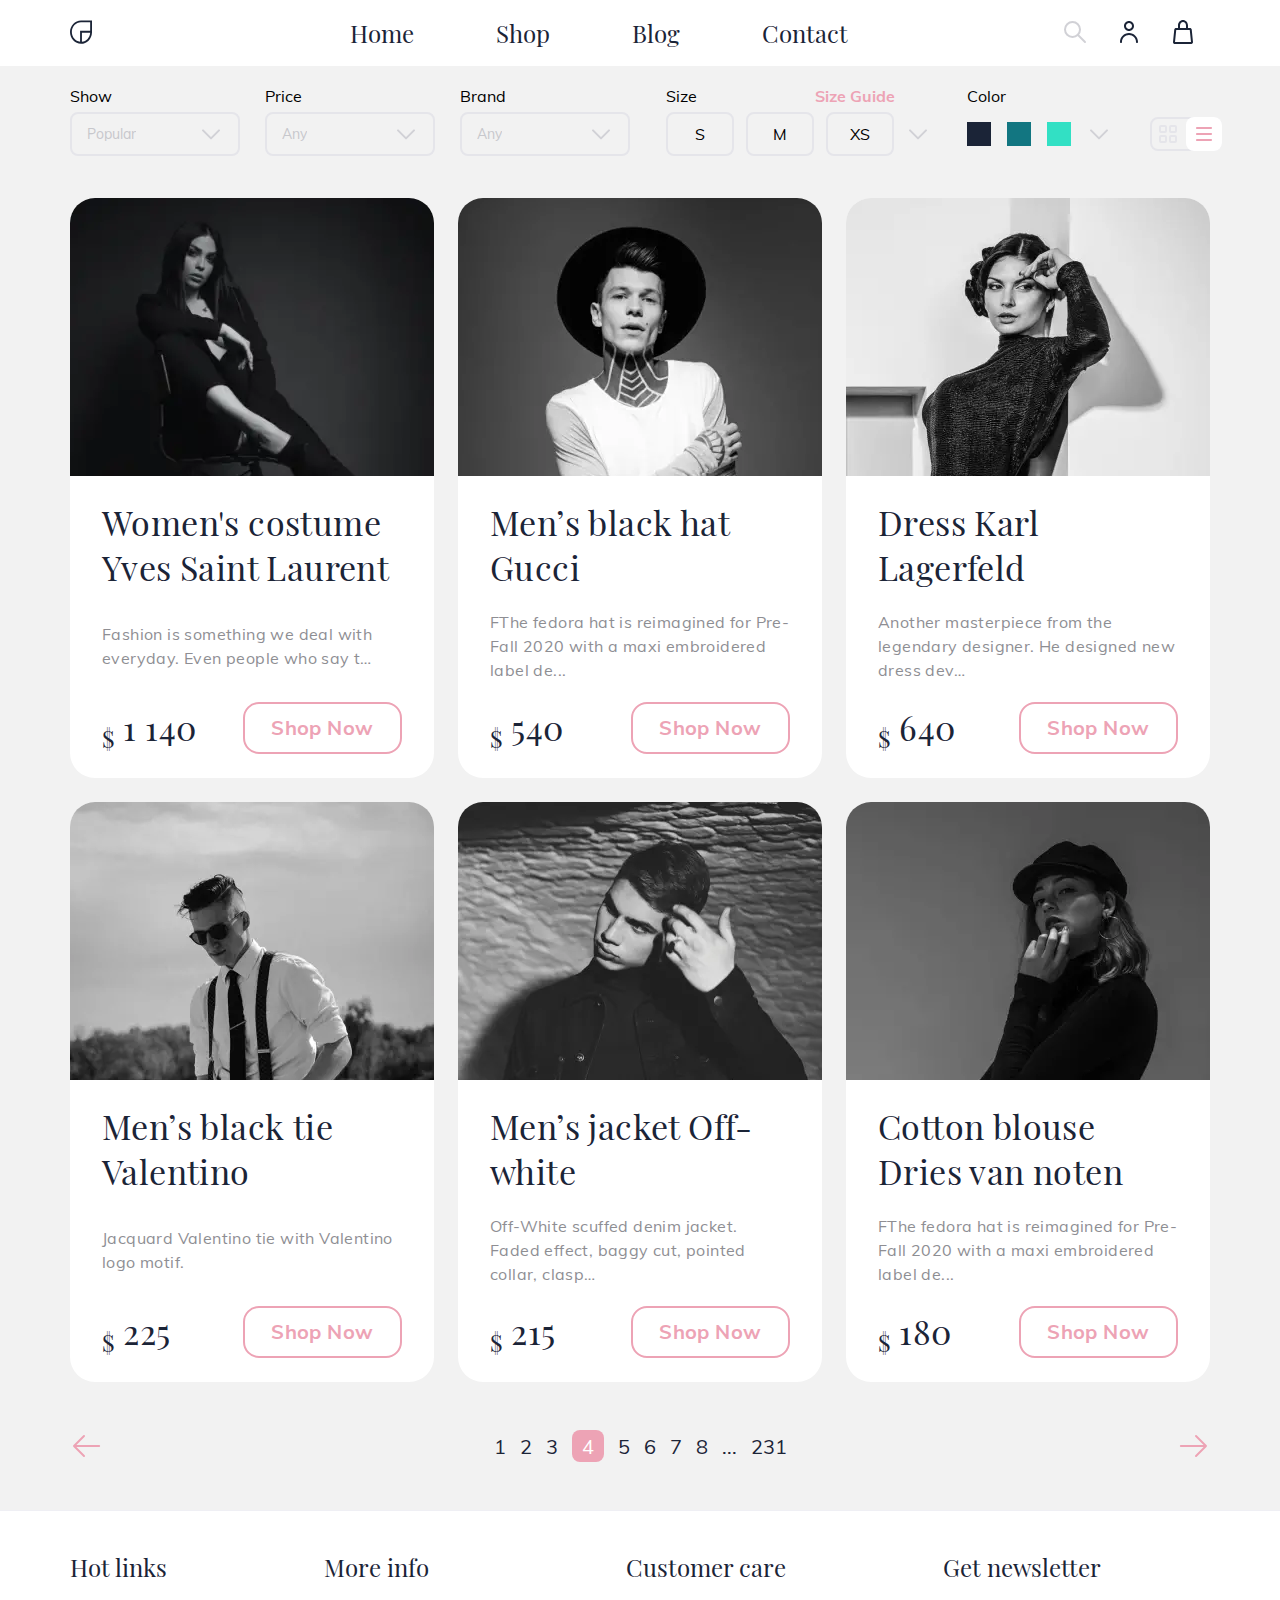
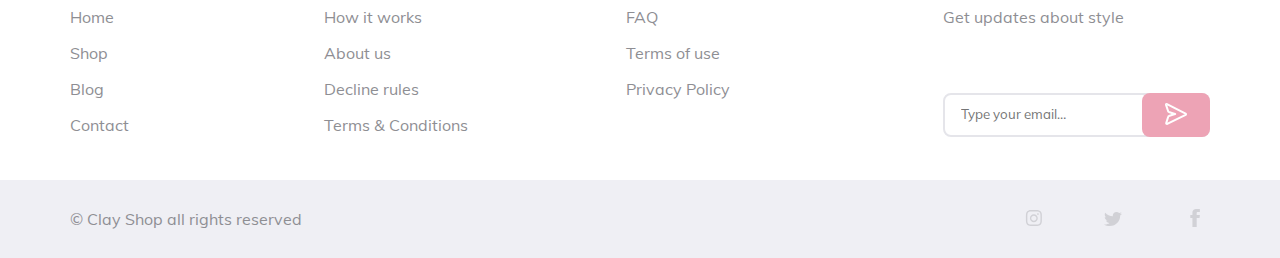
==== commit 8373edeb: "Сдача проекта" ====
--- a/shop.html
+++ b/shop.html
@@ -7,4 +7,4 @@
 	<!-- <meta name="robots" content="noindex, nofollow"> --> 	<!-- <meta name="viewport" content="width=device-width, initial-scale=1.0, maximum-scale=1.0, user-scalable=0"> --> 	<meta name="viewport" content="width=device-width, initial-scale=1.0">-</head><body>    <div class="wrapper">        <header class="header">            <div class="header__content">                <div class="header__top shop-header__top">                    <a href="./index.html" class="header__logo">                        <span class="header__logo-icon">                            <svg width="22" height="24" viewBox="0 0 22 24" fill="none"                                xmlns="http://www.w3.org/2000/svg">                                <path class="header__logo-svg" fill-rule="evenodd" clip-rule="evenodd"                                    d="M11.9167 21.754C16.3711 21.284 19.8875 17.4261 20.1508 12.6397H11.9167V21.754ZM21.9868 12.6397H22V12.0625V0.375L11 0.375001C4.92486 0.375002 -5.31105e-07 5.60767 0 12.0625C5.31105e-07 18.5173 4.92486 23.75 11 23.75C16.893 23.75 21.7036 18.8263 21.9868 12.6397ZM11 2.32292C5.93739 2.32292 1.83333 6.68347 1.83333 12.0625C1.83333 17.1128 5.45112 21.2653 10.0833 21.754V10.6918H20.1667V2.32292H11Z"                                    fill="#1B2437" />                            </svg>                        </span>                    </a>                    <div class="header__menu menu shop-header__menu">                        <nav class="menu__body">                            <ul class="menu__list">                                <li><a href="./index.html" class="menu__link menu__link_m  menu__link_a">Home</a></li>                                <li><a href="./shop.html" class="menu__link spoller__title menu__link_m">Shop</a></li>                                <li><a href="" class="menu__link menu__link_m">Blog</a></li>                                <li><a href="" class="menu__link menu__link_m">Contact</a></li>                                <li class="social__wrap_two">                                    <ul class="header__social-list social__list social__list_two">                                        <li>                                            <a href="https://www.instagram.com/" class="social__item">                                                <svg width="25" height="24" viewBox="0 0 25 24" fill="none"                                                    xmlns="http://www.w3.org/2000/svg">                                                    <path class="social__svg" fill-rule="evenodd" clip-rule="evenodd"                                                        d="M20.8576 8.70406C20.82 7.85391 20.6825 7.26945 20.4856 6.763C20.2824 6.22542 19.9697 5.74412 19.5601 5.34402C19.16 4.93769 18.6754 4.62195 18.144 4.42196C17.6344 4.22502 17.0529 4.08754 16.2027 4.05006C15.346 4.0094 15.074 4 12.9013 4C10.7286 4 10.4566 4.0094 9.60315 4.04688C8.75284 4.08437 8.16827 4.22197 7.66184 4.41878C7.12403 4.62195 6.64265 4.93451 6.24247 5.34402C5.83606 5.74412 5.52038 6.22859 5.32023 6.75994C5.12326 7.26945 4.98575 7.85074 4.94826 8.70088C4.9076 9.55738 4.89819 9.82928 4.89819 12.0016C4.89819 14.1739 4.9076 14.4458 4.94509 15.2991C4.98258 16.1493 5.1202 16.7338 5.31718 17.2402C5.52038 17.7778 5.83606 18.259 6.24247 18.6591C6.64265 19.0655 7.12721 19.3812 7.65867 19.5812C8.16827 19.7782 8.74967 19.9156 9.6001 19.9531C10.4535 19.9907 10.7255 20 12.8983 20C15.071 20 15.3429 19.9907 16.1964 19.9531C17.0468 19.9156 17.6313 19.7782 18.1377 19.5812C19.2132 19.1655 20.0636 18.3154 20.4793 17.2402C20.6762 16.7306 20.8138 16.1493 20.8513 15.2991C20.8888 14.4458 20.8982 14.1739 20.8982 12.0016C20.8982 9.82928 20.895 9.55738 20.8576 8.70406ZM19.4164 15.2366C19.382 16.018 19.2507 16.44 19.1413 16.7213C18.8724 17.4183 18.3191 17.9715 17.6219 18.2404C17.3405 18.3498 16.9155 18.481 16.1369 18.5154C15.2928 18.553 15.0397 18.5622 12.9045 18.5622C10.7692 18.5622 10.5129 18.553 9.67191 18.5154C8.89035 18.481 8.46831 18.3498 8.18695 18.2404C7.84001 18.1122 7.52422 17.909 7.26789 17.6434C7.00216 17.3839 6.79896 17.0713 6.67074 16.7245C6.56131 16.4431 6.43004 16.018 6.39572 15.2398C6.35811 14.3958 6.34883 14.1426 6.34883 12.0078C6.34883 9.87299 6.35811 9.61671 6.39572 8.77597C6.43004 7.99457 6.56131 7.57261 6.67074 7.2913C6.79896 6.94431 7.00216 6.6287 7.27107 6.3723C7.53044 6.10662 7.84307 5.90346 8.19012 5.77538C8.47148 5.66598 8.8967 5.53473 9.67507 5.5003C10.5192 5.46282 10.7724 5.45342 12.9076 5.45342C15.046 5.45342 15.2991 5.46282 16.1401 5.5003C16.9216 5.53473 17.3437 5.66598 17.6251 5.77538C17.972 5.90346 18.2878 6.10662 18.5441 6.3723C18.8099 6.63174 19.0131 6.94431 19.1413 7.2913C19.2507 7.57261 19.382 7.99762 19.4164 8.77597C19.4539 9.61989 19.4633 9.87299 19.4633 12.0078C19.4633 14.1426 19.4539 14.3927 19.4164 15.2366ZM12.8447 8.27744C10.666 8.27744 8.89819 10.0451 8.89819 12.224C8.89819 14.4029 10.666 16.1705 12.8447 16.1705C15.0236 16.1705 16.7912 14.4029 16.7912 12.224C16.7912 10.0451 15.0236 8.27744 12.8447 8.27744ZM12.8447 14.784C11.4312 14.784 10.2847 13.6376 10.2847 12.224C10.2847 10.8104 11.4312 9.66396 12.8447 9.66396C14.2584 9.66396 15.4048 10.8104 15.4048 12.224C15.4048 13.6376 14.2584 14.784 12.8447 14.784ZM16.9473 9.04267C17.4562 9.04267 17.8688 8.63013 17.8688 8.12134C17.8688 7.61242 17.4562 7.2 16.9473 7.2C16.4385 7.2 16.026 7.61242 16.026 8.12134C16.026 8.63013 16.4385 9.04267 16.9473 9.04267Z"                                                        fill="#D1D1D6" />                                                </svg>                                            </a>                                        </li>                                        <li>                                            <a href="https://twitter.com/" class="social__item">                                                <svg width="24" height="24" viewBox="0 0 24 24" fill="none"                                                    xmlns="http://www.w3.org/2000/svg">                                                    <path class="social__svg"                                                        d="M21 7.65738C20.3306 7.93846 19.6174 8.12476 18.8737 8.21522C19.6387 7.77799 20.2226 7.09092 20.4971 6.26277C19.7839 6.66984 18.9964 6.95738 18.1571 7.11784C17.4799 6.42754 16.5146 6 15.4616 6C13.4186 6 11.7739 7.58738 11.7739 9.53338C11.7739 9.81338 11.7986 10.0826 11.8594 10.3389C8.7915 10.1957 6.07688 8.78815 4.25325 6.644C3.93487 7.17276 3.74812 7.77799 3.74812 8.42953C3.74812 9.65291 4.40625 10.7374 5.38725 11.3652C4.79437 11.3544 4.21275 11.1897 3.72 10.9301C3.72 10.9409 3.72 10.9549 3.72 10.9689C3.72 12.6855 4.99912 14.1114 6.6765 14.4398C6.37613 14.5184 6.04875 14.5561 5.709 14.5561C5.47275 14.5561 5.23425 14.5432 5.01037 14.4958C5.4885 15.8948 6.84526 16.9232 8.4585 16.9566C7.203 17.8968 5.60887 18.4632 3.88312 18.4632C3.5805 18.4632 3.29025 18.4503 3 18.4148C4.63462 19.4238 6.57188 20 8.661 20C15.4515 20 19.164 14.6154 19.164 9.94799C19.164 9.79184 19.1584 9.64107 19.1505 9.49138C19.8829 8.99384 20.4982 8.37245 21 7.65738Z"                                                        fill="#D1D1D6" />                                                </svg>                                            </a>                                        </li>                                        <li>                                            <a href="https://www.facebook.com/" class="social__item">                                                <svg width="30" height="24" viewBox="0 0 30 24" fill="none"                                                    xmlns="http://www.w3.org/2000/svg">                                                    <path class="social__svg" fill-rule="evenodd" clip-rule="evenodd"                                                        d="M16.683 21V11.999H19.5189L19.8947 8.89714H16.683L16.6878 7.34465C16.6878 6.53565 16.7755 6.10217 18.1017 6.10217H19.8746V3H17.0383C13.6315 3 12.4323 4.50471 12.4323 7.03517V8.89749H10.3087V11.9993H12.4323V21H16.683Z"                                                        fill="#D1D1D6" />                                                </svg>                                            </a>                                        </li>                                    </ul>                                </li>                            </ul>                        </nav>                    </div>                    <div class="header__search-basket">                        <a href="" class="header__search">                            <svg width="24" height="24" viewBox="0 0 24 24" fill="none"                                xmlns="http://www.w3.org/2000/svg">                                <circle class="social__svg" cx="9.5" cy="9.5" r="7.5" stroke="#D1D1D6"                                    stroke-width="2" />                                <path class="social__svg" d="M15 15L22 22" stroke="#D1D1D6" stroke-width="2"                                    stroke-linecap="round" />                            </svg>                        </a>                        <a href="" class="header__user">                            <svg width="24" height="24" viewBox="0 0 24 24" fill="none"                                xmlns="http://www.w3.org/2000/svg">                                <path class="social__svg" fill-rule="evenodd" clip-rule="evenodd"                                    d="M12 1C9.23858 1 7 3.23858 7 6C7 8.76142 9.23858 11 12 11C14.7614 11 17 8.76142 17 6C17 3.23858 14.7614 1 12 1ZM12 3C13.6569 3 15 4.34315 15 6C15 7.65685 13.6569 9 12 9C10.3431 9 9 7.65685 9 6C9 4.34315 10.3431 3 12 3ZM21 22C21 17.0294 16.9706 13 12 13C7.02944 13 3 17.0294 3 22C3 22.5523 3.44772 23 4 23C4.55228 23 5 22.5523 5 22C5 18.134 8.13401 15 12 15C15.866 15 19 18.134 19 22C19 22.5523 19.4477 23 20 23C20.5523 23 21 22.5523 21 22Z"                                    fill="#1B2437" />                            </svg>                        </a>                        <a href="" class="header__basket">                            <svg class="header__basket-svg" width="24" height="24" viewBox="0 0 24 24" fill="none"                                xmlns="http://www.w3.org/2000/svg">                                <path fill-rule="evenodd" clip-rule="evenodd"                                    d="M16.9959 5.2216C16.889 2.33823 14.7166 0 12 0C9.21371 0 7 2.45968 7 5.44444V8H5.11324C4.15956 8 3.36171 8.69484 3.26943 9.60575L2.00869 22.0502C2.0029 22.1074 2 22.1648 2 22.2222C2 23.2041 2.82939 24 3.8525 24H20.1474C20.2072 24 20.267 23.9972 20.3266 23.9917C21.3449 23.8966 22.0902 23.0274 21.9912 22.0502L20.7304 9.60575C20.6382 8.69484 19.8403 8 18.8866 8H17V5.44444L16.9959 5.2216ZM15 8V5.44444C15 3.52001 13.632 2 12 2C10.4243 2 9.09466 3.41699 9.00483 5.24685L9 5.44444V8H15ZM20 22L18.7621 10H5.23792L4 22H20Z"                                    fill="#1B2437" />                            </svg>                        </a>                        <div class="menu__icon icon-menu">                            <span></span>                            <span></span>                            <span></span>                        </div>                    </div>                </div>            </div>        </header>        <main class="page"></main>        <footer class="footer">            <div class="footer__content">                <div class="footer__middle middle">                    <div class="_container">                        <div class="middle__row">                            <div class="middle__item-about">                                <a href="./index.html" class="header__logo">                                    <span class="header__logo-icon">                                        <svg width="22" height="24" viewBox="0 0 22 24" fill="none"                                            xmlns="http://www.w3.org/2000/svg">                                            <path class="header__logo-svg" fill-rule="evenodd" clip-rule="evenodd"                                                d="M11.9167 21.754C16.3711 21.284 19.8875 17.4261 20.1508 12.6397H11.9167V21.754ZM21.9868 12.6397H22V12.0625V0.375L11 0.375001C4.92486 0.375002 -5.31105e-07 5.60767 0 12.0625C5.31105e-07 18.5173 4.92486 23.75 11 23.75C16.893 23.75 21.7036 18.8263 21.9868 12.6397ZM11 2.32292C5.93739 2.32292 1.83333 6.68347 1.83333 12.0625C1.83333 17.1128 5.45112 21.2653 10.0833 21.754V10.6918H20.1667V2.32292H11Z"                                                fill="#1B2437" />                                        </svg>                                    </span>                                    <span class="header__logo-text">Clay Shop</span>                                </a>                                <div class="middle__text">                                    Fashion is a popular                                    aesthetic expression at a particular time, place and in a specific context,                                    especially in                                    clothing, footwear, lifestyle,                                    accessories, makeup.                                </div>                            </div>                            <div class="middle__item-list">                                <div class="middle__title">Hot links</div>                                <ul class="middle__list">                                    <li><a href="" class="middle__link">Home</a></li>                                    <li><a href="./shop.html" class="middle__link">Shop</a></li>                                    <li><a href="" class="middle__link">Blog</a></li>                                    <li><a href="" class="middle__link">Contact</a></li>                                </ul>                            </div>                            <div class="middle__item-list">                                <div class="middle__title">More info</div>                                <ul class="middle__list">                                    <li><a href="" class="middle__link">How it works</a></li>                                    <li><a href="" class="middle__link">About us</a></li>                                    <li><a href="" class="middle__link">Decline rules</a></li>                                    <li><a href="" class="middle__link">Terms & Conditions</a></li>                                </ul>                            </div>                            <div class="middle__item-list">                                <div class="middle__title">Get newsletter</div>                                <ul class="middle__list">                                    <li><a href="" class="middle__link">Get updates about style</a></li>                                    <li>                                        <form action="GET" class="shop-footer__form">                                            <input type="email" class="shop-footer__input">                                        </form>                                    </li>                                </ul>                            </div>                        </div>                    </div>                </div>                <div class="footer__bottom bottom">                    <div class="_container">                        <div class="bottom__row">                            <div class="bottom__license">© Clay Shop all rights reserved</div>                            <ul class="bottom__social social__list">                                <li>                                    <a href="https://www.instagram.com/" class="social__item">                                        <svg width="25" height="24" viewBox="0 0 25 24" fill="none"                                            xmlns="http://www.w3.org/2000/svg">                                            <path class="social__svg_f" fill-rule="evenodd" clip-rule="evenodd"                                                d="M20.8576 8.70406C20.82 7.85391 20.6825 7.26945 20.4856 6.763C20.2824 6.22542 19.9697 5.74412 19.5601 5.34402C19.16 4.93769 18.6754 4.62195 18.144 4.42196C17.6344 4.22502 17.0529 4.08754 16.2027 4.05006C15.346 4.0094 15.074 4 12.9013 4C10.7286 4 10.4566 4.0094 9.60315 4.04688C8.75284 4.08437 8.16827 4.22197 7.66184 4.41878C7.12403 4.62195 6.64265 4.93451 6.24247 5.34402C5.83606 5.74412 5.52038 6.22859 5.32023 6.75994C5.12326 7.26945 4.98575 7.85074 4.94826 8.70088C4.9076 9.55738 4.89819 9.82928 4.89819 12.0016C4.89819 14.1739 4.9076 14.4458 4.94509 15.2991C4.98258 16.1493 5.1202 16.7338 5.31718 17.2402C5.52038 17.7778 5.83606 18.259 6.24247 18.6591C6.64265 19.0655 7.12721 19.3812 7.65867 19.5812C8.16827 19.7782 8.74967 19.9156 9.6001 19.9531C10.4535 19.9907 10.7255 20 12.8983 20C15.071 20 15.3429 19.9907 16.1964 19.9531C17.0468 19.9156 17.6313 19.7782 18.1377 19.5812C19.2132 19.1655 20.0636 18.3154 20.4793 17.2402C20.6762 16.7306 20.8138 16.1493 20.8513 15.2991C20.8888 14.4458 20.8982 14.1739 20.8982 12.0016C20.8982 9.82928 20.895 9.55738 20.8576 8.70406ZM19.4164 15.2366C19.382 16.018 19.2507 16.44 19.1413 16.7213C18.8724 17.4183 18.3191 17.9715 17.6219 18.2404C17.3405 18.3498 16.9155 18.481 16.1369 18.5154C15.2928 18.553 15.0397 18.5622 12.9045 18.5622C10.7692 18.5622 10.5129 18.553 9.67191 18.5154C8.89035 18.481 8.46831 18.3498 8.18695 18.2404C7.84001 18.1122 7.52422 17.909 7.26789 17.6434C7.00216 17.3839 6.79896 17.0713 6.67074 16.7245C6.56131 16.4431 6.43004 16.018 6.39572 15.2398C6.35811 14.3958 6.34883 14.1426 6.34883 12.0078C6.34883 9.87299 6.35811 9.61671 6.39572 8.77597C6.43004 7.99457 6.56131 7.57261 6.67074 7.2913C6.79896 6.94431 7.00216 6.6287 7.27107 6.3723C7.53044 6.10662 7.84307 5.90346 8.19012 5.77538C8.47148 5.66598 8.8967 5.53473 9.67507 5.5003C10.5192 5.46282 10.7724 5.45342 12.9076 5.45342C15.046 5.45342 15.2991 5.46282 16.1401 5.5003C16.9216 5.53473 17.3437 5.66598 17.6251 5.77538C17.972 5.90346 18.2878 6.10662 18.5441 6.3723C18.8099 6.63174 19.0131 6.94431 19.1413 7.2913C19.2507 7.57261 19.382 7.99762 19.4164 8.77597C19.4539 9.61989 19.4633 9.87299 19.4633 12.0078C19.4633 14.1426 19.4539 14.3927 19.4164 15.2366ZM12.8447 8.27744C10.666 8.27744 8.89819 10.0451 8.89819 12.224C8.89819 14.4029 10.666 16.1705 12.8447 16.1705C15.0236 16.1705 16.7912 14.4029 16.7912 12.224C16.7912 10.0451 15.0236 8.27744 12.8447 8.27744ZM12.8447 14.784C11.4312 14.784 10.2847 13.6376 10.2847 12.224C10.2847 10.8104 11.4312 9.66396 12.8447 9.66396C14.2584 9.66396 15.4048 10.8104 15.4048 12.224C15.4048 13.6376 14.2584 14.784 12.8447 14.784ZM16.9473 9.04267C17.4562 9.04267 17.8688 8.63013 17.8688 8.12134C17.8688 7.61242 17.4562 7.2 16.9473 7.2C16.4385 7.2 16.026 7.61242 16.026 8.12134C16.026 8.63013 16.4385 9.04267 16.9473 9.04267Z"                                                fill="#D1D1D6" />                                        </svg>                                    </a>                                </li>                                <li>                                    <a href="https://twitter.com/" class="social__item">                                        <svg width="24" height="24" viewBox="0 0 24 24" fill="none"                                            xmlns="http://www.w3.org/2000/svg">                                            <path class="social__svg_f"                                                d="M21 7.65738C20.3306 7.93846 19.6174 8.12476 18.8737 8.21522C19.6387 7.77799 20.2226 7.09092 20.4971 6.26277C19.7839 6.66984 18.9964 6.95738 18.1571 7.11784C17.4799 6.42754 16.5146 6 15.4616 6C13.4186 6 11.7739 7.58738 11.7739 9.53338C11.7739 9.81338 11.7986 10.0826 11.8594 10.3389C8.7915 10.1957 6.07688 8.78815 4.25325 6.644C3.93487 7.17276 3.74812 7.77799 3.74812 8.42953C3.74812 9.65291 4.40625 10.7374 5.38725 11.3652C4.79437 11.3544 4.21275 11.1897 3.72 10.9301C3.72 10.9409 3.72 10.9549 3.72 10.9689C3.72 12.6855 4.99912 14.1114 6.6765 14.4398C6.37613 14.5184 6.04875 14.5561 5.709 14.5561C5.47275 14.5561 5.23425 14.5432 5.01037 14.4958C5.4885 15.8948 6.84526 16.9232 8.4585 16.9566C7.203 17.8968 5.60887 18.4632 3.88312 18.4632C3.5805 18.4632 3.29025 18.4503 3 18.4148C4.63462 19.4238 6.57188 20 8.661 20C15.4515 20 19.164 14.6154 19.164 9.94799C19.164 9.79184 19.1584 9.64107 19.1505 9.49138C19.8829 8.99384 20.4982 8.37245 21 7.65738Z"                                                fill="#D1D1D6" />                                        </svg>                                    </a>                                </li>                                <li>                                    <a href="https://www.facebook.com/" class="social__item">                                        <svg width="30" height="24" viewBox="0 0 30 24" fill="none"                                            xmlns="http://www.w3.org/2000/svg">                                            <path class="social__svg_f" fill-rule="evenodd" clip-rule="evenodd"                                                d="M16.683 21V11.999H19.5189L19.8947 8.89714H16.683L16.6878 7.34465C16.6878 6.53565 16.7755 6.10217 18.1017 6.10217H19.8746V3H17.0383C13.6315 3 12.4323 4.50471 12.4323 7.03517V8.89749H10.3087V11.9993H12.4323V21H16.683Z"                                                fill="#D1D1D6" />                                        </svg>                                    </a>                                </li>                            </ul>                        </div>                    </div>                </div>            </div>        </footer>    </div>    <script src="https://code.jquery.com/jquery-3.3.1.min.js"></script>    <script src="js/vendors.min.js"></script>    <script src="js/shop.min.js"></script></body></html>+</head><body>    <div class="wrapper">        <header class="header">            <div class="header__content _container">                <div class="header__top shop-header__top">                    <a href="./index.html" class="header__logo">                        <span class="header__logo-icon">                            <svg width="22" height="24" viewBox="0 0 22 24" fill="none"                                xmlns="http://www.w3.org/2000/svg">                                <path class="header__logo-svg" fill-rule="evenodd" clip-rule="evenodd"                                    d="M11.9167 21.754C16.3711 21.284 19.8875 17.4261 20.1508 12.6397H11.9167V21.754ZM21.9868 12.6397H22V12.0625V0.375L11 0.375001C4.92486 0.375002 -5.31105e-07 5.60767 0 12.0625C5.31105e-07 18.5173 4.92486 23.75 11 23.75C16.893 23.75 21.7036 18.8263 21.9868 12.6397ZM11 2.32292C5.93739 2.32292 1.83333 6.68347 1.83333 12.0625C1.83333 17.1128 5.45112 21.2653 10.0833 21.754V10.6918H20.1667V2.32292H11Z"                                    fill="#1B2437" />                            </svg>                        </span>                    </a>                    <div class="header__menu menu shop-header__menu">                        <nav class="menu__body">                            <ul class="menu__list">                                <li><a href="./index.html"                                        class="shop-header__menu-link menu__link menu__link_m  menu__link_a">Home</a>                                </li>                                <li><a href="./shop.html"                                        class="shop-header__menu-link menu__link menu__link_m">Shop</a></li>                                <li><a href="" class="shop-header__menu-link menu__link menu__link_m">Blog</a></li>                                <li><a href="" class="shop-header__menu-link menu__link menu__link_m">Contact</a></li>                                <li class="social__wrap_two">                                    <ul class="header__social-list social__list social__list_two">                                        <li>                                            <a href="https://www.instagram.com/" class="social__item">                                                <svg width="25" height="24" viewBox="0 0 25 24" fill="none"                                                    xmlns="http://www.w3.org/2000/svg">                                                    <path class="social__svg" fill-rule="evenodd" clip-rule="evenodd"                                                        d="M20.8576 8.70406C20.82 7.85391 20.6825 7.26945 20.4856 6.763C20.2824 6.22542 19.9697 5.74412 19.5601 5.34402C19.16 4.93769 18.6754 4.62195 18.144 4.42196C17.6344 4.22502 17.0529 4.08754 16.2027 4.05006C15.346 4.0094 15.074 4 12.9013 4C10.7286 4 10.4566 4.0094 9.60315 4.04688C8.75284 4.08437 8.16827 4.22197 7.66184 4.41878C7.12403 4.62195 6.64265 4.93451 6.24247 5.34402C5.83606 5.74412 5.52038 6.22859 5.32023 6.75994C5.12326 7.26945 4.98575 7.85074 4.94826 8.70088C4.9076 9.55738 4.89819 9.82928 4.89819 12.0016C4.89819 14.1739 4.9076 14.4458 4.94509 15.2991C4.98258 16.1493 5.1202 16.7338 5.31718 17.2402C5.52038 17.7778 5.83606 18.259 6.24247 18.6591C6.64265 19.0655 7.12721 19.3812 7.65867 19.5812C8.16827 19.7782 8.74967 19.9156 9.6001 19.9531C10.4535 19.9907 10.7255 20 12.8983 20C15.071 20 15.3429 19.9907 16.1964 19.9531C17.0468 19.9156 17.6313 19.7782 18.1377 19.5812C19.2132 19.1655 20.0636 18.3154 20.4793 17.2402C20.6762 16.7306 20.8138 16.1493 20.8513 15.2991C20.8888 14.4458 20.8982 14.1739 20.8982 12.0016C20.8982 9.82928 20.895 9.55738 20.8576 8.70406ZM19.4164 15.2366C19.382 16.018 19.2507 16.44 19.1413 16.7213C18.8724 17.4183 18.3191 17.9715 17.6219 18.2404C17.3405 18.3498 16.9155 18.481 16.1369 18.5154C15.2928 18.553 15.0397 18.5622 12.9045 18.5622C10.7692 18.5622 10.5129 18.553 9.67191 18.5154C8.89035 18.481 8.46831 18.3498 8.18695 18.2404C7.84001 18.1122 7.52422 17.909 7.26789 17.6434C7.00216 17.3839 6.79896 17.0713 6.67074 16.7245C6.56131 16.4431 6.43004 16.018 6.39572 15.2398C6.35811 14.3958 6.34883 14.1426 6.34883 12.0078C6.34883 9.87299 6.35811 9.61671 6.39572 8.77597C6.43004 7.99457 6.56131 7.57261 6.67074 7.2913C6.79896 6.94431 7.00216 6.6287 7.27107 6.3723C7.53044 6.10662 7.84307 5.90346 8.19012 5.77538C8.47148 5.66598 8.8967 5.53473 9.67507 5.5003C10.5192 5.46282 10.7724 5.45342 12.9076 5.45342C15.046 5.45342 15.2991 5.46282 16.1401 5.5003C16.9216 5.53473 17.3437 5.66598 17.6251 5.77538C17.972 5.90346 18.2878 6.10662 18.5441 6.3723C18.8099 6.63174 19.0131 6.94431 19.1413 7.2913C19.2507 7.57261 19.382 7.99762 19.4164 8.77597C19.4539 9.61989 19.4633 9.87299 19.4633 12.0078C19.4633 14.1426 19.4539 14.3927 19.4164 15.2366ZM12.8447 8.27744C10.666 8.27744 8.89819 10.0451 8.89819 12.224C8.89819 14.4029 10.666 16.1705 12.8447 16.1705C15.0236 16.1705 16.7912 14.4029 16.7912 12.224C16.7912 10.0451 15.0236 8.27744 12.8447 8.27744ZM12.8447 14.784C11.4312 14.784 10.2847 13.6376 10.2847 12.224C10.2847 10.8104 11.4312 9.66396 12.8447 9.66396C14.2584 9.66396 15.4048 10.8104 15.4048 12.224C15.4048 13.6376 14.2584 14.784 12.8447 14.784ZM16.9473 9.04267C17.4562 9.04267 17.8688 8.63013 17.8688 8.12134C17.8688 7.61242 17.4562 7.2 16.9473 7.2C16.4385 7.2 16.026 7.61242 16.026 8.12134C16.026 8.63013 16.4385 9.04267 16.9473 9.04267Z"                                                        fill="#D1D1D6" />                                                </svg>                                            </a>                                        </li>                                        <li>                                            <a href="https://twitter.com/" class="social__item">                                                <svg width="24" height="24" viewBox="0 0 24 24" fill="none"                                                    xmlns="http://www.w3.org/2000/svg">                                                    <path class="social__svg"                                                        d="M21 7.65738C20.3306 7.93846 19.6174 8.12476 18.8737 8.21522C19.6387 7.77799 20.2226 7.09092 20.4971 6.26277C19.7839 6.66984 18.9964 6.95738 18.1571 7.11784C17.4799 6.42754 16.5146 6 15.4616 6C13.4186 6 11.7739 7.58738 11.7739 9.53338C11.7739 9.81338 11.7986 10.0826 11.8594 10.3389C8.7915 10.1957 6.07688 8.78815 4.25325 6.644C3.93487 7.17276 3.74812 7.77799 3.74812 8.42953C3.74812 9.65291 4.40625 10.7374 5.38725 11.3652C4.79437 11.3544 4.21275 11.1897 3.72 10.9301C3.72 10.9409 3.72 10.9549 3.72 10.9689C3.72 12.6855 4.99912 14.1114 6.6765 14.4398C6.37613 14.5184 6.04875 14.5561 5.709 14.5561C5.47275 14.5561 5.23425 14.5432 5.01037 14.4958C5.4885 15.8948 6.84526 16.9232 8.4585 16.9566C7.203 17.8968 5.60887 18.4632 3.88312 18.4632C3.5805 18.4632 3.29025 18.4503 3 18.4148C4.63462 19.4238 6.57188 20 8.661 20C15.4515 20 19.164 14.6154 19.164 9.94799C19.164 9.79184 19.1584 9.64107 19.1505 9.49138C19.8829 8.99384 20.4982 8.37245 21 7.65738Z"                                                        fill="#D1D1D6" />                                                </svg>                                            </a>                                        </li>                                        <li>                                            <a href="https://www.facebook.com/" class="social__item">                                                <svg width="30" height="24" viewBox="0 0 30 24" fill="none"                                                    xmlns="http://www.w3.org/2000/svg">                                                    <path class="social__svg" fill-rule="evenodd" clip-rule="evenodd"                                                        d="M16.683 21V11.999H19.5189L19.8947 8.89714H16.683L16.6878 7.34465C16.6878 6.53565 16.7755 6.10217 18.1017 6.10217H19.8746V3H17.0383C13.6315 3 12.4323 4.50471 12.4323 7.03517V8.89749H10.3087V11.9993H12.4323V21H16.683Z"                                                        fill="#D1D1D6" />                                                </svg>                                            </a>                                        </li>                                    </ul>                                </li>                            </ul>                        </nav>                    </div>                    <div class="header__search-basket">                        <a href="" class="header__search">                            <svg width="24" height="24" viewBox="0 0 24 24" fill="none"                                xmlns="http://www.w3.org/2000/svg">                                <circle class="social__svg" cx="9.5" cy="9.5" r="7.5" stroke="#D1D1D6"                                    stroke-width="2" />                                <path class="social__svg" d="M15 15L22 22" stroke="#D1D1D6" stroke-width="2"                                    stroke-linecap="round" />                            </svg>                        </a>                        <a href="" class="header__user">                            <svg width="24" height="24" viewBox="0 0 24 24" fill="none"                                xmlns="http://www.w3.org/2000/svg">                                <path class="social__svg" fill-rule="evenodd" clip-rule="evenodd"                                    d="M12 1C9.23858 1 7 3.23858 7 6C7 8.76142 9.23858 11 12 11C14.7614 11 17 8.76142 17 6C17 3.23858 14.7614 1 12 1ZM12 3C13.6569 3 15 4.34315 15 6C15 7.65685 13.6569 9 12 9C10.3431 9 9 7.65685 9 6C9 4.34315 10.3431 3 12 3ZM21 22C21 17.0294 16.9706 13 12 13C7.02944 13 3 17.0294 3 22C3 22.5523 3.44772 23 4 23C4.55228 23 5 22.5523 5 22C5 18.134 8.13401 15 12 15C15.866 15 19 18.134 19 22C19 22.5523 19.4477 23 20 23C20.5523 23 21 22.5523 21 22Z"                                    fill="#1B2437" />                            </svg>                        </a>                        <a href="" class="header__basket">                            <svg class="header__basket-svg" width="24" height="24" viewBox="0 0 24 24" fill="none"                                xmlns="http://www.w3.org/2000/svg">                                <path fill-rule="evenodd" clip-rule="evenodd"                                    d="M16.9959 5.2216C16.889 2.33823 14.7166 0 12 0C9.21371 0 7 2.45968 7 5.44444V8H5.11324C4.15956 8 3.36171 8.69484 3.26943 9.60575L2.00869 22.0502C2.0029 22.1074 2 22.1648 2 22.2222C2 23.2041 2.82939 24 3.8525 24H20.1474C20.2072 24 20.267 23.9972 20.3266 23.9917C21.3449 23.8966 22.0902 23.0274 21.9912 22.0502L20.7304 9.60575C20.6382 8.69484 19.8403 8 18.8866 8H17V5.44444L16.9959 5.2216ZM15 8V5.44444C15 3.52001 13.632 2 12 2C10.4243 2 9.09466 3.41699 9.00483 5.24685L9 5.44444V8H15ZM20 22L18.7621 10H5.23792L4 22H20Z"                                    fill="#1B2437" />                            </svg>                        </a>                        <div class="menu__icon icon-menu">                            <span></span>                            <span></span>                            <span></span>                        </div>                    </div>                </div>            </div>        </header>        <main class="page">            <div class="func">                <div class="func__contain _container">                    <form action="#" class="func__form form-func">                        <div class="form-func__change change">                            <div class="change__block">                                <div class="change__title func__title">Show</div>                                <select name="form[]" class="change">                                    <option value="1" selected="selected">Popular</option>                                    <option value="2">Пункт №2</option>                                    <option value="3">Пункт №3</option>                                    <option value="4">Пункт №4</option>                                </select>                            </div>                            <div class="change__block">                                <div class="change__title func__title">Price</div>                                <select name="form[]" class="change">                                    <option value="1" selected="selected">Any</option>                                    <option value="2">Пункт №2</option>                                    <option value="3">Пункт №3</option>                                    <option value="4">Пункт №4</option>                                </select>                            </div>                            <div class="change__block">                                <div class="change__title func__title">Brand</div>                                <select name="form[]" class="change">                                    <option value="1" selected="selected">Any</option>                                    <option value="2">Пункт №2</option>                                    <option value="3">Пункт №3</option>                                    <option value="4">Пункт №4</option>                                </select>                            </div>                        </div>                        <div class="form-func__size size">                            <div class="size__title func__title">                                Size                                <span class="size__title_p">Size Guide</span>                            </div>                            <div class="size__row func__row">                                <div class="size__item">                                    <label class="size__label">                                        <input type="radio" class="size__radio" name="size">                                        <span class="size__mask">S</span>                                    </label>                                </div>                                <div class="size__item">                                    <label class="size__label">                                        <input type="radio" class="size__radio" name="size">                                        <span class="size__mask">M</span>                                    </label>                                </div>                                <div class="size__item">                                    <label class="size__label">                                        <input type="radio" class="size__radio" name="size">                                        <span class="size__mask">XS</span>                                    </label>                                </div>                                <div class="size__item size__item_s">                                    <select name="form[]" class="size__select">                                        <option value="1" selected="selected">Пункт №1</option>                                        <option value="2">Пункт №2</option>                                        <option value="3">Пункт №3</option>                                        <option value="4">Пункт №4</option>                                    </select>                                </div>                            </div>                        </div>                        <div class="form-func__color color">                            <div class="color__title func__title">                                Color                            </div>                            <div class="color__row func__row">                                <label class="color__item">                                    <div class="color__label">                                        <input type="radio" class="color__radio" name="color">                                        <span class="color__mask"></span>                                    </div>                                </label>                                <label class="color__item">                                    <div class="color__label">                                        <input type="radio" class="color__radio" name="color">                                        <span class="color__mask"></span>                                    </div>                                </label>                                <label class="color__item">                                    <div class="color__label">                                        <input type="radio" class="color__radio" name="color">                                        <span class="color__mask"></span>                                    </div>                                </label>                                <div class="color__item">                                    <select name="form[]" class="color__select">                                        <option value="1" selected="selected"></option>                                        <option value="2"></option>                                        <option value="3"></option>                                        <option value="4"></option>                                        <option value="1" selected="selected"></option>                                        <option value="2"></option>                                        <option value="3"></option>                                        <option value="4"></option>                                        <option value="1" selected="selected"></option>                                        <option value="2"></option>                                        <option value="3"></option>                                        <option value="4"></option>                                    </select>                                </div>                            </div>                        </div>                        <div class="func__switch"></div>                    </form>                </div>            </div>            <div class="content">                <div class="content__contain _container">                    <div class="content__wrap">                        <div class="collection__item content__item">                            <div class="collection__picture">                                <picture><source srcset="./img/shop-content/one.webp" type="image/webp"><img src="./img/shop-content/one.png" alt="" class="collection__img"></picture>                            </div>                            <div class="collection__block">                                <div class="collection__title">Women's costume Yves Saint Laurent</div>                                <div class="collection__text">Fashion is something we deal with everyday. Even people                                    who say t…</div>                                <div class="collection__row">                                    <div class="collection__price">                                        <span class="collection__valuthe">$</span>1 140                                    </div>                                    <a href="" class="collection__btn btn">Shop Now</a>                                </div>                            </div>                        </div>                        <div class="collection__item content__item">                            <div class="collection__picture">                                <picture><source srcset="./img/shop-content/two.webp" type="image/webp"><img src="./img/shop-content/two.png" alt="" class="collection__img"></picture>                            </div>                            <div class="collection__block">                                <div class="collection__title">Men’s black hat Gucci</div>                                <div class="collection__text">FThe fedora hat is reimagined for Pre-Fall                                    2020 with a maxi embroidered label de...</div>                                <div class="collection__row">                                    <div class="collection__price">                                        <span class="collection__valuthe">$</span>540                                    </div>                                    <a href="" class="collection__btn btn">Shop Now</a>                                </div>                            </div>                        </div>                        <div class="collection__item content__item">                            <div class="collection__picture">                                <picture><source srcset="./img/shop-content/three.webp" type="image/webp"><img src="./img/shop-content/three.png" alt="" class="collection__img"></picture>                            </div>                            <div class="collection__block">                                <div class="collection__title">Dress Karl Lagerfeld</div>                                <div class="collection__text">Another masterpiece from the legendary designer. He                                    designed new dress dev…</div>                                <div class="collection__row">                                    <div class="collection__price">                                        <span class="collection__valuthe">$</span>640                                    </div>                                    <a href="" class="collection__btn btn">Shop Now</a>                                </div>                            </div>                        </div>                        <div class="collection__item content__item">                            <div class="collection__picture">                                <picture><source srcset="./img/shop-content/four.webp" type="image/webp"><img src="./img/shop-content/four.png" alt="" class="collection__img"></picture>                            </div>                            <div class="collection__block">                                <div class="collection__title">Men’s black tie Valentino</div>                                <div class="collection__text">Jacquard Valentino tie with Valentino logo motif.</div>                                <div class="collection__row">                                    <div class="collection__price">                                        <span class="collection__valuthe">$</span>225                                    </div>                                    <a href="" class="collection__btn btn">Shop Now</a>                                </div>                            </div>                        </div>                        <div class="collection__item content__item">                            <div class="collection__picture">                                <picture><source srcset="./img/shop-content/five.webp" type="image/webp"><img src="./img/shop-content/five.png" alt="" class="collection__img"></picture>                            </div>                            <div class="collection__block">                                <div class="collection__title">Men’s jacket Off- white</div>                                <div class="collection__text">Off-White scuffed denim jacket. Faded effect, baggy cut,                                    pointed collar, clasp…</div>                                <div class="collection__row">                                    <div class="collection__price">                                        <span class="collection__valuthe">$</span>215                                    </div>                                    <a href="" class="collection__btn btn">Shop Now</a>                                </div>                            </div>                        </div>                        <div class="collection__item content__item">                            <div class="collection__picture">                                <picture><source srcset="./img/shop-content/six.webp" type="image/webp"><img src="./img/shop-content/six.png" alt="" class="collection__img"></picture>                            </div>                            <div class="collection__block">                                <div class="collection__title">Cotton blouse Dries van noten</div>                                <div class="collection__text">FThe fedora hat is reimagined for Pre-Fall                                    2020 with a maxi embroidered label de...</div>                                <div class="collection__row">                                    <div class="collection__price">                                        <span class="collection__valuthe">$</span>180                                    </div>                                    <a href="" class="collection__btn btn">Shop Now</a>                                </div>                            </div>                        </div>                    </div>                </div>            </div>            <div class="pagination">                <div class="pagination__content _container">                    <a href="" class="pagination__arr pagination__arr_prev"></a>                    <ul class="pagination__list">                        <li><a href="" class="pagination__link">1</a></li>                        <li><a href="" class="pagination__link">2</a></li>                        <li><a href="" class="pagination__link">3</a></li>                        <li><a href="" class="pagination__link pagination__link_active">4</a></li>                        <li><a href="" class="pagination__link">5</a></li>                        <li><a href="" class="pagination__link">6</a></li>                        <li><a href="" class="pagination__link">7</a></li>                        <li><a href="" class="pagination__link">8</a></li>                        <li><a href="" class="pagination__link">...</a></li>                        <li><a href="" class="pagination__link">231</a></li>                    </ul>                    <ul class="pagination__list pagination__list_m">                        <li><a href="" class="pagination__link">1</a></li>                        <li><a href="" class="pagination__link">...</a></li>                        <li><a href="" class="pagination__link pagination__link_active">4</a></li>                        <li><a href="" class="pagination__link">...</a></li>                        <li><a href="" class="pagination__link">231</a></li>                    </ul>                    <a href="" class="pagination__arr pagination__arr_next"></a>                </div>            </div>        </main>        <footer class="footer">            <div class="footer__content">                <div class="footer__middle middle">                    <div class="_container">                        <div class="middle__row shop-footer__row">                            <div class="middle__item-list shop-footer__item-list">                                <div class="middle__title">Hot links</div>                                <ul class="middle__list">                                    <li><a href="" class="middle__link">Home</a></li>                                    <li><a href="./shop.html" class="middle__link">Shop</a></li>                                    <li><a href="" class="middle__link">Blog</a></li>                                    <li><a href="" class="middle__link">Contact</a></li>                                </ul>                            </div>                            <div class="middle__item-list shop-footer__item-list">                                <div class="middle__title">More info</div>                                <ul class="middle__list">                                    <li><a href="" class="middle__link">How it works</a></li>                                    <li><a href="" class="middle__link">About us</a></li>                                    <li><a href="" class="middle__link">Decline rules</a></li>                                    <li><a href="" class="middle__link">Terms & Conditions</a></li>                                </ul>                            </div>                            <div class="middle__item-list shop-footer__item-list">                                <div class="middle__title">Customer care</div>                                <ul class="middle__list">                                    <li><a href="" class="middle__link">FAQ</a></li>                                    <li><a href="./shop.html" class="middle__link">Terms of use</a></li>                                    <li><a href="" class="middle__link">Privacy Policy</a></li>                                </ul>                            </div>                            <div class="middle__item-list shop-footer__item-list">                                <div class="middle__title">Get newsletter</div>                                <ul class="middle__list shop-footer__list">                                    <li><a href="" class="middle__link">Get updates about style</a></li>                                    <li>                                        <form action="#" class="shop-footer__form">                                            <input type="email" placeholder="Type your email…"                                                class="shop-footer__input">                                            <button type="submit" class="form__btn shop-footer__btn"><svg width="24"                                                    height="24" viewBox="0 0 24 24" fill="none"                                                    xmlns="http://www.w3.org/2000/svg">                                                    <path class="shop-footer__icon"                                                        d="M21.621 11.603L2.9839 2.07798C2.45756 1.80899 1.86917 2.27793 2.02569 2.84244L4.32682 9.76261C4.39941 10.0245 11.1946 12.0511 11.1946 12.0511C11.1946 12.0511 4.41296 14.0109 4.34616 14.2712L2.22852 21.1432C2.08441 21.705 2.68385 22.1861 3.20393 21.9288L21.6343 12.8075C22.1291 12.5625 22.119 11.8574 21.621 11.603Z"                                                        stroke="white" stroke-width="2" stroke-linejoin="round" />                                                </svg></button>                                        </form>                                    </li>                                </ul>                            </div>                        </div>                    </div>                </div>                <div class="footer__bottom bottom">                    <div class="_container">                        <div class="bottom__row">                            <div class="bottom__license">© Clay Shop all rights reserved</div>                            <ul class="bottom__social social__list">                                <li>                                    <a href="https://www.instagram.com/" class="social__item">                                        <svg width="25" height="24" viewBox="0 0 25 24" fill="none"                                            xmlns="http://www.w3.org/2000/svg">                                            <path class="social__svg_f" fill-rule="evenodd" clip-rule="evenodd"                                                d="M20.8576 8.70406C20.82 7.85391 20.6825 7.26945 20.4856 6.763C20.2824 6.22542 19.9697 5.74412 19.5601 5.34402C19.16 4.93769 18.6754 4.62195 18.144 4.42196C17.6344 4.22502 17.0529 4.08754 16.2027 4.05006C15.346 4.0094 15.074 4 12.9013 4C10.7286 4 10.4566 4.0094 9.60315 4.04688C8.75284 4.08437 8.16827 4.22197 7.66184 4.41878C7.12403 4.62195 6.64265 4.93451 6.24247 5.34402C5.83606 5.74412 5.52038 6.22859 5.32023 6.75994C5.12326 7.26945 4.98575 7.85074 4.94826 8.70088C4.9076 9.55738 4.89819 9.82928 4.89819 12.0016C4.89819 14.1739 4.9076 14.4458 4.94509 15.2991C4.98258 16.1493 5.1202 16.7338 5.31718 17.2402C5.52038 17.7778 5.83606 18.259 6.24247 18.6591C6.64265 19.0655 7.12721 19.3812 7.65867 19.5812C8.16827 19.7782 8.74967 19.9156 9.6001 19.9531C10.4535 19.9907 10.7255 20 12.8983 20C15.071 20 15.3429 19.9907 16.1964 19.9531C17.0468 19.9156 17.6313 19.7782 18.1377 19.5812C19.2132 19.1655 20.0636 18.3154 20.4793 17.2402C20.6762 16.7306 20.8138 16.1493 20.8513 15.2991C20.8888 14.4458 20.8982 14.1739 20.8982 12.0016C20.8982 9.82928 20.895 9.55738 20.8576 8.70406ZM19.4164 15.2366C19.382 16.018 19.2507 16.44 19.1413 16.7213C18.8724 17.4183 18.3191 17.9715 17.6219 18.2404C17.3405 18.3498 16.9155 18.481 16.1369 18.5154C15.2928 18.553 15.0397 18.5622 12.9045 18.5622C10.7692 18.5622 10.5129 18.553 9.67191 18.5154C8.89035 18.481 8.46831 18.3498 8.18695 18.2404C7.84001 18.1122 7.52422 17.909 7.26789 17.6434C7.00216 17.3839 6.79896 17.0713 6.67074 16.7245C6.56131 16.4431 6.43004 16.018 6.39572 15.2398C6.35811 14.3958 6.34883 14.1426 6.34883 12.0078C6.34883 9.87299 6.35811 9.61671 6.39572 8.77597C6.43004 7.99457 6.56131 7.57261 6.67074 7.2913C6.79896 6.94431 7.00216 6.6287 7.27107 6.3723C7.53044 6.10662 7.84307 5.90346 8.19012 5.77538C8.47148 5.66598 8.8967 5.53473 9.67507 5.5003C10.5192 5.46282 10.7724 5.45342 12.9076 5.45342C15.046 5.45342 15.2991 5.46282 16.1401 5.5003C16.9216 5.53473 17.3437 5.66598 17.6251 5.77538C17.972 5.90346 18.2878 6.10662 18.5441 6.3723C18.8099 6.63174 19.0131 6.94431 19.1413 7.2913C19.2507 7.57261 19.382 7.99762 19.4164 8.77597C19.4539 9.61989 19.4633 9.87299 19.4633 12.0078C19.4633 14.1426 19.4539 14.3927 19.4164 15.2366ZM12.8447 8.27744C10.666 8.27744 8.89819 10.0451 8.89819 12.224C8.89819 14.4029 10.666 16.1705 12.8447 16.1705C15.0236 16.1705 16.7912 14.4029 16.7912 12.224C16.7912 10.0451 15.0236 8.27744 12.8447 8.27744ZM12.8447 14.784C11.4312 14.784 10.2847 13.6376 10.2847 12.224C10.2847 10.8104 11.4312 9.66396 12.8447 9.66396C14.2584 9.66396 15.4048 10.8104 15.4048 12.224C15.4048 13.6376 14.2584 14.784 12.8447 14.784ZM16.9473 9.04267C17.4562 9.04267 17.8688 8.63013 17.8688 8.12134C17.8688 7.61242 17.4562 7.2 16.9473 7.2C16.4385 7.2 16.026 7.61242 16.026 8.12134C16.026 8.63013 16.4385 9.04267 16.9473 9.04267Z"                                                fill="#D1D1D6" />                                        </svg>                                    </a>                                </li>                                <li>                                    <a href="https://twitter.com/" class="social__item">                                        <svg width="24" height="24" viewBox="0 0 24 24" fill="none"                                            xmlns="http://www.w3.org/2000/svg">                                            <path class="social__svg_f"                                                d="M21 7.65738C20.3306 7.93846 19.6174 8.12476 18.8737 8.21522C19.6387 7.77799 20.2226 7.09092 20.4971 6.26277C19.7839 6.66984 18.9964 6.95738 18.1571 7.11784C17.4799 6.42754 16.5146 6 15.4616 6C13.4186 6 11.7739 7.58738 11.7739 9.53338C11.7739 9.81338 11.7986 10.0826 11.8594 10.3389C8.7915 10.1957 6.07688 8.78815 4.25325 6.644C3.93487 7.17276 3.74812 7.77799 3.74812 8.42953C3.74812 9.65291 4.40625 10.7374 5.38725 11.3652C4.79437 11.3544 4.21275 11.1897 3.72 10.9301C3.72 10.9409 3.72 10.9549 3.72 10.9689C3.72 12.6855 4.99912 14.1114 6.6765 14.4398C6.37613 14.5184 6.04875 14.5561 5.709 14.5561C5.47275 14.5561 5.23425 14.5432 5.01037 14.4958C5.4885 15.8948 6.84526 16.9232 8.4585 16.9566C7.203 17.8968 5.60887 18.4632 3.88312 18.4632C3.5805 18.4632 3.29025 18.4503 3 18.4148C4.63462 19.4238 6.57188 20 8.661 20C15.4515 20 19.164 14.6154 19.164 9.94799C19.164 9.79184 19.1584 9.64107 19.1505 9.49138C19.8829 8.99384 20.4982 8.37245 21 7.65738Z"                                                fill="#D1D1D6" />                                        </svg>                                    </a>                                </li>                                <li>                                    <a href="https://www.facebook.com/" class="social__item">                                        <svg width="30" height="24" viewBox="0 0 30 24" fill="none"                                            xmlns="http://www.w3.org/2000/svg">                                            <path class="social__svg_f" fill-rule="evenodd" clip-rule="evenodd"                                                d="M16.683 21V11.999H19.5189L19.8947 8.89714H16.683L16.6878 7.34465C16.6878 6.53565 16.7755 6.10217 18.1017 6.10217H19.8746V3H17.0383C13.6315 3 12.4323 4.50471 12.4323 7.03517V8.89749H10.3087V11.9993H12.4323V21H16.683Z"                                                fill="#D1D1D6" />                                        </svg>                                    </a>                                </li>                            </ul>                        </div>                    </div>                </div>            </div>        </footer>    </div>    <script src="https://code.jquery.com/jquery-3.3.1.min.js"></script>    <script src="js/vendors.min.js"></script>    <script src="js/shop.min.js"></script></body></html>--- a/css/style.min.css
+++ b/css/style.min.css
@@ -1 +1 @@
-@charset "UTF-8";@font-face{font-family:Mulish;font-display:swap;src:url(../fonts/Mulish-Bold.woff) format("woff"),url(../fonts/Mulish-Bold.woff2) format("woff2");font-weight:700;font-style:normal}@font-face{font-family:Mulish;font-display:swap;src:url(../fonts/Mulish-Regular.woff) format("woff"),url(../fonts/Mulish-Regular.woff2) format("woff2");font-weight:400;font-style:normal}@font-face{font-family:Playfair;font-display:swap;src:url(../fonts/PlayfairDisplay-Regular.woff) format("woff"),url(../fonts/PlayfairDisplay-Regular.woff2) format("woff2");font-weight:400;font-style:normal}@font-face{font-family:PlayfairSC;font-display:swap;src:url(../fonts/PlayfairDisplaySC-Regular.woff) format("woff"),url(../fonts/PlayfairDisplaySC-Regular.woff2) format("woff2");font-weight:400;font-style:normal}*{padding:0;margin:0;border:0}*,:after,:before{-webkit-box-sizing:border-box;box-sizing:border-box}:active,:focus{outline:0}a:active,a:focus{outline:0}aside,footer,header,nav,section{display:block}body,html{height:100%;min-width:320px}body{line-height:1;font-family:Mulish;-ms-text-size-adjust:100%;-moz-text-size-adjust:100%;-webkit-text-size-adjust:100%}button,input,textarea{font-family:Mulish}input::-ms-clear{display:none}button{cursor:pointer}button::-moz-focus-inner{padding:0;border:0}a,a:visited{text-decoration:none}a:hover{text-decoration:none}ul li{list-style:none}img{vertical-align:top}h1,h2,h3,h4,h5,h6{font-weight:inherit;font-size:inherit}body{color:#000;font-size:16px}body._lock{overflow:hidden}.wrapper{width:100%;min-height:100%;overflow:hidden;display:-webkit-box;display:-ms-flexbox;display:flex;-webkit-box-orient:vertical;-webkit-box-direction:normal;-ms-flex-direction:column;flex-direction:column}._container{max-width:1140px;margin:0 auto}.btn{display:-webkit-inline-box;display:-ms-inline-flexbox;display:inline-flex;-webkit-box-align:center;-ms-flex-align:center;align-items:center;-webkit-box-pack:center;-ms-flex-pack:center;justify-content:center;height:52px;padding:0 26.5px;font-weight:600;font-size:20px;color:#fff;border:2px solid #ffffff44;border-radius:16px;-webkit-transition:all .3s ease 0s;-o-transition:all .3s ease 0s;transition:all .3s ease 0s}.btn._fw{width:100%}.select{position:relative}.select__item{position:relative}.select__title{color:#000;border:1px solid #d9d9d9;background-color:#fff;cursor:pointer;border-radius:4px}.select__value{display:-webkit-box;display:-ms-flexbox;display:flex;font-size:14px;height:30px;padding:0 15px;-webkit-box-align:center;-ms-flex-align:center;align-items:center;-webkit-box-pack:justify;-ms-flex-pack:justify;justify-content:space-between;-webkit-box-orient:horizontal;-webkit-box-direction:reverse;-ms-flex-direction:row-reverse;flex-direction:row-reverse}.select__value span{height:1em;overflow:hidden;display:-webkit-box;-webkit-line-clamp:1;-webkit-box-orient:vertical}.select__value:before{content:"";display:inline-block;-webkit-transition:all .3s ease 0s;-o-transition:all .3s ease 0s;transition:all .3s ease 0s;width:11px;height:7px;background:url(../img/icons/select.svg) center/100% no-repeat}.select__input{width:100%;background-color:transparent;height:100%}.select__options{color:#000;display:none;position:absolute;top:29px;border-radius:0 0 4px 4px;min-width:100%;left:0;background-color:#fff;border-top:0;border:1px solid #d9d9d9;border-top:0;font-size:14px;padding:10px 0 5px 0}.select__option{cursor:pointer;padding:5px 15px;margin:0}.select._active{z-index:5}.select._active .select__value:before{-webkit-transform:rotate(-180deg);-ms-transform:rotate(-180deg);transform:rotate(-180deg)}.select._active .select__options{display:block}input[type=email],input[type=tel],input[type=text],textarea{-webkit-appearance:none;-moz-appearance:none;appearance:none}.input{border-radius:0!important;width:100%;display:block;padding:0 20px}textarea.input{resize:none;padding:0 0}.checkbox{position:relative}.checkbox__input{position:absolute;width:0;height:0;opacity:0;visibility:hidden}.checkbox__input:checked+.checkbox__text:before{background:#fff url(../img/icons/check.svg) center no-repeat}.checkbox__text{display:-webkit-inline-box;display:-ms-inline-flexbox;display:inline-flex;-webkit-box-align:center;-ms-flex-align:center;align-items:center;position:relative;font-size:16px;color:#fff;letter-spacing:-.3px;line-height:calc(20 / 16);cursor:pointer}.checkbox__text:before{content:"";-ms-flex-item-align:start;align-self:flex-start;margin:0 14px 0 0;-webkit-box-flex:0;-ms-flex:0 0 20px;flex:0 0 20px;left:0;top:0;width:20px;height:18px;background:#fff;border:1px solid #a7a9ac}.checkbox a{color:#fff;text-decoration:underline}.checkbox._error .checkbox__text:before{border:1px solid #ee1212}.options{display:-webkit-box;display:-ms-flexbox;display:flex;-webkit-box-orient:vertical;-webkit-box-direction:normal;-ms-flex-direction:column;flex-direction:column;-webkit-box-align:start;-ms-flex-align:start;align-items:flex-start}.options__item{position:relative;cursor:pointer}.options__input{position:absolute;width:0;height:0;opacity:0;left:0;top:0;visibility:hidden}.options__input:checked+.options__text:after{-webkit-transform:scale(1);-ms-transform:scale(1);transform:scale(1)}.options__text{display:-webkit-inline-box;display:-ms-inline-flexbox;display:inline-flex;-webkit-box-align:center;-ms-flex-align:center;align-items:center;position:relative;font-size:16px;color:#fff;letter-spacing:-.3px;line-height:calc(20 / 16)}.options__text:before{content:"";-ms-flex-item-align:start;align-self:flex-start;margin:0 14px 0 0;-webkit-box-flex:0;-ms-flex:0 0 20px;flex:0 0 20px;left:0;top:0;border-radius:50%;width:20px;height:18px;background:#fff;border:1px solid #a7a9ac}.options__text:after{content:"";-webkit-transition:all .3s ease 0s;-o-transition:all .3s ease 0s;transition:all .3s ease 0s;-webkit-transform:scale(0);-ms-transform:scale(0);transform:scale(0);width:10px;height:10px;border-radius:50%;background-color:#77243a;position:absolute;left:5px;top:4px}.rating-block{display:table;font-size:0}.rating{display:inline-block;position:relative;vertical-align:middle}.rating.edit .star{cursor:pointer}.rating .star{width:17px;height:14px;display:inline-block;position:relative;z-index:3}.rating__line{position:absolute;width:85px;height:14px;top:0;left:0;background:url(../img/icons/bg_rating.svg) 0 0 no-repeat;z-index:1;background-size:85px 100%}.rating__activeline{position:absolute;width:0;height:14px;top:0;left:0;background:url(../img/icons/bg_rating_active.svg) 0 0 no-repeat;z-index:2;background-size:85px 100%}.rating__value{display:inline-block;color:#1b3139;font-size:14px;line-height:13px;vertical-align:middle}.quantity{width:88px;height:40px;display:-webkit-box;display:-ms-flexbox;display:flex;border:1px solid rgba(166,166,166,.45)}.quantity__button{-webkit-box-flex:0;-ms-flex:0 0 30px;flex:0 0 30px;position:relative;cursor:pointer}.quantity__button::after,.quantity__button::before{content:"";position:absolute;top:50%;left:50%;-webkit-transition:all .3s ease 0s;-o-transition:all .3s ease 0s;transition:all .3s ease 0s;margin:0 0 0 -4.5px;background-color:#a6a6a6;width:9px;height:1px}.quantity__button_plus::before{-webkit-transform:rotate(-90deg);-ms-transform:rotate(-90deg);transform:rotate(-90deg)}.quantity__input{-webkit-box-flex:1;-ms-flex:1 1 auto;flex:1 1 auto}.quantity__input input{height:100%;color:#a6a6a6;font-size:12px;width:100%;text-align:center}.row:after{display:block;content:"";clear:both}.rub:after{content:"₽"}ol.counter{list-style-type:none;counter-reset:item}ol.counter li{position:relative;padding:0 0 0 45px}ol.counter li:before{counter-increment:item;content:counter(item);position:absolute;left:0;top:0;color:#818181;font-size:14px;font-weight:700;text-align:center;line-height:26px;border-radius:50%;width:28px;height:28px;border:1px solid #4274bb}.ellipsis{display:block;overflow:hidden;width:100%;white-space:nowrap;-o-text-overflow:ellipsis;text-overflow:ellipsis}.es{overflow:hidden;white-space:nowrap;-o-text-overflow:ellipsis;text-overflow:ellipsis}.table{display:table;font-size:0;width:100%}.trow{display:table-row}.cell{display:table-cell}.cell.full{width:100%}._ibg{position:relative}._ibg img{position:absolute;width:100%;height:100%;top:0;left:0;-o-object-fit:cover;object-fit:cover}body.ie ._ibg{background-position:center;background-size:cover;background-repeat:no-repeat}body.ie ._ibg img{width:0;height:0;opacity:0;visibility:hidden}.video{position:relative;overflow:hidden;height:0;padding-bottom:56.25%}.video embed,.video iframe,.video object,.video video{position:absolute;top:0;left:0;width:100%;height:100%}.videobg embed,.videobg iframe,.videobg object,.videobg video{position:fixed;top:50%;left:50%;min-width:100%;min-height:100%;width:auto;height:auto;z-index:-100;-webkit-transform:translateX(-50%) translateY(-50%);-ms-transform:translateX(-50%) translateY(-50%);transform:translateX(-50%) translateY(-50%);background-size:cover}._more-content{-webkit-transition:all .3s ease 0s;-o-transition:all .3s ease 0s;transition:all .3s ease 0s;overflow:hidden}._more-link{cursor:pointer}._more-link span{font-style:normal}._more-link span:first-child{display:block}._more-link span:last-child{display:none}._more-link._active span{font-style:normal}._more-link._active span:first-child{display:none}._more-link._active span:last-child{display:block}#map{background:url(../img/icons/loading.gif) center/50px no-repeat}._swiper{overflow:hidden}._swiper .swiper-wrapper{width:100%;height:100%;-webkit-box-sizing:content-box;box-sizing:content-box;display:-webkit-box;display:-ms-flexbox;display:flex;position:relative}._swiper.swiper-container-vertical .swiper-wrapper{-webkit-box-orient:vertical;-webkit-box-direction:normal;-ms-flex-direction:column;flex-direction:column}._swiper.swiper-container-autoheight .swiper-wrapper{-webkit-box-align:start;-ms-flex-align:start;align-items:flex-start}.swiper-container-initialized .swiper-slide{-ms-flex-negative:0;flex-shrink:0}.swiper-container-android .swiper-slide,.swiper-container-android .swiper-wrapper{-webkit-transform:translate3d(0,0,0);transform:translate3d(0,0,0)}.swiper-button-lock{display:none!important}._tabs-block{display:none}._tabs-block._active{display:block}.mirror{-webkit-transform:scale(-1,1);-ms-transform:scale(-1,1);transform:scale(-1,1)}.nicescroll-rails{z-index:1000!important}._custom-scroll{position:fixed;right:0;top:0;width:3px;height:100%;z-index:1000}._custom-scroll__line{background-color:rgba(0,0,0,.5);border-radius:3px 0 0 3px;position:relative;left:0;top:0;width:100%}.popup{-webkit-overflow-scrolling:touch;position:fixed;top:0;left:0;z-index:100;padding:30px 10px;width:100%;height:100%;visibility:hidden;-webkit-transition:visibility .8s ease 0s;-o-transition:visibility .8s ease 0s;transition:visibility .8s ease 0s}.popup::before{content:"";background-color:rgba(0,0,0,.9);position:fixed;width:100%;height:100%;top:0;left:0;opacity:0;-webkit-transition:opacity .8s ease 0s;-o-transition:opacity .8s ease 0s;transition:opacity .8s ease 0s}.popup.show{visibility:visible;overflow:auto}.popup.show::before{opacity:1}.popup.show .popup__body{-webkit-transform:scale(1);-ms-transform:scale(1);transform:scale(1)}.popup._active{visibility:visible;overflow:auto}.popup._active::before{opacity:1}.popup._active .popup__body{-webkit-transition:all .3s ease .2s;-o-transition:all .3s ease .2s;transition:all .3s ease .2s;-webkit-transform:scale(1);-ms-transform:scale(1);transform:scale(1)}.popup__content{display:-webkit-box;display:-ms-flexbox;display:flex;-webkit-box-orient:vertical;-webkit-box-direction:normal;-ms-flex-direction:column;flex-direction:column;-webkit-box-align:center;-ms-flex-align:center;align-items:center;min-height:100%;-webkit-box-flex:1;-ms-flex:1 1 auto;flex:1 1 auto;width:100%;display:flex;-webkit-box-pack:center;-ms-flex-pack:center;justify-content:center;align-items:center}.popup__body{-webkit-transform:scale(0);-ms-transform:scale(0);transform:scale(0);-webkit-transition:all .3s ease 0s;-o-transition:all .3s ease 0s;transition:all .3s ease 0s;background-color:#fff;padding:50px;width:100%;max-width:800px}.popup__close{width:15px;height:15px;position:absolute;top:0;right:0;cursor:pointer;z-index:30;background:url(../img/icons/close.svg) 0 0 no-repeat}.header__content{max-width:1283px;padding:0 10px;margin:0 auto}.header__top{display:-webkit-box;display:-ms-flexbox;display:flex;-webkit-box-pack:justify;-ms-flex-pack:justify;justify-content:space-between;-webkit-box-align:center;-ms-flex-align:center;align-items:center;padding:20px 0;position:relative}.header__logo{display:-webkit-box;display:-ms-flexbox;display:flex;-webkit-box-align:center;-ms-flex-align:center;align-items:center;z-index:111}.header__logo-icon{margin-right:16px}.header__logo-svg{-webkit-transition:all .8s ease 0s;-o-transition:all .8s ease 0s;transition:all .8s ease 0s}.header__logo-text{font-family:Playfair;font-size:24px;color:#1b2437;line-height:32px;-webkit-transition:all .8s ease 0s;-o-transition:all .8s ease 0s;transition:all .8s ease 0s}.header__logo_w{fill:#fff;color:#fff}.header__search-basket{display:-webkit-inline-box;display:-ms-inline-flexbox;display:inline-flex;-webkit-box-align:center;-ms-flex-align:center;align-items:center;position:relative}.header__search-basket>a{margin:0 15px}.header__search-basket .icon-menu{display:none}.header__search:hover .social__svg{stroke:#000}.header__basket{margin-left:24px}.header__bottom{padding:45px 0 30px}.header__spoller{position:relative}.social__list{display:-webkit-box;display:-ms-flexbox;display:flex;-webkit-box-align:center;-ms-flex-align:center;align-items:center;-webkit-box-pack:justify;-ms-flex-pack:justify;justify-content:space-between;position:absolute;left:50%;-webkit-transform:translateX(-50%);-ms-transform:translateX(-50%);transform:translateX(-50%)}.social__list>li{margin-right:40px}.social__list>li:last-child{margin-right:0}.social__item{display:inline-block}.social .header__search:hover .social__svg,.social__item:hover .social__svg{fill:#000}.menu__list{display:-webkit-box;display:-ms-flexbox;display:flex;-webkit-box-pack:center;-ms-flex-pack:center;justify-content:center;-webkit-box-align:center;-ms-flex-align:center;align-items:center;margin:0 -41px;position:relative;z-index:2}.menu__list li{padding:0 41px}.menu__link{font-family:Playfair;font-size:26px;line-height:32px;color:#1b2437;cursor:pointer}.menu .spoller .spoller__icon_m{-webkit-transition:-webkit-transform .3s ease 0s;transition:-webkit-transform .3s ease 0s;-o-transition:transform .3s ease 0s;transition:transform .3s ease 0s;transition:transform .3s ease 0s,-webkit-transform .3s ease 0s;position:absolute;-webkit-transform:translateY(-50%);-ms-transform:translateY(-50%);transform:translateY(-50%);width:40px;height:40px;z-index:10;background:url(../img/icons/arrow_list_w.svg) center/contain no-repeat;right:10%;top:30%}.menu .spoller__title{padding-right:25px;position:relative;display:block}.menu .spoller__title .spoller__icon{width:15px;background:url(../img/icons/arrow_list.svg) center/contain no-repeat;height:15px;-webkit-transition:-webkit-transform .3s ease 0s;transition:-webkit-transform .3s ease 0s;-o-transition:transform .3s ease 0s;transition:transform .3s ease 0s;transition:transform .3s ease 0s,-webkit-transform .3s ease 0s;position:absolute;right:0;top:50%;-webkit-transform:translateY(-50%);-ms-transform:translateY(-50%);transform:translateY(-50%);z-index:100}.menu .spoller__title::before{display:none}.menu .spoller__title.arrow::before{-webkit-transform:translateY(-50%) rotate(180deg);-ms-transform:translateY(-50%) rotate(180deg);transform:translateY(-50%) rotate(180deg)}.menu .spoller__list{height:0;-webkit-transition:.5s;-o-transition:.5s;transition:.5s;overflow-y:auto;overflow-x:hidden;position:absolute;width:300px;z-index:10;left:0;border:1px solid #4e4e4e;border-radius:5px;background-color:#fff}.menu .spoller__list .spoller__link{font-size:18px}.menu .spoller__list .spoller__link:hover{text-decoration:underline}.menu .spoller__list .spoller__link:hover::before{display:none}.menu .spoller__list.active{height:auto}.footer__top{padding:24px 0}.middle{padding:40px 0 43px;border-top:1px solid #efeff4}.middle__row{display:-webkit-box;display:-ms-flexbox;display:flex;-webkit-box-align:start;-ms-flex-align:start;align-items:flex-start}.middle__item-about{-webkit-box-flex:0;-ms-flex:0 0 24%;flex:0 0 24%;margin-right:121px}.middle__text{margin-top:24px;line-height:24px;color:#8e8e93}.middle__item-list:nth-child(2){margin-right:97px}.middle__item-list:nth-child(3){margin-right:150px}.middle__title{font-family:Playfair;font-size:24px;line-height:32px;color:#1b2437;margin-bottom:24px}.middle__list li{margin-bottom:16px}.middle__list li:last-child{margin-bottom:0}.middle__link{line-height:20px;color:#8e8e93}.middle__link:hover{color:#000}.bottom{padding:26px 0;background:#efeff4}.bottom__row{display:-webkit-box;display:-ms-flexbox;display:flex;-webkit-box-align:center;-ms-flex-align:center;align-items:center;-webkit-box-pack:justify;-ms-flex-pack:justify;justify-content:space-between}.bottom__license{line-height:20px;color:#8e8e93}.bottom__social{position:static;-webkit-transform:translate(0,0);-ms-transform:translate(0,0);transform:translate(0,0)}.bottom__social .social__item:hover .social__svg_f{fill:#000}.bottom__social li{margin-left:15px}.owl-carousel{display:none;width:100%;-webkit-tap-highlight-color:transparent;position:relative;z-index:1}.owl-carousel .owl-stage{position:relative;-ms-touch-action:pan-Y;touch-action:manipulation;-moz-backface-visibility:hidden}.owl-carousel .owl-stage:after{content:".";display:block;clear:both;visibility:hidden;line-height:0;height:0}.owl-carousel .owl-stage-outer{position:relative;overflow:hidden;-webkit-transform:translate3d(0,0,0)}.owl-carousel .owl-item,.owl-carousel .owl-wrapper{-webkit-backface-visibility:hidden;-moz-backface-visibility:hidden;-ms-backface-visibility:hidden;-webkit-transform:translate3d(0,0,0);-moz-transform:translate3d(0,0,0);-ms-transform:translate3d(0,0,0)}.owl-carousel .owl-item{position:relative;min-height:1px;float:left;-webkit-backface-visibility:hidden;-webkit-tap-highlight-color:transparent;-webkit-touch-callout:none}.owl-carousel .owl-item img{display:block;width:100%}.owl-carousel .owl-dots.disabled,.owl-carousel .owl-nav.disabled{display:none}.owl-carousel .owl-dot,.owl-carousel .owl-nav .owl-next,.owl-carousel .owl-nav .owl-prev{cursor:pointer;-webkit-user-select:none;-moz-user-select:none;-ms-user-select:none;user-select:none}.owl-carousel .owl-nav button.owl-next,.owl-carousel .owl-nav button.owl-prev,.owl-carousel button.owl-dot{background:0 0;color:inherit;border:none;padding:0!important;font:inherit}.owl-carousel.owl-loaded{display:block}.owl-carousel.owl-loading{opacity:0;display:block}.owl-carousel.owl-hidden{opacity:0}.owl-carousel.owl-refresh .owl-item{visibility:hidden}.owl-carousel.owl-drag .owl-item{-ms-touch-action:pan-y;touch-action:pan-y;-webkit-user-select:none;-moz-user-select:none;-ms-user-select:none;user-select:none}.owl-carousel.owl-grab{cursor:move;cursor:-webkit-grab;cursor:grab}.owl-carousel.owl-rtl{direction:rtl}.owl-carousel.owl-rtl .owl-item{float:right}.owl-carousel .owl-next,.owl-carousel .owl-prev{position:absolute;top:43%;-webkit-transform:translate(0,-50%);-ms-transform:translate(0,-50%);transform:translate(0,-50%);cursor:pointer;width:24px;height:24px}.owl-carousel .owl-prev{left:-10%;background:url(../img/icons/arrow.svg) center/contain no-repeat!important}.owl-carousel .owl-next{-webkit-transform:translate(0,-60%);-ms-transform:translate(0,-60%);transform:translate(0,-60%);right:-10%;background:url(../img/icons/arrow_n.svg) center/contain no-repeat!important}.no-js .owl-carousel{display:block}.owl-carousel .animated{-webkit-animation-duration:1s;animation-duration:1s;-webkit-animation-fill-mode:both;animation-fill-mode:both}.owl-carousel .owl-animated-in{z-index:0}.owl-carousel .owl-animated-out{z-index:1}.owl-carousel .fadeOut{-webkit-animation-name:fadeOut;animation-name:fadeOut}@-webkit-keyframes fadeOut{0%{opacity:1}100%{opacity:0}}@keyframes fadeOut{0%{opacity:1}100%{opacity:0}}.owl-height{-webkit-transition:height .5s ease-in-out;-o-transition:height .5s ease-in-out;transition:height .5s ease-in-out}.owl-carousel .owl-item .owl-lazy{opacity:0;-webkit-transition:opacity .4s ease;-o-transition:opacity .4s ease;transition:opacity .4s ease}.owl-carousel .owl-item .owl-lazy:not([src]),.owl-carousel .owl-item .owl-lazy[src^=""]{max-height:0}.owl-carousel .owl-item img.owl-lazy{-webkit-transform-style:preserve-3d;transform-style:preserve-3d}.owl-carousel .owl-video-wrapper{position:relative;height:100%;background:#000}._no-webp .owl-carousel .owl-video-play-icon{background:url(owl.video.play.png) no-repeat}.owl-carousel .owl-video-play-icon{position:absolute;height:80px;width:80px;left:50%;top:50%;margin-left:-40px;margin-top:-40px;cursor:pointer;z-index:1;-webkit-backface-visibility:hidden;-webkit-transition:-webkit-transform .1s ease;transition:-webkit-transform .1s ease;-o-transition:transform .1s ease;transition:transform .1s ease;transition:transform .1s ease,-webkit-transform .1s ease}.owl-carousel .owl-video-play-icon:hover{-webkit-transform:scale(1.3,1.3);-ms-transform:scale(1.3,1.3);transform:scale(1.3,1.3)}.owl-carousel .owl-video-playing .owl-video-play-icon,.owl-carousel .owl-video-playing .owl-video-tn{display:none}.owl-carousel .owl-video-tn{opacity:0;height:100%;background-position:center center;background-repeat:no-repeat;background-size:contain;-webkit-transition:opacity .4s ease;-o-transition:opacity .4s ease;transition:opacity .4s ease}.owl-carousel .owl-video-frame{position:relative;z-index:1;height:100%;width:100%}.owl-theme .owl-nav{margin-top:10px;text-align:center;-webkit-tap-highlight-color:transparent}.owl-theme .owl-nav [class*=owl-]{color:#fff;font-size:14px;margin:5px;padding:4px 7px;background:#d6d6d6;display:inline-block;cursor:pointer;border-radius:3px}.owl-theme .owl-nav [class*=owl-]:hover{background:#869791;color:#fff;text-decoration:none}.owl-theme .owl-nav .disabled{opacity:.5;cursor:default}.owl-theme .owl-nav.disabled+.owl-dots{margin-top:10px}.owl-theme .owl-dots{text-align:center;-webkit-tap-highlight-color:transparent}.owl-theme .owl-dots .owl-dot{display:inline-block;zoom:1}.owl-theme .owl-dots .owl-dot span{width:10px;height:10px;margin:5px 7px;background:#d6d6d6;display:block;-webkit-backface-visibility:visible;-webkit-transition:opacity .2s ease;-o-transition:opacity .2s ease;transition:opacity .2s ease;border-radius:30px}.owl-theme .owl-dots .owl-dot.active span,.owl-theme .owl-dots .owl-dot:hover span{background:#869791}.shop-header__top{position:relative}.shop-header__menu{position:absolute;right:0;left:0}.page{-webkit-box-flex:1;-ms-flex:1 1 auto;flex:1 1 auto;background:#f2f2f2}.bigboard{max-width:1366px;height:540px;margin:0 auto}.bigboard__contain{position:relative;width:100%;height:100%}.bigboard__content{position:absolute;z-index:2;height:100%;width:400px;display:-webkit-box;display:-ms-flexbox;display:flex;-webkit-box-orient:vertical;-webkit-box-direction:normal;-ms-flex-direction:column;flex-direction:column;-webkit-box-pack:center;-ms-flex-pack:center;justify-content:center;-webkit-box-align:start;-ms-flex-align:start;align-items:flex-start;margin-left:95px}.bigboard__title{font-family:Playfair;font-size:48px;line-height:64px;color:#fff;margin-bottom:16px}.bigboard__text{font-size:16px;line-height:24px;color:#fff;margin-bottom:24px}.bigboard__main-screen{position:absolute;left:0;top:0;width:100%;height:100%}.blog{padding:40px 0;background:#f2f2f2}.blog__wrap{display:-ms-grid;display:grid;-ms-grid-columns:49.9% 17px .5fr 17px .5fr;grid-template-columns:49.9% .5fr .5fr;-ms-grid-rows:1fr 17px 1fr;grid-template-rows:repeat(2,1fr);grid-template-areas:"big smallOne smallTwo" "big middle middle";grid-gap:17px;-webkit-box-pack:center;-ms-flex-pack:center;justify-content:center}.blog__block{position:relative;width:100%;height:100%;display:block}.blog__item{display:block;border-radius:16px;overflow:hidden;-webkit-transition:all .3s ease 0s;-o-transition:all .3s ease 0s;transition:all .3s ease 0s;color:#1b2437}.blog__item:hover{-webkit-box-shadow:0 0 10px #585858;box-shadow:0 0 10px #585858}.blog__flex .blog__content{display:-webkit-box;display:-ms-flexbox;display:flex;-webkit-box-orient:vertical;-webkit-box-direction:normal;-ms-flex-direction:column;flex-direction:column;-webkit-box-pack:justify;-ms-flex-pack:justify;justify-content:space-between;-webkit-box-align:start;-ms-flex-align:start;align-items:flex-start}.blog__big{-ms-grid-row:1;-ms-grid-row-span:3;-ms-grid-column:1;grid-area:big;height:32vw;max-height:504px}.blog__content{padding:32px;position:absolute;z-index:2;top:0;left:0;width:100%;height:100%}.blog__title{font-family:Playfair;font-size:34px;font-size:34px;line-height:51px;letter-spacing:.4px;color:#fff}.blog__title_b{color:#000}.blog__date{font-weight:600;font-size:20px;line-height:25px;color:#fff;margin:11px 0 24px}.blog__btn{font-weight:700;font-size:14px;line-height:18px;color:#fff;background:#ffffff5b;border-radius:8px;display:-webkit-inline-box;display:-ms-inline-flexbox;display:inline-flex;-webkit-box-pack:center;-ms-flex-pack:center;justify-content:center;-webkit-box-align:center;-ms-flex-align:center;align-items:center;height:32px;padding:0 22px}.blog__img{position:absolute;left:0;top:0;width:100%;height:100%}.blog__small{-ms-grid-row:1;-ms-grid-column:5;grid-area:smallTwo}.blog__small_w{-ms-grid-row:1;-ms-grid-column:3;grid-area:smallOne;background:#efeff4}.blog__small_w .blog__content{display:-webkit-box;display:-ms-flexbox;display:flex;-webkit-box-orient:vertical;-webkit-box-direction:normal;-ms-flex-direction:column;flex-direction:column;-webkit-box-pack:end;-ms-flex-pack:end;justify-content:flex-end}.blog__subtitle{margin-bottom:16px}.blog__middle{-ms-grid-row:3;-ms-grid-column:3;-ms-grid-column-span:3;grid-area:middle}.products{margin-bottom:40px;position:relative}.products__contain{background-color:#fff;border-radius:16px;padding:50px 0 65px}.products__wrap{position:relative}.products .owl-dots{position:absolute;right:0;bottom:-45px;left:0;z-index:15;display:-webkit-box;display:-ms-flexbox;display:flex;-webkit-box-pack:center;-ms-flex-pack:center;justify-content:center;margin-right:15%;margin-left:15%;list-style:none}.products .owl-dots .owl-dot span{border-radius:50%;display:inline-block;-webkit-box-sizing:content-box;box-sizing:content-box;width:8px;height:8px;margin:0 6px;cursor:pointer;background:rgba(27,36,55,.2);-webkit-transition:opacity .6s ease;-o-transition:opacity .6s ease;transition:opacity .6s ease}.products .owl-dots .owl-dot.active span{opacity:1;position:relative;background:#1b2437}.products .owl-dots .owl-dot.active span::before{content:"";width:16px;height:16px;position:absolute;top:50%;left:50%;-webkit-transform:translate(-50%,-50%);-ms-transform:translate(-50%,-50%);transform:translate(-50%,-50%);border-radius:50%;border:1px solid rgba(27,36,55,.4)}.products .owl-dots .dot-next span,.products .owl-dots .dot-prev span{background:rgba(27,36,55,.6)!important}.products .owl-dots .dot-next-next span,.products .owl-dots .dot-prev-prev span{background:rgba(27,36,55,.4)!important}.slider{max-width:79.25%;margin:0 auto}.slider__item{display:-webkit-box;display:-ms-flexbox;display:flex;-webkit-box-orient:vertical;-webkit-box-direction:normal;-ms-flex-direction:column;flex-direction:column;-webkit-box-pack:justify;-ms-flex-pack:justify;justify-content:space-between;-webkit-box-align:center;-ms-flex-align:center;align-items:center}.slider__image{height:140px;margin-bottom:30px;display:-webkit-box;display:-ms-flexbox;display:flex;-webkit-box-pack:center;-ms-flex-pack:center;justify-content:center;-webkit-box-align:center;-ms-flex-align:center;align-items:center}.slider__img{-o-object-fit:contain;object-fit:contain}.slider__text{font-weight:700;font-size:20px;line-height:25px;color:#1b2437}.collection{margin-bottom:20px;font-family:Playfair;font-size:calc(24px + 10 * ((100vw - 320px)/ 1046));line-height:calc(35px + 10 * ((100vw - 320px)/ 1046));letter-spacing:.4px;color:#1b2437}.collection__main-title{margin-bottom:33px}.collection__slider{position:relative}.collection .owl-nav{display:inline-block;margin:0;position:relative;width:168px}.collection .owl-next,.collection .owl-prev{position:absolute;z-index:100;width:40px;height:40px;border-radius:25px}.collection .owl-prev{background:#fff url(../img/icons/arrow.svg) center/contain no-repeat!important;left:0}.collection .owl-next{background:#fff url(../img/icons/arrow_n.svg) center/contain no-repeat!important;-webkit-transform:translateY(-20px);-ms-transform:translateY(-20px);transform:translateY(-20px);right:0}.collection .owl-carousel .owl-item{height:auto!important}.collection .owl-stage{display:-webkit-box;display:-ms-flexbox;display:flex}.collection__arr{position:absolute!important;right:0;top:-65px}.collection__dots{width:152px;overflow:hidden;background:0 0!important;margin:0!important;padding:0!important;display:-webkit-box!important;display:-ms-flexbox!important;display:flex!important;-webkit-box-pack:center;-ms-flex-pack:center;justify-content:center;-webkit-box-align:center;-ms-flex-align:center;align-items:center;overflow:visible}.collection__dots .owl-dot{display:none!important;background-color:transparent!important;width:8px;height:8px;border-radius:50%}.collection__dots .owl-dot.active span{opacity:1;position:relative;background:#1b2437!important}.collection__dots .owl-dot.active span::before{content:"";width:16px;height:16px;position:absolute;top:50%;left:50%;-webkit-transform:translate(-50%,-50%);-ms-transform:translate(-50%,-50%);transform:translate(-50%,-50%);border-radius:50%;border:1px solid rgba(27,36,55,.4)}.collection__dots .dot-next,.collection__dots .dot-next-next,.collection__dots .dot-prev,.collection__dots .dot-prev-prev,.collection__dots .owl-dot.active{display:inline-block!important}.collection__dots .dot-next span,.collection__dots .dot-prev span{background:rgba(27,36,55,.6)!important}.collection__dots .dot-next-next span,.collection__dots .dot-prev-prev span{background:rgba(27,36,55,.4)!important}.collection__item{border-radius:25px;display:-webkit-box;display:-ms-flexbox;display:flex;-webkit-box-orient:vertical;-webkit-box-direction:normal;-ms-flex-direction:column;flex-direction:column;min-height:100%;background-color:#fff}.collection__picture{-webkit-box-flex:0;-ms-flex:0 0 50%;flex:0 0 50%}.collection__img{-o-object-fit:cover;object-fit:cover;-o-object-position:center;object-position:center}.collection__block{-webkit-box-flex:1;-ms-flex:1 1 50%;flex:1 1 50%;padding:24px 32px;display:-webkit-box;display:-ms-flexbox;display:flex;-webkit-box-pack:justify;-ms-flex-pack:justify;justify-content:space-between;-webkit-box-orient:vertical;-webkit-box-direction:normal;-ms-flex-direction:column;flex-direction:column}.collection__title{margin-bottom:14px}.collection__text{line-height:24px;color:#8e8e93;font-family:Mulish;font-size:16px;margin-bottom:5px}.collection__row{display:-webkit-box;display:-ms-flexbox;display:flex;-webkit-box-pack:justify;-ms-flex-pack:justify;justify-content:space-between;-webkit-box-align:center;-ms-flex-align:center;align-items:center}.collection__price{display:-webkit-box;display:-ms-flexbox;display:flex;-webkit-box-align:center;-ms-flex-align:center;align-items:center}.collection__valuthe{position:relative;bottom:-10px;font-size:24px;line-height:32px;margin-right:8px}.collection__btn{font-family:Mulish;font-weight:600;font-size:20px;line-height:25px;color:#eda3b5;border:2px solid #eda3b5}@media (min-width:991.98px){.quantity__button:hover::after,.quantity__button:hover::before{background-color:rgba(0,0,0,.5)}.social__list_two{display:none}.menu__link:hover{position:relative}.menu__link:hover::before{content:"";position:absolute;left:50%;top:125%;width:2px;height:20px;background:#000;-webkit-transform:translateX(-50%);-ms-transform:translateX(-50%);transform:translateX(-50%)}}@media (min-width:992px){.btn:hover{color:#eda3b5;background-color:#fff}.select__option:hover{background:#d9d9d9}.checkbox a:hover{text-decoration:none}}@media (max-width:1152px){._container{max-width:970px}.middle__row{-webkit-box-pack:justify;-ms-flex-pack:justify;justify-content:space-between}.middle__item-about{margin-right:20px}.middle__item-list:nth-child(2){margin-right:20px}.middle__item-list:nth-child(3){margin-right:20px}}@media (max-width:1140px){.bigboard__title{font-size:calc(34px + 14 * ((100vw - 320px)/ 820))}.bigboard__title{line-height:calc(38px + 26 * ((100vw - 320px)/ 820))}.blog__wrap{grid-gap:calc(7.5px + 9.5 * ((100vw - 320px)/ 820))}.blog__title{font-size:calc(18px + 16 * ((100vw - 320px)/ 820))}.blog__title{line-height:calc(23px + 28 * ((100vw - 320px)/ 820))}}@media (max-width:991.98px) and (max-width:991.98px){.menu__link{display:block;width:100%;height:100%;padding-top:5px}.menu .spoller__list>li{margin-bottom:0;height:50px}}@media (max-width:991.98px){._container{max-width:750px}.select__title{font-size:18px}.select__options{font-size:18px}.header__top{height:50px}.header__search-basket{padding-right:30px}.header__search-basket .icon-menu{display:block;position:absolute;top:50%;right:0;-webkit-transform:translateY(-50%);-ms-transform:translateY(-50%);transform:translateY(-50%);width:30px;height:18px;cursor:pointer;z-index:111}.header__search-basket .icon-menu span{-webkit-transition:all .3s ease 0s;-o-transition:all .3s ease 0s;transition:all .3s ease 0s;top:calc(50% - 1px);left:0;position:absolute;width:100%;height:2px;background-color:#000}.header__search-basket .icon-menu span:first-child{top:0}.header__search-basket .icon-menu span:last-child{top:auto;bottom:0}.header__search-basket .icon-menu._active span{background-color:#fff;-webkit-transform:scale(0);-ms-transform:scale(0);transform:scale(0)}.header__search-basket .icon-menu._active span:first-child{-webkit-transform:rotate(-45deg);-ms-transform:rotate(-45deg);transform:rotate(-45deg);top:calc(50% - 1px)}.header__search-basket .icon-menu._active span:last-child{-webkit-transform:rotate(45deg);-ms-transform:rotate(45deg);transform:rotate(45deg);bottom:calc(50% - 1px)}.header__search .social__svg{stroke:#000}.header__basket{margin-right:50px}.header__bottom{padding:0}.header__spoller{position:static}.social__list{position:static;-webkit-transform:translateX(0);-ms-transform:translateX(0);transform:translateX(0);margin:0 -15px}.social__list>li{margin-bottom:0!important;padding:0 15px!important}.social__item .social__svg{fill:#000}.social__item .social__svg{fill:#fff}.social__list_one{display:none}.social__wrap_two{display:none}.menu__body{position:fixed;width:100%;height:100%;top:0;left:100%;overflow:auto;background-color:#747474;padding:75px 0 20px 0;-webkit-transition:all .3s ease 0s;-o-transition:all .3s ease 0s;transition:all .3s ease 0s;overflow-x:hidden;z-index:101}.menu__body::before{content:"";position:fixed;width:100%;height:50px;background-color:#494949;top:0;left:100%;z-index:110;-webkit-transition:all .3s ease 0s;-o-transition:all .3s ease 0s;transition:all .3s ease 0s}.menu__body._active{left:0}.menu__body._active::before{left:0}.menu__list{-webkit-box-orient:vertical;-webkit-box-direction:normal;-ms-flex-direction:column;flex-direction:column;-webkit-box-pack:center;-ms-flex-pack:center;justify-content:center;-webkit-box-align:center;-ms-flex-align:center;align-items:center}.menu__list li{padding:0;width:100%;height:50px;border-top:1px solid #000;text-align:center;display:-webkit-box;display:-ms-flexbox;display:flex;-webkit-box-pack:center;-ms-flex-pack:center;justify-content:center;-webkit-box-align:center;-ms-flex-align:center;align-items:center}.menu__list li:last-child{border-bottom:1px solid #000}.menu__link{color:#fff;font-size:26px}.menu .spoller li{position:relative}.menu .spoller__title{padding-right:0}.menu .spoller__title .spoller__icon{width:40px;height:40px;z-index:10;background:url(../img/icons/arrow_list_w.svg) center/contain no-repeat;right:10%;top:30%}.menu .spoller__title{position:static}.menu .spoller__list{border:none;position:fixed;top:0;left:100%;width:75%;background-color:#474747;height:100vh;padding:80px 20px 20px}.menu .spoller__list>li{text-align:center;margin-bottom:20px}.menu .spoller__list .spoller__link{font-size:24px;display:-webkit-box;display:-ms-flexbox;display:flex;-webkit-box-pack:center;-ms-flex-pack:center;justify-content:center;-webkit-box-align:center;-ms-flex-align:center;align-items:center}.menu .spoller__list.active{top:0;left:25%;height:100vh}.footer__top{display:none}.middle__row{-webkit-box-pack:center;-ms-flex-pack:center;justify-content:center;-ms-flex-wrap:wrap;flex-wrap:wrap}.middle__item-about{-webkit-box-flex:0;-ms-flex:0 0 100%;flex:0 0 100%;margin-bottom:25px;padding:0 20px}.middle__text{margin-top:15px}.middle__item-list{-webkit-box-flex:0;-ms-flex:0 0 30%;flex:0 0 30%}.middle__title{margin-bottom:15px}.middle__list li{margin-bottom:10px}.bottom__social .social__item .social__svg_f{fill:#000}.blog__wrap{-ms-grid-rows:1fr calc(7.5px + 9.5 * ((100vw - 320px)/ 820)) .7fr calc(7.5px + 9.5 * ((100vw - 320px)/ 820)) .7fr;grid-template-rows:1fr .7fr .7fr;-ms-grid-columns:42vw calc(7.5px + 9.5 * ((100vw - 320px)/ 820)) 42vw;grid-template-columns:42vw 42vw;grid-template-areas:"big big" "smallOne smallTwo" "middle middle"}.blog__big{-ms-grid-row:1;-ms-grid-row-span:1;-ms-grid-column:1;-ms-grid-column-span:3}.blog__small{-ms-grid-row:3;-ms-grid-column:3}.blog__small_w{-ms-grid-row:3;-ms-grid-column:1}.blog__middle{-ms-grid-row:5;-ms-grid-column:1;-ms-grid-column-span:3}}@media (max-width:767.98px){._container{max-width:none;padding:0 10px}.menu__list{margin:0 -25px}.menu__list li{padding:0 25px}.middle{padding:20px 20px}.middle__row{-webkit-box-pack:justify;-ms-flex-pack:justify;justify-content:space-between}.middle__item-about{-webkit-box-flex:0;-ms-flex:0 0 60%;flex:0 0 60%;padding:0}.middle__item-list:nth-child(2){margin-right:0}.middle__item-list:nth-child(3){margin-right:0}.middle__list li:last-child{margin-bottom:10px}.bigboard{height:340px}.bigboard__content{margin-left:20px}.blog__big{height:40vw}.blog__content{padding:15px}.collection{margin-bottom:20px}.collection__block{padding:10px 15px}.collection__row{-webkit-box-orient:vertical;-webkit-box-direction:normal;-ms-flex-direction:column;flex-direction:column}.collection__btn{margin-top:15px}}@media (max-width:650px){.bigboard__content{width:300px}}@media (max-width:600px){.bottom__social li{margin-left:0}}@media (max-width:599px){.bottom{padding:10px 0}.bottom__row{-ms-flex-wrap:wrap;flex-wrap:wrap;-webkit-box-pack:center;-ms-flex-pack:center;justify-content:center}.bottom__license{-webkit-box-flex:0;-ms-flex:0 0 100%;flex:0 0 100%;text-align:center;margin-bottom:10px}}@media (max-width:500px){.blog__big{height:200px}.collection__row{-webkit-box-orient:horizontal;-webkit-box-direction:normal;-ms-flex-direction:row;flex-direction:row}.collection__btn{margin-top:0}}@media (max-width:479.98px){.middle__item-about{display:none}.middle__item-list{-webkit-box-flex:0;-ms-flex:0 0 50%;flex:0 0 50%}.middle__item-list:last-child,.middle__item-list:nth-child(3){-webkit-box-flex:0;-ms-flex:0 0 45%;flex:0 0 45%}.middle__item-list:last-child{-webkit-box-flex:0;-ms-flex:0 0 100%;flex:0 0 100%}.blog__date{-ms-flex-item-align:end;align-self:flex-end;margin:5px 0 10px}}@media (max-width:50px){.blog__wrap{-ms-grid-rows:1fr .5fr .5fr;grid-template-rows:1fr .5fr .5fr}}._webp .owl-carousel .owl-video-play-icon{background:url(owl.video.play.webp) no-repeat}+@charset "UTF-8";@font-face{font-family:Mulish;font-display:swap;src:url(../fonts/Mulish-Bold.woff) format("woff"),url(../fonts/Mulish-Bold.woff2) format("woff2");font-weight:700;font-style:normal}@font-face{font-family:Mulish;font-display:swap;src:url(../fonts/Mulish-Regular.woff) format("woff"),url(../fonts/Mulish-Regular.woff2) format("woff2");font-weight:400;font-style:normal}@font-face{font-family:Playfair;font-display:swap;src:url(../fonts/PlayfairDisplay-Regular.woff) format("woff"),url(../fonts/PlayfairDisplay-Regular.woff2) format("woff2");font-weight:400;font-style:normal}@font-face{font-family:PlayfairSC;font-display:swap;src:url(../fonts/PlayfairDisplaySC-Regular.woff) format("woff"),url(../fonts/PlayfairDisplaySC-Regular.woff2) format("woff2");font-weight:400;font-style:normal}*{padding:0;margin:0;border:0}*,:after,:before{-webkit-box-sizing:border-box;box-sizing:border-box}:active,:focus{outline:0}a:active,a:focus{outline:0}aside,footer,header,nav,section{display:block}body,html{height:100%;min-width:320px}body{line-height:1;font-family:Mulish;-ms-text-size-adjust:100%;-moz-text-size-adjust:100%;-webkit-text-size-adjust:100%}button,input,textarea{font-family:Mulish}input::-ms-clear{display:none}button{cursor:pointer}button::-moz-focus-inner{padding:0;border:0}a,a:visited{text-decoration:none}a:hover{text-decoration:none}ul li{list-style:none}img{vertical-align:top}h1,h2,h3,h4,h5,h6{font-weight:inherit;font-size:inherit}body{color:#000;font-size:16px}body._lock{overflow:hidden}.wrapper{width:100%;min-height:100%;overflow:hidden;display:-webkit-box;display:-ms-flexbox;display:flex;-webkit-box-orient:vertical;-webkit-box-direction:normal;-ms-flex-direction:column;flex-direction:column}._container{max-width:1140px;margin:0 auto}.btn{display:-webkit-inline-box;display:-ms-inline-flexbox;display:inline-flex;-webkit-box-align:center;-ms-flex-align:center;align-items:center;-webkit-box-pack:center;-ms-flex-pack:center;justify-content:center;height:52px;padding:0 26.5px;font-weight:600;font-size:20px;color:#fff;border:2px solid #ffffff44;border-radius:16px;-webkit-transition:all .3s ease 0s;-o-transition:all .3s ease 0s;transition:all .3s ease 0s}.btn._fw{width:100%}.select{position:relative}.select__item{position:relative}.select__title{color:#000;border:1px solid #d9d9d9;background-color:#fff;cursor:pointer;border-radius:4px}.select__value{display:-webkit-box;display:-ms-flexbox;display:flex;font-size:14px;height:30px;padding:0 15px;-webkit-box-align:center;-ms-flex-align:center;align-items:center;-webkit-box-pack:justify;-ms-flex-pack:justify;justify-content:space-between;-webkit-box-orient:horizontal;-webkit-box-direction:reverse;-ms-flex-direction:row-reverse;flex-direction:row-reverse}.select__value span{height:1em;overflow:hidden;display:-webkit-box;-webkit-line-clamp:1;-webkit-box-orient:vertical}.select__value:before{content:"";height:24px;width:24px;display:inline-block;-webkit-transition:all .3s ease 0s;-o-transition:all .3s ease 0s;transition:all .3s ease 0s;background:url(../img/icons/arrow_s.svg) center/100% no-repeat}.select__input{width:100%;background-color:transparent;height:100%}.select__options{color:#000;display:none;position:absolute;top:29px;border-radius:0 0 4px 4px;min-width:100%;left:0;background-color:#fff;border-top:0;border:1px solid #d9d9d9;border-top:0;font-size:14px;padding:10px 0 5px 0}.select__option{cursor:pointer;padding:5px 15px;margin:0}.select._active{z-index:5}.select._active .select__value:before{-webkit-transform:rotate(-180deg);-ms-transform:rotate(-180deg);transform:rotate(-180deg)}.select._active .select__options{display:block}input[type=email],input[type=tel],input[type=text],textarea{-webkit-appearance:none;-moz-appearance:none;appearance:none}.input{border-radius:0!important;width:100%;display:block;padding:0 20px}textarea.input{resize:none;padding:0 0}.checkbox{position:relative}.checkbox__input{position:absolute;width:0;height:0;opacity:0;visibility:hidden}.checkbox__input:checked+.checkbox__text:before{background:#fff url(../img/icons/check.svg) center no-repeat}.checkbox__text{display:-webkit-inline-box;display:-ms-inline-flexbox;display:inline-flex;-webkit-box-align:center;-ms-flex-align:center;align-items:center;position:relative;font-size:16px;color:#fff;letter-spacing:-.3px;line-height:calc(20 / 16);cursor:pointer}.checkbox__text:before{content:"";-ms-flex-item-align:start;align-self:flex-start;margin:0 14px 0 0;-webkit-box-flex:0;-ms-flex:0 0 20px;flex:0 0 20px;left:0;top:0;width:20px;height:18px;background:#fff;border:1px solid #a7a9ac}.checkbox a{color:#fff;text-decoration:underline}.checkbox._error .checkbox__text:before{border:1px solid #ee1212}.options{display:-webkit-box;display:-ms-flexbox;display:flex;-webkit-box-orient:vertical;-webkit-box-direction:normal;-ms-flex-direction:column;flex-direction:column;-webkit-box-align:start;-ms-flex-align:start;align-items:flex-start}.options__item{position:relative;cursor:pointer}.options__input{position:absolute;width:0;height:0;opacity:0;left:0;top:0;visibility:hidden}.options__input:checked+.options__text:after{-webkit-transform:scale(1);-ms-transform:scale(1);transform:scale(1)}.options__text{display:-webkit-inline-box;display:-ms-inline-flexbox;display:inline-flex;-webkit-box-align:center;-ms-flex-align:center;align-items:center;position:relative;font-size:16px;color:#fff;letter-spacing:-.3px;line-height:calc(20 / 16)}.options__text:before{content:"";-ms-flex-item-align:start;align-self:flex-start;margin:0 14px 0 0;-webkit-box-flex:0;-ms-flex:0 0 20px;flex:0 0 20px;left:0;top:0;border-radius:50%;width:20px;height:18px;background:#fff;border:1px solid #a7a9ac}.options__text:after{content:"";-webkit-transition:all .3s ease 0s;-o-transition:all .3s ease 0s;transition:all .3s ease 0s;-webkit-transform:scale(0);-ms-transform:scale(0);transform:scale(0);width:10px;height:10px;border-radius:50%;background-color:#77243a;position:absolute;left:5px;top:4px}.rating-block{display:table;font-size:0}.rating{display:inline-block;position:relative;vertical-align:middle}.rating.edit .star{cursor:pointer}.rating .star{width:17px;height:14px;display:inline-block;position:relative;z-index:3}.rating__line{position:absolute;width:85px;height:14px;top:0;left:0;background:url(../img/icons/bg_rating.svg) 0 0 no-repeat;z-index:1;background-size:85px 100%}.rating__activeline{position:absolute;width:0;height:14px;top:0;left:0;background:url(../img/icons/bg_rating_active.svg) 0 0 no-repeat;z-index:2;background-size:85px 100%}.rating__value{display:inline-block;color:#1b3139;font-size:14px;line-height:13px;vertical-align:middle}.quantity{width:88px;height:40px;display:-webkit-box;display:-ms-flexbox;display:flex;border:1px solid rgba(166,166,166,.45)}.quantity__button{-webkit-box-flex:0;-ms-flex:0 0 30px;flex:0 0 30px;position:relative;cursor:pointer}.quantity__button::after,.quantity__button::before{content:"";position:absolute;top:50%;left:50%;-webkit-transition:all .3s ease 0s;-o-transition:all .3s ease 0s;transition:all .3s ease 0s;margin:0 0 0 -4.5px;background-color:#a6a6a6;width:9px;height:1px}.quantity__button_plus::before{-webkit-transform:rotate(-90deg);-ms-transform:rotate(-90deg);transform:rotate(-90deg)}.quantity__input{-webkit-box-flex:1;-ms-flex:1 1 auto;flex:1 1 auto}.quantity__input input{height:100%;color:#a6a6a6;font-size:12px;width:100%;text-align:center}.row:after{display:block;content:"";clear:both}.rub:after{content:"₽"}ol.counter{list-style-type:none;counter-reset:item}ol.counter li{position:relative;padding:0 0 0 45px}ol.counter li:before{counter-increment:item;content:counter(item);position:absolute;left:0;top:0;color:#818181;font-size:14px;font-weight:700;text-align:center;line-height:26px;border-radius:50%;width:28px;height:28px;border:1px solid #4274bb}.ellipsis{display:block;overflow:hidden;width:100%;white-space:nowrap;-o-text-overflow:ellipsis;text-overflow:ellipsis}.es{overflow:hidden;white-space:nowrap;-o-text-overflow:ellipsis;text-overflow:ellipsis}.table{display:table;font-size:0;width:100%}.trow{display:table-row}.cell{display:table-cell}.cell.full{width:100%}._ibg{position:relative}._ibg img{position:absolute;width:100%;height:100%;top:0;left:0;-o-object-fit:cover;object-fit:cover}body.ie ._ibg{background-position:center;background-size:cover;background-repeat:no-repeat}body.ie ._ibg img{width:0;height:0;opacity:0;visibility:hidden}.video{position:relative;overflow:hidden;height:0;padding-bottom:56.25%}.video embed,.video iframe,.video object,.video video{position:absolute;top:0;left:0;width:100%;height:100%}.videobg embed,.videobg iframe,.videobg object,.videobg video{position:fixed;top:50%;left:50%;min-width:100%;min-height:100%;width:auto;height:auto;z-index:-100;-webkit-transform:translateX(-50%) translateY(-50%);-ms-transform:translateX(-50%) translateY(-50%);transform:translateX(-50%) translateY(-50%);background-size:cover}._more-content{-webkit-transition:all .3s ease 0s;-o-transition:all .3s ease 0s;transition:all .3s ease 0s;overflow:hidden}._more-link{cursor:pointer}._more-link span{font-style:normal}._more-link span:first-child{display:block}._more-link span:last-child{display:none}._more-link._active span{font-style:normal}._more-link._active span:first-child{display:none}._more-link._active span:last-child{display:block}#map{background:url(../img/icons/loading.gif) center/50px no-repeat}._swiper{overflow:hidden}._swiper .swiper-wrapper{width:100%;height:100%;-webkit-box-sizing:content-box;box-sizing:content-box;display:-webkit-box;display:-ms-flexbox;display:flex;position:relative}._swiper.swiper-container-vertical .swiper-wrapper{-webkit-box-orient:vertical;-webkit-box-direction:normal;-ms-flex-direction:column;flex-direction:column}._swiper.swiper-container-autoheight .swiper-wrapper{-webkit-box-align:start;-ms-flex-align:start;align-items:flex-start}.swiper-container-initialized .swiper-slide{-ms-flex-negative:0;flex-shrink:0}.swiper-container-android .swiper-slide,.swiper-container-android .swiper-wrapper{-webkit-transform:translate3d(0,0,0);transform:translate3d(0,0,0)}.swiper-button-lock{display:none!important}._tabs-block{display:none}._tabs-block._active{display:block}.mirror{-webkit-transform:scale(-1,1);-ms-transform:scale(-1,1);transform:scale(-1,1)}.nicescroll-rails{z-index:1000!important}._custom-scroll{position:fixed;right:0;top:0;width:3px;height:100%;z-index:1000}._custom-scroll__line{background-color:rgba(0,0,0,.5);border-radius:3px 0 0 3px;position:relative;left:0;top:0;width:100%}.popup{-webkit-overflow-scrolling:touch;position:fixed;top:0;left:0;z-index:100;padding:30px 10px;width:100%;height:100%;visibility:hidden;-webkit-transition:visibility .8s ease 0s;-o-transition:visibility .8s ease 0s;transition:visibility .8s ease 0s}.popup::before{content:"";background-color:rgba(0,0,0,.9);position:fixed;width:100%;height:100%;top:0;left:0;opacity:0;-webkit-transition:opacity .8s ease 0s;-o-transition:opacity .8s ease 0s;transition:opacity .8s ease 0s}.popup.show{visibility:visible;overflow:auto}.popup.show::before{opacity:1}.popup.show .popup__body{-webkit-transform:scale(1);-ms-transform:scale(1);transform:scale(1)}.popup._active{visibility:visible;overflow:auto}.popup._active::before{opacity:1}.popup._active .popup__body{-webkit-transition:all .3s ease .2s;-o-transition:all .3s ease .2s;transition:all .3s ease .2s;-webkit-transform:scale(1);-ms-transform:scale(1);transform:scale(1)}.popup__content{display:-webkit-box;display:-ms-flexbox;display:flex;-webkit-box-orient:vertical;-webkit-box-direction:normal;-ms-flex-direction:column;flex-direction:column;-webkit-box-align:center;-ms-flex-align:center;align-items:center;min-height:100%;-webkit-box-flex:1;-ms-flex:1 1 auto;flex:1 1 auto;width:100%;display:flex;-webkit-box-pack:center;-ms-flex-pack:center;justify-content:center;align-items:center}.popup__body{-webkit-transform:scale(0);-ms-transform:scale(0);transform:scale(0);-webkit-transition:all .3s ease 0s;-o-transition:all .3s ease 0s;transition:all .3s ease 0s;background-color:#fff;padding:50px;width:100%;max-width:800px}.popup__close{width:15px;height:15px;position:absolute;top:0;right:0;cursor:pointer;z-index:30;background:url(../img/icons/close.svg) 0 0 no-repeat}.header__content{max-width:1283px;padding:0 10px;margin:0 auto}.header__top{display:-webkit-box;display:-ms-flexbox;display:flex;-webkit-box-pack:justify;-ms-flex-pack:justify;justify-content:space-between;-webkit-box-align:center;-ms-flex-align:center;align-items:center;padding:20px 0;position:relative}.header__logo{display:-webkit-box;display:-ms-flexbox;display:flex;-webkit-box-align:center;-ms-flex-align:center;align-items:center;z-index:111}.header__logo-icon{margin-right:16px}.header__logo-svg{-webkit-transition:all .8s ease 0s;-o-transition:all .8s ease 0s;transition:all .8s ease 0s}.header__logo-text{font-family:Playfair;font-size:24px;color:#1b2437;line-height:32px;-webkit-transition:all .8s ease 0s;-o-transition:all .8s ease 0s;transition:all .8s ease 0s}.header__logo_w{fill:#fff;color:#fff}.header__search-basket{display:-webkit-inline-box;display:-ms-inline-flexbox;display:inline-flex;-webkit-box-align:center;-ms-flex-align:center;align-items:center;position:relative}.header__search-basket>a{margin:0 15px}.header__search-basket .icon-menu{display:none}.header__search:hover .social__svg{stroke:#000}.header__basket{margin-left:24px}.header__bottom{padding:45px 0 30px}.header__spoller{position:relative}.social__list{display:-webkit-box;display:-ms-flexbox;display:flex;-webkit-box-align:center;-ms-flex-align:center;align-items:center;-webkit-box-pack:justify;-ms-flex-pack:justify;justify-content:space-between;position:absolute;left:50%;-webkit-transform:translateX(-50%);-ms-transform:translateX(-50%);transform:translateX(-50%)}.social__list>li{margin-right:40px}.social__list>li:last-child{margin-right:0}.social__item{display:inline-block}.social .header__search:hover .social__svg,.social__item:hover .social__svg{fill:#000}.menu__list{display:-webkit-box;display:-ms-flexbox;display:flex;-webkit-box-pack:center;-ms-flex-pack:center;justify-content:center;-webkit-box-align:center;-ms-flex-align:center;align-items:center;margin:0 -41px;position:relative;z-index:2}.menu__list li{padding:0 41px}.menu__link{font-family:Playfair;font-size:26px;line-height:32px;color:#1b2437;cursor:pointer}.menu .spoller .spoller__icon_m{-webkit-transition:-webkit-transform .3s ease 0s;transition:-webkit-transform .3s ease 0s;-o-transition:transform .3s ease 0s;transition:transform .3s ease 0s;transition:transform .3s ease 0s,-webkit-transform .3s ease 0s;position:absolute;-webkit-transform:translateY(-50%);-ms-transform:translateY(-50%);transform:translateY(-50%);width:40px;height:40px;z-index:10;background:url(../img/icons/arrow_list_w.svg) center/contain no-repeat;right:10%;top:30%}.menu .spoller__title{padding-right:25px;position:relative;display:block}.menu .spoller__title .spoller__icon{width:15px;background:url(../img/icons/arrow_list.svg) center/contain no-repeat;height:15px;-webkit-transition:-webkit-transform .3s ease 0s;transition:-webkit-transform .3s ease 0s;-o-transition:transform .3s ease 0s;transition:transform .3s ease 0s;transition:transform .3s ease 0s,-webkit-transform .3s ease 0s;position:absolute;right:0;top:50%;-webkit-transform:translateY(-50%);-ms-transform:translateY(-50%);transform:translateY(-50%);z-index:100}.menu .spoller__title::before{display:none}.menu .spoller__title.arrow::before{-webkit-transform:translateY(-50%) rotate(180deg);-ms-transform:translateY(-50%) rotate(180deg);transform:translateY(-50%) rotate(180deg)}.menu .spoller__list{height:0;-webkit-transition:.5s;-o-transition:.5s;transition:.5s;overflow-y:auto;overflow-x:hidden;position:absolute;width:300px;z-index:10;left:0;border:1px solid #4e4e4e;border-radius:5px;background-color:#fff}.menu .spoller__list .spoller__link{font-size:18px}.menu .spoller__list .spoller__link:hover{text-decoration:underline}.menu .spoller__list .spoller__link:hover::before{display:none}.menu .spoller__list.active{height:auto}.footer__top{padding:24px 0}.middle{padding:40px 0 43px;border-top:1px solid #efeff4}.middle__row{display:-webkit-box;display:-ms-flexbox;display:flex;-webkit-box-align:start;-ms-flex-align:start;align-items:flex-start}.middle__item-about{-webkit-box-flex:0;-ms-flex:0 0 24%;flex:0 0 24%;margin-right:121px}.middle__text{margin-top:24px;line-height:24px;color:#8e8e93}.middle__item-list:nth-child(2){margin-right:97px}.middle__item-list:nth-child(3){margin-right:150px}.middle__title{font-family:Playfair;font-size:24px;line-height:32px;color:#1b2437;margin-bottom:24px}.middle__list li{margin-bottom:16px}.middle__list li:last-child{margin-bottom:0}.middle__link{line-height:20px;color:#8e8e93}.middle__link:hover{color:#000}.bottom{padding:26px 0;background:#efeff4}.bottom__row{display:-webkit-box;display:-ms-flexbox;display:flex;-webkit-box-align:center;-ms-flex-align:center;align-items:center;-webkit-box-pack:justify;-ms-flex-pack:justify;justify-content:space-between}.bottom__license{line-height:20px;color:#8e8e93}.bottom__social{position:static;-webkit-transform:translate(0,0);-ms-transform:translate(0,0);transform:translate(0,0)}.bottom__social .social__item:hover .social__svg_f{fill:#000}.bottom__social li{margin-left:15px}.owl-carousel{display:none;width:100%;-webkit-tap-highlight-color:transparent;position:relative;z-index:1}.owl-carousel .owl-stage{position:relative;-ms-touch-action:pan-Y;touch-action:manipulation;-moz-backface-visibility:hidden}.owl-carousel .owl-stage:after{content:".";display:block;clear:both;visibility:hidden;line-height:0;height:0}.owl-carousel .owl-stage-outer{position:relative;overflow:hidden;-webkit-transform:translate3d(0,0,0)}.owl-carousel .owl-item,.owl-carousel .owl-wrapper{-webkit-backface-visibility:hidden;-moz-backface-visibility:hidden;-ms-backface-visibility:hidden;-webkit-transform:translate3d(0,0,0);-moz-transform:translate3d(0,0,0);-ms-transform:translate3d(0,0,0)}.owl-carousel .owl-item{position:relative;min-height:1px;float:left;-webkit-backface-visibility:hidden;-webkit-tap-highlight-color:transparent;-webkit-touch-callout:none}.owl-carousel .owl-item img{display:block;width:100%}.owl-carousel .owl-dots.disabled,.owl-carousel .owl-nav.disabled{display:none}.owl-carousel .owl-dot,.owl-carousel .owl-nav .owl-next,.owl-carousel .owl-nav .owl-prev{cursor:pointer;-webkit-user-select:none;-moz-user-select:none;-ms-user-select:none;user-select:none}.owl-carousel .owl-nav button.owl-next,.owl-carousel .owl-nav button.owl-prev,.owl-carousel button.owl-dot{background:0 0;color:inherit;border:none;padding:0!important;font:inherit}.owl-carousel.owl-loaded{display:block}.owl-carousel.owl-loading{opacity:0;display:block}.owl-carousel.owl-hidden{opacity:0}.owl-carousel.owl-refresh .owl-item{visibility:hidden}.owl-carousel.owl-drag .owl-item{-ms-touch-action:pan-y;touch-action:pan-y;-webkit-user-select:none;-moz-user-select:none;-ms-user-select:none;user-select:none}.owl-carousel.owl-grab{cursor:move;cursor:-webkit-grab;cursor:grab}.owl-carousel.owl-rtl{direction:rtl}.owl-carousel.owl-rtl .owl-item{float:right}.owl-carousel .owl-next,.owl-carousel .owl-prev{position:absolute;top:43%;-webkit-transform:translate(0,-50%);-ms-transform:translate(0,-50%);transform:translate(0,-50%);cursor:pointer;width:24px;height:24px}.owl-carousel .owl-prev{left:-10%;background:url(../img/icons/arrow.svg) center/contain no-repeat!important}.owl-carousel .owl-next{-webkit-transform:translate(0,-60%);-ms-transform:translate(0,-60%);transform:translate(0,-60%);right:-10%;background:url(../img/icons/arrow_n.svg) center/contain no-repeat!important}.no-js .owl-carousel{display:block}.owl-carousel .animated{-webkit-animation-duration:1s;animation-duration:1s;-webkit-animation-fill-mode:both;animation-fill-mode:both}.owl-carousel .owl-animated-in{z-index:0}.owl-carousel .owl-animated-out{z-index:1}.owl-carousel .fadeOut{-webkit-animation-name:fadeOut;animation-name:fadeOut}@-webkit-keyframes fadeOut{0%{opacity:1}100%{opacity:0}}@keyframes fadeOut{0%{opacity:1}100%{opacity:0}}.owl-height{-webkit-transition:height .5s ease-in-out;-o-transition:height .5s ease-in-out;transition:height .5s ease-in-out}.owl-carousel .owl-item .owl-lazy{opacity:0;-webkit-transition:opacity .4s ease;-o-transition:opacity .4s ease;transition:opacity .4s ease}.owl-carousel .owl-item .owl-lazy:not([src]),.owl-carousel .owl-item .owl-lazy[src^=""]{max-height:0}.owl-carousel .owl-item img.owl-lazy{-webkit-transform-style:preserve-3d;transform-style:preserve-3d}.owl-carousel .owl-video-wrapper{position:relative;height:100%;background:#000}._no-webp .owl-carousel .owl-video-play-icon{background:url(owl.video.play.png) no-repeat}.owl-carousel .owl-video-play-icon{position:absolute;height:80px;width:80px;left:50%;top:50%;margin-left:-40px;margin-top:-40px;cursor:pointer;z-index:1;-webkit-backface-visibility:hidden;-webkit-transition:-webkit-transform .1s ease;transition:-webkit-transform .1s ease;-o-transition:transform .1s ease;transition:transform .1s ease;transition:transform .1s ease,-webkit-transform .1s ease}.owl-carousel .owl-video-play-icon:hover{-webkit-transform:scale(1.3,1.3);-ms-transform:scale(1.3,1.3);transform:scale(1.3,1.3)}.owl-carousel .owl-video-playing .owl-video-play-icon,.owl-carousel .owl-video-playing .owl-video-tn{display:none}.owl-carousel .owl-video-tn{opacity:0;height:100%;background-position:center center;background-repeat:no-repeat;background-size:contain;-webkit-transition:opacity .4s ease;-o-transition:opacity .4s ease;transition:opacity .4s ease}.owl-carousel .owl-video-frame{position:relative;z-index:1;height:100%;width:100%}.owl-theme .owl-nav{margin-top:10px;text-align:center;-webkit-tap-highlight-color:transparent}.owl-theme .owl-nav [class*=owl-]{color:#fff;font-size:14px;margin:5px;padding:4px 7px;background:#d6d6d6;display:inline-block;cursor:pointer;border-radius:3px}.owl-theme .owl-nav [class*=owl-]:hover{background:#869791;color:#fff;text-decoration:none}.owl-theme .owl-nav .disabled{opacity:.5;cursor:default}.owl-theme .owl-nav.disabled+.owl-dots{margin-top:10px}.owl-theme .owl-dots{text-align:center;-webkit-tap-highlight-color:transparent}.owl-theme .owl-dots .owl-dot{display:inline-block;zoom:1}.owl-theme .owl-dots .owl-dot span{width:10px;height:10px;margin:5px 7px;background:#d6d6d6;display:block;-webkit-backface-visibility:visible;-webkit-transition:opacity .2s ease;-o-transition:opacity .2s ease;transition:opacity .2s ease;border-radius:30px}.owl-theme .owl-dots .owl-dot.active span,.owl-theme .owl-dots .owl-dot:hover span{background:#869791}.header__content{max-width:1140px;padding:0}.shop-header__top{position:relative}.shop-header__menu{display:inline-block;position:absolute;left:50%;-webkit-transform:translateX(-50%);-ms-transform:translateX(-50%);transform:translateX(-50%)}.shop-header__menu-link{font-size:24px}.shop-header__menu-link::before{top:100%!important;height:15px!important}.func{padding:22px 0 42px}.func__form{display:-webkit-box;display:-ms-flexbox;display:flex;-webkit-box-pack:justify;-ms-flex-pack:justify;justify-content:space-between}.func__row{display:-webkit-box;display:-ms-flexbox;display:flex}.form-func{margin:0 -12px}.form-func>div{padding:0 12px}.form-func .func__switch{-ms-flex-item-align:end;align-self:flex-end;width:72px;height:34px;background:url(../img/switched/grid.svg) center/contain no-repeat;margin:0 0 5px 15px;cursor:pointer}.form-func .func__switch_grid{background:url(../img/switched/list.svg) center/contain no-repeat}.change{display:-webkit-box;display:-ms-flexbox;display:flex;margin:0 -12.5px}.change__block{padding:0 12.5px}.change__title{margin-bottom:8px}.change ._active .select__title{background-color:#fff}.change ._active .select__value{color:#000}.change .select__title{width:170px;border:2px solid #e5e5ea;background:#f2f2f2;border-radius:8px}.change .select__value{height:40px;font-family:Mulish;font-size:14px;color:#c7c7cc}.change .select__options{border:2px solid #e5e5ea;border-top:none;border-radius:0 0 8px 8px}.size__title{display:-webkit-box;display:-ms-flexbox;display:flex;-webkit-box-pack:justify;-ms-flex-pack:justify;justify-content:space-between;margin:0 35px 8px 0}.size__title_p{color:#eda3b5;font-weight:700}.size__row{display:-webkit-box;display:-ms-flexbox;display:flex;margin:0 -6px}.size__item{padding:0 6px;display:-webkit-box;display:-ms-flexbox;display:flex;-webkit-box-pack:center;-ms-flex-pack:center;justify-content:center;-webkit-box-align:center;-ms-flex-align:center;align-items:center}.size__radio{display:none}.size__radio:checked+.size__mask{background:#eda3b5;color:#fff}.size__mask{cursor:pointer;display:-webkit-box;display:-ms-flexbox;display:flex;-webkit-box-pack:center;-ms-flex-pack:center;justify-content:center;-webkit-box-align:center;-ms-flex-align:center;align-items:center;width:68px;height:44px;border:2px solid #e5e5ea;border-radius:8px;text-transform:uppercase;-webkit-transition:all .3s ease 0s;-o-transition:all .3s ease 0s;transition:all .3s ease 0s}.size .select_size__select .select__title{background:#f2f2f2;border:none}.size .select_size__select .select__value{font-size:0;padding:0}.color__title{margin-bottom:8px;width:100%}.color__row{display:-webkit-box;display:-ms-flexbox;display:flex;-webkit-box-align:center;-ms-flex-align:center;align-items:center;margin:0 -8px;height:calc(100% - 24px)}.color__item{padding:0 8px}.color__item:nth-child(2) .color__mask{background-color:#127681}.color__item:nth-child(3) .color__mask{background-color:#32e0c4}.color__radio{display:none}.color__radio:checked+.color__mask::before{opacity:1}.color__mask{display:block;height:24px;width:24px;background-color:#1b2437;position:relative;cursor:pointer}.color__mask::before{content:"";width:34px;height:34px;border:2px solid #1b2437;border-radius:5px;position:absolute;top:calc(50% - 17px);left:calc(50% - 17px);opacity:0;-webkit-transition:all .3s ease 0s;-o-transition:all .3s ease 0s;transition:all .3s ease 0s}.color ._active .select__options{display:-ms-grid!important;display:grid!important}.color .select_color__select .select__title{background:#f2f2f2;border:none}.color .select_color__select .select__value{font-size:0;padding:0}.color .select_color__select .select__options{padding:0;-ms-grid-columns:(1fr)[5];grid-template-columns:repeat(5,1fr);height:51px}.color .select_color__select .select__options .select__option{background-color:red;height:25px}.color .select_color__select .select__options .select__option:first-child{background-color:grey}.color .select_color__select .select__options .select__option:nth-child(2){background-color:orange}.color .select_color__select .select__options .select__option:nth-child(3){background-color:pink}.color .select_color__select .select__options .select__option:nth-child(4){background-color:purple}.color .select_color__select .select__options .select__option:nth-child(5){background-color:#007c80}.color .select_color__select .select__options .select__option:nth-child(6){background-color:#7e8000}.color .select_color__select .select__options .select__option:nth-child(7){background-color:#048000}.color .select_color__select .select__options .select__option:nth-child(8){background-color:#6364bd}.color .select_color__select .select__options .select__option:nth-child(9){background-color:maroon}.color .select_color__select .select__options .select__option:nth-child(10){background-color:maroon}.color .select_color__select .select__options .select__option:nth-child(11){background-color:#008075}.content__contain{margin-bottom:48px}.content .collection__item{font-family:Playfair;font-size:34px;line-height:45px;letter-spacing:.4px;color:#1b2437;display:-webkit-box;display:-ms-flexbox;display:flex;-webkit-box-orient:horizontal;-webkit-box-direction:normal;-ms-flex-direction:row;flex-direction:row;margin-bottom:20px}.content .collection__item:last-child{margin-bottom:0}.content .collection__picture{-webkit-box-flex:14%;-ms-flex:14%;flex:14%;border-radius:25px;overflow:hidden}.content .collection__row{-webkit-box-pack:end;-ms-flex-pack:end;justify-content:flex-end}.content .collection__price{margin-right:25px}.content .collection__btn:hover{background:#eda3b5;color:#fff}.content__grid{display:-ms-grid;display:grid;-ms-grid-columns:(1fr)[3];grid-template-columns:repeat(3,1fr);grid-gap:24px}.content__grid .content__item{-webkit-box-orient:vertical;-webkit-box-direction:normal;-ms-flex-direction:column;flex-direction:column;height:560px}.content__grid .collection__picture{-webkit-box-flex:0!important;-ms-flex:0 0 48%!important;flex:0 0 48%!important;border-radius:25px 25px 0 0}.content__grid .collection__title{margin-bottom:0}.content__grid .collection__text{margin-bottom:0}.content__grid .collection__row{-webkit-box-pack:justify;-ms-flex-pack:justify;justify-content:space-between}.pagination{margin-bottom:48px}.pagination__content{display:-webkit-box;display:-ms-flexbox;display:flex;-webkit-box-pack:justify;-ms-flex-pack:justify;justify-content:space-between}.pagination__arr{display:inline-block;width:32px;height:32px}.pagination__arr_prev{background:url(../img/icons/pagination_p.svg) center/contain no-repeat}.pagination__arr_next{background:url(../img/icons/pagination_n.svg) center/contain no-repeat}.pagination__list{display:-webkit-box;display:-ms-flexbox;display:flex;-webkit-box-pack:center;-ms-flex-pack:center;justify-content:center;-webkit-box-align:center;-ms-flex-align:center;align-items:center;margin:0 -7px}.pagination__list li{padding:0 7px}.pagination__list_m{display:none}.pagination__link{display:inline-block;font-size:20px;line-height:25px;color:#1b2437}.pagination__link_active{background:#eda3b5;border-radius:8px;color:#fff;width:32px;height:32px;display:-webkit-inline-box;display:-ms-inline-flexbox;display:inline-flex;-webkit-box-pack:center;-ms-flex-pack:center;justify-content:center;-webkit-box-align:center;-ms-flex-align:center;align-items:center}.shop-footer__row{display:-webkit-box;display:-ms-flexbox;display:flex;-webkit-box-pack:justify;-ms-flex-pack:justify;justify-content:space-between;margin:0 -15px}.shop-footer__item-list{margin-right:0!important;padding:0 15px}.shop-footer__list{display:-webkit-box;display:-ms-flexbox;display:flex;-webkit-box-orient:vertical;-webkit-box-direction:normal;-ms-flex-direction:column;flex-direction:column;-webkit-box-pack:justify;-ms-flex-pack:justify;justify-content:space-between}.shop-footer__list li:last-child{margin-top:50px;max-width:267px}.shop-footer__form{position:relative}.shop-footer__input{border:2px solid #e5e5ea;border-radius:8px;padding:12px 16px 14px;height:44px;width:267px}.shop-footer__input ::-webkit-input-placeholder{font-size:14px;line-height:18px;color:#c7c7cc}.shop-footer__input ::-moz-placeholder{font-size:14px;line-height:18px;color:#c7c7cc}.shop-footer__input :-ms-input-placeholder{font-size:14px;line-height:18px;color:#c7c7cc}.shop-footer__input ::-ms-input-placeholder{font-size:14px;line-height:18px;color:#c7c7cc}.shop-footer__input ::placeholder{font-size:14px;line-height:18px;color:#c7c7cc}.shop-footer__btn{position:absolute;right:0;background-color:#eda3b5;height:44px;width:68px;border-radius:8px}.page{-webkit-box-flex:1;-ms-flex:1 1 auto;flex:1 1 auto;background:#f2f2f2}.bigboard{max-width:1366px;height:540px;margin:0 auto}.bigboard__contain{position:relative;width:100%;height:100%}.bigboard__content{position:absolute;z-index:2;height:100%;width:400px;display:-webkit-box;display:-ms-flexbox;display:flex;-webkit-box-orient:vertical;-webkit-box-direction:normal;-ms-flex-direction:column;flex-direction:column;-webkit-box-pack:center;-ms-flex-pack:center;justify-content:center;-webkit-box-align:start;-ms-flex-align:start;align-items:flex-start;margin-left:95px}.bigboard__title{font-family:Playfair;font-size:48px;line-height:64px;color:#fff;margin-bottom:16px}.bigboard__text{font-size:16px;line-height:24px;color:#fff;margin-bottom:24px}.bigboard__main-screen{position:absolute;left:0;top:0;width:100%;height:100%}.blog{padding:40px 0;background:#f2f2f2}.blog__wrap{display:-ms-grid;display:grid;-ms-grid-columns:49.9% 17px .5fr 17px .5fr;grid-template-columns:49.9% .5fr .5fr;-ms-grid-rows:1fr 17px 1fr;grid-template-rows:repeat(2,1fr);grid-template-areas:"big smallOne smallTwo" "big middle middle";grid-gap:17px;-webkit-box-pack:center;-ms-flex-pack:center;justify-content:center}.blog__block{position:relative;width:100%;height:100%;display:block}.blog__item{display:block;border-radius:16px;overflow:hidden;-webkit-transition:all .3s ease 0s;-o-transition:all .3s ease 0s;transition:all .3s ease 0s;color:#1b2437}.blog__item:hover{-webkit-box-shadow:0 0 10px #585858;box-shadow:0 0 10px #585858}.blog__flex .blog__content{display:-webkit-box;display:-ms-flexbox;display:flex;-webkit-box-orient:vertical;-webkit-box-direction:normal;-ms-flex-direction:column;flex-direction:column;-webkit-box-pack:justify;-ms-flex-pack:justify;justify-content:space-between;-webkit-box-align:start;-ms-flex-align:start;align-items:flex-start}.blog__big{-ms-grid-row:1;-ms-grid-row-span:3;-ms-grid-column:1;grid-area:big;height:32vw;max-height:504px}.blog__content{padding:32px;position:absolute;z-index:2;top:0;left:0;width:100%;height:100%}.blog__title{font-family:Playfair;font-size:34px;font-size:34px;line-height:51px;letter-spacing:.4px;color:#fff}.blog__title_b{color:#000}.blog__date{font-weight:600;font-size:20px;line-height:25px;color:#fff;margin:11px 0 24px}.blog__btn{font-weight:700;font-size:14px;line-height:18px;color:#fff;background:#ffffff5b;border-radius:8px;display:-webkit-inline-box;display:-ms-inline-flexbox;display:inline-flex;-webkit-box-pack:center;-ms-flex-pack:center;justify-content:center;-webkit-box-align:center;-ms-flex-align:center;align-items:center;height:32px;padding:0 22px}.blog__img{position:absolute;left:0;top:0;width:100%;height:100%}.blog__small{-ms-grid-row:1;-ms-grid-column:5;grid-area:smallTwo}.blog__small_w{-ms-grid-row:1;-ms-grid-column:3;grid-area:smallOne;background:#efeff4}.blog__small_w .blog__content{display:-webkit-box;display:-ms-flexbox;display:flex;-webkit-box-orient:vertical;-webkit-box-direction:normal;-ms-flex-direction:column;flex-direction:column;-webkit-box-pack:end;-ms-flex-pack:end;justify-content:flex-end}.blog__subtitle{margin-bottom:16px}.blog__middle{-ms-grid-row:3;-ms-grid-column:3;-ms-grid-column-span:3;grid-area:middle}.products{margin-bottom:40px;position:relative}.products__contain{background-color:#fff;border-radius:16px;padding:50px 0 65px}.products__wrap{position:relative}.products .owl-dots{position:absolute;right:0;bottom:-45px;left:0;z-index:15;display:-webkit-box;display:-ms-flexbox;display:flex;-webkit-box-pack:center;-ms-flex-pack:center;justify-content:center;margin-right:15%;margin-left:15%;list-style:none}.products .owl-dots .owl-dot span{border-radius:50%;display:inline-block;-webkit-box-sizing:content-box;box-sizing:content-box;width:8px;height:8px;margin:0 6px;cursor:pointer;background:rgba(27,36,55,.2);-webkit-transition:opacity .6s ease;-o-transition:opacity .6s ease;transition:opacity .6s ease}.products .owl-dots .owl-dot.active span{opacity:1;position:relative;background:#1b2437}.products .owl-dots .owl-dot.active span::before{content:"";width:16px;height:16px;border:1px solid rgba(27,36,55,.6);position:absolute;border-radius:50%;top:calc(50% - 8px);left:calc(50% - 8px)}.products .owl-dots .dot-next span,.products .owl-dots .dot-prev span{background:rgba(27,36,55,.6)!important}.products .owl-dots .dot-next-next span,.products .owl-dots .dot-prev-prev span{background:rgba(27,36,55,.4)!important}.slider{max-width:79.25%;margin:0 auto}.slider__item{display:-webkit-box;display:-ms-flexbox;display:flex;-webkit-box-orient:vertical;-webkit-box-direction:normal;-ms-flex-direction:column;flex-direction:column;-webkit-box-pack:justify;-ms-flex-pack:justify;justify-content:space-between;-webkit-box-align:center;-ms-flex-align:center;align-items:center}.slider__image{height:140px;margin-bottom:30px;display:-webkit-box;display:-ms-flexbox;display:flex;-webkit-box-pack:center;-ms-flex-pack:center;justify-content:center;-webkit-box-align:center;-ms-flex-align:center;align-items:center}.slider__img{-o-object-fit:contain;object-fit:contain}.slider__text{font-weight:700;font-size:20px;line-height:25px;color:#1b2437}.collection{margin-bottom:20px;font-family:Playfair;font-size:calc(24px + 10 * ((100vw - 320px)/ 1046));line-height:calc(35px + 10 * ((100vw - 320px)/ 1046));letter-spacing:.4px;color:#1b2437}.collection__main-title{margin-bottom:33px}.collection__slider{position:relative}.collection .owl-nav{display:inline-block;margin:0;position:relative;width:168px}.collection .owl-next,.collection .owl-prev{position:absolute;z-index:100;width:40px;height:40px;border-radius:25px}.collection .owl-prev{background:#fff url(../img/icons/arrow.svg) center/contain no-repeat!important;left:0}.collection .owl-next{background:#fff url(../img/icons/arrow_n.svg) center/contain no-repeat!important;-webkit-transform:translateY(-20px);-ms-transform:translateY(-20px);transform:translateY(-20px);right:0}.collection .owl-carousel .owl-item{height:auto!important}.collection .owl-stage{display:-webkit-box;display:-ms-flexbox;display:flex}.collection__arr{position:absolute!important;right:0;top:-65px}.collection__dots{width:152px;overflow:hidden;background:0 0!important;margin:0!important;padding:0!important;display:-webkit-box!important;display:-ms-flexbox!important;display:flex!important;-webkit-box-pack:center;-ms-flex-pack:center;justify-content:center;-webkit-box-align:center;-ms-flex-align:center;align-items:center;overflow:visible}.collection__dots .owl-dot{display:none!important;background-color:transparent!important;width:8px;height:8px;border-radius:50%}.collection__dots .owl-dot.active span{opacity:1;position:relative;background:#1b2437!important}.collection__dots .owl-dot.active span::before{content:"";width:16px;height:16px;position:absolute;top:50%;left:50%;-webkit-transform:translate(-50%,-50%);-ms-transform:translate(-50%,-50%);transform:translate(-50%,-50%);border-radius:50%;border:1px solid rgba(27,36,55,.4)}.collection__dots .dot-next,.collection__dots .dot-next-next,.collection__dots .dot-prev,.collection__dots .dot-prev-prev,.collection__dots .owl-dot.active{display:inline-block!important}.collection__dots .dot-next span,.collection__dots .dot-prev span{background:rgba(27,36,55,.6)!important}.collection__dots .dot-next-next span,.collection__dots .dot-prev-prev span{background:rgba(27,36,55,.4)!important}.collection__item{border-radius:25px;display:-webkit-box;display:-ms-flexbox;display:flex;-webkit-box-orient:vertical;-webkit-box-direction:normal;-ms-flex-direction:column;flex-direction:column;min-height:100%;background-color:#fff}.collection__picture{-webkit-box-flex:0;-ms-flex:0 0 50%;flex:0 0 50%}.collection__img{-o-object-fit:cover;object-fit:cover;-o-object-position:center;object-position:center}.collection__block{-webkit-box-flex:1;-ms-flex:1 1 50%;flex:1 1 50%;padding:24px 32px;display:-webkit-box;display:-ms-flexbox;display:flex;-webkit-box-pack:justify;-ms-flex-pack:justify;justify-content:space-between;-webkit-box-orient:vertical;-webkit-box-direction:normal;-ms-flex-direction:column;flex-direction:column}.collection__title{margin-bottom:14px}.collection__text{line-height:24px;color:#8e8e93;font-family:Mulish;font-size:16px;margin-bottom:5px}.collection__row{display:-webkit-box;display:-ms-flexbox;display:flex;-webkit-box-pack:justify;-ms-flex-pack:justify;justify-content:space-between;-webkit-box-align:center;-ms-flex-align:center;align-items:center}.collection__price{display:-webkit-box;display:-ms-flexbox;display:flex;-webkit-box-align:center;-ms-flex-align:center;align-items:center}.collection__valuthe{position:relative;bottom:-10px;font-size:24px;line-height:32px;margin-right:8px}.collection .collection__btn:hover{background:#eda3b5;color:#fff}.collection__btn{font-family:Mulish;font-weight:600;font-size:20px;line-height:25px;color:#eda3b5;border:2px solid #eda3b5}@media (min-width:991.98px){.quantity__button:hover::after,.quantity__button:hover::before{background-color:rgba(0,0,0,.5)}.social__list_two{display:none}.menu__link:hover{position:relative}.menu__link:hover::before{content:"";position:absolute;left:50%;top:125%;width:2px;height:20px;background:#000;-webkit-transform:translateX(-50%);-ms-transform:translateX(-50%);transform:translateX(-50%)}}@media (min-width:992px){.btn:hover{color:#eda3b5;background-color:#fff}.select__option:hover{background:#d9d9d9}.checkbox a:hover{text-decoration:none}}@media (max-width:1152px){._container{max-width:970px}.middle__row{-webkit-box-pack:justify;-ms-flex-pack:justify;justify-content:space-between}.middle__item-about{margin-right:20px}.middle__item-list:nth-child(2){margin-right:20px}.middle__item-list:nth-child(3){margin-right:20px}.func__form{-ms-flex-wrap:wrap;flex-wrap:wrap;-webkit-box-pack:center;-ms-flex-pack:center;justify-content:center}.func__form>div{margin-bottom:15px}.form-func .func__switch{-ms-flex-item-align:center;-ms-grid-row-align:center;align-self:center}.content__grid{-ms-grid-columns:(1fr)[3];grid-template-columns:repeat(3,1fr);grid-gap:15px}.content__grid .content__item{max-width:300px;height:490px}.content__grid .collection__block{-webkit-box-flex:0;-ms-flex:0 0 50%;flex:0 0 50%;padding:10px}.content__grid .collection__title{font-size:24px;line-height:28px}.content__grid .collection__row{-webkit-box-orient:vertical;-webkit-box-direction:normal;-ms-flex-direction:column;flex-direction:column}.content__grid .collection__price{font-size:24px;line-height:28px;margin-bottom:10px}}@media (max-width:1140px){.middle__title{font-size:calc(18px + 6 * ((100vw - 320px)/ 820))}.middle__title{line-height:calc(24px + 8 * ((100vw - 320px)/ 820))}.content .collection__item{font-size:calc(20px + 14 * ((100vw - 320px)/ 820))}.content .collection__item{line-height:calc(25px + 20 * ((100vw - 320px)/ 820))}.bigboard__title{font-size:calc(34px + 14 * ((100vw - 320px)/ 820))}.bigboard__title{line-height:calc(38px + 26 * ((100vw - 320px)/ 820))}.blog__wrap{grid-gap:calc(7.5px + 9.5 * ((100vw - 320px)/ 820))}.blog__title{font-size:calc(18px + 16 * ((100vw - 320px)/ 820))}.blog__title{line-height:calc(23px + 28 * ((100vw - 320px)/ 820))}}@media (max-width:991.98px) and (max-width:991.98px){.menu__link{display:block;width:100%;height:100%;padding-top:5px}.menu .spoller__list>li{margin-bottom:0;height:50px}}@media (max-width:991.98px){._container{max-width:750px}.select__title{font-size:18px}.select__options{font-size:18px}.header__top{height:50px}.header__search-basket{padding-right:30px}.header__search-basket .icon-menu{display:block;position:absolute;top:50%;right:0;-webkit-transform:translateY(-50%);-ms-transform:translateY(-50%);transform:translateY(-50%);width:30px;height:18px;cursor:pointer;z-index:111}.header__search-basket .icon-menu span{-webkit-transition:all .3s ease 0s;-o-transition:all .3s ease 0s;transition:all .3s ease 0s;top:calc(50% - 1px);left:0;position:absolute;width:100%;height:2px;background-color:#000}.header__search-basket .icon-menu span:first-child{top:0}.header__search-basket .icon-menu span:last-child{top:auto;bottom:0}.header__search-basket .icon-menu._active span{background-color:#fff;-webkit-transform:scale(0);-ms-transform:scale(0);transform:scale(0)}.header__search-basket .icon-menu._active span:first-child{-webkit-transform:rotate(-45deg);-ms-transform:rotate(-45deg);transform:rotate(-45deg);top:calc(50% - 1px)}.header__search-basket .icon-menu._active span:last-child{-webkit-transform:rotate(45deg);-ms-transform:rotate(45deg);transform:rotate(45deg);bottom:calc(50% - 1px)}.header__search .social__svg{stroke:#000}.header__basket{margin-right:50px}.header__bottom{padding:0}.header__spoller{position:static}.social__list{position:static;-webkit-transform:translateX(0);-ms-transform:translateX(0);transform:translateX(0);margin:0 -15px}.social__list>li{margin-bottom:0!important;padding:0 15px!important}.social__item .social__svg{fill:#000}.social__item .social__svg{fill:#fff}.social__list_one{display:none}.social__wrap_two{display:none}.menu__body{position:fixed;width:100%;height:100%;top:0;left:100%;overflow:auto;background-color:#747474;padding:75px 0 20px 0;-webkit-transition:all .3s ease 0s;-o-transition:all .3s ease 0s;transition:all .3s ease 0s;overflow-x:hidden;z-index:101}.menu__body::before{content:"";position:fixed;width:100%;height:50px;background-color:#494949;top:0;left:100%;z-index:110;-webkit-transition:all .3s ease 0s;-o-transition:all .3s ease 0s;transition:all .3s ease 0s}.menu__body._active{left:0}.menu__body._active::before{left:0}.menu__list{-webkit-box-orient:vertical;-webkit-box-direction:normal;-ms-flex-direction:column;flex-direction:column;-webkit-box-pack:center;-ms-flex-pack:center;justify-content:center;-webkit-box-align:center;-ms-flex-align:center;align-items:center}.menu__list li{padding:0;width:100%;height:50px;border-top:1px solid #000;text-align:center;display:-webkit-box;display:-ms-flexbox;display:flex;-webkit-box-pack:center;-ms-flex-pack:center;justify-content:center;-webkit-box-align:center;-ms-flex-align:center;align-items:center}.menu__list li:last-child{border-bottom:1px solid #000}.menu__link{color:#fff;font-size:26px}.menu .spoller li{position:relative}.menu .spoller__title{padding-right:0}.menu .spoller__title .spoller__icon{width:40px;height:40px;z-index:10;background:url(../img/icons/arrow_list_w.svg) center/contain no-repeat;right:10%;top:30%}.menu .spoller__title{position:static}.menu .spoller__list{border:none;position:fixed;top:0;left:100%;width:75%;background-color:#474747;height:100vh;padding:80px 20px 20px}.menu .spoller__list>li{text-align:center;margin-bottom:20px}.menu .spoller__list .spoller__link{font-size:24px;display:-webkit-box;display:-ms-flexbox;display:flex;-webkit-box-pack:center;-ms-flex-pack:center;justify-content:center;-webkit-box-align:center;-ms-flex-align:center;align-items:center}.menu .spoller__list.active{top:0;left:25%;height:100vh}.footer__top{display:none}.middle__row{-webkit-box-pack:center;-ms-flex-pack:center;justify-content:center;-ms-flex-wrap:wrap;flex-wrap:wrap}.middle__item-about{-webkit-box-flex:0;-ms-flex:0 0 100%;flex:0 0 100%;margin-bottom:25px;padding:0 20px}.middle__text{margin-top:15px}.middle__item-list{-webkit-box-flex:0;-ms-flex:0 0 30%;flex:0 0 30%}.middle__title{margin-bottom:15px}.middle__list li{margin-bottom:10px}.bottom__social .social__item .social__svg_f{fill:#000}.content .collection__picture{-webkit-box-flex:0;-ms-flex:0 0 45%;flex:0 0 45%}.content__grid{-ms-grid-columns:(1fr)[2];grid-template-columns:repeat(2,1fr)}.content__grid .content__item{max-width:364px}.content__grid .collection__row{-webkit-box-orient:horizontal;-webkit-box-direction:normal;-ms-flex-direction:row;flex-direction:row}.shop-footer__row{-ms-flex-wrap:wrap;flex-wrap:wrap;-webkit-box-pack:center;-ms-flex-pack:center;justify-content:center}.shop-footer__item-list{margin-bottom:25px;-webkit-box-flex:0;-ms-flex:0 0 35%;flex:0 0 35%}.shop-footer__list li:last-child{margin-top:10px}.blog__wrap{-ms-grid-rows:1fr calc(7.5px + 9.5 * ((100vw - 320px)/ 820)) .7fr calc(7.5px + 9.5 * ((100vw - 320px)/ 820)) .7fr;grid-template-rows:1fr .7fr .7fr;-ms-grid-columns:42vw calc(7.5px + 9.5 * ((100vw - 320px)/ 820)) 42vw;grid-template-columns:42vw 42vw;grid-template-areas:"big big" "smallOne smallTwo" "middle middle"}.blog__big{-ms-grid-row:1;-ms-grid-row-span:1;-ms-grid-column:1;-ms-grid-column-span:3}.blog__small{-ms-grid-row:3;-ms-grid-column:3}.blog__small_w{-ms-grid-row:3;-ms-grid-column:1}.blog__middle{-ms-grid-row:5;-ms-grid-column:1;-ms-grid-column-span:3}}@media (max-width:767.98px){._container{max-width:none;padding:0 10px}.menu__list{margin:0 -25px}.menu__list li{padding:0 25px}.middle{padding:20px 20px}.middle__row{-webkit-box-pack:justify;-ms-flex-pack:justify;justify-content:space-between}.middle__item-about{-webkit-box-flex:0;-ms-flex:0 0 60%;flex:0 0 60%;padding:0}.middle__item-list:nth-child(2){margin-right:0}.middle__item-list:nth-child(3){margin-right:0}.middle__list li:last-child{margin-bottom:10px}.func{padding:15px 0}.change{-ms-flex-wrap:wrap;flex-wrap:wrap}.change>div{margin-bottom:10px}.color .select_color__select .select__options{-ms-grid-columns:(1fr)[3];grid-template-columns:repeat(3,1fr)}.content .collection__picture{-webkit-box-flex:0;-ms-flex:0 0 50%;flex:0 0 50%}.content__grid{grid-gap:10px;justify-items:center}.content__grid .content__item{max-width:45vw}.shop-footer__item-list{-webkit-box-flex:0;-ms-flex:0 0 30%;flex:0 0 30%}.bigboard{height:340px}.bigboard__content{margin-left:20px}.blog__big{height:40vw}.blog__content{padding:15px}.collection{margin-bottom:20px}.collection__block{padding:10px 15px}.collection__row{-webkit-box-orient:vertical;-webkit-box-direction:normal;-ms-flex-direction:column;flex-direction:column}.collection__btn{margin-top:15px}}@media (max-width:680px){.content__grid .collection__row{-webkit-box-orient:vertical;-webkit-box-direction:normal;-ms-flex-direction:column;flex-direction:column}}@media (max-width:650px){.bigboard__content{width:300px}}@media (max-width:600px){.bottom__social li{margin-left:0}.content .collection__item{-webkit-box-orient:vertical;-webkit-box-direction:normal;-ms-flex-direction:column;flex-direction:column;max-width:363px;margin:0 auto 20px}.content .collection__row{-webkit-box-orient:horizontal;-webkit-box-direction:normal;-ms-flex-direction:row;flex-direction:row;-webkit-box-pack:justify;-ms-flex-pack:justify;justify-content:space-between}.content__grid{-ms-grid-columns:(1fr)[1];grid-template-columns:repeat(1,1fr)}.content__grid .content__item{max-width:360px}}@media (max-width:599px){.bottom{padding:10px 0}.bottom__row{-ms-flex-wrap:wrap;flex-wrap:wrap;-webkit-box-pack:center;-ms-flex-pack:center;justify-content:center}.bottom__license{-webkit-box-flex:0;-ms-flex:0 0 100%;flex:0 0 100%;text-align:center;margin-bottom:10px}}@media (max-width:500px){.blog__big{height:200px}.collection__row{-webkit-box-orient:horizontal;-webkit-box-direction:normal;-ms-flex-direction:row;flex-direction:row}.collection__btn{margin-top:0}}@media (max-width:479.98px){.middle__item-about{display:none}.middle__item-list{-webkit-box-flex:0;-ms-flex:0 0 50%;flex:0 0 50%}.middle__item-list:last-child,.middle__item-list:nth-child(3){-webkit-box-flex:0;-ms-flex:0 0 45%;flex:0 0 45%}.middle__item-list:last-child{-webkit-box-flex:0;-ms-flex:0 0 100%;flex:0 0 100%}.change__block{width:100%}.change .select__title{width:100%}.pagination__list{display:none}.pagination__list_m{display:-webkit-box;display:-ms-flexbox;display:flex}.shop-footer__item-list{-webkit-box-flex:0!important;-ms-flex:0 0 50%!important;flex:0 0 50%!important}.shop-footer__item-list:first-child{display:none}.shop-footer__item-list:last-child{-webkit-box-flex:0;-ms-flex:0 0 50%;flex:0 0 50%}.blog__date{-ms-flex-item-align:end;align-self:flex-end;margin:5px 0 10px}}@media (max-width:384px){.content__grid .content__item{max-width:305px}}@media (max-width:50px){.blog__wrap{-ms-grid-rows:1fr .5fr .5fr;grid-template-rows:1fr .5fr .5fr}}._webp .owl-carousel .owl-video-play-icon{background:url(owl.video.play.webp) no-repeat}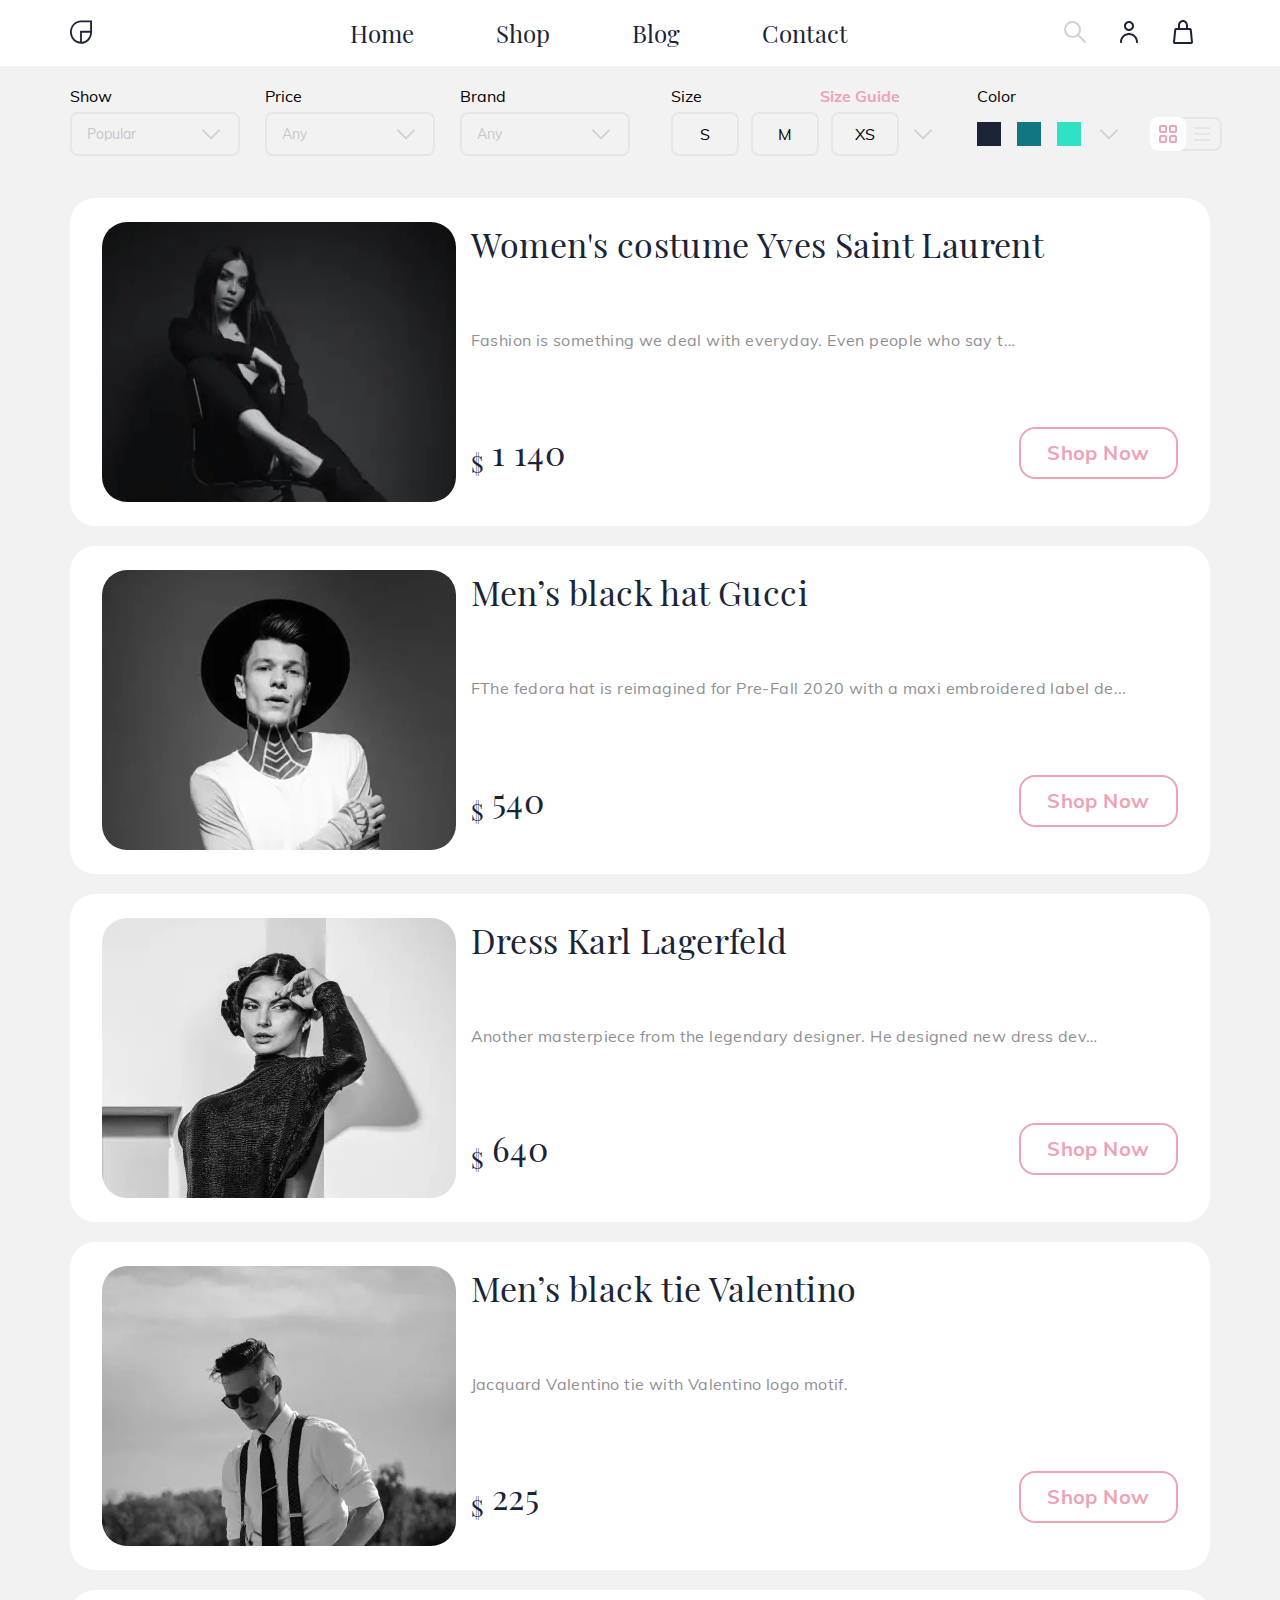
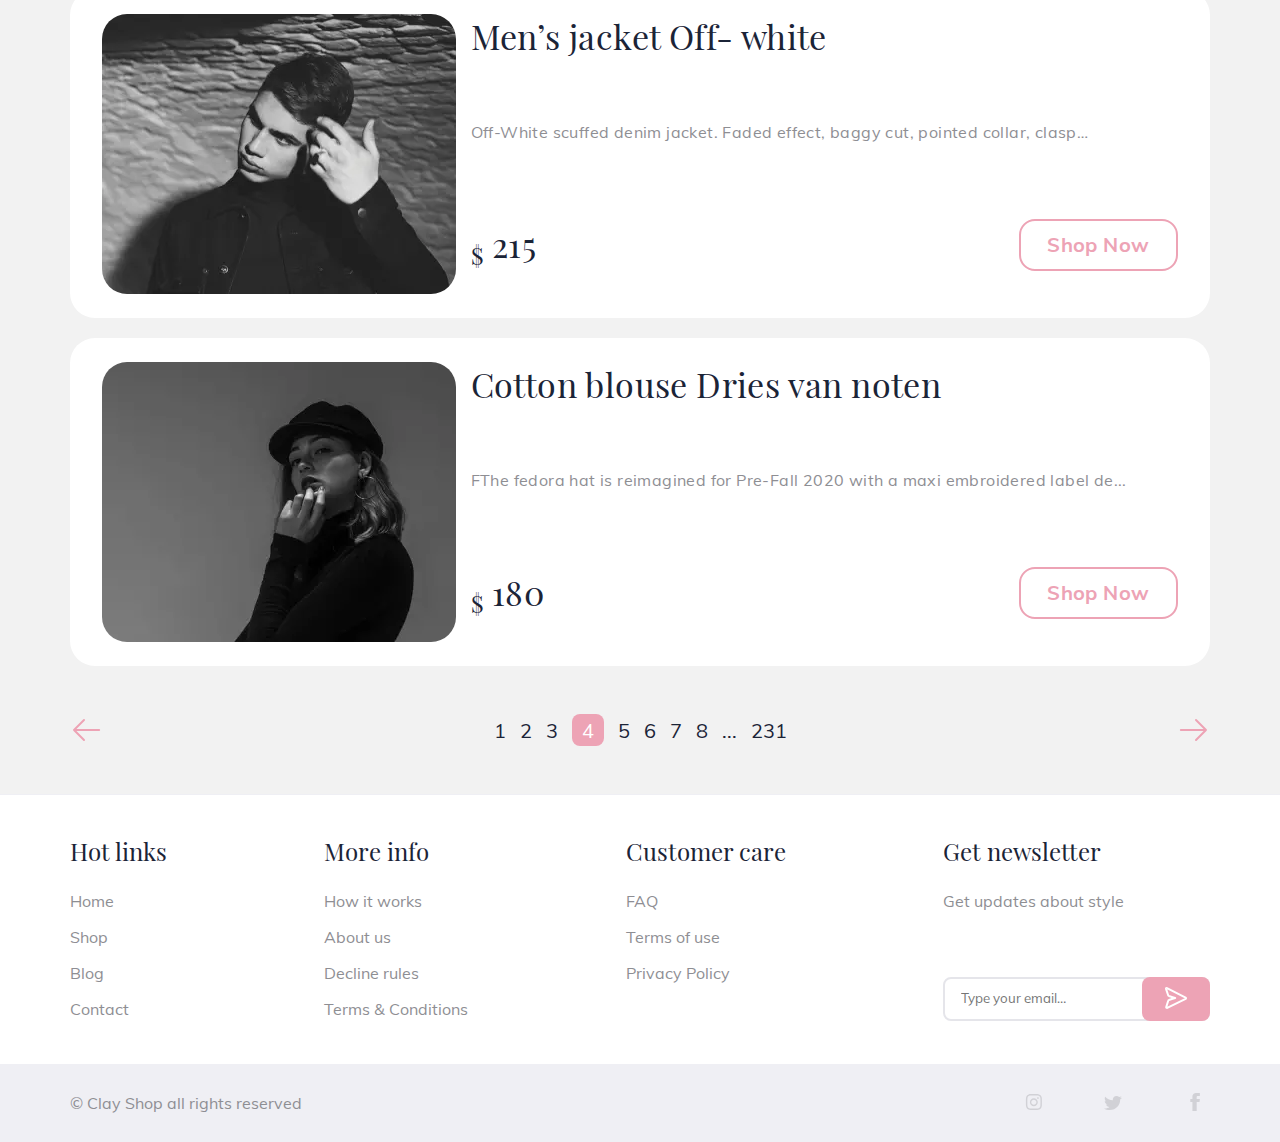
==== commit 8850fa0f: "Правки" ====
--- a/shop.html
+++ b/shop.html
@@ -7,4 +7,4 @@
 	<!-- <meta name="robots" content="noindex, nofollow"> --> 	<!-- <meta name="viewport" content="width=device-width, initial-scale=1.0, maximum-scale=1.0, user-scalable=0"> --> 	<meta name="viewport" content="width=device-width, initial-scale=1.0">-</head><body>    <div class="wrapper">        <header class="header">            <div class="header__content _container">                <div class="header__top shop-header__top">                    <a href="./index.html" class="header__logo">                        <span class="header__logo-icon">                            <svg width="22" height="24" viewBox="0 0 22 24" fill="none"                                xmlns="http://www.w3.org/2000/svg">                                <path class="header__logo-svg" fill-rule="evenodd" clip-rule="evenodd"                                    d="M11.9167 21.754C16.3711 21.284 19.8875 17.4261 20.1508 12.6397H11.9167V21.754ZM21.9868 12.6397H22V12.0625V0.375L11 0.375001C4.92486 0.375002 -5.31105e-07 5.60767 0 12.0625C5.31105e-07 18.5173 4.92486 23.75 11 23.75C16.893 23.75 21.7036 18.8263 21.9868 12.6397ZM11 2.32292C5.93739 2.32292 1.83333 6.68347 1.83333 12.0625C1.83333 17.1128 5.45112 21.2653 10.0833 21.754V10.6918H20.1667V2.32292H11Z"                                    fill="#1B2437" />                            </svg>                        </span>                    </a>                    <div class="header__menu menu shop-header__menu">                        <nav class="menu__body">                            <ul class="menu__list">                                <li><a href="./index.html"                                        class="shop-header__menu-link menu__link menu__link_m  menu__link_a">Home</a>                                </li>                                <li><a href="./shop.html"                                        class="shop-header__menu-link menu__link menu__link_m">Shop</a></li>                                <li><a href="" class="shop-header__menu-link menu__link menu__link_m">Blog</a></li>                                <li><a href="" class="shop-header__menu-link menu__link menu__link_m">Contact</a></li>                                <li class="social__wrap_two">                                    <ul class="header__social-list social__list social__list_two">                                        <li>                                            <a href="https://www.instagram.com/" class="social__item">                                                <svg width="25" height="24" viewBox="0 0 25 24" fill="none"                                                    xmlns="http://www.w3.org/2000/svg">                                                    <path class="social__svg" fill-rule="evenodd" clip-rule="evenodd"                                                        d="M20.8576 8.70406C20.82 7.85391 20.6825 7.26945 20.4856 6.763C20.2824 6.22542 19.9697 5.74412 19.5601 5.34402C19.16 4.93769 18.6754 4.62195 18.144 4.42196C17.6344 4.22502 17.0529 4.08754 16.2027 4.05006C15.346 4.0094 15.074 4 12.9013 4C10.7286 4 10.4566 4.0094 9.60315 4.04688C8.75284 4.08437 8.16827 4.22197 7.66184 4.41878C7.12403 4.62195 6.64265 4.93451 6.24247 5.34402C5.83606 5.74412 5.52038 6.22859 5.32023 6.75994C5.12326 7.26945 4.98575 7.85074 4.94826 8.70088C4.9076 9.55738 4.89819 9.82928 4.89819 12.0016C4.89819 14.1739 4.9076 14.4458 4.94509 15.2991C4.98258 16.1493 5.1202 16.7338 5.31718 17.2402C5.52038 17.7778 5.83606 18.259 6.24247 18.6591C6.64265 19.0655 7.12721 19.3812 7.65867 19.5812C8.16827 19.7782 8.74967 19.9156 9.6001 19.9531C10.4535 19.9907 10.7255 20 12.8983 20C15.071 20 15.3429 19.9907 16.1964 19.9531C17.0468 19.9156 17.6313 19.7782 18.1377 19.5812C19.2132 19.1655 20.0636 18.3154 20.4793 17.2402C20.6762 16.7306 20.8138 16.1493 20.8513 15.2991C20.8888 14.4458 20.8982 14.1739 20.8982 12.0016C20.8982 9.82928 20.895 9.55738 20.8576 8.70406ZM19.4164 15.2366C19.382 16.018 19.2507 16.44 19.1413 16.7213C18.8724 17.4183 18.3191 17.9715 17.6219 18.2404C17.3405 18.3498 16.9155 18.481 16.1369 18.5154C15.2928 18.553 15.0397 18.5622 12.9045 18.5622C10.7692 18.5622 10.5129 18.553 9.67191 18.5154C8.89035 18.481 8.46831 18.3498 8.18695 18.2404C7.84001 18.1122 7.52422 17.909 7.26789 17.6434C7.00216 17.3839 6.79896 17.0713 6.67074 16.7245C6.56131 16.4431 6.43004 16.018 6.39572 15.2398C6.35811 14.3958 6.34883 14.1426 6.34883 12.0078C6.34883 9.87299 6.35811 9.61671 6.39572 8.77597C6.43004 7.99457 6.56131 7.57261 6.67074 7.2913C6.79896 6.94431 7.00216 6.6287 7.27107 6.3723C7.53044 6.10662 7.84307 5.90346 8.19012 5.77538C8.47148 5.66598 8.8967 5.53473 9.67507 5.5003C10.5192 5.46282 10.7724 5.45342 12.9076 5.45342C15.046 5.45342 15.2991 5.46282 16.1401 5.5003C16.9216 5.53473 17.3437 5.66598 17.6251 5.77538C17.972 5.90346 18.2878 6.10662 18.5441 6.3723C18.8099 6.63174 19.0131 6.94431 19.1413 7.2913C19.2507 7.57261 19.382 7.99762 19.4164 8.77597C19.4539 9.61989 19.4633 9.87299 19.4633 12.0078C19.4633 14.1426 19.4539 14.3927 19.4164 15.2366ZM12.8447 8.27744C10.666 8.27744 8.89819 10.0451 8.89819 12.224C8.89819 14.4029 10.666 16.1705 12.8447 16.1705C15.0236 16.1705 16.7912 14.4029 16.7912 12.224C16.7912 10.0451 15.0236 8.27744 12.8447 8.27744ZM12.8447 14.784C11.4312 14.784 10.2847 13.6376 10.2847 12.224C10.2847 10.8104 11.4312 9.66396 12.8447 9.66396C14.2584 9.66396 15.4048 10.8104 15.4048 12.224C15.4048 13.6376 14.2584 14.784 12.8447 14.784ZM16.9473 9.04267C17.4562 9.04267 17.8688 8.63013 17.8688 8.12134C17.8688 7.61242 17.4562 7.2 16.9473 7.2C16.4385 7.2 16.026 7.61242 16.026 8.12134C16.026 8.63013 16.4385 9.04267 16.9473 9.04267Z"                                                        fill="#D1D1D6" />                                                </svg>                                            </a>                                        </li>                                        <li>                                            <a href="https://twitter.com/" class="social__item">                                                <svg width="24" height="24" viewBox="0 0 24 24" fill="none"                                                    xmlns="http://www.w3.org/2000/svg">                                                    <path class="social__svg"                                                        d="M21 7.65738C20.3306 7.93846 19.6174 8.12476 18.8737 8.21522C19.6387 7.77799 20.2226 7.09092 20.4971 6.26277C19.7839 6.66984 18.9964 6.95738 18.1571 7.11784C17.4799 6.42754 16.5146 6 15.4616 6C13.4186 6 11.7739 7.58738 11.7739 9.53338C11.7739 9.81338 11.7986 10.0826 11.8594 10.3389C8.7915 10.1957 6.07688 8.78815 4.25325 6.644C3.93487 7.17276 3.74812 7.77799 3.74812 8.42953C3.74812 9.65291 4.40625 10.7374 5.38725 11.3652C4.79437 11.3544 4.21275 11.1897 3.72 10.9301C3.72 10.9409 3.72 10.9549 3.72 10.9689C3.72 12.6855 4.99912 14.1114 6.6765 14.4398C6.37613 14.5184 6.04875 14.5561 5.709 14.5561C5.47275 14.5561 5.23425 14.5432 5.01037 14.4958C5.4885 15.8948 6.84526 16.9232 8.4585 16.9566C7.203 17.8968 5.60887 18.4632 3.88312 18.4632C3.5805 18.4632 3.29025 18.4503 3 18.4148C4.63462 19.4238 6.57188 20 8.661 20C15.4515 20 19.164 14.6154 19.164 9.94799C19.164 9.79184 19.1584 9.64107 19.1505 9.49138C19.8829 8.99384 20.4982 8.37245 21 7.65738Z"                                                        fill="#D1D1D6" />                                                </svg>                                            </a>                                        </li>                                        <li>                                            <a href="https://www.facebook.com/" class="social__item">                                                <svg width="30" height="24" viewBox="0 0 30 24" fill="none"                                                    xmlns="http://www.w3.org/2000/svg">                                                    <path class="social__svg" fill-rule="evenodd" clip-rule="evenodd"                                                        d="M16.683 21V11.999H19.5189L19.8947 8.89714H16.683L16.6878 7.34465C16.6878 6.53565 16.7755 6.10217 18.1017 6.10217H19.8746V3H17.0383C13.6315 3 12.4323 4.50471 12.4323 7.03517V8.89749H10.3087V11.9993H12.4323V21H16.683Z"                                                        fill="#D1D1D6" />                                                </svg>                                            </a>                                        </li>                                    </ul>                                </li>                            </ul>                        </nav>                    </div>                    <div class="header__search-basket">                        <a href="" class="header__search">                            <svg width="24" height="24" viewBox="0 0 24 24" fill="none"                                xmlns="http://www.w3.org/2000/svg">                                <circle class="social__svg" cx="9.5" cy="9.5" r="7.5" stroke="#D1D1D6"                                    stroke-width="2" />                                <path class="social__svg" d="M15 15L22 22" stroke="#D1D1D6" stroke-width="2"                                    stroke-linecap="round" />                            </svg>                        </a>                        <a href="" class="header__user">                            <svg width="24" height="24" viewBox="0 0 24 24" fill="none"                                xmlns="http://www.w3.org/2000/svg">                                <path class="social__svg" fill-rule="evenodd" clip-rule="evenodd"                                    d="M12 1C9.23858 1 7 3.23858 7 6C7 8.76142 9.23858 11 12 11C14.7614 11 17 8.76142 17 6C17 3.23858 14.7614 1 12 1ZM12 3C13.6569 3 15 4.34315 15 6C15 7.65685 13.6569 9 12 9C10.3431 9 9 7.65685 9 6C9 4.34315 10.3431 3 12 3ZM21 22C21 17.0294 16.9706 13 12 13C7.02944 13 3 17.0294 3 22C3 22.5523 3.44772 23 4 23C4.55228 23 5 22.5523 5 22C5 18.134 8.13401 15 12 15C15.866 15 19 18.134 19 22C19 22.5523 19.4477 23 20 23C20.5523 23 21 22.5523 21 22Z"                                    fill="#1B2437" />                            </svg>                        </a>                        <a href="" class="header__basket">                            <svg class="header__basket-svg" width="24" height="24" viewBox="0 0 24 24" fill="none"                                xmlns="http://www.w3.org/2000/svg">                                <path fill-rule="evenodd" clip-rule="evenodd"                                    d="M16.9959 5.2216C16.889 2.33823 14.7166 0 12 0C9.21371 0 7 2.45968 7 5.44444V8H5.11324C4.15956 8 3.36171 8.69484 3.26943 9.60575L2.00869 22.0502C2.0029 22.1074 2 22.1648 2 22.2222C2 23.2041 2.82939 24 3.8525 24H20.1474C20.2072 24 20.267 23.9972 20.3266 23.9917C21.3449 23.8966 22.0902 23.0274 21.9912 22.0502L20.7304 9.60575C20.6382 8.69484 19.8403 8 18.8866 8H17V5.44444L16.9959 5.2216ZM15 8V5.44444C15 3.52001 13.632 2 12 2C10.4243 2 9.09466 3.41699 9.00483 5.24685L9 5.44444V8H15ZM20 22L18.7621 10H5.23792L4 22H20Z"                                    fill="#1B2437" />                            </svg>                        </a>                        <div class="menu__icon icon-menu">                            <span></span>                            <span></span>                            <span></span>                        </div>                    </div>                </div>            </div>        </header>        <main class="page">            <div class="func">                <div class="func__contain _container">                    <form action="#" class="func__form form-func">                        <div class="form-func__change change">                            <div class="change__block">                                <div class="change__title func__title">Show</div>                                <select name="form[]" class="change">                                    <option value="1" selected="selected">Popular</option>                                    <option value="2">Пункт №2</option>                                    <option value="3">Пункт №3</option>                                    <option value="4">Пункт №4</option>                                </select>                            </div>                            <div class="change__block">                                <div class="change__title func__title">Price</div>                                <select name="form[]" class="change">                                    <option value="1" selected="selected">Any</option>                                    <option value="2">Пункт №2</option>                                    <option value="3">Пункт №3</option>                                    <option value="4">Пункт №4</option>                                </select>                            </div>                            <div class="change__block">                                <div class="change__title func__title">Brand</div>                                <select name="form[]" class="change">                                    <option value="1" selected="selected">Any</option>                                    <option value="2">Пункт №2</option>                                    <option value="3">Пункт №3</option>                                    <option value="4">Пункт №4</option>                                </select>                            </div>                        </div>                        <div class="form-func__size size">                            <div class="size__title func__title">                                Size                                <span class="size__title_p">Size Guide</span>                            </div>                            <div class="size__row func__row">                                <div class="size__item">                                    <label class="size__label">                                        <input type="radio" class="size__radio" name="size">                                        <span class="size__mask">S</span>                                    </label>                                </div>                                <div class="size__item">                                    <label class="size__label">                                        <input type="radio" class="size__radio" name="size">                                        <span class="size__mask">M</span>                                    </label>                                </div>                                <div class="size__item">                                    <label class="size__label">                                        <input type="radio" class="size__radio" name="size">                                        <span class="size__mask">XS</span>                                    </label>                                </div>                                <div class="size__item size__item_s">                                    <select name="form[]" class="size__select">                                        <option value="1" selected="selected">Пункт №1</option>                                        <option value="2">Пункт №2</option>                                        <option value="3">Пункт №3</option>                                        <option value="4">Пункт №4</option>                                    </select>                                </div>                            </div>                        </div>                        <div class="form-func__color color">                            <div class="color__title func__title">                                Color                            </div>                            <div class="color__row func__row">                                <label class="color__item">                                    <div class="color__label">                                        <input type="radio" class="color__radio" name="color">                                        <span class="color__mask"></span>                                    </div>                                </label>                                <label class="color__item">                                    <div class="color__label">                                        <input type="radio" class="color__radio" name="color">                                        <span class="color__mask"></span>                                    </div>                                </label>                                <label class="color__item">                                    <div class="color__label">                                        <input type="radio" class="color__radio" name="color">                                        <span class="color__mask"></span>                                    </div>                                </label>                                <div class="color__item">                                    <select name="form[]" class="color__select">                                        <option value="1" selected="selected"></option>                                        <option value="2"></option>                                        <option value="3"></option>                                        <option value="4"></option>                                        <option value="1" selected="selected"></option>                                        <option value="2"></option>                                        <option value="3"></option>                                        <option value="4"></option>                                        <option value="1" selected="selected"></option>                                        <option value="2"></option>                                        <option value="3"></option>                                        <option value="4"></option>                                    </select>                                </div>                            </div>                        </div>                        <div class="func__switch"></div>                    </form>                </div>            </div>            <div class="content">                <div class="content__contain _container">                    <div class="content__wrap">                        <div class="collection__item content__item">                            <div class="collection__picture">                                <picture><source srcset="./img/shop-content/one.webp" type="image/webp"><img src="./img/shop-content/one.png" alt="" class="collection__img"></picture>                            </div>                            <div class="collection__block">                                <div class="collection__title">Women's costume Yves Saint Laurent</div>                                <div class="collection__text">Fashion is something we deal with everyday. Even people                                    who say t…</div>                                <div class="collection__row">                                    <div class="collection__price">                                        <span class="collection__valuthe">$</span>1 140                                    </div>                                    <a href="" class="collection__btn btn">Shop Now</a>                                </div>                            </div>                        </div>                        <div class="collection__item content__item">                            <div class="collection__picture">                                <picture><source srcset="./img/shop-content/two.webp" type="image/webp"><img src="./img/shop-content/two.png" alt="" class="collection__img"></picture>                            </div>                            <div class="collection__block">                                <div class="collection__title">Men’s black hat Gucci</div>                                <div class="collection__text">FThe fedora hat is reimagined for Pre-Fall                                    2020 with a maxi embroidered label de...</div>                                <div class="collection__row">                                    <div class="collection__price">                                        <span class="collection__valuthe">$</span>540                                    </div>                                    <a href="" class="collection__btn btn">Shop Now</a>                                </div>                            </div>                        </div>                        <div class="collection__item content__item">                            <div class="collection__picture">                                <picture><source srcset="./img/shop-content/three.webp" type="image/webp"><img src="./img/shop-content/three.png" alt="" class="collection__img"></picture>                            </div>                            <div class="collection__block">                                <div class="collection__title">Dress Karl Lagerfeld</div>                                <div class="collection__text">Another masterpiece from the legendary designer. He                                    designed new dress dev…</div>                                <div class="collection__row">                                    <div class="collection__price">                                        <span class="collection__valuthe">$</span>640                                    </div>                                    <a href="" class="collection__btn btn">Shop Now</a>                                </div>                            </div>                        </div>                        <div class="collection__item content__item">                            <div class="collection__picture">                                <picture><source srcset="./img/shop-content/four.webp" type="image/webp"><img src="./img/shop-content/four.png" alt="" class="collection__img"></picture>                            </div>                            <div class="collection__block">                                <div class="collection__title">Men’s black tie Valentino</div>                                <div class="collection__text">Jacquard Valentino tie with Valentino logo motif.</div>                                <div class="collection__row">                                    <div class="collection__price">                                        <span class="collection__valuthe">$</span>225                                    </div>                                    <a href="" class="collection__btn btn">Shop Now</a>                                </div>                            </div>                        </div>                        <div class="collection__item content__item">                            <div class="collection__picture">                                <picture><source srcset="./img/shop-content/five.webp" type="image/webp"><img src="./img/shop-content/five.png" alt="" class="collection__img"></picture>                            </div>                            <div class="collection__block">                                <div class="collection__title">Men’s jacket Off- white</div>                                <div class="collection__text">Off-White scuffed denim jacket. Faded effect, baggy cut,                                    pointed collar, clasp…</div>                                <div class="collection__row">                                    <div class="collection__price">                                        <span class="collection__valuthe">$</span>215                                    </div>                                    <a href="" class="collection__btn btn">Shop Now</a>                                </div>                            </div>                        </div>                        <div class="collection__item content__item">                            <div class="collection__picture">                                <picture><source srcset="./img/shop-content/six.webp" type="image/webp"><img src="./img/shop-content/six.png" alt="" class="collection__img"></picture>                            </div>                            <div class="collection__block">                                <div class="collection__title">Cotton blouse Dries van noten</div>                                <div class="collection__text">FThe fedora hat is reimagined for Pre-Fall                                    2020 with a maxi embroidered label de...</div>                                <div class="collection__row">                                    <div class="collection__price">                                        <span class="collection__valuthe">$</span>180                                    </div>                                    <a href="" class="collection__btn btn">Shop Now</a>                                </div>                            </div>                        </div>                    </div>                </div>            </div>            <div class="pagination">                <div class="pagination__content _container">                    <a href="" class="pagination__arr pagination__arr_prev"></a>                    <ul class="pagination__list">                        <li><a href="" class="pagination__link">1</a></li>                        <li><a href="" class="pagination__link">2</a></li>                        <li><a href="" class="pagination__link">3</a></li>                        <li><a href="" class="pagination__link pagination__link_active">4</a></li>                        <li><a href="" class="pagination__link">5</a></li>                        <li><a href="" class="pagination__link">6</a></li>                        <li><a href="" class="pagination__link">7</a></li>                        <li><a href="" class="pagination__link">8</a></li>                        <li><a href="" class="pagination__link">...</a></li>                        <li><a href="" class="pagination__link">231</a></li>                    </ul>                    <ul class="pagination__list pagination__list_m">                        <li><a href="" class="pagination__link">1</a></li>                        <li><a href="" class="pagination__link">...</a></li>                        <li><a href="" class="pagination__link pagination__link_active">4</a></li>                        <li><a href="" class="pagination__link">...</a></li>                        <li><a href="" class="pagination__link">231</a></li>                    </ul>                    <a href="" class="pagination__arr pagination__arr_next"></a>                </div>            </div>        </main>        <footer class="footer">            <div class="footer__content">                <div class="footer__middle middle">                    <div class="_container">                        <div class="middle__row shop-footer__row">                            <div class="middle__item-list shop-footer__item-list">                                <div class="middle__title">Hot links</div>                                <ul class="middle__list">                                    <li><a href="" class="middle__link">Home</a></li>                                    <li><a href="./shop.html" class="middle__link">Shop</a></li>                                    <li><a href="" class="middle__link">Blog</a></li>                                    <li><a href="" class="middle__link">Contact</a></li>                                </ul>                            </div>                            <div class="middle__item-list shop-footer__item-list">                                <div class="middle__title">More info</div>                                <ul class="middle__list">                                    <li><a href="" class="middle__link">How it works</a></li>                                    <li><a href="" class="middle__link">About us</a></li>                                    <li><a href="" class="middle__link">Decline rules</a></li>                                    <li><a href="" class="middle__link">Terms & Conditions</a></li>                                </ul>                            </div>                            <div class="middle__item-list shop-footer__item-list">                                <div class="middle__title">Customer care</div>                                <ul class="middle__list">                                    <li><a href="" class="middle__link">FAQ</a></li>                                    <li><a href="./shop.html" class="middle__link">Terms of use</a></li>                                    <li><a href="" class="middle__link">Privacy Policy</a></li>                                </ul>                            </div>                            <div class="middle__item-list shop-footer__item-list">                                <div class="middle__title">Get newsletter</div>                                <ul class="middle__list shop-footer__list">                                    <li><a href="" class="middle__link">Get updates about style</a></li>                                    <li>                                        <form action="#" class="shop-footer__form">                                            <input type="email" placeholder="Type your email…"                                                class="shop-footer__input">                                            <button type="submit" class="form__btn shop-footer__btn"><svg width="24"                                                    height="24" viewBox="0 0 24 24" fill="none"                                                    xmlns="http://www.w3.org/2000/svg">                                                    <path class="shop-footer__icon"                                                        d="M21.621 11.603L2.9839 2.07798C2.45756 1.80899 1.86917 2.27793 2.02569 2.84244L4.32682 9.76261C4.39941 10.0245 11.1946 12.0511 11.1946 12.0511C11.1946 12.0511 4.41296 14.0109 4.34616 14.2712L2.22852 21.1432C2.08441 21.705 2.68385 22.1861 3.20393 21.9288L21.6343 12.8075C22.1291 12.5625 22.119 11.8574 21.621 11.603Z"                                                        stroke="white" stroke-width="2" stroke-linejoin="round" />                                                </svg></button>                                        </form>                                    </li>                                </ul>                            </div>                        </div>                    </div>                </div>                <div class="footer__bottom bottom">                    <div class="_container">                        <div class="bottom__row">                            <div class="bottom__license">© Clay Shop all rights reserved</div>                            <ul class="bottom__social social__list">                                <li>                                    <a href="https://www.instagram.com/" class="social__item">                                        <svg width="25" height="24" viewBox="0 0 25 24" fill="none"                                            xmlns="http://www.w3.org/2000/svg">                                            <path class="social__svg_f" fill-rule="evenodd" clip-rule="evenodd"                                                d="M20.8576 8.70406C20.82 7.85391 20.6825 7.26945 20.4856 6.763C20.2824 6.22542 19.9697 5.74412 19.5601 5.34402C19.16 4.93769 18.6754 4.62195 18.144 4.42196C17.6344 4.22502 17.0529 4.08754 16.2027 4.05006C15.346 4.0094 15.074 4 12.9013 4C10.7286 4 10.4566 4.0094 9.60315 4.04688C8.75284 4.08437 8.16827 4.22197 7.66184 4.41878C7.12403 4.62195 6.64265 4.93451 6.24247 5.34402C5.83606 5.74412 5.52038 6.22859 5.32023 6.75994C5.12326 7.26945 4.98575 7.85074 4.94826 8.70088C4.9076 9.55738 4.89819 9.82928 4.89819 12.0016C4.89819 14.1739 4.9076 14.4458 4.94509 15.2991C4.98258 16.1493 5.1202 16.7338 5.31718 17.2402C5.52038 17.7778 5.83606 18.259 6.24247 18.6591C6.64265 19.0655 7.12721 19.3812 7.65867 19.5812C8.16827 19.7782 8.74967 19.9156 9.6001 19.9531C10.4535 19.9907 10.7255 20 12.8983 20C15.071 20 15.3429 19.9907 16.1964 19.9531C17.0468 19.9156 17.6313 19.7782 18.1377 19.5812C19.2132 19.1655 20.0636 18.3154 20.4793 17.2402C20.6762 16.7306 20.8138 16.1493 20.8513 15.2991C20.8888 14.4458 20.8982 14.1739 20.8982 12.0016C20.8982 9.82928 20.895 9.55738 20.8576 8.70406ZM19.4164 15.2366C19.382 16.018 19.2507 16.44 19.1413 16.7213C18.8724 17.4183 18.3191 17.9715 17.6219 18.2404C17.3405 18.3498 16.9155 18.481 16.1369 18.5154C15.2928 18.553 15.0397 18.5622 12.9045 18.5622C10.7692 18.5622 10.5129 18.553 9.67191 18.5154C8.89035 18.481 8.46831 18.3498 8.18695 18.2404C7.84001 18.1122 7.52422 17.909 7.26789 17.6434C7.00216 17.3839 6.79896 17.0713 6.67074 16.7245C6.56131 16.4431 6.43004 16.018 6.39572 15.2398C6.35811 14.3958 6.34883 14.1426 6.34883 12.0078C6.34883 9.87299 6.35811 9.61671 6.39572 8.77597C6.43004 7.99457 6.56131 7.57261 6.67074 7.2913C6.79896 6.94431 7.00216 6.6287 7.27107 6.3723C7.53044 6.10662 7.84307 5.90346 8.19012 5.77538C8.47148 5.66598 8.8967 5.53473 9.67507 5.5003C10.5192 5.46282 10.7724 5.45342 12.9076 5.45342C15.046 5.45342 15.2991 5.46282 16.1401 5.5003C16.9216 5.53473 17.3437 5.66598 17.6251 5.77538C17.972 5.90346 18.2878 6.10662 18.5441 6.3723C18.8099 6.63174 19.0131 6.94431 19.1413 7.2913C19.2507 7.57261 19.382 7.99762 19.4164 8.77597C19.4539 9.61989 19.4633 9.87299 19.4633 12.0078C19.4633 14.1426 19.4539 14.3927 19.4164 15.2366ZM12.8447 8.27744C10.666 8.27744 8.89819 10.0451 8.89819 12.224C8.89819 14.4029 10.666 16.1705 12.8447 16.1705C15.0236 16.1705 16.7912 14.4029 16.7912 12.224C16.7912 10.0451 15.0236 8.27744 12.8447 8.27744ZM12.8447 14.784C11.4312 14.784 10.2847 13.6376 10.2847 12.224C10.2847 10.8104 11.4312 9.66396 12.8447 9.66396C14.2584 9.66396 15.4048 10.8104 15.4048 12.224C15.4048 13.6376 14.2584 14.784 12.8447 14.784ZM16.9473 9.04267C17.4562 9.04267 17.8688 8.63013 17.8688 8.12134C17.8688 7.61242 17.4562 7.2 16.9473 7.2C16.4385 7.2 16.026 7.61242 16.026 8.12134C16.026 8.63013 16.4385 9.04267 16.9473 9.04267Z"                                                fill="#D1D1D6" />                                        </svg>                                    </a>                                </li>                                <li>                                    <a href="https://twitter.com/" class="social__item">                                        <svg width="24" height="24" viewBox="0 0 24 24" fill="none"                                            xmlns="http://www.w3.org/2000/svg">                                            <path class="social__svg_f"                                                d="M21 7.65738C20.3306 7.93846 19.6174 8.12476 18.8737 8.21522C19.6387 7.77799 20.2226 7.09092 20.4971 6.26277C19.7839 6.66984 18.9964 6.95738 18.1571 7.11784C17.4799 6.42754 16.5146 6 15.4616 6C13.4186 6 11.7739 7.58738 11.7739 9.53338C11.7739 9.81338 11.7986 10.0826 11.8594 10.3389C8.7915 10.1957 6.07688 8.78815 4.25325 6.644C3.93487 7.17276 3.74812 7.77799 3.74812 8.42953C3.74812 9.65291 4.40625 10.7374 5.38725 11.3652C4.79437 11.3544 4.21275 11.1897 3.72 10.9301C3.72 10.9409 3.72 10.9549 3.72 10.9689C3.72 12.6855 4.99912 14.1114 6.6765 14.4398C6.37613 14.5184 6.04875 14.5561 5.709 14.5561C5.47275 14.5561 5.23425 14.5432 5.01037 14.4958C5.4885 15.8948 6.84526 16.9232 8.4585 16.9566C7.203 17.8968 5.60887 18.4632 3.88312 18.4632C3.5805 18.4632 3.29025 18.4503 3 18.4148C4.63462 19.4238 6.57188 20 8.661 20C15.4515 20 19.164 14.6154 19.164 9.94799C19.164 9.79184 19.1584 9.64107 19.1505 9.49138C19.8829 8.99384 20.4982 8.37245 21 7.65738Z"                                                fill="#D1D1D6" />                                        </svg>                                    </a>                                </li>                                <li>                                    <a href="https://www.facebook.com/" class="social__item">                                        <svg width="30" height="24" viewBox="0 0 30 24" fill="none"                                            xmlns="http://www.w3.org/2000/svg">                                            <path class="social__svg_f" fill-rule="evenodd" clip-rule="evenodd"                                                d="M16.683 21V11.999H19.5189L19.8947 8.89714H16.683L16.6878 7.34465C16.6878 6.53565 16.7755 6.10217 18.1017 6.10217H19.8746V3H17.0383C13.6315 3 12.4323 4.50471 12.4323 7.03517V8.89749H10.3087V11.9993H12.4323V21H16.683Z"                                                fill="#D1D1D6" />                                        </svg>                                    </a>                                </li>                            </ul>                        </div>                    </div>                </div>            </div>        </footer>    </div>    <script src="https://code.jquery.com/jquery-3.3.1.min.js"></script>    <script src="js/vendors.min.js"></script>    <script src="js/shop.min.js"></script></body></html>+</head><body>    <div class="wrapper">        <header class="header">            <div class="header__content _container">                <div class="header__top shop-header__top">                    <a href="./index.html" class="header__logo">                        <span class="header__logo-icon">                            <svg width="22" height="24" viewBox="0 0 22 24" fill="none"                                xmlns="http://www.w3.org/2000/svg">                                <path class="header__logo-svg" fill-rule="evenodd" clip-rule="evenodd"                                    d="M11.9167 21.754C16.3711 21.284 19.8875 17.4261 20.1508 12.6397H11.9167V21.754ZM21.9868 12.6397H22V12.0625V0.375L11 0.375001C4.92486 0.375002 -5.31105e-07 5.60767 0 12.0625C5.31105e-07 18.5173 4.92486 23.75 11 23.75C16.893 23.75 21.7036 18.8263 21.9868 12.6397ZM11 2.32292C5.93739 2.32292 1.83333 6.68347 1.83333 12.0625C1.83333 17.1128 5.45112 21.2653 10.0833 21.754V10.6918H20.1667V2.32292H11Z"                                    fill="#1B2437" />                            </svg>                        </span>                    </a>                    <div class="header__menu menu shop-header__menu">                        <nav id="shop__menu" class="menu__body">                            <ul class="menu__list">                                <li><a href="./index.html"                                        class="shop-header__menu-link menu__link menu__link_m  menu__link_a">Home</a>                                </li>                                <li><a href="./shop.html"                                        class="shop-header__menu-link menu__link menu__link_m">Shop</a></li>                                <li><a href="" class="shop-header__menu-link menu__link menu__link_m">Blog</a></li>                                <li><a href="" class="shop-header__menu-link menu__link menu__link_m">Contact</a></li>                                <li class="social__wrap_two">                                    <ul class="header__social-list social__list social__list_two">                                        <li>                                            <a href="https://www.instagram.com/" class="social__item">                                                <svg width="25" height="24" viewBox="0 0 25 24" fill="none"                                                    xmlns="http://www.w3.org/2000/svg">                                                    <path class="social__svg" fill-rule="evenodd" clip-rule="evenodd"                                                        d="M20.8576 8.70406C20.82 7.85391 20.6825 7.26945 20.4856 6.763C20.2824 6.22542 19.9697 5.74412 19.5601 5.34402C19.16 4.93769 18.6754 4.62195 18.144 4.42196C17.6344 4.22502 17.0529 4.08754 16.2027 4.05006C15.346 4.0094 15.074 4 12.9013 4C10.7286 4 10.4566 4.0094 9.60315 4.04688C8.75284 4.08437 8.16827 4.22197 7.66184 4.41878C7.12403 4.62195 6.64265 4.93451 6.24247 5.34402C5.83606 5.74412 5.52038 6.22859 5.32023 6.75994C5.12326 7.26945 4.98575 7.85074 4.94826 8.70088C4.9076 9.55738 4.89819 9.82928 4.89819 12.0016C4.89819 14.1739 4.9076 14.4458 4.94509 15.2991C4.98258 16.1493 5.1202 16.7338 5.31718 17.2402C5.52038 17.7778 5.83606 18.259 6.24247 18.6591C6.64265 19.0655 7.12721 19.3812 7.65867 19.5812C8.16827 19.7782 8.74967 19.9156 9.6001 19.9531C10.4535 19.9907 10.7255 20 12.8983 20C15.071 20 15.3429 19.9907 16.1964 19.9531C17.0468 19.9156 17.6313 19.7782 18.1377 19.5812C19.2132 19.1655 20.0636 18.3154 20.4793 17.2402C20.6762 16.7306 20.8138 16.1493 20.8513 15.2991C20.8888 14.4458 20.8982 14.1739 20.8982 12.0016C20.8982 9.82928 20.895 9.55738 20.8576 8.70406ZM19.4164 15.2366C19.382 16.018 19.2507 16.44 19.1413 16.7213C18.8724 17.4183 18.3191 17.9715 17.6219 18.2404C17.3405 18.3498 16.9155 18.481 16.1369 18.5154C15.2928 18.553 15.0397 18.5622 12.9045 18.5622C10.7692 18.5622 10.5129 18.553 9.67191 18.5154C8.89035 18.481 8.46831 18.3498 8.18695 18.2404C7.84001 18.1122 7.52422 17.909 7.26789 17.6434C7.00216 17.3839 6.79896 17.0713 6.67074 16.7245C6.56131 16.4431 6.43004 16.018 6.39572 15.2398C6.35811 14.3958 6.34883 14.1426 6.34883 12.0078C6.34883 9.87299 6.35811 9.61671 6.39572 8.77597C6.43004 7.99457 6.56131 7.57261 6.67074 7.2913C6.79896 6.94431 7.00216 6.6287 7.27107 6.3723C7.53044 6.10662 7.84307 5.90346 8.19012 5.77538C8.47148 5.66598 8.8967 5.53473 9.67507 5.5003C10.5192 5.46282 10.7724 5.45342 12.9076 5.45342C15.046 5.45342 15.2991 5.46282 16.1401 5.5003C16.9216 5.53473 17.3437 5.66598 17.6251 5.77538C17.972 5.90346 18.2878 6.10662 18.5441 6.3723C18.8099 6.63174 19.0131 6.94431 19.1413 7.2913C19.2507 7.57261 19.382 7.99762 19.4164 8.77597C19.4539 9.61989 19.4633 9.87299 19.4633 12.0078C19.4633 14.1426 19.4539 14.3927 19.4164 15.2366ZM12.8447 8.27744C10.666 8.27744 8.89819 10.0451 8.89819 12.224C8.89819 14.4029 10.666 16.1705 12.8447 16.1705C15.0236 16.1705 16.7912 14.4029 16.7912 12.224C16.7912 10.0451 15.0236 8.27744 12.8447 8.27744ZM12.8447 14.784C11.4312 14.784 10.2847 13.6376 10.2847 12.224C10.2847 10.8104 11.4312 9.66396 12.8447 9.66396C14.2584 9.66396 15.4048 10.8104 15.4048 12.224C15.4048 13.6376 14.2584 14.784 12.8447 14.784ZM16.9473 9.04267C17.4562 9.04267 17.8688 8.63013 17.8688 8.12134C17.8688 7.61242 17.4562 7.2 16.9473 7.2C16.4385 7.2 16.026 7.61242 16.026 8.12134C16.026 8.63013 16.4385 9.04267 16.9473 9.04267Z"                                                        fill="#D1D1D6" />                                                </svg>                                            </a>                                        </li>                                        <li>                                            <a href="https://twitter.com/" class="social__item">                                                <svg width="24" height="24" viewBox="0 0 24 24" fill="none"                                                    xmlns="http://www.w3.org/2000/svg">                                                    <path class="social__svg"                                                        d="M21 7.65738C20.3306 7.93846 19.6174 8.12476 18.8737 8.21522C19.6387 7.77799 20.2226 7.09092 20.4971 6.26277C19.7839 6.66984 18.9964 6.95738 18.1571 7.11784C17.4799 6.42754 16.5146 6 15.4616 6C13.4186 6 11.7739 7.58738 11.7739 9.53338C11.7739 9.81338 11.7986 10.0826 11.8594 10.3389C8.7915 10.1957 6.07688 8.78815 4.25325 6.644C3.93487 7.17276 3.74812 7.77799 3.74812 8.42953C3.74812 9.65291 4.40625 10.7374 5.38725 11.3652C4.79437 11.3544 4.21275 11.1897 3.72 10.9301C3.72 10.9409 3.72 10.9549 3.72 10.9689C3.72 12.6855 4.99912 14.1114 6.6765 14.4398C6.37613 14.5184 6.04875 14.5561 5.709 14.5561C5.47275 14.5561 5.23425 14.5432 5.01037 14.4958C5.4885 15.8948 6.84526 16.9232 8.4585 16.9566C7.203 17.8968 5.60887 18.4632 3.88312 18.4632C3.5805 18.4632 3.29025 18.4503 3 18.4148C4.63462 19.4238 6.57188 20 8.661 20C15.4515 20 19.164 14.6154 19.164 9.94799C19.164 9.79184 19.1584 9.64107 19.1505 9.49138C19.8829 8.99384 20.4982 8.37245 21 7.65738Z"                                                        fill="#D1D1D6" />                                                </svg>                                            </a>                                        </li>                                        <li>                                            <a href="https://www.facebook.com/" class="social__item">                                                <svg width="30" height="24" viewBox="0 0 30 24" fill="none"                                                    xmlns="http://www.w3.org/2000/svg">                                                    <path class="social__svg" fill-rule="evenodd" clip-rule="evenodd"                                                        d="M16.683 21V11.999H19.5189L19.8947 8.89714H16.683L16.6878 7.34465C16.6878 6.53565 16.7755 6.10217 18.1017 6.10217H19.8746V3H17.0383C13.6315 3 12.4323 4.50471 12.4323 7.03517V8.89749H10.3087V11.9993H12.4323V21H16.683Z"                                                        fill="#D1D1D6" />                                                </svg>                                            </a>                                        </li>                                    </ul>                                </li>                            </ul>                        </nav>                    </div>                    <div class="header__search-basket">                        <a href="" class="header__search">                            <svg width="24" height="24" viewBox="0 0 24 24" fill="none"                                xmlns="http://www.w3.org/2000/svg">                                <circle class="social__svg" cx="9.5" cy="9.5" r="7.5" stroke="#D1D1D6"                                    stroke-width="2" />                                <path class="social__svg" d="M15 15L22 22" stroke="#D1D1D6" stroke-width="2"                                    stroke-linecap="round" />                            </svg>                        </a>                        <a href="" class="header__user">                            <svg width="24" height="24" viewBox="0 0 24 24" fill="none"                                xmlns="http://www.w3.org/2000/svg">                                <path class="social__svg" fill-rule="evenodd" clip-rule="evenodd"                                    d="M12 1C9.23858 1 7 3.23858 7 6C7 8.76142 9.23858 11 12 11C14.7614 11 17 8.76142 17 6C17 3.23858 14.7614 1 12 1ZM12 3C13.6569 3 15 4.34315 15 6C15 7.65685 13.6569 9 12 9C10.3431 9 9 7.65685 9 6C9 4.34315 10.3431 3 12 3ZM21 22C21 17.0294 16.9706 13 12 13C7.02944 13 3 17.0294 3 22C3 22.5523 3.44772 23 4 23C4.55228 23 5 22.5523 5 22C5 18.134 8.13401 15 12 15C15.866 15 19 18.134 19 22C19 22.5523 19.4477 23 20 23C20.5523 23 21 22.5523 21 22Z"                                    fill="#1B2437" />                            </svg>                        </a>                        <a href="" class="header__basket">                            <svg class="header__basket-svg" width="24" height="24" viewBox="0 0 24 24" fill="none"                                xmlns="http://www.w3.org/2000/svg">                                <path fill-rule="evenodd" clip-rule="evenodd"                                    d="M16.9959 5.2216C16.889 2.33823 14.7166 0 12 0C9.21371 0 7 2.45968 7 5.44444V8H5.11324C4.15956 8 3.36171 8.69484 3.26943 9.60575L2.00869 22.0502C2.0029 22.1074 2 22.1648 2 22.2222C2 23.2041 2.82939 24 3.8525 24H20.1474C20.2072 24 20.267 23.9972 20.3266 23.9917C21.3449 23.8966 22.0902 23.0274 21.9912 22.0502L20.7304 9.60575C20.6382 8.69484 19.8403 8 18.8866 8H17V5.44444L16.9959 5.2216ZM15 8V5.44444C15 3.52001 13.632 2 12 2C10.4243 2 9.09466 3.41699 9.00483 5.24685L9 5.44444V8H15ZM20 22L18.7621 10H5.23792L4 22H20Z"                                    fill="#1B2437" />                            </svg>                        </a>                        <div class="menu__icon icon-menu">                            <span></span>                            <span></span>                            <span></span>                        </div>                    </div>                </div>            </div>        </header>        <main class="page">            <div class="func">                <div class="func__contain _container">                    <form action="#" class="func__form form-func">                        <div class="form-func__change change">                            <div class="change__block">                                <div class="change__title func__title">Show</div>                                <select name="form[]" class="change">                                    <option value="1" selected="selected">Popular</option>                                    <option value="2">Пункт №2</option>                                    <option value="3">Пункт №3</option>                                    <option value="4">Пункт №4</option>                                </select>                            </div>                            <div class="change__block">                                <div class="change__title func__title">Price</div>                                <select name="form[]" class="change">                                    <option value="1" selected="selected">Any</option>                                    <option value="2">Пункт №2</option>                                    <option value="3">Пункт №3</option>                                    <option value="4">Пункт №4</option>                                </select>                            </div>                            <div class="change__block">                                <div class="change__title func__title">Brand</div>                                <select name="form[]" class="change">                                    <option value="1" selected="selected">Any</option>                                    <option value="2">Пункт №2</option>                                    <option value="3">Пункт №3</option>                                    <option value="4">Пункт №4</option>                                </select>                            </div>                        </div>                        <div class="form-func__size size">                            <div class="size__title func__title">                                Size                                <span class="size__title_p">Size Guide</span>                            </div>                            <div class="size__row func__row">                                <div class="size__item">                                    <label class="size__label">                                        <input type="radio" class="size__radio" name="size">                                        <span class="size__mask">S</span>                                    </label>                                </div>                                <div class="size__item">                                    <label class="size__label">                                        <input type="radio" class="size__radio" name="size">                                        <span class="size__mask">M</span>                                    </label>                                </div>                                <div class="size__item">                                    <label class="size__label">                                        <input type="radio" class="size__radio" name="size">                                        <span class="size__mask">XS</span>                                    </label>                                </div>                                <div class="size__item size__item_s">                                    <select name="form[]" class="size__select">                                        <option value="1" selected="selected">Пункт №1</option>                                        <option value="2">Пункт №2</option>                                        <option value="3">Пункт №3</option>                                        <option value="4">Пункт №4</option>                                    </select>                                </div>                            </div>                        </div>                        <div class="form-func__color color">                            <div class="color__title func__title">                                Color                            </div>                            <div class="color__row func__row">                                <label class="color__item">                                    <div class="color__label">                                        <input type="radio" class="color__radio" name="color">                                        <span class="color__mask"></span>                                    </div>                                </label>                                <label class="color__item">                                    <div class="color__label">                                        <input type="radio" class="color__radio" name="color">                                        <span class="color__mask"></span>                                    </div>                                </label>                                <label class="color__item">                                    <div class="color__label">                                        <input type="radio" class="color__radio" name="color">                                        <span class="color__mask"></span>                                    </div>                                </label>                                <div class="color__item">                                    <select name="form[]" class="color__select">                                        <option value="1" selected="selected"></option>                                        <option value="2"></option>                                        <option value="3"></option>                                        <option value="4"></option>                                        <option value="1" selected="selected"></option>                                        <option value="2"></option>                                        <option value="3"></option>                                        <option value="4"></option>                                        <option value="1" selected="selected"></option>                                        <option value="2"></option>                                        <option value="3"></option>                                        <option value="4"></option>                                    </select>                                </div>                            </div>                        </div>                        <div class="func__switch"></div>                    </form>                </div>            </div>            <div class="content">                <div class="content__contain _container">                    <div class="content__wrap">                        <div class="collection__item content__item">                            <div class="collection__block content__block">                                <div class="content__picture">                                    <picture><source srcset="./img/shop-content/one.webp" type="image/webp"><img src="./img/shop-content/one.png" alt="" class="collection__img"></picture>                                </div>                                <div class="collection__title content__title">Women's costume Yves Saint Laurent</div>                                <div class="collection__text content__text">Fashion is something we deal with everyday.                                    Even people                                    who say t…</div>                                <div class="collection__row content__row">                                    <div class="collection__price">                                        <span class="collection__valuthe">$</span>1 140                                    </div>                                    <a href="" class="collection__btn btn">Shop Now</a>                                </div>                            </div>                        </div>                        <div class="collection__item content__item">                            <div class="collection__block content__block">                                <div class="collection__picture content__picture">                                    <picture><source srcset="./img/shop-content/two.webp" type="image/webp"><img src="./img/shop-content/two.png" alt="" class="collection__img"></picture>                                </div>                                <div class="collection__title content__title">Men’s black hat Gucci</div>                                <div class="collection__text content__text">FThe fedora hat is reimagined for Pre-Fall                                    2020 with a maxi embroidered label de...</div>                                <div class="collection__row content__row">                                    <div class="collection__price">                                        <span class="collection__valuthe">$</span>540                                    </div>                                    <a href="" class="collection__btn btn">Shop Now</a>                                </div>                            </div>                        </div>                        <div class="collection__item content__item">                            <div class="collection__block content__block">                                <div class="collection__picture content__picture">                                    <picture><source srcset="./img/shop-content/three.webp" type="image/webp"><img src="./img/shop-content/three.png" alt="" class="collection__img"></picture>                                </div>                                <div class="collection__title content__title">Dress Karl Lagerfeld</div>                                <div class="collection__text content__text">Another masterpiece from the legendary                                    designer. He                                    designed new dress dev…</div>                                <div class="collection__row content__row">                                    <div class="collection__price">                                        <span class="collection__valuthe">$</span>640                                    </div>                                    <a href="" class="collection__btn btn">Shop Now</a>                                </div>                            </div>                        </div>                        <div class="collection__item content__item">                            <div class="collection__block content__block">                                <div class="collection__picture content__picture">                                    <picture><source srcset="./img/shop-content/four.webp" type="image/webp"><img src="./img/shop-content/four.png" alt="" class="collection__img"></picture>                                </div>                                <div class="collection__title content__title">Men’s black tie Valentino</div>                                <div class="collection__text content__text">Jacquard Valentino tie with Valentino logo                                    motif.</div>                                <div class="collection__row content__row">                                    <div class="collection__price">                                        <span class="collection__valuthe">$</span>225                                    </div>                                    <a href="" class="collection__btn btn">Shop Now</a>                                </div>                            </div>                        </div>                        <div class="collection__item content__item">                            <div class="collection__block content__block">                                <div class="collection__picture content__picture">                                    <picture><source srcset="./img/shop-content/five.webp" type="image/webp"><img src="./img/shop-content/five.png" alt="" class="collection__img"></picture>                                </div>                                <div class="collection__title content__title">Men’s jacket Off- white</div>                                <div class="collection__text content__text">Off-White scuffed denim jacket. Faded                                    effect, baggy cut,                                    pointed collar, clasp…</div>                                <div class="collection__row content__row">                                    <div class="collection__price">                                        <span class="collection__valuthe">$</span>215                                    </div>                                    <a href="" class="collection__btn btn">Shop Now</a>                                </div>                            </div>                        </div>                        <div class="collection__item content__item">                            <div class="collection__block content__block">                                <div class="collection__picture content__picture">                                    <picture><source srcset="./img/shop-content/six.webp" type="image/webp"><img src="./img/shop-content/six.png" alt="" class="collection__img"></picture>                                </div>                                <div class="collection__title content__title">Cotton blouse Dries van noten</div>                                <div class="collection__text content__text">FThe fedora hat is reimagined for Pre-Fall                                    2020 with a maxi embroidered label de...</div>                                <div class="collection__row content__row">                                    <div class="collection__price">                                        <span class="collection__valuthe">$</span>180                                    </div>                                    <a href="" class="collection__btn btn">Shop Now</a>                                </div>                            </div>                        </div>                    </div>                </div>            </div>            <div class="pagination">                <div class="pagination__content _container">                    <a href="" class="pagination__arr pagination__arr_prev"></a>                    <ul class="pagination__list">                        <li><a href="" class="pagination__link">1</a></li>                        <li><a href="" class="pagination__link">2</a></li>                        <li><a href="" class="pagination__link">3</a></li>                        <li><a href="" class="pagination__link pagination__link_active">4</a></li>                        <li><a href="" class="pagination__link">5</a></li>                        <li><a href="" class="pagination__link">6</a></li>                        <li><a href="" class="pagination__link">7</a></li>                        <li><a href="" class="pagination__link">8</a></li>                        <li><a href="" class="pagination__link">...</a></li>                        <li><a href="" class="pagination__link">231</a></li>                    </ul>                    <ul class="pagination__list pagination__list_m">                        <li><a href="" class="pagination__link">1</a></li>                        <li><a href="" class="pagination__link">...</a></li>                        <li><a href="" class="pagination__link pagination__link_active">4</a></li>                        <li><a href="" class="pagination__link">...</a></li>                        <li><a href="" class="pagination__link">231</a></li>                    </ul>                    <a href="" class="pagination__arr pagination__arr_next"></a>                </div>            </div>        </main>        <footer class="footer">            <div class="footer__content">                <div class="footer__middle middle">                    <div class="_container">                        <div class="middle__row shop-footer__row">                            <div class="middle__item-list shop-footer__item-list">                                <div class="middle__title">Hot links</div>                                <ul class="middle__list">                                    <li><a href="" class="middle__link">Home</a></li>                                    <li><a href="./shop.html" class="middle__link">Shop</a></li>                                    <li><a href="" class="middle__link">Blog</a></li>                                    <li><a href="" class="middle__link">Contact</a></li>                                </ul>                            </div>                            <div class="middle__item-list shop-footer__item-list">                                <div class="middle__title">More info</div>                                <ul class="middle__list">                                    <li><a href="" class="middle__link">How it works</a></li>                                    <li><a href="" class="middle__link">About us</a></li>                                    <li><a href="" class="middle__link">Decline rules</a></li>                                    <li><a href="" class="middle__link">Terms & Conditions</a></li>                                </ul>                            </div>                            <div class="middle__item-list shop-footer__item-list">                                <div class="middle__title">Customer care</div>                                <ul class="middle__list">                                    <li><a href="" class="middle__link">FAQ</a></li>                                    <li><a href="./shop.html" class="middle__link">Terms of use</a></li>                                    <li><a href="" class="middle__link">Privacy Policy</a></li>                                </ul>                            </div>                            <div class="middle__item-list shop-footer__item-list">                                <div class="middle__title">Get newsletter</div>                                <ul class="middle__list shop-footer__list">                                    <li><a href="" class="middle__link">Get updates about style</a></li>                                    <li>                                        <form action="#" class="shop-footer__form">                                            <input type="email" placeholder="Type your email…"                                                class="shop-footer__input">                                            <button type="submit" class="form__btn shop-footer__btn"><svg width="24"                                                    height="24" viewBox="0 0 24 24" fill="none"                                                    xmlns="http://www.w3.org/2000/svg">                                                    <path class="shop-footer__icon"                                                        d="M21.621 11.603L2.9839 2.07798C2.45756 1.80899 1.86917 2.27793 2.02569 2.84244L4.32682 9.76261C4.39941 10.0245 11.1946 12.0511 11.1946 12.0511C11.1946 12.0511 4.41296 14.0109 4.34616 14.2712L2.22852 21.1432C2.08441 21.705 2.68385 22.1861 3.20393 21.9288L21.6343 12.8075C22.1291 12.5625 22.119 11.8574 21.621 11.603Z"                                                        stroke="white" stroke-width="2" stroke-linejoin="round" />                                                </svg></button>                                        </form>                                    </li>                                </ul>                            </div>                        </div>                    </div>                </div>                <div class="footer__bottom bottom">                    <div class="_container">                        <div class="bottom__row">                            <div class="bottom__license">© Clay Shop all rights reserved</div>                            <ul class="bottom__social social__list">                                <li>                                    <a href="https://www.instagram.com/" class="social__item">                                        <svg width="25" height="24" viewBox="0 0 25 24" fill="none"                                            xmlns="http://www.w3.org/2000/svg">                                            <path class="social__svg_f" fill-rule="evenodd" clip-rule="evenodd"                                                d="M20.8576 8.70406C20.82 7.85391 20.6825 7.26945 20.4856 6.763C20.2824 6.22542 19.9697 5.74412 19.5601 5.34402C19.16 4.93769 18.6754 4.62195 18.144 4.42196C17.6344 4.22502 17.0529 4.08754 16.2027 4.05006C15.346 4.0094 15.074 4 12.9013 4C10.7286 4 10.4566 4.0094 9.60315 4.04688C8.75284 4.08437 8.16827 4.22197 7.66184 4.41878C7.12403 4.62195 6.64265 4.93451 6.24247 5.34402C5.83606 5.74412 5.52038 6.22859 5.32023 6.75994C5.12326 7.26945 4.98575 7.85074 4.94826 8.70088C4.9076 9.55738 4.89819 9.82928 4.89819 12.0016C4.89819 14.1739 4.9076 14.4458 4.94509 15.2991C4.98258 16.1493 5.1202 16.7338 5.31718 17.2402C5.52038 17.7778 5.83606 18.259 6.24247 18.6591C6.64265 19.0655 7.12721 19.3812 7.65867 19.5812C8.16827 19.7782 8.74967 19.9156 9.6001 19.9531C10.4535 19.9907 10.7255 20 12.8983 20C15.071 20 15.3429 19.9907 16.1964 19.9531C17.0468 19.9156 17.6313 19.7782 18.1377 19.5812C19.2132 19.1655 20.0636 18.3154 20.4793 17.2402C20.6762 16.7306 20.8138 16.1493 20.8513 15.2991C20.8888 14.4458 20.8982 14.1739 20.8982 12.0016C20.8982 9.82928 20.895 9.55738 20.8576 8.70406ZM19.4164 15.2366C19.382 16.018 19.2507 16.44 19.1413 16.7213C18.8724 17.4183 18.3191 17.9715 17.6219 18.2404C17.3405 18.3498 16.9155 18.481 16.1369 18.5154C15.2928 18.553 15.0397 18.5622 12.9045 18.5622C10.7692 18.5622 10.5129 18.553 9.67191 18.5154C8.89035 18.481 8.46831 18.3498 8.18695 18.2404C7.84001 18.1122 7.52422 17.909 7.26789 17.6434C7.00216 17.3839 6.79896 17.0713 6.67074 16.7245C6.56131 16.4431 6.43004 16.018 6.39572 15.2398C6.35811 14.3958 6.34883 14.1426 6.34883 12.0078C6.34883 9.87299 6.35811 9.61671 6.39572 8.77597C6.43004 7.99457 6.56131 7.57261 6.67074 7.2913C6.79896 6.94431 7.00216 6.6287 7.27107 6.3723C7.53044 6.10662 7.84307 5.90346 8.19012 5.77538C8.47148 5.66598 8.8967 5.53473 9.67507 5.5003C10.5192 5.46282 10.7724 5.45342 12.9076 5.45342C15.046 5.45342 15.2991 5.46282 16.1401 5.5003C16.9216 5.53473 17.3437 5.66598 17.6251 5.77538C17.972 5.90346 18.2878 6.10662 18.5441 6.3723C18.8099 6.63174 19.0131 6.94431 19.1413 7.2913C19.2507 7.57261 19.382 7.99762 19.4164 8.77597C19.4539 9.61989 19.4633 9.87299 19.4633 12.0078C19.4633 14.1426 19.4539 14.3927 19.4164 15.2366ZM12.8447 8.27744C10.666 8.27744 8.89819 10.0451 8.89819 12.224C8.89819 14.4029 10.666 16.1705 12.8447 16.1705C15.0236 16.1705 16.7912 14.4029 16.7912 12.224C16.7912 10.0451 15.0236 8.27744 12.8447 8.27744ZM12.8447 14.784C11.4312 14.784 10.2847 13.6376 10.2847 12.224C10.2847 10.8104 11.4312 9.66396 12.8447 9.66396C14.2584 9.66396 15.4048 10.8104 15.4048 12.224C15.4048 13.6376 14.2584 14.784 12.8447 14.784ZM16.9473 9.04267C17.4562 9.04267 17.8688 8.63013 17.8688 8.12134C17.8688 7.61242 17.4562 7.2 16.9473 7.2C16.4385 7.2 16.026 7.61242 16.026 8.12134C16.026 8.63013 16.4385 9.04267 16.9473 9.04267Z"                                                fill="#D1D1D6" />                                        </svg>                                    </a>                                </li>                                <li>                                    <a href="https://twitter.com/" class="social__item">                                        <svg width="24" height="24" viewBox="0 0 24 24" fill="none"                                            xmlns="http://www.w3.org/2000/svg">                                            <path class="social__svg_f"                                                d="M21 7.65738C20.3306 7.93846 19.6174 8.12476 18.8737 8.21522C19.6387 7.77799 20.2226 7.09092 20.4971 6.26277C19.7839 6.66984 18.9964 6.95738 18.1571 7.11784C17.4799 6.42754 16.5146 6 15.4616 6C13.4186 6 11.7739 7.58738 11.7739 9.53338C11.7739 9.81338 11.7986 10.0826 11.8594 10.3389C8.7915 10.1957 6.07688 8.78815 4.25325 6.644C3.93487 7.17276 3.74812 7.77799 3.74812 8.42953C3.74812 9.65291 4.40625 10.7374 5.38725 11.3652C4.79437 11.3544 4.21275 11.1897 3.72 10.9301C3.72 10.9409 3.72 10.9549 3.72 10.9689C3.72 12.6855 4.99912 14.1114 6.6765 14.4398C6.37613 14.5184 6.04875 14.5561 5.709 14.5561C5.47275 14.5561 5.23425 14.5432 5.01037 14.4958C5.4885 15.8948 6.84526 16.9232 8.4585 16.9566C7.203 17.8968 5.60887 18.4632 3.88312 18.4632C3.5805 18.4632 3.29025 18.4503 3 18.4148C4.63462 19.4238 6.57188 20 8.661 20C15.4515 20 19.164 14.6154 19.164 9.94799C19.164 9.79184 19.1584 9.64107 19.1505 9.49138C19.8829 8.99384 20.4982 8.37245 21 7.65738Z"                                                fill="#D1D1D6" />                                        </svg>                                    </a>                                </li>                                <li>                                    <a href="https://www.facebook.com/" class="social__item">                                        <svg width="30" height="24" viewBox="0 0 30 24" fill="none"                                            xmlns="http://www.w3.org/2000/svg">                                            <path class="social__svg_f" fill-rule="evenodd" clip-rule="evenodd"                                                d="M16.683 21V11.999H19.5189L19.8947 8.89714H16.683L16.6878 7.34465C16.6878 6.53565 16.7755 6.10217 18.1017 6.10217H19.8746V3H17.0383C13.6315 3 12.4323 4.50471 12.4323 7.03517V8.89749H10.3087V11.9993H12.4323V21H16.683Z"                                                fill="#D1D1D6" />                                        </svg>                                    </a>                                </li>                            </ul>                        </div>                    </div>                </div>            </div>        </footer>    </div>    <script src="https://code.jquery.com/jquery-3.3.1.min.js"></script>    <script src="js/vendors.min.js"></script>    <script src="js/shop.min.js"></script></body></html>--- a/css/style.min.css
+++ b/css/style.min.css
@@ -1 +1 @@
-@charset "UTF-8";@font-face{font-family:Mulish;font-display:swap;src:url(../fonts/Mulish-Bold.woff) format("woff"),url(../fonts/Mulish-Bold.woff2) format("woff2");font-weight:700;font-style:normal}@font-face{font-family:Mulish;font-display:swap;src:url(../fonts/Mulish-Regular.woff) format("woff"),url(../fonts/Mulish-Regular.woff2) format("woff2");font-weight:400;font-style:normal}@font-face{font-family:Playfair;font-display:swap;src:url(../fonts/PlayfairDisplay-Regular.woff) format("woff"),url(../fonts/PlayfairDisplay-Regular.woff2) format("woff2");font-weight:400;font-style:normal}@font-face{font-family:PlayfairSC;font-display:swap;src:url(../fonts/PlayfairDisplaySC-Regular.woff) format("woff"),url(../fonts/PlayfairDisplaySC-Regular.woff2) format("woff2");font-weight:400;font-style:normal}*{padding:0;margin:0;border:0}*,:after,:before{-webkit-box-sizing:border-box;box-sizing:border-box}:active,:focus{outline:0}a:active,a:focus{outline:0}aside,footer,header,nav,section{display:block}body,html{height:100%;min-width:320px}body{line-height:1;font-family:Mulish;-ms-text-size-adjust:100%;-moz-text-size-adjust:100%;-webkit-text-size-adjust:100%}button,input,textarea{font-family:Mulish}input::-ms-clear{display:none}button{cursor:pointer}button::-moz-focus-inner{padding:0;border:0}a,a:visited{text-decoration:none}a:hover{text-decoration:none}ul li{list-style:none}img{vertical-align:top}h1,h2,h3,h4,h5,h6{font-weight:inherit;font-size:inherit}body{color:#000;font-size:16px}body._lock{overflow:hidden}.wrapper{width:100%;min-height:100%;overflow:hidden;display:-webkit-box;display:-ms-flexbox;display:flex;-webkit-box-orient:vertical;-webkit-box-direction:normal;-ms-flex-direction:column;flex-direction:column}._container{max-width:1140px;margin:0 auto}.btn{display:-webkit-inline-box;display:-ms-inline-flexbox;display:inline-flex;-webkit-box-align:center;-ms-flex-align:center;align-items:center;-webkit-box-pack:center;-ms-flex-pack:center;justify-content:center;height:52px;padding:0 26.5px;font-weight:600;font-size:20px;color:#fff;border:2px solid #ffffff44;border-radius:16px;-webkit-transition:all .3s ease 0s;-o-transition:all .3s ease 0s;transition:all .3s ease 0s}.btn._fw{width:100%}.select{position:relative}.select__item{position:relative}.select__title{color:#000;border:1px solid #d9d9d9;background-color:#fff;cursor:pointer;border-radius:4px}.select__value{display:-webkit-box;display:-ms-flexbox;display:flex;font-size:14px;height:30px;padding:0 15px;-webkit-box-align:center;-ms-flex-align:center;align-items:center;-webkit-box-pack:justify;-ms-flex-pack:justify;justify-content:space-between;-webkit-box-orient:horizontal;-webkit-box-direction:reverse;-ms-flex-direction:row-reverse;flex-direction:row-reverse}.select__value span{height:1em;overflow:hidden;display:-webkit-box;-webkit-line-clamp:1;-webkit-box-orient:vertical}.select__value:before{content:"";height:24px;width:24px;display:inline-block;-webkit-transition:all .3s ease 0s;-o-transition:all .3s ease 0s;transition:all .3s ease 0s;background:url(../img/icons/arrow_s.svg) center/100% no-repeat}.select__input{width:100%;background-color:transparent;height:100%}.select__options{color:#000;display:none;position:absolute;top:29px;border-radius:0 0 4px 4px;min-width:100%;left:0;background-color:#fff;border-top:0;border:1px solid #d9d9d9;border-top:0;font-size:14px;padding:10px 0 5px 0}.select__option{cursor:pointer;padding:5px 15px;margin:0}.select._active{z-index:5}.select._active .select__value:before{-webkit-transform:rotate(-180deg);-ms-transform:rotate(-180deg);transform:rotate(-180deg)}.select._active .select__options{display:block}input[type=email],input[type=tel],input[type=text],textarea{-webkit-appearance:none;-moz-appearance:none;appearance:none}.input{border-radius:0!important;width:100%;display:block;padding:0 20px}textarea.input{resize:none;padding:0 0}.checkbox{position:relative}.checkbox__input{position:absolute;width:0;height:0;opacity:0;visibility:hidden}.checkbox__input:checked+.checkbox__text:before{background:#fff url(../img/icons/check.svg) center no-repeat}.checkbox__text{display:-webkit-inline-box;display:-ms-inline-flexbox;display:inline-flex;-webkit-box-align:center;-ms-flex-align:center;align-items:center;position:relative;font-size:16px;color:#fff;letter-spacing:-.3px;line-height:calc(20 / 16);cursor:pointer}.checkbox__text:before{content:"";-ms-flex-item-align:start;align-self:flex-start;margin:0 14px 0 0;-webkit-box-flex:0;-ms-flex:0 0 20px;flex:0 0 20px;left:0;top:0;width:20px;height:18px;background:#fff;border:1px solid #a7a9ac}.checkbox a{color:#fff;text-decoration:underline}.checkbox._error .checkbox__text:before{border:1px solid #ee1212}.options{display:-webkit-box;display:-ms-flexbox;display:flex;-webkit-box-orient:vertical;-webkit-box-direction:normal;-ms-flex-direction:column;flex-direction:column;-webkit-box-align:start;-ms-flex-align:start;align-items:flex-start}.options__item{position:relative;cursor:pointer}.options__input{position:absolute;width:0;height:0;opacity:0;left:0;top:0;visibility:hidden}.options__input:checked+.options__text:after{-webkit-transform:scale(1);-ms-transform:scale(1);transform:scale(1)}.options__text{display:-webkit-inline-box;display:-ms-inline-flexbox;display:inline-flex;-webkit-box-align:center;-ms-flex-align:center;align-items:center;position:relative;font-size:16px;color:#fff;letter-spacing:-.3px;line-height:calc(20 / 16)}.options__text:before{content:"";-ms-flex-item-align:start;align-self:flex-start;margin:0 14px 0 0;-webkit-box-flex:0;-ms-flex:0 0 20px;flex:0 0 20px;left:0;top:0;border-radius:50%;width:20px;height:18px;background:#fff;border:1px solid #a7a9ac}.options__text:after{content:"";-webkit-transition:all .3s ease 0s;-o-transition:all .3s ease 0s;transition:all .3s ease 0s;-webkit-transform:scale(0);-ms-transform:scale(0);transform:scale(0);width:10px;height:10px;border-radius:50%;background-color:#77243a;position:absolute;left:5px;top:4px}.rating-block{display:table;font-size:0}.rating{display:inline-block;position:relative;vertical-align:middle}.rating.edit .star{cursor:pointer}.rating .star{width:17px;height:14px;display:inline-block;position:relative;z-index:3}.rating__line{position:absolute;width:85px;height:14px;top:0;left:0;background:url(../img/icons/bg_rating.svg) 0 0 no-repeat;z-index:1;background-size:85px 100%}.rating__activeline{position:absolute;width:0;height:14px;top:0;left:0;background:url(../img/icons/bg_rating_active.svg) 0 0 no-repeat;z-index:2;background-size:85px 100%}.rating__value{display:inline-block;color:#1b3139;font-size:14px;line-height:13px;vertical-align:middle}.quantity{width:88px;height:40px;display:-webkit-box;display:-ms-flexbox;display:flex;border:1px solid rgba(166,166,166,.45)}.quantity__button{-webkit-box-flex:0;-ms-flex:0 0 30px;flex:0 0 30px;position:relative;cursor:pointer}.quantity__button::after,.quantity__button::before{content:"";position:absolute;top:50%;left:50%;-webkit-transition:all .3s ease 0s;-o-transition:all .3s ease 0s;transition:all .3s ease 0s;margin:0 0 0 -4.5px;background-color:#a6a6a6;width:9px;height:1px}.quantity__button_plus::before{-webkit-transform:rotate(-90deg);-ms-transform:rotate(-90deg);transform:rotate(-90deg)}.quantity__input{-webkit-box-flex:1;-ms-flex:1 1 auto;flex:1 1 auto}.quantity__input input{height:100%;color:#a6a6a6;font-size:12px;width:100%;text-align:center}.row:after{display:block;content:"";clear:both}.rub:after{content:"₽"}ol.counter{list-style-type:none;counter-reset:item}ol.counter li{position:relative;padding:0 0 0 45px}ol.counter li:before{counter-increment:item;content:counter(item);position:absolute;left:0;top:0;color:#818181;font-size:14px;font-weight:700;text-align:center;line-height:26px;border-radius:50%;width:28px;height:28px;border:1px solid #4274bb}.ellipsis{display:block;overflow:hidden;width:100%;white-space:nowrap;-o-text-overflow:ellipsis;text-overflow:ellipsis}.es{overflow:hidden;white-space:nowrap;-o-text-overflow:ellipsis;text-overflow:ellipsis}.table{display:table;font-size:0;width:100%}.trow{display:table-row}.cell{display:table-cell}.cell.full{width:100%}._ibg{position:relative}._ibg img{position:absolute;width:100%;height:100%;top:0;left:0;-o-object-fit:cover;object-fit:cover}body.ie ._ibg{background-position:center;background-size:cover;background-repeat:no-repeat}body.ie ._ibg img{width:0;height:0;opacity:0;visibility:hidden}.video{position:relative;overflow:hidden;height:0;padding-bottom:56.25%}.video embed,.video iframe,.video object,.video video{position:absolute;top:0;left:0;width:100%;height:100%}.videobg embed,.videobg iframe,.videobg object,.videobg video{position:fixed;top:50%;left:50%;min-width:100%;min-height:100%;width:auto;height:auto;z-index:-100;-webkit-transform:translateX(-50%) translateY(-50%);-ms-transform:translateX(-50%) translateY(-50%);transform:translateX(-50%) translateY(-50%);background-size:cover}._more-content{-webkit-transition:all .3s ease 0s;-o-transition:all .3s ease 0s;transition:all .3s ease 0s;overflow:hidden}._more-link{cursor:pointer}._more-link span{font-style:normal}._more-link span:first-child{display:block}._more-link span:last-child{display:none}._more-link._active span{font-style:normal}._more-link._active span:first-child{display:none}._more-link._active span:last-child{display:block}#map{background:url(../img/icons/loading.gif) center/50px no-repeat}._swiper{overflow:hidden}._swiper .swiper-wrapper{width:100%;height:100%;-webkit-box-sizing:content-box;box-sizing:content-box;display:-webkit-box;display:-ms-flexbox;display:flex;position:relative}._swiper.swiper-container-vertical .swiper-wrapper{-webkit-box-orient:vertical;-webkit-box-direction:normal;-ms-flex-direction:column;flex-direction:column}._swiper.swiper-container-autoheight .swiper-wrapper{-webkit-box-align:start;-ms-flex-align:start;align-items:flex-start}.swiper-container-initialized .swiper-slide{-ms-flex-negative:0;flex-shrink:0}.swiper-container-android .swiper-slide,.swiper-container-android .swiper-wrapper{-webkit-transform:translate3d(0,0,0);transform:translate3d(0,0,0)}.swiper-button-lock{display:none!important}._tabs-block{display:none}._tabs-block._active{display:block}.mirror{-webkit-transform:scale(-1,1);-ms-transform:scale(-1,1);transform:scale(-1,1)}.nicescroll-rails{z-index:1000!important}._custom-scroll{position:fixed;right:0;top:0;width:3px;height:100%;z-index:1000}._custom-scroll__line{background-color:rgba(0,0,0,.5);border-radius:3px 0 0 3px;position:relative;left:0;top:0;width:100%}.popup{-webkit-overflow-scrolling:touch;position:fixed;top:0;left:0;z-index:100;padding:30px 10px;width:100%;height:100%;visibility:hidden;-webkit-transition:visibility .8s ease 0s;-o-transition:visibility .8s ease 0s;transition:visibility .8s ease 0s}.popup::before{content:"";background-color:rgba(0,0,0,.9);position:fixed;width:100%;height:100%;top:0;left:0;opacity:0;-webkit-transition:opacity .8s ease 0s;-o-transition:opacity .8s ease 0s;transition:opacity .8s ease 0s}.popup.show{visibility:visible;overflow:auto}.popup.show::before{opacity:1}.popup.show .popup__body{-webkit-transform:scale(1);-ms-transform:scale(1);transform:scale(1)}.popup._active{visibility:visible;overflow:auto}.popup._active::before{opacity:1}.popup._active .popup__body{-webkit-transition:all .3s ease .2s;-o-transition:all .3s ease .2s;transition:all .3s ease .2s;-webkit-transform:scale(1);-ms-transform:scale(1);transform:scale(1)}.popup__content{display:-webkit-box;display:-ms-flexbox;display:flex;-webkit-box-orient:vertical;-webkit-box-direction:normal;-ms-flex-direction:column;flex-direction:column;-webkit-box-align:center;-ms-flex-align:center;align-items:center;min-height:100%;-webkit-box-flex:1;-ms-flex:1 1 auto;flex:1 1 auto;width:100%;display:flex;-webkit-box-pack:center;-ms-flex-pack:center;justify-content:center;align-items:center}.popup__body{-webkit-transform:scale(0);-ms-transform:scale(0);transform:scale(0);-webkit-transition:all .3s ease 0s;-o-transition:all .3s ease 0s;transition:all .3s ease 0s;background-color:#fff;padding:50px;width:100%;max-width:800px}.popup__close{width:15px;height:15px;position:absolute;top:0;right:0;cursor:pointer;z-index:30;background:url(../img/icons/close.svg) 0 0 no-repeat}.header__content{max-width:1283px;padding:0 10px;margin:0 auto}.header__top{display:-webkit-box;display:-ms-flexbox;display:flex;-webkit-box-pack:justify;-ms-flex-pack:justify;justify-content:space-between;-webkit-box-align:center;-ms-flex-align:center;align-items:center;padding:20px 0;position:relative}.header__logo{display:-webkit-box;display:-ms-flexbox;display:flex;-webkit-box-align:center;-ms-flex-align:center;align-items:center;z-index:111}.header__logo-icon{margin-right:16px}.header__logo-svg{-webkit-transition:all .8s ease 0s;-o-transition:all .8s ease 0s;transition:all .8s ease 0s}.header__logo-text{font-family:Playfair;font-size:24px;color:#1b2437;line-height:32px;-webkit-transition:all .8s ease 0s;-o-transition:all .8s ease 0s;transition:all .8s ease 0s}.header__logo_w{fill:#fff;color:#fff}.header__search-basket{display:-webkit-inline-box;display:-ms-inline-flexbox;display:inline-flex;-webkit-box-align:center;-ms-flex-align:center;align-items:center;position:relative}.header__search-basket>a{margin:0 15px}.header__search-basket .icon-menu{display:none}.header__search:hover .social__svg{stroke:#000}.header__basket{margin-left:24px}.header__bottom{padding:45px 0 30px}.header__spoller{position:relative}.social__list{display:-webkit-box;display:-ms-flexbox;display:flex;-webkit-box-align:center;-ms-flex-align:center;align-items:center;-webkit-box-pack:justify;-ms-flex-pack:justify;justify-content:space-between;position:absolute;left:50%;-webkit-transform:translateX(-50%);-ms-transform:translateX(-50%);transform:translateX(-50%)}.social__list>li{margin-right:40px}.social__list>li:last-child{margin-right:0}.social__item{display:inline-block}.social .header__search:hover .social__svg,.social__item:hover .social__svg{fill:#000}.menu__list{display:-webkit-box;display:-ms-flexbox;display:flex;-webkit-box-pack:center;-ms-flex-pack:center;justify-content:center;-webkit-box-align:center;-ms-flex-align:center;align-items:center;margin:0 -41px;position:relative;z-index:2}.menu__list li{padding:0 41px}.menu__link{font-family:Playfair;font-size:26px;line-height:32px;color:#1b2437;cursor:pointer}.menu .spoller .spoller__icon_m{-webkit-transition:-webkit-transform .3s ease 0s;transition:-webkit-transform .3s ease 0s;-o-transition:transform .3s ease 0s;transition:transform .3s ease 0s;transition:transform .3s ease 0s,-webkit-transform .3s ease 0s;position:absolute;-webkit-transform:translateY(-50%);-ms-transform:translateY(-50%);transform:translateY(-50%);width:40px;height:40px;z-index:10;background:url(../img/icons/arrow_list_w.svg) center/contain no-repeat;right:10%;top:30%}.menu .spoller__title{padding-right:25px;position:relative;display:block}.menu .spoller__title .spoller__icon{width:15px;background:url(../img/icons/arrow_list.svg) center/contain no-repeat;height:15px;-webkit-transition:-webkit-transform .3s ease 0s;transition:-webkit-transform .3s ease 0s;-o-transition:transform .3s ease 0s;transition:transform .3s ease 0s;transition:transform .3s ease 0s,-webkit-transform .3s ease 0s;position:absolute;right:0;top:50%;-webkit-transform:translateY(-50%);-ms-transform:translateY(-50%);transform:translateY(-50%);z-index:100}.menu .spoller__title::before{display:none}.menu .spoller__title.arrow::before{-webkit-transform:translateY(-50%) rotate(180deg);-ms-transform:translateY(-50%) rotate(180deg);transform:translateY(-50%) rotate(180deg)}.menu .spoller__list{height:0;-webkit-transition:.5s;-o-transition:.5s;transition:.5s;overflow-y:auto;overflow-x:hidden;position:absolute;width:300px;z-index:10;left:0;border:1px solid #4e4e4e;border-radius:5px;background-color:#fff}.menu .spoller__list .spoller__link{font-size:18px}.menu .spoller__list .spoller__link:hover{text-decoration:underline}.menu .spoller__list .spoller__link:hover::before{display:none}.menu .spoller__list.active{height:auto}.footer__top{padding:24px 0}.middle{padding:40px 0 43px;border-top:1px solid #efeff4}.middle__row{display:-webkit-box;display:-ms-flexbox;display:flex;-webkit-box-align:start;-ms-flex-align:start;align-items:flex-start}.middle__item-about{-webkit-box-flex:0;-ms-flex:0 0 24%;flex:0 0 24%;margin-right:121px}.middle__text{margin-top:24px;line-height:24px;color:#8e8e93}.middle__item-list:nth-child(2){margin-right:97px}.middle__item-list:nth-child(3){margin-right:150px}.middle__title{font-family:Playfair;font-size:24px;line-height:32px;color:#1b2437;margin-bottom:24px}.middle__list li{margin-bottom:16px}.middle__list li:last-child{margin-bottom:0}.middle__link{line-height:20px;color:#8e8e93}.middle__link:hover{color:#000}.bottom{padding:26px 0;background:#efeff4}.bottom__row{display:-webkit-box;display:-ms-flexbox;display:flex;-webkit-box-align:center;-ms-flex-align:center;align-items:center;-webkit-box-pack:justify;-ms-flex-pack:justify;justify-content:space-between}.bottom__license{line-height:20px;color:#8e8e93}.bottom__social{position:static;-webkit-transform:translate(0,0);-ms-transform:translate(0,0);transform:translate(0,0)}.bottom__social .social__item:hover .social__svg_f{fill:#000}.bottom__social li{margin-left:15px}.owl-carousel{display:none;width:100%;-webkit-tap-highlight-color:transparent;position:relative;z-index:1}.owl-carousel .owl-stage{position:relative;-ms-touch-action:pan-Y;touch-action:manipulation;-moz-backface-visibility:hidden}.owl-carousel .owl-stage:after{content:".";display:block;clear:both;visibility:hidden;line-height:0;height:0}.owl-carousel .owl-stage-outer{position:relative;overflow:hidden;-webkit-transform:translate3d(0,0,0)}.owl-carousel .owl-item,.owl-carousel .owl-wrapper{-webkit-backface-visibility:hidden;-moz-backface-visibility:hidden;-ms-backface-visibility:hidden;-webkit-transform:translate3d(0,0,0);-moz-transform:translate3d(0,0,0);-ms-transform:translate3d(0,0,0)}.owl-carousel .owl-item{position:relative;min-height:1px;float:left;-webkit-backface-visibility:hidden;-webkit-tap-highlight-color:transparent;-webkit-touch-callout:none}.owl-carousel .owl-item img{display:block;width:100%}.owl-carousel .owl-dots.disabled,.owl-carousel .owl-nav.disabled{display:none}.owl-carousel .owl-dot,.owl-carousel .owl-nav .owl-next,.owl-carousel .owl-nav .owl-prev{cursor:pointer;-webkit-user-select:none;-moz-user-select:none;-ms-user-select:none;user-select:none}.owl-carousel .owl-nav button.owl-next,.owl-carousel .owl-nav button.owl-prev,.owl-carousel button.owl-dot{background:0 0;color:inherit;border:none;padding:0!important;font:inherit}.owl-carousel.owl-loaded{display:block}.owl-carousel.owl-loading{opacity:0;display:block}.owl-carousel.owl-hidden{opacity:0}.owl-carousel.owl-refresh .owl-item{visibility:hidden}.owl-carousel.owl-drag .owl-item{-ms-touch-action:pan-y;touch-action:pan-y;-webkit-user-select:none;-moz-user-select:none;-ms-user-select:none;user-select:none}.owl-carousel.owl-grab{cursor:move;cursor:-webkit-grab;cursor:grab}.owl-carousel.owl-rtl{direction:rtl}.owl-carousel.owl-rtl .owl-item{float:right}.owl-carousel .owl-next,.owl-carousel .owl-prev{position:absolute;top:43%;-webkit-transform:translate(0,-50%);-ms-transform:translate(0,-50%);transform:translate(0,-50%);cursor:pointer;width:24px;height:24px}.owl-carousel .owl-prev{left:-10%;background:url(../img/icons/arrow.svg) center/contain no-repeat!important}.owl-carousel .owl-next{-webkit-transform:translate(0,-60%);-ms-transform:translate(0,-60%);transform:translate(0,-60%);right:-10%;background:url(../img/icons/arrow_n.svg) center/contain no-repeat!important}.no-js .owl-carousel{display:block}.owl-carousel .animated{-webkit-animation-duration:1s;animation-duration:1s;-webkit-animation-fill-mode:both;animation-fill-mode:both}.owl-carousel .owl-animated-in{z-index:0}.owl-carousel .owl-animated-out{z-index:1}.owl-carousel .fadeOut{-webkit-animation-name:fadeOut;animation-name:fadeOut}@-webkit-keyframes fadeOut{0%{opacity:1}100%{opacity:0}}@keyframes fadeOut{0%{opacity:1}100%{opacity:0}}.owl-height{-webkit-transition:height .5s ease-in-out;-o-transition:height .5s ease-in-out;transition:height .5s ease-in-out}.owl-carousel .owl-item .owl-lazy{opacity:0;-webkit-transition:opacity .4s ease;-o-transition:opacity .4s ease;transition:opacity .4s ease}.owl-carousel .owl-item .owl-lazy:not([src]),.owl-carousel .owl-item .owl-lazy[src^=""]{max-height:0}.owl-carousel .owl-item img.owl-lazy{-webkit-transform-style:preserve-3d;transform-style:preserve-3d}.owl-carousel .owl-video-wrapper{position:relative;height:100%;background:#000}._no-webp .owl-carousel .owl-video-play-icon{background:url(owl.video.play.png) no-repeat}.owl-carousel .owl-video-play-icon{position:absolute;height:80px;width:80px;left:50%;top:50%;margin-left:-40px;margin-top:-40px;cursor:pointer;z-index:1;-webkit-backface-visibility:hidden;-webkit-transition:-webkit-transform .1s ease;transition:-webkit-transform .1s ease;-o-transition:transform .1s ease;transition:transform .1s ease;transition:transform .1s ease,-webkit-transform .1s ease}.owl-carousel .owl-video-play-icon:hover{-webkit-transform:scale(1.3,1.3);-ms-transform:scale(1.3,1.3);transform:scale(1.3,1.3)}.owl-carousel .owl-video-playing .owl-video-play-icon,.owl-carousel .owl-video-playing .owl-video-tn{display:none}.owl-carousel .owl-video-tn{opacity:0;height:100%;background-position:center center;background-repeat:no-repeat;background-size:contain;-webkit-transition:opacity .4s ease;-o-transition:opacity .4s ease;transition:opacity .4s ease}.owl-carousel .owl-video-frame{position:relative;z-index:1;height:100%;width:100%}.owl-theme .owl-nav{margin-top:10px;text-align:center;-webkit-tap-highlight-color:transparent}.owl-theme .owl-nav [class*=owl-]{color:#fff;font-size:14px;margin:5px;padding:4px 7px;background:#d6d6d6;display:inline-block;cursor:pointer;border-radius:3px}.owl-theme .owl-nav [class*=owl-]:hover{background:#869791;color:#fff;text-decoration:none}.owl-theme .owl-nav .disabled{opacity:.5;cursor:default}.owl-theme .owl-nav.disabled+.owl-dots{margin-top:10px}.owl-theme .owl-dots{text-align:center;-webkit-tap-highlight-color:transparent}.owl-theme .owl-dots .owl-dot{display:inline-block;zoom:1}.owl-theme .owl-dots .owl-dot span{width:10px;height:10px;margin:5px 7px;background:#d6d6d6;display:block;-webkit-backface-visibility:visible;-webkit-transition:opacity .2s ease;-o-transition:opacity .2s ease;transition:opacity .2s ease;border-radius:30px}.owl-theme .owl-dots .owl-dot.active span,.owl-theme .owl-dots .owl-dot:hover span{background:#869791}.header__content{max-width:1140px;padding:0}.shop-header__top{position:relative}.shop-header__menu{display:inline-block;position:absolute;left:50%;-webkit-transform:translateX(-50%);-ms-transform:translateX(-50%);transform:translateX(-50%)}.shop-header__menu-link{font-size:24px}.shop-header__menu-link::before{top:100%!important;height:15px!important}.func{padding:22px 0 42px}.func__form{display:-webkit-box;display:-ms-flexbox;display:flex;-webkit-box-pack:justify;-ms-flex-pack:justify;justify-content:space-between}.func__row{display:-webkit-box;display:-ms-flexbox;display:flex}.form-func{margin:0 -12px}.form-func>div{padding:0 12px}.form-func .func__switch{-ms-flex-item-align:end;align-self:flex-end;width:72px;height:34px;background:url(../img/switched/grid.svg) center/contain no-repeat;margin:0 0 5px 15px;cursor:pointer}.form-func .func__switch_grid{background:url(../img/switched/list.svg) center/contain no-repeat}.change{display:-webkit-box;display:-ms-flexbox;display:flex;margin:0 -12.5px}.change__block{padding:0 12.5px}.change__title{margin-bottom:8px}.change ._active .select__title{background-color:#fff}.change ._active .select__value{color:#000}.change .select__title{width:170px;border:2px solid #e5e5ea;background:#f2f2f2;border-radius:8px}.change .select__value{height:40px;font-family:Mulish;font-size:14px;color:#c7c7cc}.change .select__options{border:2px solid #e5e5ea;border-top:none;border-radius:0 0 8px 8px}.size__title{display:-webkit-box;display:-ms-flexbox;display:flex;-webkit-box-pack:justify;-ms-flex-pack:justify;justify-content:space-between;margin:0 35px 8px 0}.size__title_p{color:#eda3b5;font-weight:700}.size__row{display:-webkit-box;display:-ms-flexbox;display:flex;margin:0 -6px}.size__item{padding:0 6px;display:-webkit-box;display:-ms-flexbox;display:flex;-webkit-box-pack:center;-ms-flex-pack:center;justify-content:center;-webkit-box-align:center;-ms-flex-align:center;align-items:center}.size__radio{display:none}.size__radio:checked+.size__mask{background:#eda3b5;color:#fff}.size__mask{cursor:pointer;display:-webkit-box;display:-ms-flexbox;display:flex;-webkit-box-pack:center;-ms-flex-pack:center;justify-content:center;-webkit-box-align:center;-ms-flex-align:center;align-items:center;width:68px;height:44px;border:2px solid #e5e5ea;border-radius:8px;text-transform:uppercase;-webkit-transition:all .3s ease 0s;-o-transition:all .3s ease 0s;transition:all .3s ease 0s}.size .select_size__select .select__title{background:#f2f2f2;border:none}.size .select_size__select .select__value{font-size:0;padding:0}.color__title{margin-bottom:8px;width:100%}.color__row{display:-webkit-box;display:-ms-flexbox;display:flex;-webkit-box-align:center;-ms-flex-align:center;align-items:center;margin:0 -8px;height:calc(100% - 24px)}.color__item{padding:0 8px}.color__item:nth-child(2) .color__mask{background-color:#127681}.color__item:nth-child(3) .color__mask{background-color:#32e0c4}.color__radio{display:none}.color__radio:checked+.color__mask::before{opacity:1}.color__mask{display:block;height:24px;width:24px;background-color:#1b2437;position:relative;cursor:pointer}.color__mask::before{content:"";width:34px;height:34px;border:2px solid #1b2437;border-radius:5px;position:absolute;top:calc(50% - 17px);left:calc(50% - 17px);opacity:0;-webkit-transition:all .3s ease 0s;-o-transition:all .3s ease 0s;transition:all .3s ease 0s}.color ._active .select__options{display:-ms-grid!important;display:grid!important}.color .select_color__select .select__title{background:#f2f2f2;border:none}.color .select_color__select .select__value{font-size:0;padding:0}.color .select_color__select .select__options{padding:0;-ms-grid-columns:(1fr)[5];grid-template-columns:repeat(5,1fr);height:51px}.color .select_color__select .select__options .select__option{background-color:red;height:25px}.color .select_color__select .select__options .select__option:first-child{background-color:grey}.color .select_color__select .select__options .select__option:nth-child(2){background-color:orange}.color .select_color__select .select__options .select__option:nth-child(3){background-color:pink}.color .select_color__select .select__options .select__option:nth-child(4){background-color:purple}.color .select_color__select .select__options .select__option:nth-child(5){background-color:#007c80}.color .select_color__select .select__options .select__option:nth-child(6){background-color:#7e8000}.color .select_color__select .select__options .select__option:nth-child(7){background-color:#048000}.color .select_color__select .select__options .select__option:nth-child(8){background-color:#6364bd}.color .select_color__select .select__options .select__option:nth-child(9){background-color:maroon}.color .select_color__select .select__options .select__option:nth-child(10){background-color:maroon}.color .select_color__select .select__options .select__option:nth-child(11){background-color:#008075}.content__contain{margin-bottom:48px}.content .collection__item{font-family:Playfair;font-size:34px;line-height:45px;letter-spacing:.4px;color:#1b2437;display:-webkit-box;display:-ms-flexbox;display:flex;-webkit-box-orient:horizontal;-webkit-box-direction:normal;-ms-flex-direction:row;flex-direction:row;margin-bottom:20px}.content .collection__item:last-child{margin-bottom:0}.content .collection__picture{-webkit-box-flex:14%;-ms-flex:14%;flex:14%;border-radius:25px;overflow:hidden}.content .collection__row{-webkit-box-pack:end;-ms-flex-pack:end;justify-content:flex-end}.content .collection__price{margin-right:25px}.content .collection__btn:hover{background:#eda3b5;color:#fff}.content__grid{display:-ms-grid;display:grid;-ms-grid-columns:(1fr)[3];grid-template-columns:repeat(3,1fr);grid-gap:24px}.content__grid .content__item{-webkit-box-orient:vertical;-webkit-box-direction:normal;-ms-flex-direction:column;flex-direction:column;height:560px}.content__grid .collection__picture{-webkit-box-flex:0!important;-ms-flex:0 0 48%!important;flex:0 0 48%!important;border-radius:25px 25px 0 0}.content__grid .collection__title{margin-bottom:0}.content__grid .collection__text{margin-bottom:0}.content__grid .collection__row{-webkit-box-pack:justify;-ms-flex-pack:justify;justify-content:space-between}.pagination{margin-bottom:48px}.pagination__content{display:-webkit-box;display:-ms-flexbox;display:flex;-webkit-box-pack:justify;-ms-flex-pack:justify;justify-content:space-between}.pagination__arr{display:inline-block;width:32px;height:32px}.pagination__arr_prev{background:url(../img/icons/pagination_p.svg) center/contain no-repeat}.pagination__arr_next{background:url(../img/icons/pagination_n.svg) center/contain no-repeat}.pagination__list{display:-webkit-box;display:-ms-flexbox;display:flex;-webkit-box-pack:center;-ms-flex-pack:center;justify-content:center;-webkit-box-align:center;-ms-flex-align:center;align-items:center;margin:0 -7px}.pagination__list li{padding:0 7px}.pagination__list_m{display:none}.pagination__link{display:inline-block;font-size:20px;line-height:25px;color:#1b2437}.pagination__link_active{background:#eda3b5;border-radius:8px;color:#fff;width:32px;height:32px;display:-webkit-inline-box;display:-ms-inline-flexbox;display:inline-flex;-webkit-box-pack:center;-ms-flex-pack:center;justify-content:center;-webkit-box-align:center;-ms-flex-align:center;align-items:center}.shop-footer__row{display:-webkit-box;display:-ms-flexbox;display:flex;-webkit-box-pack:justify;-ms-flex-pack:justify;justify-content:space-between;margin:0 -15px}.shop-footer__item-list{margin-right:0!important;padding:0 15px}.shop-footer__list{display:-webkit-box;display:-ms-flexbox;display:flex;-webkit-box-orient:vertical;-webkit-box-direction:normal;-ms-flex-direction:column;flex-direction:column;-webkit-box-pack:justify;-ms-flex-pack:justify;justify-content:space-between}.shop-footer__list li:last-child{margin-top:50px;max-width:267px}.shop-footer__form{position:relative}.shop-footer__input{border:2px solid #e5e5ea;border-radius:8px;padding:12px 16px 14px;height:44px;width:267px}.shop-footer__input ::-webkit-input-placeholder{font-size:14px;line-height:18px;color:#c7c7cc}.shop-footer__input ::-moz-placeholder{font-size:14px;line-height:18px;color:#c7c7cc}.shop-footer__input :-ms-input-placeholder{font-size:14px;line-height:18px;color:#c7c7cc}.shop-footer__input ::-ms-input-placeholder{font-size:14px;line-height:18px;color:#c7c7cc}.shop-footer__input ::placeholder{font-size:14px;line-height:18px;color:#c7c7cc}.shop-footer__btn{position:absolute;right:0;background-color:#eda3b5;height:44px;width:68px;border-radius:8px}.page{-webkit-box-flex:1;-ms-flex:1 1 auto;flex:1 1 auto;background:#f2f2f2}.bigboard{max-width:1366px;height:540px;margin:0 auto}.bigboard__contain{position:relative;width:100%;height:100%}.bigboard__content{position:absolute;z-index:2;height:100%;width:400px;display:-webkit-box;display:-ms-flexbox;display:flex;-webkit-box-orient:vertical;-webkit-box-direction:normal;-ms-flex-direction:column;flex-direction:column;-webkit-box-pack:center;-ms-flex-pack:center;justify-content:center;-webkit-box-align:start;-ms-flex-align:start;align-items:flex-start;margin-left:95px}.bigboard__title{font-family:Playfair;font-size:48px;line-height:64px;color:#fff;margin-bottom:16px}.bigboard__text{font-size:16px;line-height:24px;color:#fff;margin-bottom:24px}.bigboard__main-screen{position:absolute;left:0;top:0;width:100%;height:100%}.blog{padding:40px 0;background:#f2f2f2}.blog__wrap{display:-ms-grid;display:grid;-ms-grid-columns:49.9% 17px .5fr 17px .5fr;grid-template-columns:49.9% .5fr .5fr;-ms-grid-rows:1fr 17px 1fr;grid-template-rows:repeat(2,1fr);grid-template-areas:"big smallOne smallTwo" "big middle middle";grid-gap:17px;-webkit-box-pack:center;-ms-flex-pack:center;justify-content:center}.blog__block{position:relative;width:100%;height:100%;display:block}.blog__item{display:block;border-radius:16px;overflow:hidden;-webkit-transition:all .3s ease 0s;-o-transition:all .3s ease 0s;transition:all .3s ease 0s;color:#1b2437}.blog__item:hover{-webkit-box-shadow:0 0 10px #585858;box-shadow:0 0 10px #585858}.blog__flex .blog__content{display:-webkit-box;display:-ms-flexbox;display:flex;-webkit-box-orient:vertical;-webkit-box-direction:normal;-ms-flex-direction:column;flex-direction:column;-webkit-box-pack:justify;-ms-flex-pack:justify;justify-content:space-between;-webkit-box-align:start;-ms-flex-align:start;align-items:flex-start}.blog__big{-ms-grid-row:1;-ms-grid-row-span:3;-ms-grid-column:1;grid-area:big;height:32vw;max-height:504px}.blog__content{padding:32px;position:absolute;z-index:2;top:0;left:0;width:100%;height:100%}.blog__title{font-family:Playfair;font-size:34px;font-size:34px;line-height:51px;letter-spacing:.4px;color:#fff}.blog__title_b{color:#000}.blog__date{font-weight:600;font-size:20px;line-height:25px;color:#fff;margin:11px 0 24px}.blog__btn{font-weight:700;font-size:14px;line-height:18px;color:#fff;background:#ffffff5b;border-radius:8px;display:-webkit-inline-box;display:-ms-inline-flexbox;display:inline-flex;-webkit-box-pack:center;-ms-flex-pack:center;justify-content:center;-webkit-box-align:center;-ms-flex-align:center;align-items:center;height:32px;padding:0 22px}.blog__img{position:absolute;left:0;top:0;width:100%;height:100%}.blog__small{-ms-grid-row:1;-ms-grid-column:5;grid-area:smallTwo}.blog__small_w{-ms-grid-row:1;-ms-grid-column:3;grid-area:smallOne;background:#efeff4}.blog__small_w .blog__content{display:-webkit-box;display:-ms-flexbox;display:flex;-webkit-box-orient:vertical;-webkit-box-direction:normal;-ms-flex-direction:column;flex-direction:column;-webkit-box-pack:end;-ms-flex-pack:end;justify-content:flex-end}.blog__subtitle{margin-bottom:16px}.blog__middle{-ms-grid-row:3;-ms-grid-column:3;-ms-grid-column-span:3;grid-area:middle}.products{margin-bottom:40px;position:relative}.products__contain{background-color:#fff;border-radius:16px;padding:50px 0 65px}.products__wrap{position:relative}.products .owl-dots{position:absolute;right:0;bottom:-45px;left:0;z-index:15;display:-webkit-box;display:-ms-flexbox;display:flex;-webkit-box-pack:center;-ms-flex-pack:center;justify-content:center;margin-right:15%;margin-left:15%;list-style:none}.products .owl-dots .owl-dot span{border-radius:50%;display:inline-block;-webkit-box-sizing:content-box;box-sizing:content-box;width:8px;height:8px;margin:0 6px;cursor:pointer;background:rgba(27,36,55,.2);-webkit-transition:opacity .6s ease;-o-transition:opacity .6s ease;transition:opacity .6s ease}.products .owl-dots .owl-dot.active span{opacity:1;position:relative;background:#1b2437}.products .owl-dots .owl-dot.active span::before{content:"";width:16px;height:16px;border:1px solid rgba(27,36,55,.6);position:absolute;border-radius:50%;top:calc(50% - 8px);left:calc(50% - 8px)}.products .owl-dots .dot-next span,.products .owl-dots .dot-prev span{background:rgba(27,36,55,.6)!important}.products .owl-dots .dot-next-next span,.products .owl-dots .dot-prev-prev span{background:rgba(27,36,55,.4)!important}.slider{max-width:79.25%;margin:0 auto}.slider__item{display:-webkit-box;display:-ms-flexbox;display:flex;-webkit-box-orient:vertical;-webkit-box-direction:normal;-ms-flex-direction:column;flex-direction:column;-webkit-box-pack:justify;-ms-flex-pack:justify;justify-content:space-between;-webkit-box-align:center;-ms-flex-align:center;align-items:center}.slider__image{height:140px;margin-bottom:30px;display:-webkit-box;display:-ms-flexbox;display:flex;-webkit-box-pack:center;-ms-flex-pack:center;justify-content:center;-webkit-box-align:center;-ms-flex-align:center;align-items:center}.slider__img{-o-object-fit:contain;object-fit:contain}.slider__text{font-weight:700;font-size:20px;line-height:25px;color:#1b2437}.collection{margin-bottom:20px;font-family:Playfair;font-size:calc(24px + 10 * ((100vw - 320px)/ 1046));line-height:calc(35px + 10 * ((100vw - 320px)/ 1046));letter-spacing:.4px;color:#1b2437}.collection__main-title{margin-bottom:33px}.collection__slider{position:relative}.collection .owl-nav{display:inline-block;margin:0;position:relative;width:168px}.collection .owl-next,.collection .owl-prev{position:absolute;z-index:100;width:40px;height:40px;border-radius:25px}.collection .owl-prev{background:#fff url(../img/icons/arrow.svg) center/contain no-repeat!important;left:0}.collection .owl-next{background:#fff url(../img/icons/arrow_n.svg) center/contain no-repeat!important;-webkit-transform:translateY(-20px);-ms-transform:translateY(-20px);transform:translateY(-20px);right:0}.collection .owl-carousel .owl-item{height:auto!important}.collection .owl-stage{display:-webkit-box;display:-ms-flexbox;display:flex}.collection__arr{position:absolute!important;right:0;top:-65px}.collection__dots{width:152px;overflow:hidden;background:0 0!important;margin:0!important;padding:0!important;display:-webkit-box!important;display:-ms-flexbox!important;display:flex!important;-webkit-box-pack:center;-ms-flex-pack:center;justify-content:center;-webkit-box-align:center;-ms-flex-align:center;align-items:center;overflow:visible}.collection__dots .owl-dot{display:none!important;background-color:transparent!important;width:8px;height:8px;border-radius:50%}.collection__dots .owl-dot.active span{opacity:1;position:relative;background:#1b2437!important}.collection__dots .owl-dot.active span::before{content:"";width:16px;height:16px;position:absolute;top:50%;left:50%;-webkit-transform:translate(-50%,-50%);-ms-transform:translate(-50%,-50%);transform:translate(-50%,-50%);border-radius:50%;border:1px solid rgba(27,36,55,.4)}.collection__dots .dot-next,.collection__dots .dot-next-next,.collection__dots .dot-prev,.collection__dots .dot-prev-prev,.collection__dots .owl-dot.active{display:inline-block!important}.collection__dots .dot-next span,.collection__dots .dot-prev span{background:rgba(27,36,55,.6)!important}.collection__dots .dot-next-next span,.collection__dots .dot-prev-prev span{background:rgba(27,36,55,.4)!important}.collection__item{border-radius:25px;display:-webkit-box;display:-ms-flexbox;display:flex;-webkit-box-orient:vertical;-webkit-box-direction:normal;-ms-flex-direction:column;flex-direction:column;min-height:100%;background-color:#fff}.collection__picture{-webkit-box-flex:0;-ms-flex:0 0 50%;flex:0 0 50%}.collection__img{-o-object-fit:cover;object-fit:cover;-o-object-position:center;object-position:center}.collection__block{-webkit-box-flex:1;-ms-flex:1 1 50%;flex:1 1 50%;padding:24px 32px;display:-webkit-box;display:-ms-flexbox;display:flex;-webkit-box-pack:justify;-ms-flex-pack:justify;justify-content:space-between;-webkit-box-orient:vertical;-webkit-box-direction:normal;-ms-flex-direction:column;flex-direction:column}.collection__title{margin-bottom:14px}.collection__text{line-height:24px;color:#8e8e93;font-family:Mulish;font-size:16px;margin-bottom:5px}.collection__row{display:-webkit-box;display:-ms-flexbox;display:flex;-webkit-box-pack:justify;-ms-flex-pack:justify;justify-content:space-between;-webkit-box-align:center;-ms-flex-align:center;align-items:center}.collection__price{display:-webkit-box;display:-ms-flexbox;display:flex;-webkit-box-align:center;-ms-flex-align:center;align-items:center}.collection__valuthe{position:relative;bottom:-10px;font-size:24px;line-height:32px;margin-right:8px}.collection .collection__btn:hover{background:#eda3b5;color:#fff}.collection__btn{font-family:Mulish;font-weight:600;font-size:20px;line-height:25px;color:#eda3b5;border:2px solid #eda3b5}@media (min-width:991.98px){.quantity__button:hover::after,.quantity__button:hover::before{background-color:rgba(0,0,0,.5)}.social__list_two{display:none}.menu__link:hover{position:relative}.menu__link:hover::before{content:"";position:absolute;left:50%;top:125%;width:2px;height:20px;background:#000;-webkit-transform:translateX(-50%);-ms-transform:translateX(-50%);transform:translateX(-50%)}}@media (min-width:992px){.btn:hover{color:#eda3b5;background-color:#fff}.select__option:hover{background:#d9d9d9}.checkbox a:hover{text-decoration:none}}@media (max-width:1152px){._container{max-width:970px}.middle__row{-webkit-box-pack:justify;-ms-flex-pack:justify;justify-content:space-between}.middle__item-about{margin-right:20px}.middle__item-list:nth-child(2){margin-right:20px}.middle__item-list:nth-child(3){margin-right:20px}.func__form{-ms-flex-wrap:wrap;flex-wrap:wrap;-webkit-box-pack:center;-ms-flex-pack:center;justify-content:center}.func__form>div{margin-bottom:15px}.form-func .func__switch{-ms-flex-item-align:center;-ms-grid-row-align:center;align-self:center}.content__grid{-ms-grid-columns:(1fr)[3];grid-template-columns:repeat(3,1fr);grid-gap:15px}.content__grid .content__item{max-width:300px;height:490px}.content__grid .collection__block{-webkit-box-flex:0;-ms-flex:0 0 50%;flex:0 0 50%;padding:10px}.content__grid .collection__title{font-size:24px;line-height:28px}.content__grid .collection__row{-webkit-box-orient:vertical;-webkit-box-direction:normal;-ms-flex-direction:column;flex-direction:column}.content__grid .collection__price{font-size:24px;line-height:28px;margin-bottom:10px}}@media (max-width:1140px){.middle__title{font-size:calc(18px + 6 * ((100vw - 320px)/ 820))}.middle__title{line-height:calc(24px + 8 * ((100vw - 320px)/ 820))}.content .collection__item{font-size:calc(20px + 14 * ((100vw - 320px)/ 820))}.content .collection__item{line-height:calc(25px + 20 * ((100vw - 320px)/ 820))}.bigboard__title{font-size:calc(34px + 14 * ((100vw - 320px)/ 820))}.bigboard__title{line-height:calc(38px + 26 * ((100vw - 320px)/ 820))}.blog__wrap{grid-gap:calc(7.5px + 9.5 * ((100vw - 320px)/ 820))}.blog__title{font-size:calc(18px + 16 * ((100vw - 320px)/ 820))}.blog__title{line-height:calc(23px + 28 * ((100vw - 320px)/ 820))}}@media (max-width:991.98px) and (max-width:991.98px){.menu__link{display:block;width:100%;height:100%;padding-top:5px}.menu .spoller__list>li{margin-bottom:0;height:50px}}@media (max-width:991.98px){._container{max-width:750px}.select__title{font-size:18px}.select__options{font-size:18px}.header__top{height:50px}.header__search-basket{padding-right:30px}.header__search-basket .icon-menu{display:block;position:absolute;top:50%;right:0;-webkit-transform:translateY(-50%);-ms-transform:translateY(-50%);transform:translateY(-50%);width:30px;height:18px;cursor:pointer;z-index:111}.header__search-basket .icon-menu span{-webkit-transition:all .3s ease 0s;-o-transition:all .3s ease 0s;transition:all .3s ease 0s;top:calc(50% - 1px);left:0;position:absolute;width:100%;height:2px;background-color:#000}.header__search-basket .icon-menu span:first-child{top:0}.header__search-basket .icon-menu span:last-child{top:auto;bottom:0}.header__search-basket .icon-menu._active span{background-color:#fff;-webkit-transform:scale(0);-ms-transform:scale(0);transform:scale(0)}.header__search-basket .icon-menu._active span:first-child{-webkit-transform:rotate(-45deg);-ms-transform:rotate(-45deg);transform:rotate(-45deg);top:calc(50% - 1px)}.header__search-basket .icon-menu._active span:last-child{-webkit-transform:rotate(45deg);-ms-transform:rotate(45deg);transform:rotate(45deg);bottom:calc(50% - 1px)}.header__search .social__svg{stroke:#000}.header__basket{margin-right:50px}.header__bottom{padding:0}.header__spoller{position:static}.social__list{position:static;-webkit-transform:translateX(0);-ms-transform:translateX(0);transform:translateX(0);margin:0 -15px}.social__list>li{margin-bottom:0!important;padding:0 15px!important}.social__item .social__svg{fill:#000}.social__item .social__svg{fill:#fff}.social__list_one{display:none}.social__wrap_two{display:none}.menu__body{position:fixed;width:100%;height:100%;top:0;left:100%;overflow:auto;background-color:#747474;padding:75px 0 20px 0;-webkit-transition:all .3s ease 0s;-o-transition:all .3s ease 0s;transition:all .3s ease 0s;overflow-x:hidden;z-index:101}.menu__body::before{content:"";position:fixed;width:100%;height:50px;background-color:#494949;top:0;left:100%;z-index:110;-webkit-transition:all .3s ease 0s;-o-transition:all .3s ease 0s;transition:all .3s ease 0s}.menu__body._active{left:0}.menu__body._active::before{left:0}.menu__list{-webkit-box-orient:vertical;-webkit-box-direction:normal;-ms-flex-direction:column;flex-direction:column;-webkit-box-pack:center;-ms-flex-pack:center;justify-content:center;-webkit-box-align:center;-ms-flex-align:center;align-items:center}.menu__list li{padding:0;width:100%;height:50px;border-top:1px solid #000;text-align:center;display:-webkit-box;display:-ms-flexbox;display:flex;-webkit-box-pack:center;-ms-flex-pack:center;justify-content:center;-webkit-box-align:center;-ms-flex-align:center;align-items:center}.menu__list li:last-child{border-bottom:1px solid #000}.menu__link{color:#fff;font-size:26px}.menu .spoller li{position:relative}.menu .spoller__title{padding-right:0}.menu .spoller__title .spoller__icon{width:40px;height:40px;z-index:10;background:url(../img/icons/arrow_list_w.svg) center/contain no-repeat;right:10%;top:30%}.menu .spoller__title{position:static}.menu .spoller__list{border:none;position:fixed;top:0;left:100%;width:75%;background-color:#474747;height:100vh;padding:80px 20px 20px}.menu .spoller__list>li{text-align:center;margin-bottom:20px}.menu .spoller__list .spoller__link{font-size:24px;display:-webkit-box;display:-ms-flexbox;display:flex;-webkit-box-pack:center;-ms-flex-pack:center;justify-content:center;-webkit-box-align:center;-ms-flex-align:center;align-items:center}.menu .spoller__list.active{top:0;left:25%;height:100vh}.footer__top{display:none}.middle__row{-webkit-box-pack:center;-ms-flex-pack:center;justify-content:center;-ms-flex-wrap:wrap;flex-wrap:wrap}.middle__item-about{-webkit-box-flex:0;-ms-flex:0 0 100%;flex:0 0 100%;margin-bottom:25px;padding:0 20px}.middle__text{margin-top:15px}.middle__item-list{-webkit-box-flex:0;-ms-flex:0 0 30%;flex:0 0 30%}.middle__title{margin-bottom:15px}.middle__list li{margin-bottom:10px}.bottom__social .social__item .social__svg_f{fill:#000}.content .collection__picture{-webkit-box-flex:0;-ms-flex:0 0 45%;flex:0 0 45%}.content__grid{-ms-grid-columns:(1fr)[2];grid-template-columns:repeat(2,1fr)}.content__grid .content__item{max-width:364px}.content__grid .collection__row{-webkit-box-orient:horizontal;-webkit-box-direction:normal;-ms-flex-direction:row;flex-direction:row}.shop-footer__row{-ms-flex-wrap:wrap;flex-wrap:wrap;-webkit-box-pack:center;-ms-flex-pack:center;justify-content:center}.shop-footer__item-list{margin-bottom:25px;-webkit-box-flex:0;-ms-flex:0 0 35%;flex:0 0 35%}.shop-footer__list li:last-child{margin-top:10px}.blog__wrap{-ms-grid-rows:1fr calc(7.5px + 9.5 * ((100vw - 320px)/ 820)) .7fr calc(7.5px + 9.5 * ((100vw - 320px)/ 820)) .7fr;grid-template-rows:1fr .7fr .7fr;-ms-grid-columns:42vw calc(7.5px + 9.5 * ((100vw - 320px)/ 820)) 42vw;grid-template-columns:42vw 42vw;grid-template-areas:"big big" "smallOne smallTwo" "middle middle"}.blog__big{-ms-grid-row:1;-ms-grid-row-span:1;-ms-grid-column:1;-ms-grid-column-span:3}.blog__small{-ms-grid-row:3;-ms-grid-column:3}.blog__small_w{-ms-grid-row:3;-ms-grid-column:1}.blog__middle{-ms-grid-row:5;-ms-grid-column:1;-ms-grid-column-span:3}}@media (max-width:767.98px){._container{max-width:none;padding:0 10px}.menu__list{margin:0 -25px}.menu__list li{padding:0 25px}.middle{padding:20px 20px}.middle__row{-webkit-box-pack:justify;-ms-flex-pack:justify;justify-content:space-between}.middle__item-about{-webkit-box-flex:0;-ms-flex:0 0 60%;flex:0 0 60%;padding:0}.middle__item-list:nth-child(2){margin-right:0}.middle__item-list:nth-child(3){margin-right:0}.middle__list li:last-child{margin-bottom:10px}.func{padding:15px 0}.change{-ms-flex-wrap:wrap;flex-wrap:wrap}.change>div{margin-bottom:10px}.color .select_color__select .select__options{-ms-grid-columns:(1fr)[3];grid-template-columns:repeat(3,1fr)}.content .collection__picture{-webkit-box-flex:0;-ms-flex:0 0 50%;flex:0 0 50%}.content__grid{grid-gap:10px;justify-items:center}.content__grid .content__item{max-width:45vw}.shop-footer__item-list{-webkit-box-flex:0;-ms-flex:0 0 30%;flex:0 0 30%}.bigboard{height:340px}.bigboard__content{margin-left:20px}.blog__big{height:40vw}.blog__content{padding:15px}.collection{margin-bottom:20px}.collection__block{padding:10px 15px}.collection__row{-webkit-box-orient:vertical;-webkit-box-direction:normal;-ms-flex-direction:column;flex-direction:column}.collection__btn{margin-top:15px}}@media (max-width:680px){.content__grid .collection__row{-webkit-box-orient:vertical;-webkit-box-direction:normal;-ms-flex-direction:column;flex-direction:column}}@media (max-width:650px){.bigboard__content{width:300px}}@media (max-width:600px){.bottom__social li{margin-left:0}.content .collection__item{-webkit-box-orient:vertical;-webkit-box-direction:normal;-ms-flex-direction:column;flex-direction:column;max-width:363px;margin:0 auto 20px}.content .collection__row{-webkit-box-orient:horizontal;-webkit-box-direction:normal;-ms-flex-direction:row;flex-direction:row;-webkit-box-pack:justify;-ms-flex-pack:justify;justify-content:space-between}.content__grid{-ms-grid-columns:(1fr)[1];grid-template-columns:repeat(1,1fr)}.content__grid .content__item{max-width:360px}}@media (max-width:599px){.bottom{padding:10px 0}.bottom__row{-ms-flex-wrap:wrap;flex-wrap:wrap;-webkit-box-pack:center;-ms-flex-pack:center;justify-content:center}.bottom__license{-webkit-box-flex:0;-ms-flex:0 0 100%;flex:0 0 100%;text-align:center;margin-bottom:10px}}@media (max-width:500px){.blog__big{height:200px}.collection__row{-webkit-box-orient:horizontal;-webkit-box-direction:normal;-ms-flex-direction:row;flex-direction:row}.collection__btn{margin-top:0}}@media (max-width:479.98px){.middle__item-about{display:none}.middle__item-list{-webkit-box-flex:0;-ms-flex:0 0 50%;flex:0 0 50%}.middle__item-list:last-child,.middle__item-list:nth-child(3){-webkit-box-flex:0;-ms-flex:0 0 45%;flex:0 0 45%}.middle__item-list:last-child{-webkit-box-flex:0;-ms-flex:0 0 100%;flex:0 0 100%}.change__block{width:100%}.change .select__title{width:100%}.pagination__list{display:none}.pagination__list_m{display:-webkit-box;display:-ms-flexbox;display:flex}.shop-footer__item-list{-webkit-box-flex:0!important;-ms-flex:0 0 50%!important;flex:0 0 50%!important}.shop-footer__item-list:first-child{display:none}.shop-footer__item-list:last-child{-webkit-box-flex:0;-ms-flex:0 0 50%;flex:0 0 50%}.blog__date{-ms-flex-item-align:end;align-self:flex-end;margin:5px 0 10px}}@media (max-width:384px){.content__grid .content__item{max-width:305px}}@media (max-width:50px){.blog__wrap{-ms-grid-rows:1fr .5fr .5fr;grid-template-rows:1fr .5fr .5fr}}._webp .owl-carousel .owl-video-play-icon{background:url(owl.video.play.webp) no-repeat}+@charset "UTF-8";@font-face{font-family:Mulish;font-display:swap;src:url(../fonts/Mulish-Bold.woff) format("woff"),url(../fonts/Mulish-Bold.woff2) format("woff2");font-weight:700;font-style:normal}@font-face{font-family:Mulish;font-display:swap;src:url(../fonts/Mulish-Regular.woff) format("woff"),url(../fonts/Mulish-Regular.woff2) format("woff2");font-weight:400;font-style:normal}@font-face{font-family:Playfair;font-display:swap;src:url(../fonts/PlayfairDisplay-Regular.woff) format("woff"),url(../fonts/PlayfairDisplay-Regular.woff2) format("woff2");font-weight:400;font-style:normal}@font-face{font-family:PlayfairSC;font-display:swap;src:url(../fonts/PlayfairDisplaySC-Regular.woff) format("woff"),url(../fonts/PlayfairDisplaySC-Regular.woff2) format("woff2");font-weight:400;font-style:normal}*{padding:0;margin:0;border:0}*,:after,:before{-webkit-box-sizing:border-box;box-sizing:border-box}:active,:focus{outline:0}a:active,a:focus{outline:0}aside,footer,header,nav,section{display:block}body,html{height:100%;min-width:320px}body{line-height:1;font-family:Mulish;-ms-text-size-adjust:100%;-moz-text-size-adjust:100%;-webkit-text-size-adjust:100%}button,input,textarea{font-family:Mulish}input::-ms-clear{display:none}button{cursor:pointer}button::-moz-focus-inner{padding:0;border:0}a,a:visited{text-decoration:none}a:hover{text-decoration:none}ul li{list-style:none}img{vertical-align:top}h1,h2,h3,h4,h5,h6{font-weight:inherit;font-size:inherit}body{color:#000;font-size:16px}body._lock{overflow:hidden}.wrapper{width:100%;min-height:100%;overflow:hidden;display:-webkit-box;display:-ms-flexbox;display:flex;-webkit-box-orient:vertical;-webkit-box-direction:normal;-ms-flex-direction:column;flex-direction:column}._container{max-width:1140px;margin:0 auto}.btn{display:-webkit-inline-box;display:-ms-inline-flexbox;display:inline-flex;-webkit-box-align:center;-ms-flex-align:center;align-items:center;-webkit-box-pack:center;-ms-flex-pack:center;justify-content:center;height:52px;padding:0 26.5px;font-weight:600;font-size:20px;color:#fff;border:2px solid #ffffff44;border-radius:16px;-webkit-transition:all .3s ease 0s;-o-transition:all .3s ease 0s;transition:all .3s ease 0s}.btn._fw{width:100%}.select{position:relative}.select__item{position:relative}.select__title{color:#000;border:1px solid #d9d9d9;background-color:#fff;cursor:pointer;border-radius:4px}.select__value{display:-webkit-box;display:-ms-flexbox;display:flex;font-size:14px;height:30px;padding:0 15px;-webkit-box-align:center;-ms-flex-align:center;align-items:center;-webkit-box-pack:justify;-ms-flex-pack:justify;justify-content:space-between;-webkit-box-orient:horizontal;-webkit-box-direction:reverse;-ms-flex-direction:row-reverse;flex-direction:row-reverse}.select__value span{height:1em;overflow:hidden;display:-webkit-box;-webkit-line-clamp:1;-webkit-box-orient:vertical}.select__value:before{content:"";height:24px;width:24px;display:inline-block;-webkit-transition:all .3s ease 0s;-o-transition:all .3s ease 0s;transition:all .3s ease 0s;background:url(../img/icons/arrow_s.svg) center/100% no-repeat}.select__input{width:100%;background-color:transparent;height:100%}.select__options{color:#000;display:none;position:absolute;top:29px;border-radius:0 0 4px 4px;min-width:100%;left:0;background-color:#fff;border-top:0;border:1px solid #d9d9d9;border-top:0;font-size:14px;padding:10px 0 5px 0}.select__option{cursor:pointer;padding:5px 15px;margin:0}.select._active{z-index:5}.select._active .select__value:before{-webkit-transform:rotate(-180deg);-ms-transform:rotate(-180deg);transform:rotate(-180deg)}.select._active .select__options{display:block}input[type=email],input[type=tel],input[type=text],textarea{-webkit-appearance:none;-moz-appearance:none;appearance:none}.input{border-radius:0!important;width:100%;display:block;padding:0 20px}textarea.input{resize:none;padding:0 0}.checkbox{position:relative}.checkbox__input{position:absolute;width:0;height:0;opacity:0;visibility:hidden}.checkbox__input:checked+.checkbox__text:before{background:#fff url(../img/icons/check.svg) center no-repeat}.checkbox__text{display:-webkit-inline-box;display:-ms-inline-flexbox;display:inline-flex;-webkit-box-align:center;-ms-flex-align:center;align-items:center;position:relative;font-size:16px;color:#fff;letter-spacing:-.3px;line-height:calc(20 / 16);cursor:pointer}.checkbox__text:before{content:"";-ms-flex-item-align:start;align-self:flex-start;margin:0 14px 0 0;-webkit-box-flex:0;-ms-flex:0 0 20px;flex:0 0 20px;left:0;top:0;width:20px;height:18px;background:#fff;border:1px solid #a7a9ac}.checkbox a{color:#fff;text-decoration:underline}.checkbox._error .checkbox__text:before{border:1px solid #ee1212}.options{display:-webkit-box;display:-ms-flexbox;display:flex;-webkit-box-orient:vertical;-webkit-box-direction:normal;-ms-flex-direction:column;flex-direction:column;-webkit-box-align:start;-ms-flex-align:start;align-items:flex-start}.options__item{position:relative;cursor:pointer}.options__input{position:absolute;width:0;height:0;opacity:0;left:0;top:0;visibility:hidden}.options__input:checked+.options__text:after{-webkit-transform:scale(1);-ms-transform:scale(1);transform:scale(1)}.options__text{display:-webkit-inline-box;display:-ms-inline-flexbox;display:inline-flex;-webkit-box-align:center;-ms-flex-align:center;align-items:center;position:relative;font-size:16px;color:#fff;letter-spacing:-.3px;line-height:calc(20 / 16)}.options__text:before{content:"";-ms-flex-item-align:start;align-self:flex-start;margin:0 14px 0 0;-webkit-box-flex:0;-ms-flex:0 0 20px;flex:0 0 20px;left:0;top:0;border-radius:50%;width:20px;height:18px;background:#fff;border:1px solid #a7a9ac}.options__text:after{content:"";-webkit-transition:all .3s ease 0s;-o-transition:all .3s ease 0s;transition:all .3s ease 0s;-webkit-transform:scale(0);-ms-transform:scale(0);transform:scale(0);width:10px;height:10px;border-radius:50%;background-color:#77243a;position:absolute;left:5px;top:4px}.rating-block{display:table;font-size:0}.rating{display:inline-block;position:relative;vertical-align:middle}.rating.edit .star{cursor:pointer}.rating .star{width:17px;height:14px;display:inline-block;position:relative;z-index:3}.rating__line{position:absolute;width:85px;height:14px;top:0;left:0;background:url(../img/icons/bg_rating.svg) 0 0 no-repeat;z-index:1;background-size:85px 100%}.rating__activeline{position:absolute;width:0;height:14px;top:0;left:0;background:url(../img/icons/bg_rating_active.svg) 0 0 no-repeat;z-index:2;background-size:85px 100%}.rating__value{display:inline-block;color:#1b3139;font-size:14px;line-height:13px;vertical-align:middle}.quantity{width:88px;height:40px;display:-webkit-box;display:-ms-flexbox;display:flex;border:1px solid rgba(166,166,166,.45)}.quantity__button{-webkit-box-flex:0;-ms-flex:0 0 30px;flex:0 0 30px;position:relative;cursor:pointer}.quantity__button::after,.quantity__button::before{content:"";position:absolute;top:50%;left:50%;-webkit-transition:all .3s ease 0s;-o-transition:all .3s ease 0s;transition:all .3s ease 0s;margin:0 0 0 -4.5px;background-color:#a6a6a6;width:9px;height:1px}.quantity__button_plus::before{-webkit-transform:rotate(-90deg);-ms-transform:rotate(-90deg);transform:rotate(-90deg)}.quantity__input{-webkit-box-flex:1;-ms-flex:1 1 auto;flex:1 1 auto}.quantity__input input{height:100%;color:#a6a6a6;font-size:12px;width:100%;text-align:center}.row:after{display:block;content:"";clear:both}.rub:after{content:"₽"}ol.counter{list-style-type:none;counter-reset:item}ol.counter li{position:relative;padding:0 0 0 45px}ol.counter li:before{counter-increment:item;content:counter(item);position:absolute;left:0;top:0;color:#818181;font-size:14px;font-weight:700;text-align:center;line-height:26px;border-radius:50%;width:28px;height:28px;border:1px solid #4274bb}.ellipsis{display:block;overflow:hidden;width:100%;white-space:nowrap;-o-text-overflow:ellipsis;text-overflow:ellipsis}.es{overflow:hidden;white-space:nowrap;-o-text-overflow:ellipsis;text-overflow:ellipsis}.table{display:table;font-size:0;width:100%}.trow{display:table-row}.cell{display:table-cell}.cell.full{width:100%}._ibg{position:relative}._ibg img{position:absolute;width:100%;height:100%;top:0;left:0;-o-object-fit:cover;object-fit:cover}body.ie ._ibg{background-position:center;background-size:cover;background-repeat:no-repeat}body.ie ._ibg img{width:0;height:0;opacity:0;visibility:hidden}.video{position:relative;overflow:hidden;height:0;padding-bottom:56.25%}.video embed,.video iframe,.video object,.video video{position:absolute;top:0;left:0;width:100%;height:100%}.videobg embed,.videobg iframe,.videobg object,.videobg video{position:fixed;top:50%;left:50%;min-width:100%;min-height:100%;width:auto;height:auto;z-index:-100;-webkit-transform:translateX(-50%) translateY(-50%);-ms-transform:translateX(-50%) translateY(-50%);transform:translateX(-50%) translateY(-50%);background-size:cover}._more-content{-webkit-transition:all .3s ease 0s;-o-transition:all .3s ease 0s;transition:all .3s ease 0s;overflow:hidden}._more-link{cursor:pointer}._more-link span{font-style:normal}._more-link span:first-child{display:block}._more-link span:last-child{display:none}._more-link._active span{font-style:normal}._more-link._active span:first-child{display:none}._more-link._active span:last-child{display:block}#map{background:url(../img/icons/loading.gif) center/50px no-repeat}._swiper{overflow:hidden}._swiper .swiper-wrapper{width:100%;height:100%;-webkit-box-sizing:content-box;box-sizing:content-box;display:-webkit-box;display:-ms-flexbox;display:flex;position:relative}._swiper.swiper-container-vertical .swiper-wrapper{-webkit-box-orient:vertical;-webkit-box-direction:normal;-ms-flex-direction:column;flex-direction:column}._swiper.swiper-container-autoheight .swiper-wrapper{-webkit-box-align:start;-ms-flex-align:start;align-items:flex-start}.swiper-container-initialized .swiper-slide{-ms-flex-negative:0;flex-shrink:0}.swiper-container-android .swiper-slide,.swiper-container-android .swiper-wrapper{-webkit-transform:translate3d(0,0,0);transform:translate3d(0,0,0)}.swiper-button-lock{display:none!important}._tabs-block{display:none}._tabs-block._active{display:block}.mirror{-webkit-transform:scale(-1,1);-ms-transform:scale(-1,1);transform:scale(-1,1)}.nicescroll-rails{z-index:1000!important}._custom-scroll{position:fixed;right:0;top:0;width:3px;height:100%;z-index:1000}._custom-scroll__line{background-color:rgba(0,0,0,.5);border-radius:3px 0 0 3px;position:relative;left:0;top:0;width:100%}.popup{-webkit-overflow-scrolling:touch;position:fixed;top:0;left:0;z-index:100;padding:30px 10px;width:100%;height:100%;visibility:hidden;-webkit-transition:visibility .8s ease 0s;-o-transition:visibility .8s ease 0s;transition:visibility .8s ease 0s}.popup::before{content:"";background-color:rgba(0,0,0,.9);position:fixed;width:100%;height:100%;top:0;left:0;opacity:0;-webkit-transition:opacity .8s ease 0s;-o-transition:opacity .8s ease 0s;transition:opacity .8s ease 0s}.popup.show{visibility:visible;overflow:auto}.popup.show::before{opacity:1}.popup.show .popup__body{-webkit-transform:scale(1);-ms-transform:scale(1);transform:scale(1)}.popup._active{visibility:visible;overflow:auto}.popup._active::before{opacity:1}.popup._active .popup__body{-webkit-transition:all .3s ease .2s;-o-transition:all .3s ease .2s;transition:all .3s ease .2s;-webkit-transform:scale(1);-ms-transform:scale(1);transform:scale(1)}.popup__content{display:-webkit-box;display:-ms-flexbox;display:flex;-webkit-box-orient:vertical;-webkit-box-direction:normal;-ms-flex-direction:column;flex-direction:column;-webkit-box-align:center;-ms-flex-align:center;align-items:center;min-height:100%;-webkit-box-flex:1;-ms-flex:1 1 auto;flex:1 1 auto;width:100%;display:flex;-webkit-box-pack:center;-ms-flex-pack:center;justify-content:center;align-items:center}.popup__body{-webkit-transform:scale(0);-ms-transform:scale(0);transform:scale(0);-webkit-transition:all .3s ease 0s;-o-transition:all .3s ease 0s;transition:all .3s ease 0s;background-color:#fff;padding:50px;width:100%;max-width:800px}.popup__close{width:15px;height:15px;position:absolute;top:0;right:0;cursor:pointer;z-index:30;background:url(../img/icons/close.svg) 0 0 no-repeat}.header__content{max-width:1283px;padding:0 10px;margin:0 auto}.header__top{display:-webkit-box;display:-ms-flexbox;display:flex;-webkit-box-pack:justify;-ms-flex-pack:justify;justify-content:space-between;-webkit-box-align:center;-ms-flex-align:center;align-items:center;padding:20px 0;position:relative}.header__logo{display:-webkit-box;display:-ms-flexbox;display:flex;-webkit-box-align:center;-ms-flex-align:center;align-items:center;z-index:111}.header__logo-icon{margin-right:16px}.header__logo-svg{-webkit-transition:all .8s ease 0s;-o-transition:all .8s ease 0s;transition:all .8s ease 0s}.header__logo-text{font-family:Playfair;font-size:24px;color:#1b2437;line-height:32px;-webkit-transition:all .8s ease 0s;-o-transition:all .8s ease 0s;transition:all .8s ease 0s}.header__logo_w{fill:#fff;color:#fff}.header__search-basket{display:-webkit-inline-box;display:-ms-inline-flexbox;display:inline-flex;-webkit-box-align:center;-ms-flex-align:center;align-items:center;position:relative}.header__search-basket>a{margin:0 15px}.header__search-basket .icon-menu{display:none}.header__search:hover .social__svg{stroke:#000}.header__basket{margin-left:24px}.header__bottom{padding:45px 0 30px}.header__spoller{position:relative}.social__list{display:-webkit-box;display:-ms-flexbox;display:flex;-webkit-box-align:center;-ms-flex-align:center;align-items:center;-webkit-box-pack:justify;-ms-flex-pack:justify;justify-content:space-between;position:absolute;left:50%;-webkit-transform:translateX(-50%);-ms-transform:translateX(-50%);transform:translateX(-50%)}.social__list>li{margin-right:40px}.social__list>li:last-child{margin-right:0}.social__item{display:inline-block}.social .header__search:hover .social__svg,.social__item:hover .social__svg{fill:#000}.menu__list{display:-webkit-box;display:-ms-flexbox;display:flex;-webkit-box-pack:center;-ms-flex-pack:center;justify-content:center;-webkit-box-align:center;-ms-flex-align:center;align-items:center;margin:0 -41px;position:relative;z-index:2}.menu__list li{padding:0 41px}.menu__link{font-family:Playfair;font-size:26px;line-height:32px;color:#1b2437;cursor:pointer}.menu .spoller .spoller__icon_m{-webkit-transition:-webkit-transform .3s ease 0s;transition:-webkit-transform .3s ease 0s;-o-transition:transform .3s ease 0s;transition:transform .3s ease 0s;transition:transform .3s ease 0s,-webkit-transform .3s ease 0s;position:absolute;-webkit-transform:translateY(-50%);-ms-transform:translateY(-50%);transform:translateY(-50%);width:40px;height:40px;z-index:10;background:url(../img/icons/arrow_list_w.svg) center/contain no-repeat;right:10%;top:30%}.menu .spoller__title{padding-right:25px;position:relative;display:block}.menu .spoller__title .spoller__icon{width:15px;background:url(../img/icons/arrow_list.svg) center/contain no-repeat;height:15px;-webkit-transition:-webkit-transform .3s ease 0s;transition:-webkit-transform .3s ease 0s;-o-transition:transform .3s ease 0s;transition:transform .3s ease 0s;transition:transform .3s ease 0s,-webkit-transform .3s ease 0s;position:absolute;right:0;top:50%;-webkit-transform:translateY(-50%);-ms-transform:translateY(-50%);transform:translateY(-50%);z-index:100}.menu .spoller__title::before{display:none}.menu .spoller__title.arrow::before{-webkit-transform:translateY(-50%) rotate(180deg);-ms-transform:translateY(-50%) rotate(180deg);transform:translateY(-50%) rotate(180deg)}.menu .spoller__list{height:0;-webkit-transition:.5s;-o-transition:.5s;transition:.5s;overflow-y:auto;overflow-x:hidden;position:absolute;width:300px;z-index:10;left:0;border:1px solid #4e4e4e;border-radius:5px;background-color:#fff}.menu .spoller__list .spoller__link{font-size:18px}.menu .spoller__list .spoller__link:hover{text-decoration:underline}.menu .spoller__list .spoller__link:hover::before{display:none}.menu .spoller__list.active{height:auto}.footer__top{padding:24px 0}.middle{padding:40px 0 43px;border-top:1px solid #efeff4}.middle__row{display:-webkit-box;display:-ms-flexbox;display:flex;-webkit-box-align:start;-ms-flex-align:start;align-items:flex-start}.middle__item-about{-webkit-box-flex:0;-ms-flex:0 0 24%;flex:0 0 24%;margin-right:121px}.middle__text{margin-top:24px;line-height:24px;color:#8e8e93}.middle__item-list:nth-child(2){margin-right:97px}.middle__item-list:nth-child(3){margin-right:150px}.middle__title{font-family:Playfair;font-size:24px;line-height:32px;color:#1b2437;margin-bottom:24px}.middle__list li{margin-bottom:16px}.middle__list li:last-child{margin-bottom:0}.middle__link{line-height:20px;color:#8e8e93}.middle__link:hover{color:#000}.bottom{padding:26px 0;background:#efeff4}.bottom__row{display:-webkit-box;display:-ms-flexbox;display:flex;-webkit-box-align:center;-ms-flex-align:center;align-items:center;-webkit-box-pack:justify;-ms-flex-pack:justify;justify-content:space-between}.bottom__license{line-height:20px;color:#8e8e93}.bottom__social{position:static;-webkit-transform:translate(0,0);-ms-transform:translate(0,0);transform:translate(0,0)}.bottom__social .social__item:hover .social__svg_f{fill:#000}.bottom__social li{margin-left:15px}.owl-carousel{display:none;width:100%;-webkit-tap-highlight-color:transparent;position:relative;z-index:1}.owl-carousel .owl-stage{position:relative;-ms-touch-action:pan-Y;touch-action:manipulation;-moz-backface-visibility:hidden}.owl-carousel .owl-stage:after{content:".";display:block;clear:both;visibility:hidden;line-height:0;height:0}.owl-carousel .owl-stage-outer{position:relative;overflow:hidden;-webkit-transform:translate3d(0,0,0)}.owl-carousel .owl-item,.owl-carousel .owl-wrapper{-webkit-backface-visibility:hidden;-moz-backface-visibility:hidden;-ms-backface-visibility:hidden;-webkit-transform:translate3d(0,0,0);-moz-transform:translate3d(0,0,0);-ms-transform:translate3d(0,0,0)}.owl-carousel .owl-item{position:relative;min-height:1px;float:left;-webkit-backface-visibility:hidden;-webkit-tap-highlight-color:transparent;-webkit-touch-callout:none}.owl-carousel .owl-item img{display:block;width:100%}.owl-carousel .owl-dots.disabled,.owl-carousel .owl-nav.disabled{display:none}.owl-carousel .owl-dot,.owl-carousel .owl-nav .owl-next,.owl-carousel .owl-nav .owl-prev{cursor:pointer;-webkit-user-select:none;-moz-user-select:none;-ms-user-select:none;user-select:none}.owl-carousel .owl-nav button.owl-next,.owl-carousel .owl-nav button.owl-prev,.owl-carousel button.owl-dot{background:0 0;color:inherit;border:none;padding:0!important;font:inherit}.owl-carousel.owl-loaded{display:block}.owl-carousel.owl-loading{opacity:0;display:block}.owl-carousel.owl-hidden{opacity:0}.owl-carousel.owl-refresh .owl-item{visibility:hidden}.owl-carousel.owl-drag .owl-item{-ms-touch-action:pan-y;touch-action:pan-y;-webkit-user-select:none;-moz-user-select:none;-ms-user-select:none;user-select:none}.owl-carousel.owl-grab{cursor:move;cursor:-webkit-grab;cursor:grab}.owl-carousel.owl-rtl{direction:rtl}.owl-carousel.owl-rtl .owl-item{float:right}.owl-carousel .owl-next,.owl-carousel .owl-prev{position:absolute;top:43%;-webkit-transform:translate(0,-50%);-ms-transform:translate(0,-50%);transform:translate(0,-50%);cursor:pointer;width:24px;height:24px}.owl-carousel .owl-prev{left:-10%;background:url(../img/icons/arrow.svg) center/contain no-repeat!important}.owl-carousel .owl-next{-webkit-transform:translate(0,-60%);-ms-transform:translate(0,-60%);transform:translate(0,-60%);right:-10%;background:url(../img/icons/arrow_n.svg) center/contain no-repeat!important}.no-js .owl-carousel{display:block}.owl-carousel .animated{-webkit-animation-duration:1s;animation-duration:1s;-webkit-animation-fill-mode:both;animation-fill-mode:both}.owl-carousel .owl-animated-in{z-index:0}.owl-carousel .owl-animated-out{z-index:1}.owl-carousel .fadeOut{-webkit-animation-name:fadeOut;animation-name:fadeOut}@-webkit-keyframes fadeOut{0%{opacity:1}100%{opacity:0}}@keyframes fadeOut{0%{opacity:1}100%{opacity:0}}.owl-height{-webkit-transition:height .5s ease-in-out;-o-transition:height .5s ease-in-out;transition:height .5s ease-in-out}.owl-carousel .owl-item .owl-lazy{opacity:0;-webkit-transition:opacity .4s ease;-o-transition:opacity .4s ease;transition:opacity .4s ease}.owl-carousel .owl-item .owl-lazy:not([src]),.owl-carousel .owl-item .owl-lazy[src^=""]{max-height:0}.owl-carousel .owl-item img.owl-lazy{-webkit-transform-style:preserve-3d;transform-style:preserve-3d}.owl-carousel .owl-video-wrapper{position:relative;height:100%;background:#000}._no-webp .owl-carousel .owl-video-play-icon{background:url(owl.video.play.png) no-repeat}.owl-carousel .owl-video-play-icon{position:absolute;height:80px;width:80px;left:50%;top:50%;margin-left:-40px;margin-top:-40px;cursor:pointer;z-index:1;-webkit-backface-visibility:hidden;-webkit-transition:-webkit-transform .1s ease;transition:-webkit-transform .1s ease;-o-transition:transform .1s ease;transition:transform .1s ease;transition:transform .1s ease,-webkit-transform .1s ease}.owl-carousel .owl-video-play-icon:hover{-webkit-transform:scale(1.3,1.3);-ms-transform:scale(1.3,1.3);transform:scale(1.3,1.3)}.owl-carousel .owl-video-playing .owl-video-play-icon,.owl-carousel .owl-video-playing .owl-video-tn{display:none}.owl-carousel .owl-video-tn{opacity:0;height:100%;background-position:center center;background-repeat:no-repeat;background-size:contain;-webkit-transition:opacity .4s ease;-o-transition:opacity .4s ease;transition:opacity .4s ease}.owl-carousel .owl-video-frame{position:relative;z-index:1;height:100%;width:100%}.owl-theme .owl-nav{margin-top:10px;text-align:center;-webkit-tap-highlight-color:transparent}.owl-theme .owl-nav [class*=owl-]{color:#fff;font-size:14px;margin:5px;padding:4px 7px;background:#d6d6d6;display:inline-block;cursor:pointer;border-radius:3px}.owl-theme .owl-nav [class*=owl-]:hover{background:#869791;color:#fff;text-decoration:none}.owl-theme .owl-nav .disabled{opacity:.5;cursor:default}.owl-theme .owl-nav.disabled+.owl-dots{margin-top:10px}.owl-theme .owl-dots{text-align:center;-webkit-tap-highlight-color:transparent}.owl-theme .owl-dots .owl-dot{display:inline-block;zoom:1}.owl-theme .owl-dots .owl-dot span{width:10px;height:10px;margin:5px 7px;background:#d6d6d6;display:block;-webkit-backface-visibility:visible;-webkit-transition:opacity .2s ease;-o-transition:opacity .2s ease;transition:opacity .2s ease;border-radius:30px}.owl-theme .owl-dots .owl-dot.active span,.owl-theme .owl-dots .owl-dot:hover span{background:#869791}.header__content{max-width:1140px;padding:0}.shop-header__menu-link{font-size:24px}.shop-header__menu-link::before{top:100%!important;height:15px!important}.func{padding:22px 0 42px}.func__form{display:-webkit-box;display:-ms-flexbox;display:flex;-webkit-box-pack:justify;-ms-flex-pack:justify;justify-content:space-between}.func__row{display:-webkit-box;display:-ms-flexbox;display:flex}.form-func{margin:0 -12px}.form-func>div{padding:0 12px}.form-func .func__switch{-ms-flex-item-align:end;align-self:flex-end;width:72px;height:34px;background:url(../img/switched/grid.svg) center/contain no-repeat;margin:0 0 5px 0;cursor:pointer}.form-func .func__switch_grid{background:url(../img/switched/list.svg) center/contain no-repeat}.change{display:-webkit-box;display:-ms-flexbox;display:flex;margin:0 -12.5px}.change__block{padding:0 12.5px}.change__title{margin-bottom:8px}.change ._active .select__title{background-color:#fff}.change ._active .select__value{color:#000}.change .select__title{width:170px;border:2px solid #e5e5ea;background:#f2f2f2;border-radius:8px}.change .select__value{height:40px;font-family:Mulish;font-size:14px;color:#c7c7cc}.change .select__options{border:2px solid #e5e5ea;border-top:none;border-radius:0 0 8px 8px}.size__title{display:-webkit-box;display:-ms-flexbox;display:flex;-webkit-box-pack:justify;-ms-flex-pack:justify;justify-content:space-between;margin:0 35px 8px 0}.size__title_p{color:#eda3b5;font-weight:700}.size__row{display:-webkit-box;display:-ms-flexbox;display:flex;margin:0 -6px}.size__item{padding:0 6px;display:-webkit-box;display:-ms-flexbox;display:flex;-webkit-box-pack:center;-ms-flex-pack:center;justify-content:center;-webkit-box-align:center;-ms-flex-align:center;align-items:center}.size__radio{display:none}.size__radio:checked+.size__mask{background:#eda3b5;color:#fff}.size__mask{cursor:pointer;display:-webkit-box;display:-ms-flexbox;display:flex;-webkit-box-pack:center;-ms-flex-pack:center;justify-content:center;-webkit-box-align:center;-ms-flex-align:center;align-items:center;width:68px;height:44px;border:2px solid #e5e5ea;border-radius:8px;text-transform:uppercase;-webkit-transition:all .3s ease 0s;-o-transition:all .3s ease 0s;transition:all .3s ease 0s}.size .select_size__select .select__title{background:#f2f2f2;border:none}.size .select_size__select .select__value{font-size:0;padding:0}.color__title{margin-bottom:8px;width:100%}.color__row{display:-webkit-box;display:-ms-flexbox;display:flex;-webkit-box-align:center;-ms-flex-align:center;align-items:center;margin:0 -8px;height:calc(100% - 24px)}.color__item{padding:0 8px}.color__item:nth-child(2) .color__mask{background-color:#127681}.color__item:nth-child(3) .color__mask{background-color:#32e0c4}.color__radio{display:none}.color__radio:checked+.color__mask::before{opacity:1}.color__mask{display:block;height:24px;width:24px;background-color:#1b2437;position:relative;cursor:pointer}.color__mask::before{content:"";width:34px;height:34px;border:2px solid #1b2437;border-radius:5px;position:absolute;top:calc(50% - 17px);left:calc(50% - 17px);opacity:0;-webkit-transition:all .3s ease 0s;-o-transition:all .3s ease 0s;transition:all .3s ease 0s}.color ._active .select__options{display:-ms-grid!important;display:grid!important}.color .select_color__select .select__title{background:#f2f2f2;border:none}.color .select_color__select .select__value{font-size:0;padding:0}.color .select_color__select .select__options{padding:0;-ms-grid-columns:(1fr)[5];grid-template-columns:repeat(5,1fr);height:51px}.color .select_color__select .select__options .select__option{background-color:red;height:25px}.color .select_color__select .select__options .select__option:first-child{background-color:grey}.color .select_color__select .select__options .select__option:nth-child(2){background-color:orange}.color .select_color__select .select__options .select__option:nth-child(3){background-color:pink}.color .select_color__select .select__options .select__option:nth-child(4){background-color:purple}.color .select_color__select .select__options .select__option:nth-child(5){background-color:#007c80}.color .select_color__select .select__options .select__option:nth-child(6){background-color:#7e8000}.color .select_color__select .select__options .select__option:nth-child(7){background-color:#048000}.color .select_color__select .select__options .select__option:nth-child(8){background-color:#6364bd}.color .select_color__select .select__options .select__option:nth-child(9){background-color:maroon}.color .select_color__select .select__options .select__option:nth-child(10){background-color:maroon}.color .select_color__select .select__options .select__option:nth-child(11){background-color:#008075}.content__contain{margin-bottom:48px}.content .collection__item{font-family:Playfair;font-size:34px;line-height:45px;letter-spacing:.4px;color:#1b2437;margin-bottom:20px}.content .collection__item:last-child{margin-bottom:0}.content .collection__block{display:-ms-grid;display:grid;-ms-grid-columns:.5fr 15px 1fr;grid-template-columns:.5fr 1fr;grid-template-areas:"picture title" "picture text" "picture row";grid-column-gap:15px}.content .content__picture{-ms-grid-row:1;-ms-grid-row-span:3;-ms-grid-column:1;grid-area:picture;border-radius:25px;overflow:hidden}.content .collection__title{-ms-grid-row:1;-ms-grid-column:3;grid-area:title}.content .collection__text{-ms-grid-row:2;-ms-grid-column:3;grid-area:text}.content .collection__row{-ms-grid-row:3;-ms-grid-column:3;grid-area:row}.content .collection__price{margin-right:25px}.content .collection__btn:hover{background:#eda3b5;color:#fff}.content__grid{display:-ms-grid;display:grid;-ms-grid-columns:(1fr)[3];grid-template-columns:repeat(3,1fr);grid-gap:24px}.content__grid .content__item{min-height:auto;height:100%}.content__grid .content__block{display:-ms-grid;display:grid;-ms-grid-columns:1fr;grid-template-columns:1fr;-ms-grid-rows:280px 10px auto 10px auto 10px auto;grid-template-rows:280px auto auto auto;grid-template-areas:"picture" "title" "text" "row";padding:0;grid-row-gap:10px}.content__grid .content__picture{border-radius:25px 25px 0 0}.content__grid .content__title{margin-bottom:0;padding:0 32px}.content__grid .content__text{margin-bottom:0;padding:0 32px}.content__grid .content__row{padding:0 32px 24px;-webkit-box-pack:justify;-ms-flex-pack:justify;justify-content:space-between}.pagination{margin-bottom:48px}.pagination__content{display:-webkit-box;display:-ms-flexbox;display:flex;-webkit-box-pack:justify;-ms-flex-pack:justify;justify-content:space-between}.pagination__arr{display:inline-block;width:32px;height:32px}.pagination__arr_prev{background:url(../img/icons/pagination_p.svg) center/contain no-repeat}.pagination__arr_next{background:url(../img/icons/pagination_n.svg) center/contain no-repeat}.pagination__list{display:-webkit-box;display:-ms-flexbox;display:flex;-webkit-box-pack:center;-ms-flex-pack:center;justify-content:center;-webkit-box-align:center;-ms-flex-align:center;align-items:center;margin:0 -7px}.pagination__list li{padding:0 7px}.pagination__list_m{display:none}.pagination__link{display:inline-block;font-size:20px;line-height:25px;color:#1b2437}.pagination__link_active{background:#eda3b5;border-radius:8px;color:#fff;width:32px;height:32px;display:-webkit-inline-box;display:-ms-inline-flexbox;display:inline-flex;-webkit-box-pack:center;-ms-flex-pack:center;justify-content:center;-webkit-box-align:center;-ms-flex-align:center;align-items:center}.shop-footer__row{display:-webkit-box;display:-ms-flexbox;display:flex;-webkit-box-pack:justify;-ms-flex-pack:justify;justify-content:space-between;margin:0 -15px}.shop-footer__item-list{margin-right:0!important;padding:0 15px}.shop-footer__list{display:-webkit-box;display:-ms-flexbox;display:flex;-webkit-box-orient:vertical;-webkit-box-direction:normal;-ms-flex-direction:column;flex-direction:column;-webkit-box-pack:justify;-ms-flex-pack:justify;justify-content:space-between}.shop-footer__list li:last-child{margin-top:50px;max-width:267px}.shop-footer__form{position:relative}.shop-footer__input{border:2px solid #e5e5ea;border-radius:8px;padding:12px 16px 14px;height:44px;width:267px}.shop-footer__input ::-webkit-input-placeholder{font-size:14px;line-height:18px;color:#c7c7cc}.shop-footer__input ::-moz-placeholder{font-size:14px;line-height:18px;color:#c7c7cc}.shop-footer__input :-ms-input-placeholder{font-size:14px;line-height:18px;color:#c7c7cc}.shop-footer__input ::-ms-input-placeholder{font-size:14px;line-height:18px;color:#c7c7cc}.shop-footer__input ::placeholder{font-size:14px;line-height:18px;color:#c7c7cc}.shop-footer__btn{position:absolute;right:0;background-color:#eda3b5;height:44px;width:68px;border-radius:8px}.page{-webkit-box-flex:1;-ms-flex:1 1 auto;flex:1 1 auto;background:#f2f2f2}.bigboard{height:540px;margin:0 auto}.bigboard__contain{position:relative;width:100%;height:100%}.bigboard__content{position:absolute;z-index:2;height:100%;width:400px;display:-webkit-box;display:-ms-flexbox;display:flex;-webkit-box-orient:vertical;-webkit-box-direction:normal;-ms-flex-direction:column;flex-direction:column;-webkit-box-pack:center;-ms-flex-pack:center;justify-content:center;-webkit-box-align:start;-ms-flex-align:start;align-items:flex-start}.bigboard__title{font-family:Playfair;font-size:calc(34px + 14 * ((100vw - 320px)/ 1046));line-height:64px;color:#fff;margin-bottom:16px}.bigboard__text{font-size:calc(16px + 0 * ((100vw - 320px)/ 1046));line-height:24px;color:#fff;margin-bottom:24px}.bigboard__main-screen{position:absolute;left:0;top:0;width:100%;height:100%}.blog{padding:40px 0;background:#f2f2f2}.blog__wrap{display:-ms-grid;display:grid;-ms-grid-columns:49.9% 17px .5fr 17px .5fr;grid-template-columns:49.9% .5fr .5fr;-ms-grid-rows:1fr 17px 1fr;grid-template-rows:repeat(2,1fr);grid-template-areas:"big smallOne smallTwo" "big middle middle";grid-gap:17px;-webkit-box-pack:center;-ms-flex-pack:center;justify-content:center}.blog__block{position:relative;width:100%;height:100%;display:block}.blog__item{display:block;border-radius:16px;overflow:hidden;-webkit-transition:all .3s ease 0s;-o-transition:all .3s ease 0s;transition:all .3s ease 0s;color:#1b2437}.blog__item:hover{-webkit-box-shadow:0 0 10px #585858;box-shadow:0 0 10px #585858}.blog__flex .blog__content{display:-webkit-box;display:-ms-flexbox;display:flex;-webkit-box-orient:vertical;-webkit-box-direction:normal;-ms-flex-direction:column;flex-direction:column;-webkit-box-pack:justify;-ms-flex-pack:justify;justify-content:space-between;-webkit-box-align:start;-ms-flex-align:start;align-items:flex-start}.blog__big{-ms-grid-row:1;-ms-grid-row-span:3;-ms-grid-column:1;grid-area:big;height:32vw;max-height:504px}.blog__content{padding:32px;position:absolute;z-index:2;top:0;left:0;width:100%;height:100%}.blog__title{font-family:Playfair;font-size:34px;font-size:34px;line-height:51px;letter-spacing:.4px;color:#fff}.blog__title_b{color:#000}.blog__date{font-weight:600;font-size:20px;line-height:25px;color:#fff;margin:11px 0 24px}.blog__btn{font-weight:700;font-size:14px;line-height:18px;color:#fff;background:#ffffff5b;border-radius:8px;display:-webkit-inline-box;display:-ms-inline-flexbox;display:inline-flex;-webkit-box-pack:center;-ms-flex-pack:center;justify-content:center;-webkit-box-align:center;-ms-flex-align:center;align-items:center;height:32px;padding:0 22px}.blog__img{position:absolute;left:0;top:0;width:100%;height:100%}.blog__small{-ms-grid-row:1;-ms-grid-column:5;grid-area:smallTwo}.blog__small_w{-ms-grid-row:1;-ms-grid-column:3;grid-area:smallOne;background:#efeff4}.blog__small_w .blog__content{display:-webkit-box;display:-ms-flexbox;display:flex;-webkit-box-orient:vertical;-webkit-box-direction:normal;-ms-flex-direction:column;flex-direction:column;-webkit-box-pack:end;-ms-flex-pack:end;justify-content:flex-end}.blog__subtitle{margin-bottom:16px}.blog__middle{-ms-grid-row:3;-ms-grid-column:3;-ms-grid-column-span:3;grid-area:middle}.products{margin-bottom:40px;position:relative}.products__contain{background-color:#fff;border-radius:16px;padding:50px 0 65px}.products__wrap{position:relative}.products .owl-dots{position:absolute;right:0;bottom:-45px;left:0;z-index:15;display:-webkit-box;display:-ms-flexbox;display:flex;-webkit-box-pack:center;-ms-flex-pack:center;justify-content:center;margin-right:15%;margin-left:15%;list-style:none}.products .owl-dots .owl-dot span{border-radius:50%;display:inline-block;-webkit-box-sizing:content-box;box-sizing:content-box;width:8px;height:8px;margin:0 6px;cursor:pointer;background:rgba(27,36,55,.2);-webkit-transition:opacity .6s ease;-o-transition:opacity .6s ease;transition:opacity .6s ease}.products .owl-dots .owl-dot.active span{opacity:1;position:relative;background:#1b2437}.products .owl-dots .owl-dot.active span::before{content:"";width:16px;height:16px;border:1px solid rgba(27,36,55,.6);position:absolute;border-radius:50%;top:calc(50% - 8px);left:calc(50% - 8px)}.products .owl-dots .dot-next span,.products .owl-dots .dot-prev span{background:rgba(27,36,55,.6)!important}.products .owl-dots .dot-next-next span,.products .owl-dots .dot-prev-prev span{background:rgba(27,36,55,.4)!important}.slider{max-width:79.25%;margin:0 auto}.slider__item{display:-webkit-box;display:-ms-flexbox;display:flex;-webkit-box-orient:vertical;-webkit-box-direction:normal;-ms-flex-direction:column;flex-direction:column;-webkit-box-pack:justify;-ms-flex-pack:justify;justify-content:space-between;-webkit-box-align:center;-ms-flex-align:center;align-items:center}.slider__image{height:140px;margin-bottom:30px;display:-webkit-box;display:-ms-flexbox;display:flex;-webkit-box-pack:center;-ms-flex-pack:center;justify-content:center;-webkit-box-align:center;-ms-flex-align:center;align-items:center}.slider__img{-o-object-fit:contain;object-fit:contain}.slider__text{font-weight:700;font-size:20px;line-height:25px;color:#1b2437}.collection{margin-bottom:20px;font-family:Playfair;font-size:calc(24px + 10 * ((100vw - 320px)/ 1046));line-height:calc(35px + 10 * ((100vw - 320px)/ 1046));letter-spacing:.4px;color:#1b2437}.collection__main-title{margin-bottom:33px}.collection__slider{position:relative}.collection .owl-nav{display:inline-block;margin:0;position:relative;width:168px}.collection .owl-next,.collection .owl-prev{position:absolute;z-index:100;width:40px;height:40px;border-radius:25px}.collection .owl-prev{background:#fff url(../img/icons/arrow.svg) center/contain no-repeat!important;left:0}.collection .owl-next{background:#fff url(../img/icons/arrow_n.svg) center/contain no-repeat!important;-webkit-transform:translateY(-20px);-ms-transform:translateY(-20px);transform:translateY(-20px);right:0}.collection .owl-carousel .owl-item{height:auto!important}.collection .owl-stage{display:-webkit-box;display:-ms-flexbox;display:flex}.collection__arr{position:absolute!important;right:0;top:-65px}.collection__dots{width:152px;overflow:hidden;background:0 0!important;margin:0!important;padding:0!important;display:-webkit-box!important;display:-ms-flexbox!important;display:flex!important;-webkit-box-pack:center;-ms-flex-pack:center;justify-content:center;-webkit-box-align:center;-ms-flex-align:center;align-items:center;overflow:visible}.collection__dots .owl-dot{display:none!important;background-color:transparent!important;width:8px;height:8px;border-radius:50%}.collection__dots .owl-dot.active span{opacity:1;position:relative;background:#1b2437!important}.collection__dots .owl-dot.active span::before{content:"";width:16px;height:16px;position:absolute;top:50%;left:50%;-webkit-transform:translate(-50%,-50%);-ms-transform:translate(-50%,-50%);transform:translate(-50%,-50%);border-radius:50%;border:1px solid rgba(27,36,55,.4)}.collection__dots .dot-next,.collection__dots .dot-next-next,.collection__dots .dot-prev,.collection__dots .dot-prev-prev,.collection__dots .owl-dot.active{display:inline-block!important}.collection__dots .dot-next span,.collection__dots .dot-prev span{background:rgba(27,36,55,.6)!important}.collection__dots .dot-next-next span,.collection__dots .dot-prev-prev span{background:rgba(27,36,55,.4)!important}.collection__item{border-radius:25px;display:-webkit-box;display:-ms-flexbox;display:flex;-webkit-box-orient:vertical;-webkit-box-direction:normal;-ms-flex-direction:column;flex-direction:column;min-height:100%;background-color:#fff}.collection__picture{-webkit-box-flex:0;-ms-flex:0 0 50%;flex:0 0 50%}.collection__img{-o-object-fit:cover;object-fit:cover;-o-object-position:center;object-position:center}.collection__block{-webkit-box-flex:1;-ms-flex:1 1 50%;flex:1 1 50%;padding:24px 32px;display:-webkit-box;display:-ms-flexbox;display:flex;-webkit-box-pack:justify;-ms-flex-pack:justify;justify-content:space-between;-webkit-box-orient:vertical;-webkit-box-direction:normal;-ms-flex-direction:column;flex-direction:column}.collection__title{margin-bottom:14px}.collection__text{line-height:24px;color:#8e8e93;font-family:Mulish;font-size:16px;margin-bottom:5px}.collection__row{display:-webkit-box;display:-ms-flexbox;display:flex;-webkit-box-pack:justify;-ms-flex-pack:justify;justify-content:space-between;-webkit-box-align:center;-ms-flex-align:center;align-items:center}.collection__price{display:-webkit-box;display:-ms-flexbox;display:flex;-webkit-box-align:center;-ms-flex-align:center;align-items:center}.collection__valuthe{position:relative;bottom:-10px;font-size:24px;line-height:32px;margin-right:8px}.collection .collection__btn:hover{background:#eda3b5;color:#fff}.collection__btn{font-family:Mulish;font-weight:600;font-size:20px;line-height:25px;color:#eda3b5;border:2px solid #eda3b5}@media (min-width:991.98px){.quantity__button:hover::after,.quantity__button:hover::before{background-color:rgba(0,0,0,.5)}.social__list_two{display:none}.menu__link:hover{position:relative}.menu__link:hover::before{content:"";position:absolute;left:50%;top:125%;width:2px;height:20px;background:#000;-webkit-transform:translateX(-50%);-ms-transform:translateX(-50%);transform:translateX(-50%)}.shop-header__top{position:relative}.shop-header__menu{display:inline-block;position:absolute;left:50%;-webkit-transform:translateX(-50%);-ms-transform:translateX(-50%);transform:translateX(-50%)}}@media (min-width:992px){.btn:hover{color:#eda3b5;background-color:#fff}.select__option:hover{background:#d9d9d9}.checkbox a:hover{text-decoration:none}}@media (min-width:1360px){.bigboard{height:100vh}.bigboard__content{width:25%}.bigboard__text{font-size:24px}}@media (max-width:1152px){._container{max-width:970px}.middle__row{-webkit-box-pack:justify;-ms-flex-pack:justify;justify-content:space-between}.middle__item-about{margin-right:20px}.middle__item-list:nth-child(2){margin-right:20px}.middle__item-list:nth-child(3){margin-right:20px}.func__form{-ms-flex-wrap:wrap;flex-wrap:wrap;-webkit-box-pack:center;-ms-flex-pack:center;justify-content:center}.func__form>div{margin-bottom:15px}.form-func .func__switch{-ms-flex-item-align:center;-ms-grid-row-align:center;align-self:center;margin:0 0 -7px 0}.content__grid{-ms-grid-columns:(1fr)[3];grid-template-columns:repeat(3,1fr);grid-gap:15px}.content__grid .content__block{-ms-grid-rows:auto auto auto auto;grid-template-rows:auto auto auto auto}.content__grid .content__picture img{width:100%}.content__grid .content__title{font-size:24px;line-height:28px}.content__grid .content__row{-webkit-box-orient:vertical;-webkit-box-direction:normal;-ms-flex-direction:column;flex-direction:column}.content__grid .collection__price{font-size:24px;line-height:28px;margin-bottom:10px}}@media (max-width:1140px){.middle__title{font-size:calc(18px + 6 * ((100vw - 320px)/ 820))}.middle__title{line-height:calc(24px + 8 * ((100vw - 320px)/ 820))}.content .collection__item{font-size:calc(20px + 14 * ((100vw - 320px)/ 820))}.content .collection__item{line-height:calc(25px + 20 * ((100vw - 320px)/ 820))}.bigboard__title{line-height:calc(38px + 26 * ((100vw - 320px)/ 820))}.blog__wrap{grid-gap:calc(7.5px + 9.5 * ((100vw - 320px)/ 820))}.blog__title{font-size:calc(18px + 16 * ((100vw - 320px)/ 820))}.blog__title{line-height:calc(23px + 28 * ((100vw - 320px)/ 820))}}@media (max-width:991.98px) and (max-width:991.98px){.menu__link{display:block;width:100%;height:100%;padding-top:5px}.menu .spoller__list>li{margin-bottom:0;height:50px}}@media (max-width:991.98px){._container{max-width:750px}.select__title{font-size:18px}.select__options{font-size:18px}.header__content{padding:0 10px}.header__top{height:50px}.header__search-basket{padding-right:40px}.header__search-basket .icon-menu{display:block;position:absolute;top:50%;right:10px;-webkit-transform:translateY(-50%);-ms-transform:translateY(-50%);transform:translateY(-50%);width:30px;height:18px;cursor:pointer;z-index:111}.header__search-basket .icon-menu span{-webkit-transition:all .3s ease 0s;-o-transition:all .3s ease 0s;transition:all .3s ease 0s;top:calc(50% - 1px);left:0;position:absolute;width:100%;height:2px;background-color:#000}.header__search-basket .icon-menu span:first-child{top:0}.header__search-basket .icon-menu span:last-child{top:auto;bottom:0}.header__search-basket .icon-menu._active span{background-color:#fff;-webkit-transform:scale(0);-ms-transform:scale(0);transform:scale(0)}.header__search-basket .icon-menu._active span:first-child{-webkit-transform:rotate(-45deg);-ms-transform:rotate(-45deg);transform:rotate(-45deg);top:calc(50% - 1px)}.header__search-basket .icon-menu._active span:last-child{-webkit-transform:rotate(45deg);-ms-transform:rotate(45deg);transform:rotate(45deg);bottom:calc(50% - 1px)}.header__search .social__svg{stroke:#000}.header__basket{margin-right:50px}.header__bottom{padding:0}.header__spoller{position:static}.social__list{position:static;-webkit-transform:translateX(0);-ms-transform:translateX(0);transform:translateX(0);margin:0 -15px}.social__list>li{margin-bottom:0!important;padding:0 15px!important}.social__item .social__svg{fill:#000}.social__item .social__svg{fill:#fff}.social__list_one{display:none}.social__wrap_two{display:none}.menu__body{position:fixed;width:100%;height:100%;top:0;left:100%;overflow:auto;background-color:#747474;padding:75px 0 20px 0;-webkit-transition:all .3s ease 0s;-o-transition:all .3s ease 0s;transition:all .3s ease 0s;overflow-x:hidden;z-index:101}.menu__body::before{content:"";position:fixed;width:100%;height:50px;background-color:#494949;top:0;left:100%;z-index:110;-webkit-transition:all .3s ease 0s;-o-transition:all .3s ease 0s;transition:all .3s ease 0s}.menu__body._active{left:0}.menu__body._active::before{left:0}.menu__list{-webkit-box-orient:vertical;-webkit-box-direction:normal;-ms-flex-direction:column;flex-direction:column;-webkit-box-pack:center;-ms-flex-pack:center;justify-content:center;-webkit-box-align:center;-ms-flex-align:center;align-items:center}.menu__list li{padding:0;width:100%;height:50px;border-top:1px solid #000;text-align:center;display:-webkit-box;display:-ms-flexbox;display:flex;-webkit-box-pack:center;-ms-flex-pack:center;justify-content:center;-webkit-box-align:center;-ms-flex-align:center;align-items:center}.menu__list li:last-child{border-bottom:1px solid #000}.menu__link{color:#fff;font-size:26px}.menu .spoller li{position:relative}.menu .spoller__title{padding-right:0}.menu .spoller__title .spoller__icon{width:40px;height:40px;z-index:10;background:url(../img/icons/arrow_list_w.svg) center/contain no-repeat;right:10%;top:30%}.menu .spoller__title{position:static}.menu .spoller__list{border:none;position:fixed;top:0;left:100%;width:75%;background-color:#474747;height:100vh;padding:80px 20px 20px}.menu .spoller__list>li{text-align:center;margin-bottom:20px}.menu .spoller__list .spoller__link{font-size:24px;display:-webkit-box;display:-ms-flexbox;display:flex;-webkit-box-pack:center;-ms-flex-pack:center;justify-content:center;-webkit-box-align:center;-ms-flex-align:center;align-items:center}.menu .spoller__list.active{top:0;left:25%;height:100vh}.footer__top{display:none}.middle__row{-webkit-box-pack:center;-ms-flex-pack:center;justify-content:center;-ms-flex-wrap:wrap;flex-wrap:wrap}.middle__item-about{-webkit-box-flex:0;-ms-flex:0 0 100%;flex:0 0 100%;margin-bottom:25px;padding:0 20px}.middle__text{margin-top:15px}.middle__item-list{-webkit-box-flex:0;-ms-flex:0 0 30%;flex:0 0 30%}.middle__title{margin-bottom:15px}.middle__list li{margin-bottom:10px}.bottom__social .social__item .social__svg_f{fill:#000}.content .collection__block{-ms-grid-columns:.8fr 1fr;grid-template-columns:.8fr 1fr}.content__grid{-ms-grid-columns:(1fr)[2];grid-template-columns:repeat(2,1fr)}.content__grid .content__block{-ms-grid-columns:1fr;grid-template-columns:1fr;grid-template-areas:"picture" "title" "text" "row"}.content__grid .content__row{-webkit-box-orient:horizontal;-webkit-box-direction:normal;-ms-flex-direction:row;flex-direction:row}.shop-footer__row{-ms-flex-wrap:wrap;flex-wrap:wrap;-webkit-box-pack:center;-ms-flex-pack:center;justify-content:center}.shop-footer__item-list{margin-bottom:25px;-webkit-box-flex:0;-ms-flex:0 0 35%;flex:0 0 35%}.shop-footer__list li:last-child{margin-top:10px}.blog__wrap{-ms-grid-rows:1fr calc(7.5px + 9.5 * ((100vw - 320px)/ 820)) .7fr calc(7.5px + 9.5 * ((100vw - 320px)/ 820)) .7fr;grid-template-rows:1fr .7fr .7fr;-ms-grid-columns:42vw calc(7.5px + 9.5 * ((100vw - 320px)/ 820)) 42vw;grid-template-columns:42vw 42vw;grid-template-areas:"big big" "smallOne smallTwo" "middle middle"}.collection__arr{width:100px!important}.collection__dots{display:none!important}.content__grid .content__block>.content__picture{-ms-grid-row:1;-ms-grid-row-span:1;-ms-grid-column:1}.content__grid .content__block>.collection__title{-ms-grid-row:2;-ms-grid-column:1}.content__grid .content__block>.collection__text{-ms-grid-row:3;-ms-grid-column:1}.content__grid .content__block>.collection__row{-ms-grid-row:4;-ms-grid-column:1}.blog__big{-ms-grid-row:1;-ms-grid-row-span:1;-ms-grid-column:1;-ms-grid-column-span:3}.blog__small{-ms-grid-row:3;-ms-grid-column:3}.blog__small_w{-ms-grid-row:3;-ms-grid-column:1}.blog__middle{-ms-grid-row:5;-ms-grid-column:1;-ms-grid-column-span:3}}@media (max-width:767.98px){._container{max-width:none;padding:0 10px}.menu__list{margin:0 -25px}.menu__list li{padding:0 25px}.middle{padding:20px 20px}.middle__row{-webkit-box-pack:justify;-ms-flex-pack:justify;justify-content:space-between}.middle__item-about{-webkit-box-flex:0;-ms-flex:0 0 60%;flex:0 0 60%;padding:0}.middle__item-list:nth-child(2){margin-right:0}.middle__item-list:nth-child(3){margin-right:0}.middle__list li:last-child{margin-bottom:10px}.func{padding:15px 0}.change{-ms-flex-wrap:wrap;flex-wrap:wrap}.change>div{margin-bottom:10px}.color .select_color__select .select__options{-ms-grid-columns:(1fr)[3];grid-template-columns:repeat(3,1fr)}.content .collection__block{grid-gap:10px;-ms-grid-rows:1fr 10px auto 10px auto;grid-template-rows:1fr auto auto;grid-template-areas:"picture title" "text text" "row row"}.content .content__picture{height:200px;width:260px}.content .content__picture img{height:200px}.content .collection__row{-webkit-box-orient:horizontal;-webkit-box-direction:normal;-ms-flex-direction:row;flex-direction:row}.content__grid{grid-gap:10px;justify-items:center}.content__grid .content__block{-ms-grid-columns:1fr;grid-template-columns:1fr;-ms-grid-rows:auto auto auto auto;grid-template-rows:auto auto auto auto;grid-template-areas:"picture" "title" "text" "row"}.content__grid .content__picture{width:auto;height:100%}.content__grid .content__picture img{width:100%;height:100%}.content__grid .collection__btn{margin-top:0}.shop-footer__item-list{-webkit-box-flex:0;-ms-flex:0 0 30%;flex:0 0 30%}.bigboard{height:340px}.bigboard__content{margin-left:20px}.blog__big{height:40vw}.blog__content{padding:15px}.collection{margin-bottom:20px}.collection__main-title{margin-bottom:10px}.collection__arr{top:-35px}.collection__block{padding:10px 15px}.collection__row{-webkit-box-orient:vertical;-webkit-box-direction:normal;-ms-flex-direction:column;flex-direction:column}.collection__btn{margin-top:15px}.content .content__picture{-ms-grid-row:1;-ms-grid-row-span:1;-ms-grid-column:1}.content__grid .content__block>.content__picture{-ms-grid-row:1;-ms-grid-row-span:1;-ms-grid-column:1}.content .collection__title{-ms-grid-row:1;-ms-grid-column:3}.content__grid .content__block>.collection__title{-ms-grid-row:2;-ms-grid-column:1}.content .collection__text{-ms-grid-row:3;-ms-grid-column:1;-ms-grid-column-span:3}.content__grid .content__block>.collection__text{-ms-grid-row:3;-ms-grid-column:1;-ms-grid-column-span:1}.content .collection__row{-ms-grid-row:5;-ms-grid-column:1;-ms-grid-column-span:3}.content__grid .content__block>.collection__row{-ms-grid-row:4;-ms-grid-column:1;-ms-grid-column-span:1}}@media (max-width:767.98px) and (max-width:479.98px){.content .content__picture img{height:125px}}@media (max-width:690px){.content__grid{-ms-grid-columns:(1fr)[1];grid-template-columns:repeat(1,1fr);max-width:450px;margin:0 auto}}@media (max-width:680px){.content__grid .content__row{-webkit-box-orient:vertical;-webkit-box-direction:normal;-ms-flex-direction:column;flex-direction:column}}@media (max-width:650px){.bigboard__content{width:300px}}@media (max-width:600px){.bottom__social li{margin-left:0}}@media (max-width:599px){.bottom{padding:10px 0}.bottom__row{-ms-flex-wrap:wrap;flex-wrap:wrap;-webkit-box-pack:center;-ms-flex-pack:center;justify-content:center}.bottom__license{-webkit-box-flex:0;-ms-flex:0 0 100%;flex:0 0 100%;text-align:center;margin-bottom:10px}}@media (max-width:500px){.blog__big{height:200px}.collection__row{-webkit-box-orient:horizontal;-webkit-box-direction:normal;-ms-flex-direction:row;flex-direction:row}.collection__btn{margin-top:0}}@media (max-width:479.98px){.middle__item-about{display:none}.middle__item-list{-webkit-box-flex:0;-ms-flex:0 0 50%;flex:0 0 50%}.middle__item-list:last-child,.middle__item-list:nth-child(3){-webkit-box-flex:0;-ms-flex:0 0 45%;flex:0 0 45%}.middle__item-list:last-child{-webkit-box-flex:0;-ms-flex:0 0 100%;flex:0 0 100%}.change__block{width:100%}.change .select__title{width:100%}.content .content__picture{height:125px;width:160px}.content__grid .content__picture{width:100%;height:100%}.content__grid .content__picture img{width:100%;height:100%}.pagination__list{display:none}.pagination__list_m{display:-webkit-box;display:-ms-flexbox;display:flex}.shop-footer__item-list{-webkit-box-flex:0!important;-ms-flex:0 0 50%!important;flex:0 0 50%!important}.shop-footer__item-list:first-child{display:none}.shop-footer__item-list:last-child{-webkit-box-flex:0;-ms-flex:0 0 50%;flex:0 0 50%}.blog__date{-ms-flex-item-align:end;align-self:flex-end;margin:5px 0 10px}}@media (max-width:50px){.blog__wrap{-ms-grid-rows:1fr .5fr .5fr;grid-template-rows:1fr .5fr .5fr}}._webp .owl-carousel .owl-video-play-icon{background:url(owl.video.play.webp) no-repeat}